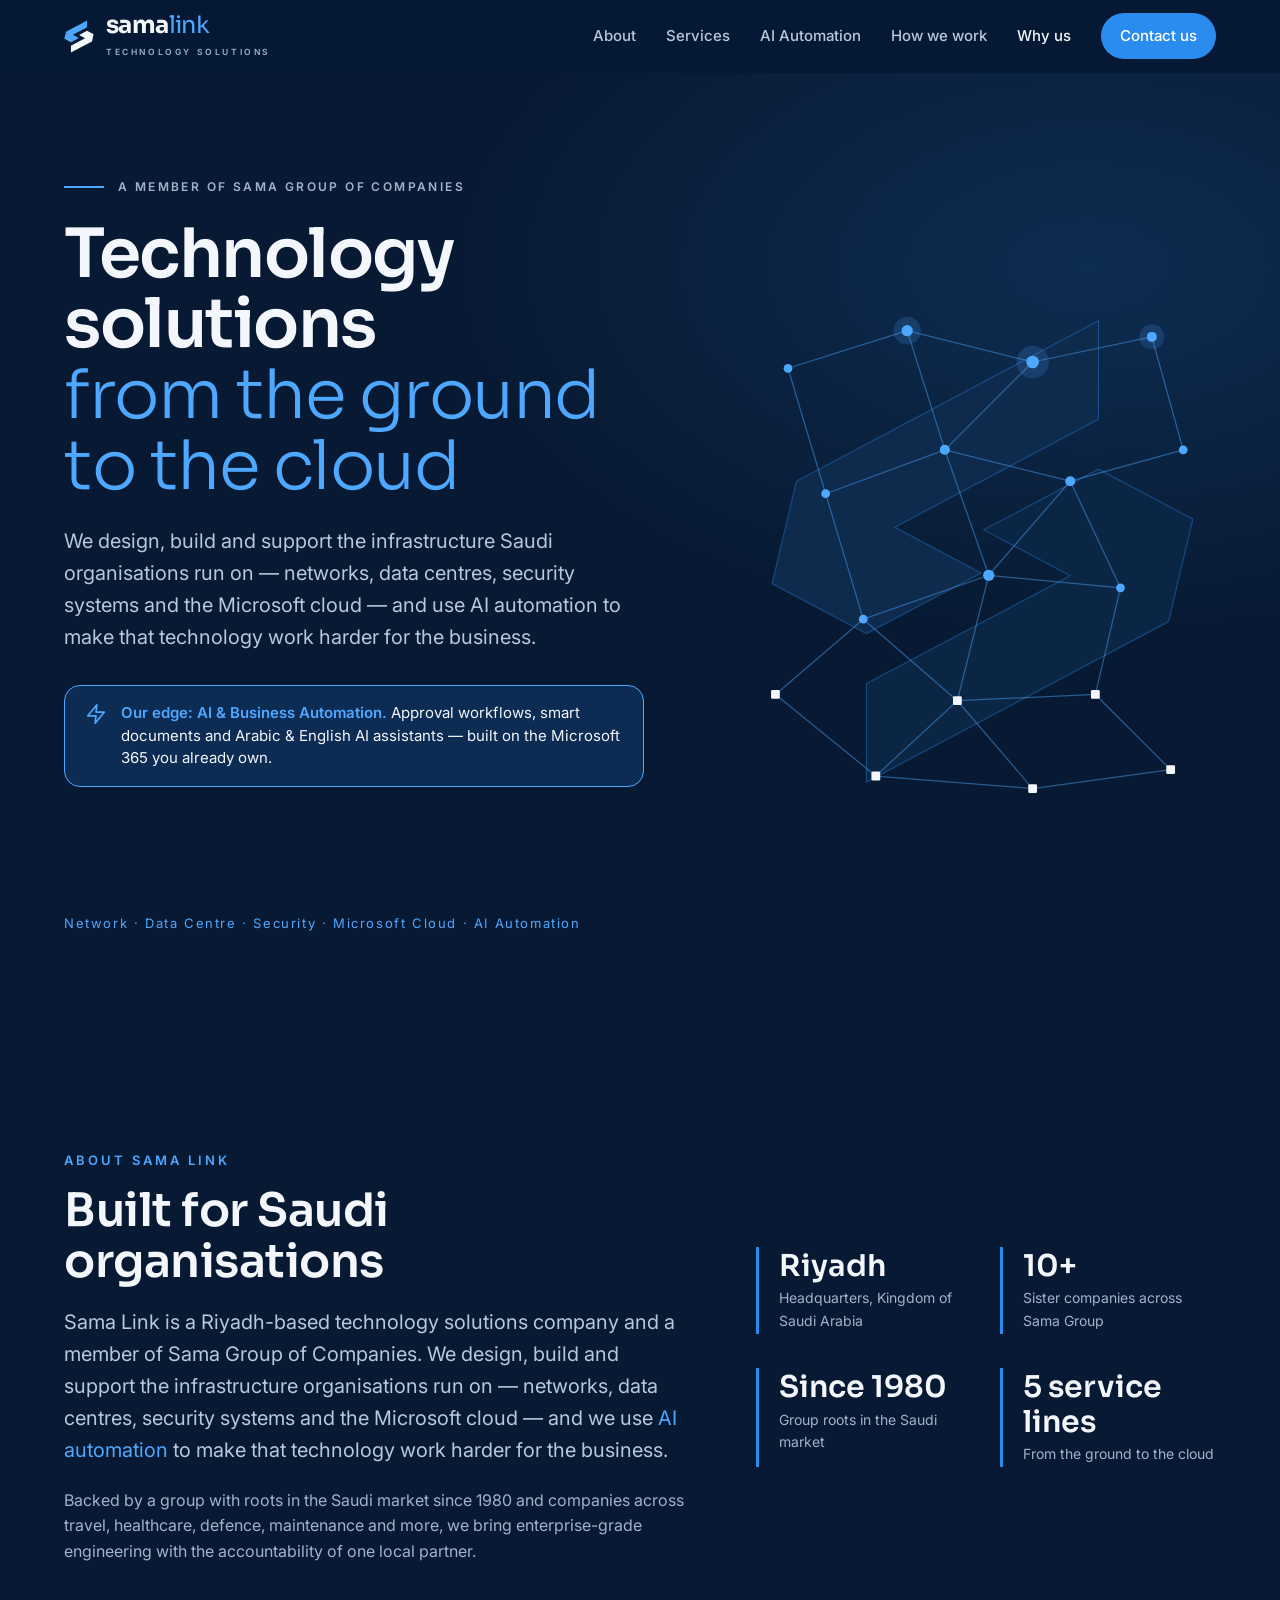
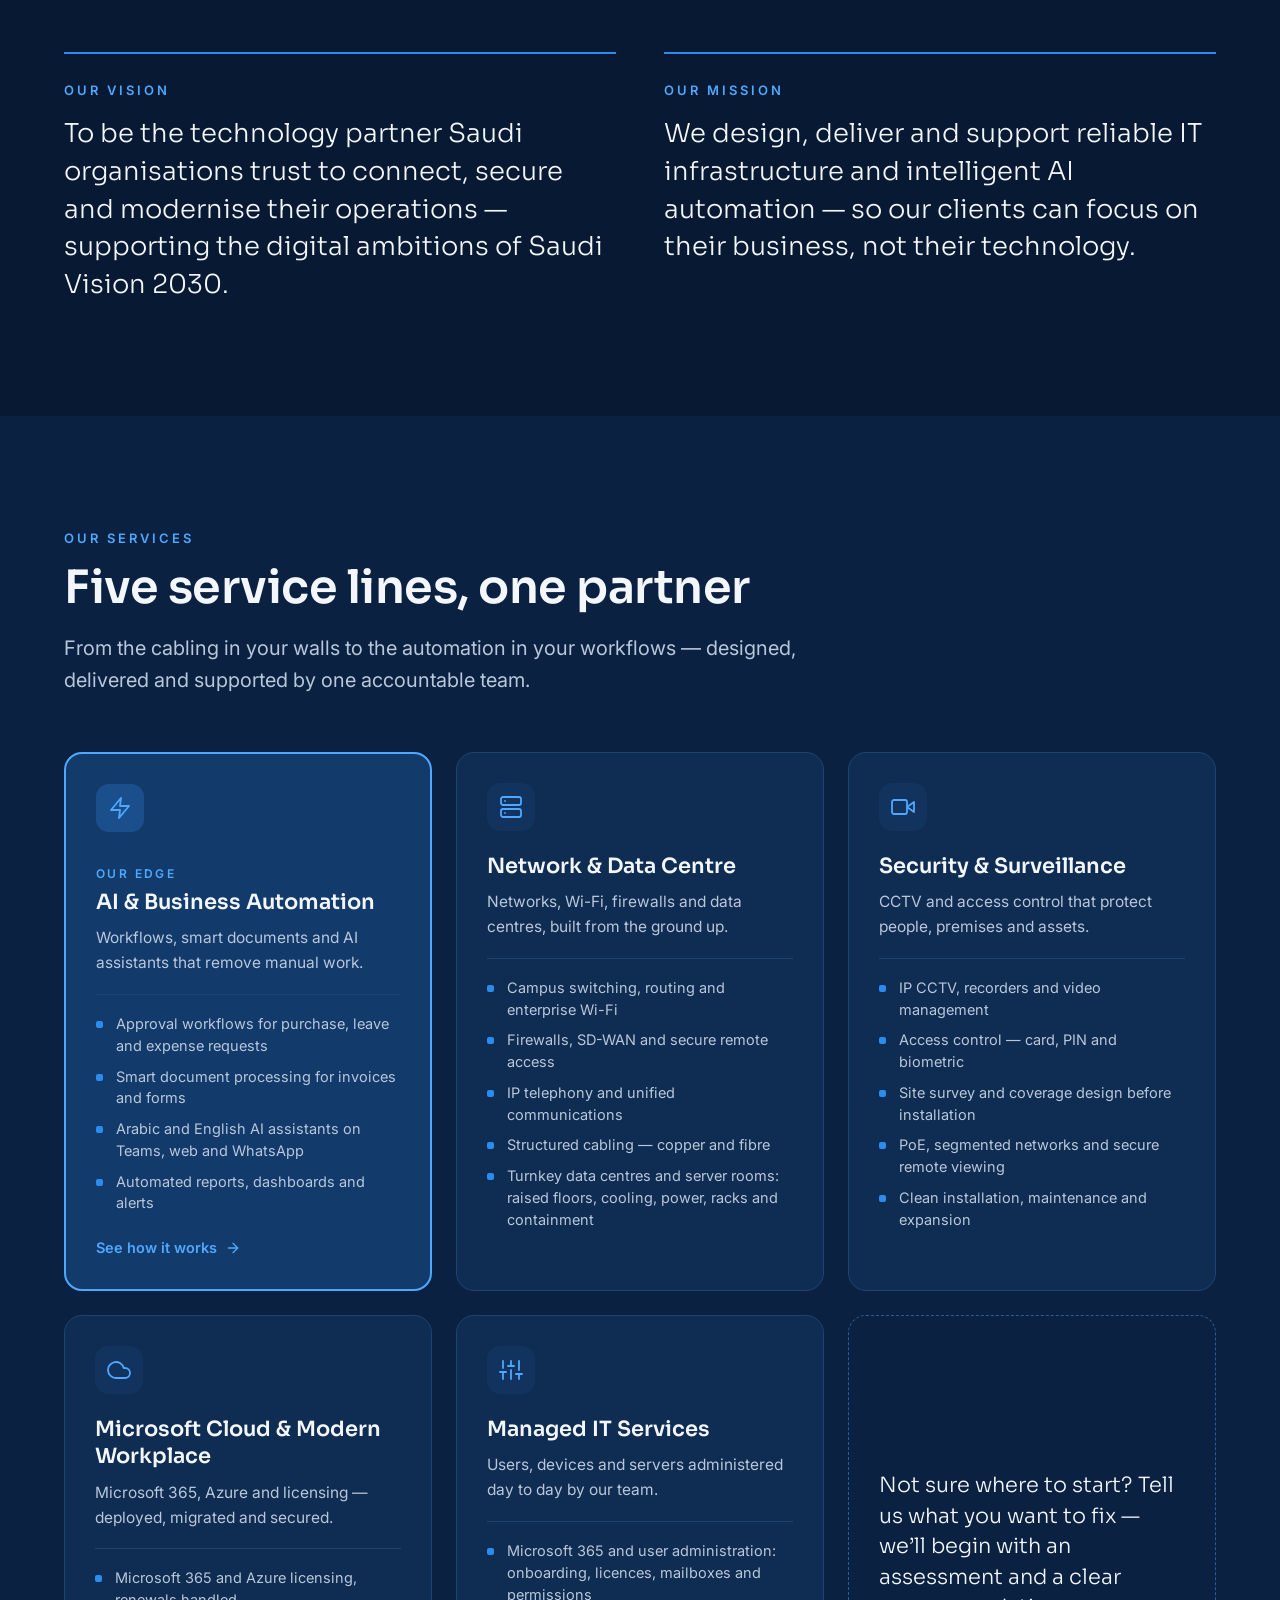
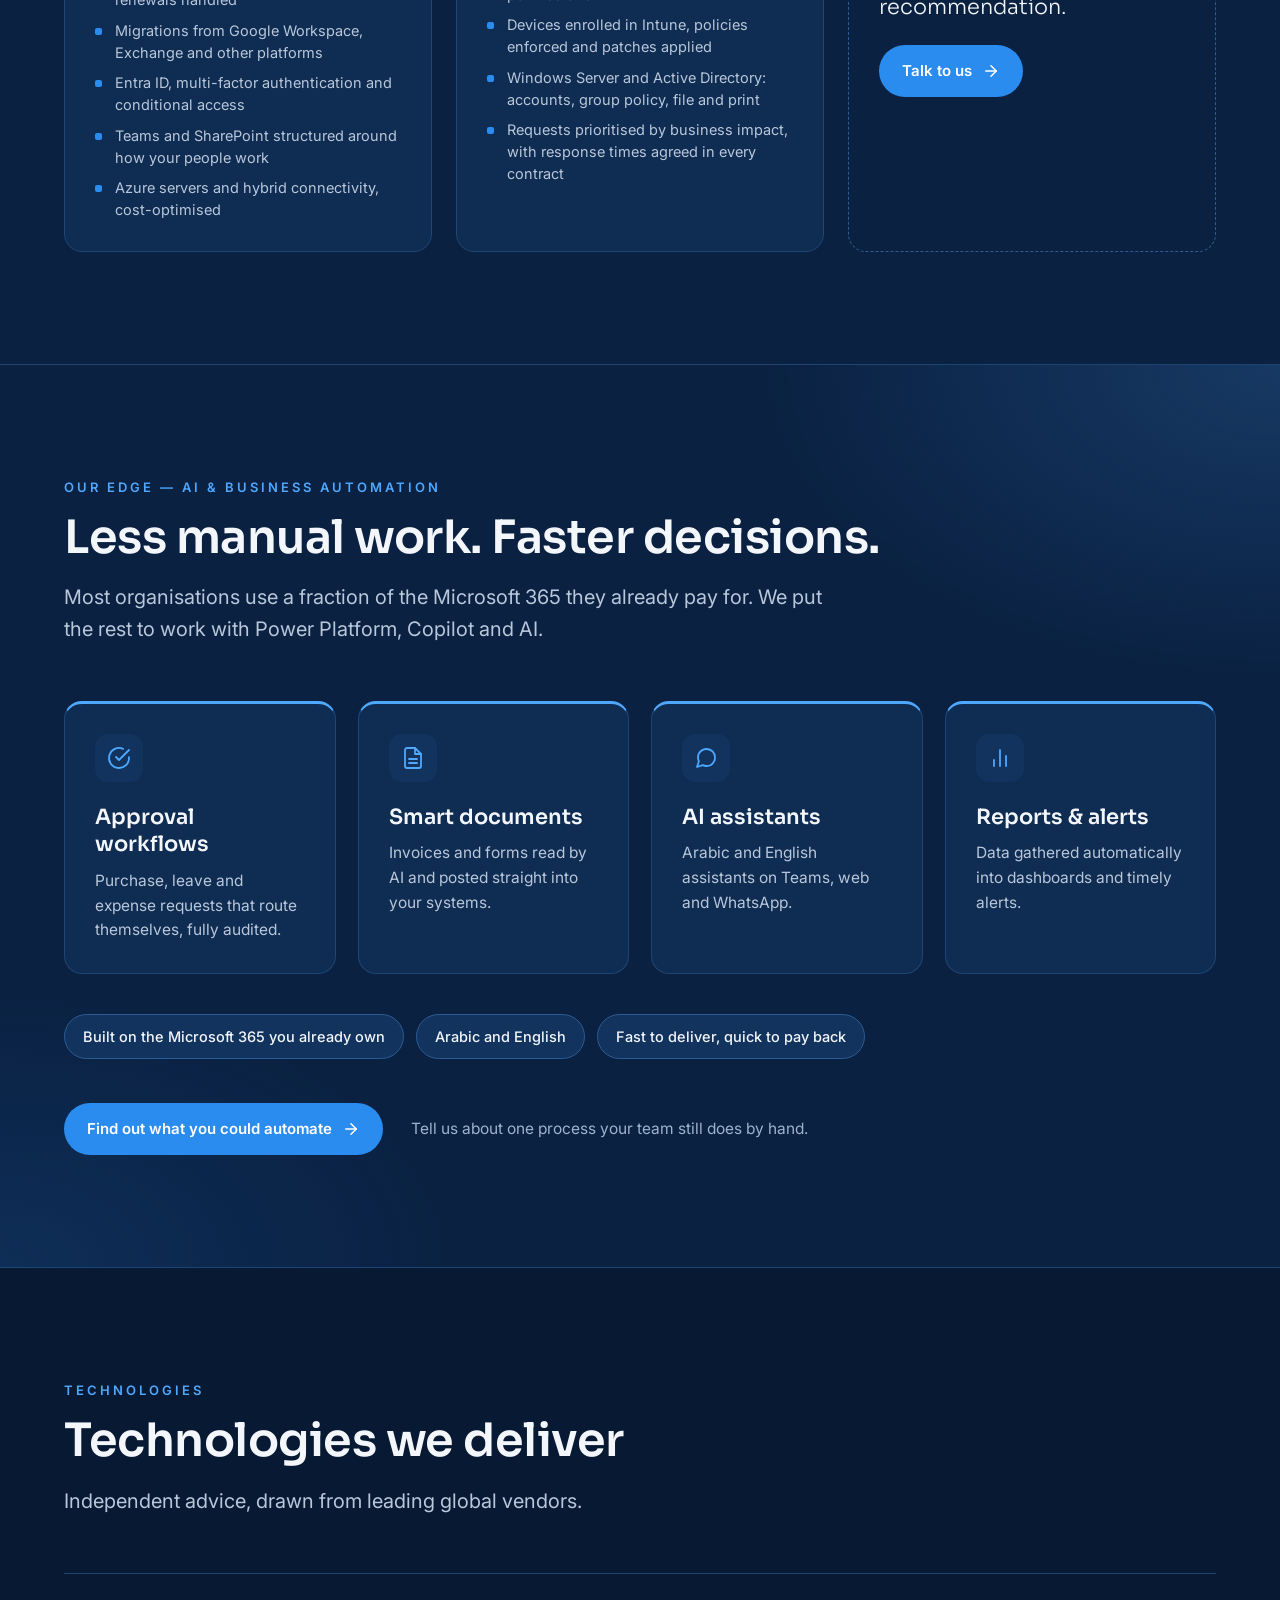
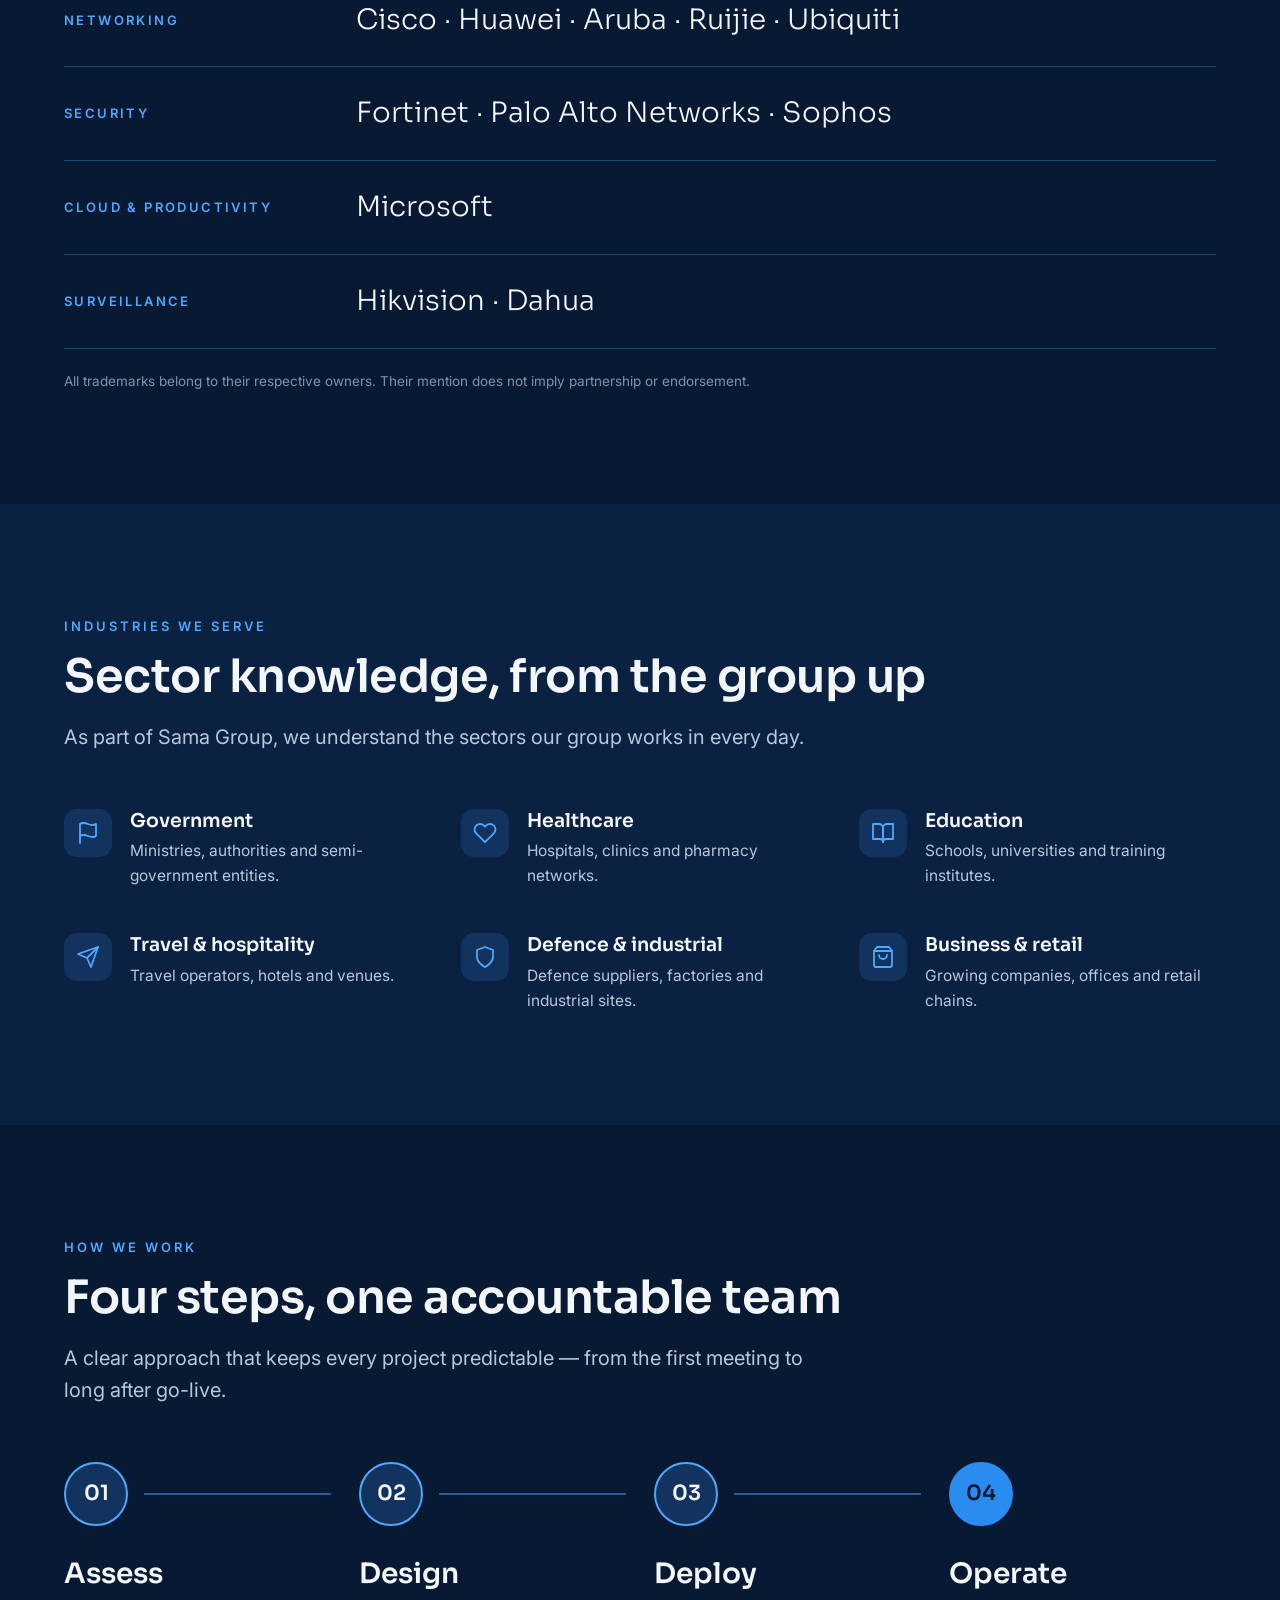
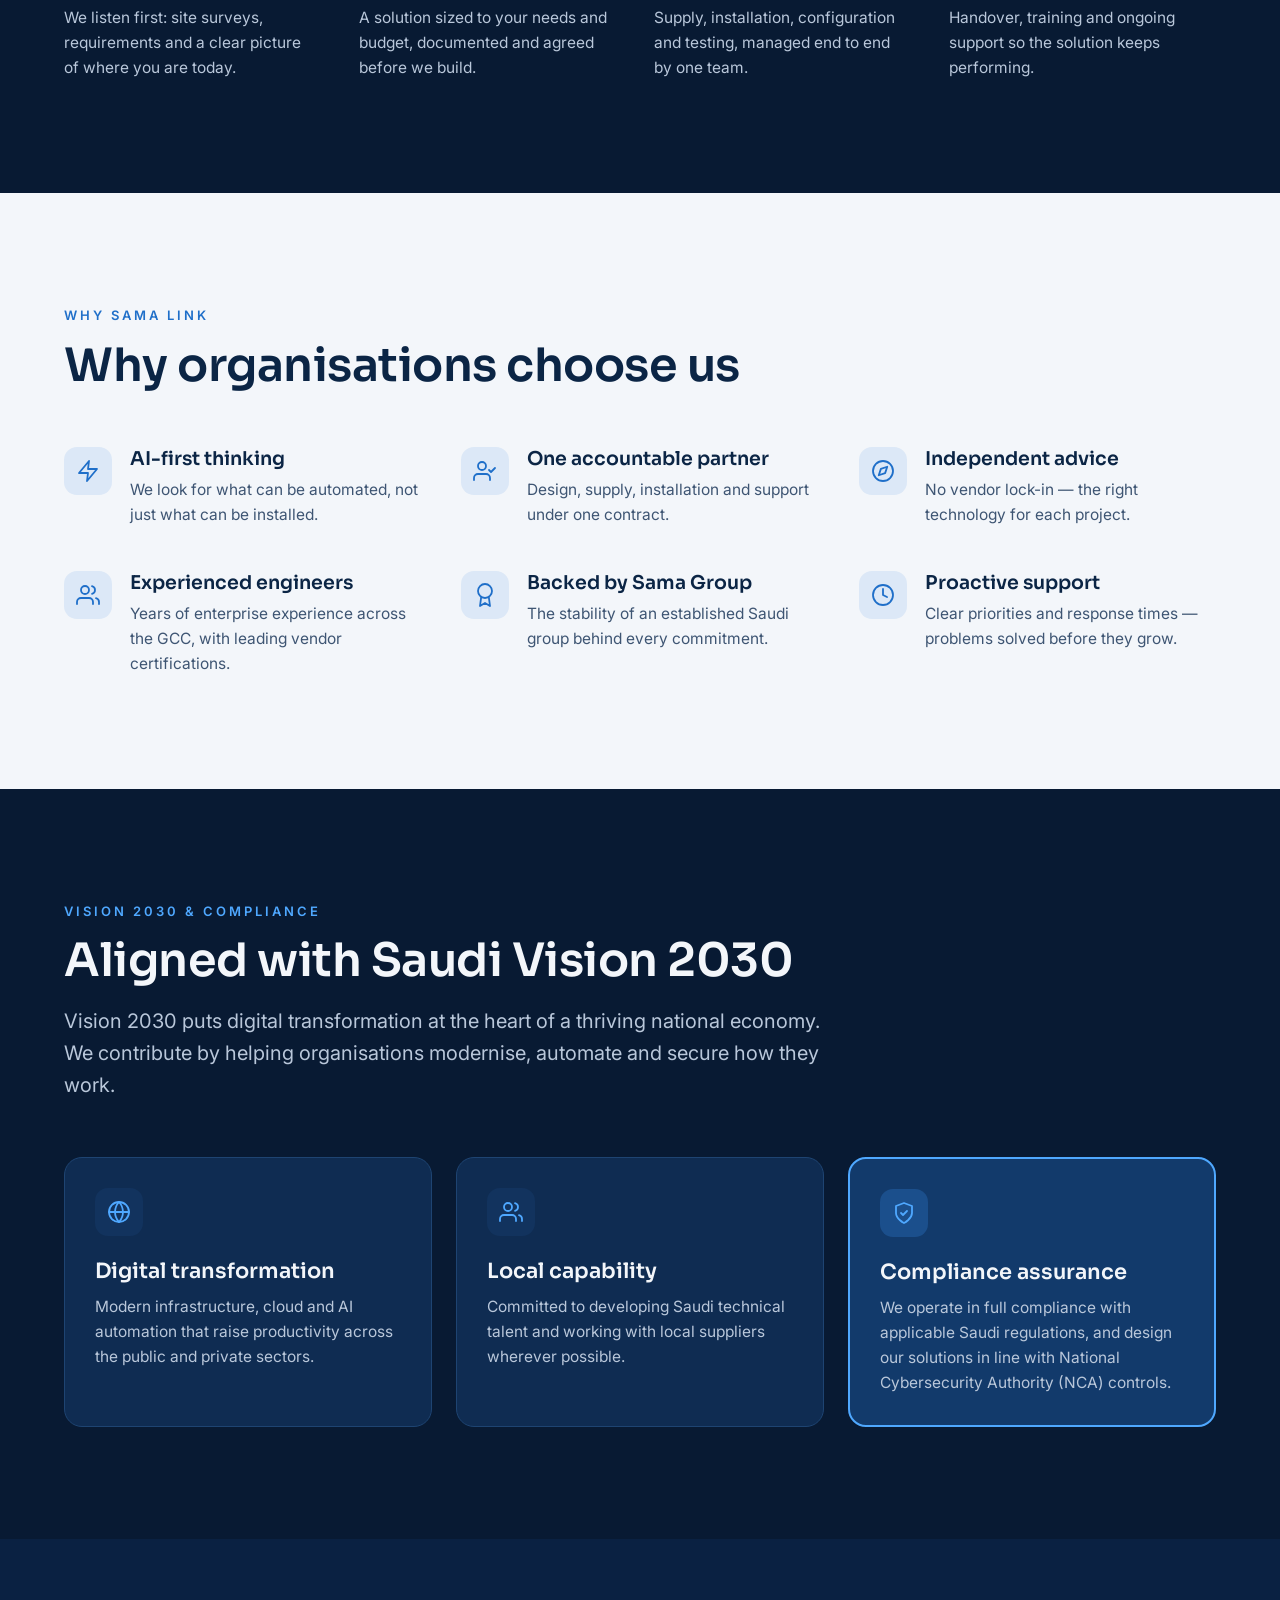
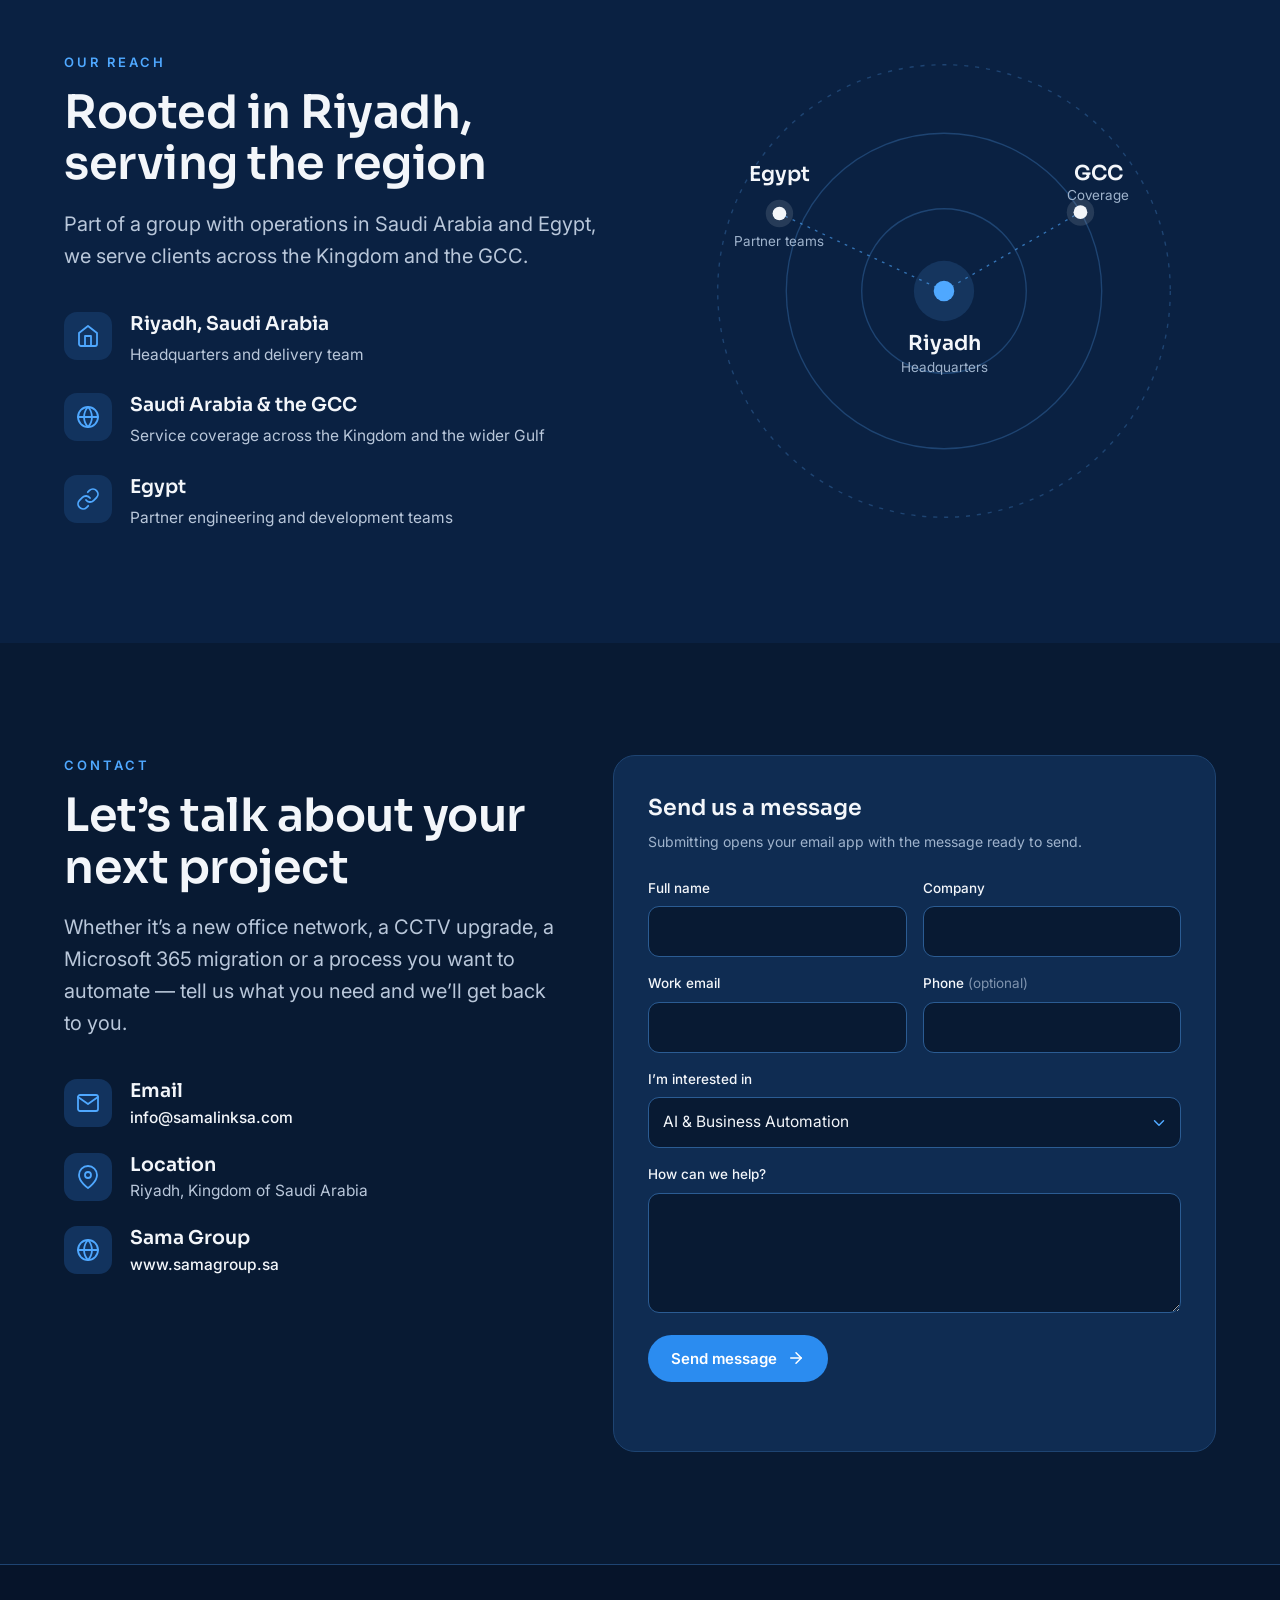
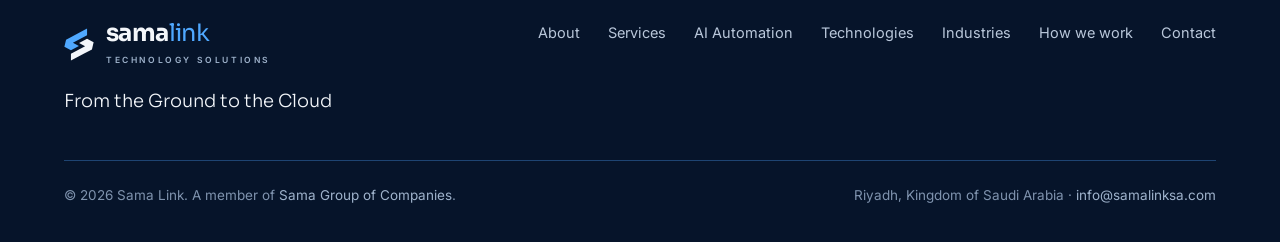
==== index.html @ 9dab36d6 "Add files via upload Website v2 – initial" ====
<!DOCTYPE html>
<html lang="en" dir="ltr">
<head>
<meta charset="utf-8">
<meta name="viewport" content="width=device-width, initial-scale=1">
<title>Sama Link | Technology Solutions — From the Ground to the Cloud</title>
<meta name="description" content="Sama Link is a Riyadh-based technology solutions company and a member of Sama Group of Companies. AI & business automation, networks and data centres, security and surveillance, Microsoft cloud and managed IT services across Saudi Arabia and the GCC.">
<link rel="canonical" href="https://samalinksa.com/">
<meta name="theme-color" content="#081A33">
<link rel="icon" href="assets/favicon.svg" type="image/svg+xml">

<meta property="og:type" content="website">
<meta property="og:site_name" content="Sama Link">
<meta property="og:title" content="Sama Link | Technology Solutions">
<meta property="og:description" content="From the Ground to the Cloud — AI automation, networks, data centres, security and the Microsoft cloud for Saudi organisations.">
<meta property="og:url" content="https://samalinksa.com/">
<meta name="twitter:card" content="summary">

<link rel="preconnect" href="https://fonts.googleapis.com">
<link rel="preconnect" href="https://fonts.gstatic.com" crossorigin>
<link rel="stylesheet" href="https://fonts.googleapis.com/css2?family=Inter:wght@400;500;600&family=Sora:wght@300;400;600;700&display=swap">
<link rel="stylesheet" href="assets/style.css">

<script type="application/ld+json">
{
  "@context": "https://schema.org",
  "@type": "Organization",
  "name": "Sama Link",
  "alternateName": "Sama Link | Technology Solutions",
  "url": "https://samalinksa.com/",
  "email": "info@samalinksa.com",
  "slogan": "From the Ground to the Cloud",
  "address": { "@type": "PostalAddress", "addressLocality": "Riyadh", "addressCountry": "SA" },
  "areaServed": ["SA", "AE", "KW", "QA", "BH", "OM"],
  "parentOrganization": { "@type": "Organization", "name": "Sama Group of Companies", "url": "https://www.samagroup.sa" }
}
</script>
<script>document.documentElement.classList.add('js');</script>
</head>
<body>

<!-- Icon set (stroke icons, inherit currentColor) -->
<svg width="0" height="0" style="position:absolute" aria-hidden="true">
  <defs>
    <symbol id="mark" viewBox="-160 -175 320 350"><polygon points="86,-171 86,-98 -65,-18 -1,16 -86,61 -156,24 -138,-52" fill="#4FA8FF"/><polygon points="86,-171 86,-98 -65,-18 -1,16 -86,61 -156,24 -138,-52" fill="#F3F6FA" transform="rotate(180)"/></symbol>
    <symbol id="i-zap" viewBox="0 0 24 24"><g fill="none" stroke="currentColor" stroke-width="1.8" stroke-linecap="round" stroke-linejoin="round"><polygon points="13 2 3 14 12 14 11 22 21 10 12 10 13 2"/></g></symbol>
    <symbol id="i-server" viewBox="0 0 24 24"><g fill="none" stroke="currentColor" stroke-width="1.8" stroke-linecap="round" stroke-linejoin="round"><rect x="2" y="2" width="20" height="8" rx="2"/><rect x="2" y="14" width="20" height="8" rx="2"/><line x1="6" y1="6" x2="6.01" y2="6"/><line x1="6" y1="18" x2="6.01" y2="18"/></g></symbol>
    <symbol id="i-video" viewBox="0 0 24 24"><g fill="none" stroke="currentColor" stroke-width="1.8" stroke-linecap="round" stroke-linejoin="round"><polygon points="23 7 16 12 23 17 23 7"/><rect x="1" y="5" width="15" height="14" rx="2"/></g></symbol>
    <symbol id="i-cloud" viewBox="0 0 24 24"><g fill="none" stroke="currentColor" stroke-width="1.8" stroke-linecap="round" stroke-linejoin="round"><path d="M18 10h-1.26A8 8 0 1 0 9 20h9a5 5 0 0 0 0-10z"/></g></symbol>
    <symbol id="i-sliders" viewBox="0 0 24 24"><g fill="none" stroke="currentColor" stroke-width="1.8" stroke-linecap="round" stroke-linejoin="round"><line x1="4" y1="21" x2="4" y2="14"/><line x1="4" y1="10" x2="4" y2="3"/><line x1="12" y1="21" x2="12" y2="12"/><line x1="12" y1="8" x2="12" y2="3"/><line x1="20" y1="21" x2="20" y2="16"/><line x1="20" y1="12" x2="20" y2="3"/><line x1="1" y1="14" x2="7" y2="14"/><line x1="9" y1="8" x2="15" y2="8"/><line x1="17" y1="16" x2="23" y2="16"/></g></symbol>
    <symbol id="i-check" viewBox="0 0 24 24"><g fill="none" stroke="currentColor" stroke-width="1.8" stroke-linecap="round" stroke-linejoin="round"><path d="M22 11.08V12a10 10 0 1 1-5.93-9.14"/><polyline points="22 4 12 14.01 9 11.01"/></g></symbol>
    <symbol id="i-doc" viewBox="0 0 24 24"><g fill="none" stroke="currentColor" stroke-width="1.8" stroke-linecap="round" stroke-linejoin="round"><path d="M14 2H6a2 2 0 0 0-2 2v16a2 2 0 0 0 2 2h12a2 2 0 0 0 2-2V8z"/><polyline points="14 2 14 8 20 8"/><line x1="16" y1="13" x2="8" y2="13"/><line x1="16" y1="17" x2="8" y2="17"/></g></symbol>
    <symbol id="i-chat" viewBox="0 0 24 24"><g fill="none" stroke="currentColor" stroke-width="1.8" stroke-linecap="round" stroke-linejoin="round"><path d="M21 11.5a8.38 8.38 0 0 1-.9 3.8 8.5 8.5 0 0 1-7.6 4.7 8.38 8.38 0 0 1-3.8-.9L3 21l1.9-5.7a8.38 8.38 0 0 1-.9-3.8 8.5 8.5 0 0 1 4.7-7.6 8.38 8.38 0 0 1 3.8-.9h.5a8.48 8.48 0 0 1 8 8v.5z"/></g></symbol>
    <symbol id="i-chart" viewBox="0 0 24 24"><g fill="none" stroke="currentColor" stroke-width="1.8" stroke-linecap="round" stroke-linejoin="round"><line x1="18" y1="20" x2="18" y2="10"/><line x1="12" y1="20" x2="12" y2="4"/><line x1="6" y1="20" x2="6" y2="14"/></g></symbol>
    <symbol id="i-flag" viewBox="0 0 24 24"><g fill="none" stroke="currentColor" stroke-width="1.8" stroke-linecap="round" stroke-linejoin="round"><path d="M4 15s1-1 4-1 5 2 8 2 4-1 4-1V3s-1 1-4 1-5-2-8-2-4 1-4 1z"/><line x1="4" y1="22" x2="4" y2="15"/></g></symbol>
    <symbol id="i-heart" viewBox="0 0 24 24"><g fill="none" stroke="currentColor" stroke-width="1.8" stroke-linecap="round" stroke-linejoin="round"><path d="M20.84 4.61a5.5 5.5 0 0 0-7.78 0L12 5.67l-1.06-1.06a5.5 5.5 0 0 0-7.78 7.78l1.06 1.06L12 21.23l7.78-7.78 1.06-1.06a5.5 5.5 0 0 0 0-7.78z"/></g></symbol>
    <symbol id="i-book" viewBox="0 0 24 24"><g fill="none" stroke="currentColor" stroke-width="1.8" stroke-linecap="round" stroke-linejoin="round"><path d="M2 3h6a4 4 0 0 1 4 4v14a3 3 0 0 0-3-3H2z"/><path d="M22 3h-6a4 4 0 0 0-4 4v14a3 3 0 0 1 3-3h7z"/></g></symbol>
    <symbol id="i-send" viewBox="0 0 24 24"><g fill="none" stroke="currentColor" stroke-width="1.8" stroke-linecap="round" stroke-linejoin="round"><line x1="22" y1="2" x2="11" y2="13"/><polygon points="22 2 15 22 11 13 2 9 22 2"/></g></symbol>
    <symbol id="i-shield" viewBox="0 0 24 24"><g fill="none" stroke="currentColor" stroke-width="1.8" stroke-linecap="round" stroke-linejoin="round"><path d="M12 22s8-4 8-10V5l-8-3-8 3v7c0 6 8 10 8 10z"/></g></symbol>
    <symbol id="i-shield-check" viewBox="0 0 24 24"><g fill="none" stroke="currentColor" stroke-width="1.8" stroke-linecap="round" stroke-linejoin="round"><path d="M12 22s8-4 8-10V5l-8-3-8 3v7c0 6 8 10 8 10z"/><polyline points="9 12 11 14 15 10"/></g></symbol>
    <symbol id="i-bag" viewBox="0 0 24 24"><g fill="none" stroke="currentColor" stroke-width="1.8" stroke-linecap="round" stroke-linejoin="round"><path d="M6 2L3 6v14a2 2 0 0 0 2 2h14a2 2 0 0 0 2-2V6l-3-4z"/><line x1="3" y1="6" x2="21" y2="6"/><path d="M16 10a4 4 0 0 1-8 0"/></g></symbol>
    <symbol id="i-handshake" viewBox="0 0 24 24"><g fill="none" stroke="currentColor" stroke-width="1.8" stroke-linecap="round" stroke-linejoin="round"><path d="M17 21v-2a4 4 0 0 0-4-4H5a4 4 0 0 0-4 4v2"/><circle cx="9" cy="7" r="4"/><polyline points="16 11 18 13 22 9"/></g></symbol>
    <symbol id="i-compass" viewBox="0 0 24 24"><g fill="none" stroke="currentColor" stroke-width="1.8" stroke-linecap="round" stroke-linejoin="round"><circle cx="12" cy="12" r="10"/><polygon points="16.24 7.76 14.12 14.12 7.76 16.24 9.88 9.88 16.24 7.76"/></g></symbol>
    <symbol id="i-users" viewBox="0 0 24 24"><g fill="none" stroke="currentColor" stroke-width="1.8" stroke-linecap="round" stroke-linejoin="round"><path d="M17 21v-2a4 4 0 0 0-4-4H5a4 4 0 0 0-4 4v2"/><circle cx="9" cy="7" r="4"/><path d="M23 21v-2a4 4 0 0 0-3-3.87"/><path d="M16 3.13a4 4 0 0 1 0 7.75"/></g></symbol>
    <symbol id="i-award" viewBox="0 0 24 24"><g fill="none" stroke="currentColor" stroke-width="1.8" stroke-linecap="round" stroke-linejoin="round"><circle cx="12" cy="8" r="7"/><polyline points="8.21 13.89 7 23 12 20 17 23 15.79 13.88"/></g></symbol>
    <symbol id="i-clock" viewBox="0 0 24 24"><g fill="none" stroke="currentColor" stroke-width="1.8" stroke-linecap="round" stroke-linejoin="round"><circle cx="12" cy="12" r="10"/><polyline points="12 6 12 12 16 14"/></g></symbol>
    <symbol id="i-globe" viewBox="0 0 24 24"><g fill="none" stroke="currentColor" stroke-width="1.8" stroke-linecap="round" stroke-linejoin="round"><circle cx="12" cy="12" r="10"/><line x1="2" y1="12" x2="22" y2="12"/><path d="M12 2a15.3 15.3 0 0 1 4 10 15.3 15.3 0 0 1-4 10 15.3 15.3 0 0 1-4-10 15.3 15.3 0 0 1 4-10z"/></g></symbol>
    <symbol id="i-home" viewBox="0 0 24 24"><g fill="none" stroke="currentColor" stroke-width="1.8" stroke-linecap="round" stroke-linejoin="round"><path d="M3 9l9-7 9 7v11a2 2 0 0 1-2 2H5a2 2 0 0 1-2-2z"/><polyline points="9 22 9 12 15 12 15 22"/></g></symbol>
    <symbol id="i-link" viewBox="0 0 24 24"><g fill="none" stroke="currentColor" stroke-width="1.8" stroke-linecap="round" stroke-linejoin="round"><path d="M10 13a5 5 0 0 0 7.54.54l3-3a5 5 0 0 0-7.07-7.07l-1.72 1.71"/><path d="M14 11a5 5 0 0 0-7.54-.54l-3 3a5 5 0 0 0 7.07 7.07l1.71-1.71"/></g></symbol>
    <symbol id="i-mail" viewBox="0 0 24 24"><g fill="none" stroke="currentColor" stroke-width="1.8" stroke-linecap="round" stroke-linejoin="round"><path d="M4 4h16c1.1 0 2 .9 2 2v12c0 1.1-.9 2-2 2H4c-1.1 0-2-.9-2-2V6c0-1.1.9-2 2-2z"/><polyline points="22,6 12,13 2,6"/></g></symbol>
    <symbol id="i-pin" viewBox="0 0 24 24"><g fill="none" stroke="currentColor" stroke-width="1.8" stroke-linecap="round" stroke-linejoin="round"><path d="M21 10c0 7-9 13-9 13s-9-6-9-13a9 9 0 0 1 18 0z"/><circle cx="12" cy="10" r="3"/></g></symbol>
    <symbol id="i-arrow" viewBox="0 0 24 24"><g fill="none" stroke="currentColor" stroke-width="2" stroke-linecap="round" stroke-linejoin="round"><line x1="5" y1="12" x2="19" y2="12"/><polyline points="12 5 19 12 12 19"/></g></symbol>
    <symbol id="i-menu" viewBox="0 0 24 24"><g fill="none" stroke="currentColor" stroke-width="2" stroke-linecap="round"><line x1="3" y1="7" x2="21" y2="7"/><line x1="3" y1="12" x2="21" y2="12"/><line x1="3" y1="17" x2="21" y2="17"/></g></symbol>
    <symbol id="i-x" viewBox="0 0 24 24"><g fill="none" stroke="currentColor" stroke-width="2" stroke-linecap="round"><line x1="6" y1="6" x2="18" y2="18"/><line x1="18" y1="6" x2="6" y2="18"/></g></symbol>
  </defs>
</svg>

<a class="skip" href="#main">Skip to content</a>

<header class="header" id="top">
  <div class="wrap">
    <a class="brand" href="#top" aria-label="Sama Link — back to top">
      <svg viewBox="0 0 320 350" aria-hidden="true"><use href="#mark"/></svg>
      <span><span class="word"><b>sama</b><span>link</span></span><span class="desc">TECHNOLOGY SOLUTIONS</span></span>
    </a>
    <button class="menu-btn" type="button" aria-label="Open menu" aria-expanded="false" aria-controls="nav">
      <svg aria-hidden="true"><use href="#i-menu"/></svg>
    </button>
    <nav class="nav" id="nav" aria-label="Main">
      <a href="#about">About</a>
      <a href="#services">Services</a>
      <a href="#ai">AI Automation</a>
      <a href="#how">How we work</a>
      <a href="#why">Why us</a>
      <a class="btn btn-primary" href="#contact">Contact us</a>
    </nav>
  </div>
</header>

<main id="main">

<!-- ================= HERO ================= -->
<section class="hero" aria-labelledby="hero-title">
  <div class="wrap">
    <div>
      <p class="cobrand rv">A member of Sama Group of Companies</p>
      <!-- Sama Group logo: once the official vector file arrives, save it as assets/sama-group-logo.svg and add
           <img src="assets/sama-group-logo.svg" alt="Sama Group of Companies" height="40"> here. -->
      <h1 id="hero-title" class="rv" style="--i:1">Technology solutions <span class="hl">from the ground to the cloud</span></h1>
      <p class="lead rv" style="--i:2">We design, build and support the infrastructure Saudi organisations run on — networks, data centres, security systems and the Microsoft cloud — and use AI automation to make that technology work harder for the business.</p>
      <div class="chip rv" style="--i:3">
        <svg aria-hidden="true"><use href="#i-zap"/></svg>
        <p><strong>Our edge: AI &amp; Business Automation.</strong> Approval workflows, smart documents and Arabic &amp; English AI assistants — built on the Microsoft 365 you already own.</p>
      </div>
      <div class="actions rv" style="--i:4">
        <a class="btn btn-primary" href="#contact">Talk to us <svg aria-hidden="true"><use href="#i-arrow"/></svg></a>
        <a class="btn btn-ghost" href="#ai">Explore AI automation</a>
      </div>
      <p class="lines rv" style="--i:5">Network · Data Centre · Security · Microsoft Cloud · AI Automation</p>
    </div>

    <svg class="hero-art rv" style="--i:2" viewBox="0 0 792 824" role="img" aria-label="Abstract network of connected points rising from the ground to the cloud, over a large outline of the Sama Link mark">
      <g transform="translate(420,412) scale(2.15)">
        <polygon points="86,-171 86,-98 -65,-18 -1,16 -86,61 -156,24 -138,-52" fill="#0E2A4D" stroke="#2B8CF0" stroke-opacity="0.4" stroke-width="0.8"/>
        <polygon points="86,-171 86,-98 -65,-18 -1,16 -86,61 -156,24 -138,-52" fill="#0B2545" stroke="#2B8CF0" stroke-opacity="0.4" stroke-width="0.8" transform="rotate(180)"/>
      </g>
      <g stroke="#4FA8FF" stroke-opacity="0.45" stroke-width="2" fill="none">
        <line x1="110" y1="120" x2="300" y2="60"/><line x1="300" y1="60" x2="500" y2="110"/><line x1="500" y1="110" x2="690" y2="70"/>
        <line x1="690" y1="70" x2="740" y2="250"/><line x1="500" y1="110" x2="360" y2="250"/><line x1="300" y1="60" x2="360" y2="250"/>
        <line x1="110" y1="120" x2="170" y2="320"/><line x1="360" y1="250" x2="170" y2="320"/><line x1="360" y1="250" x2="560" y2="300"/>
        <line x1="560" y1="300" x2="740" y2="250"/><line x1="560" y1="300" x2="640" y2="470"/><line x1="560" y1="300" x2="430" y2="450"/>
        <line x1="360" y1="250" x2="430" y2="450"/><line x1="170" y1="320" x2="230" y2="520"/><line x1="430" y1="450" x2="230" y2="520"/>
        <line x1="430" y1="450" x2="640" y2="470"/><line x1="640" y1="470" x2="600" y2="640"/><line x1="430" y1="450" x2="380" y2="650"/>
        <line x1="230" y1="520" x2="90" y2="640"/><line x1="230" y1="520" x2="380" y2="650"/><line x1="380" y1="650" x2="600" y2="640"/>
        <line x1="600" y1="640" x2="720" y2="760"/><line x1="380" y1="650" x2="500" y2="790"/><line x1="90" y1="640" x2="250" y2="770"/>
        <line x1="250" y1="770" x2="500" y2="790"/><line x1="500" y1="790" x2="720" y2="760"/><line x1="380" y1="650" x2="250" y2="770"/>
      </g>
      <g fill="#4FA8FF">
        <circle cx="300" cy="60" r="22" fill-opacity="0.18"/><circle cx="500" cy="110" r="26" fill-opacity="0.18"/><circle cx="690" cy="70" r="20" fill-opacity="0.18"/>
        <circle cx="110" cy="120" r="7"/><circle cx="300" cy="60" r="9"/><circle cx="500" cy="110" r="10"/><circle cx="690" cy="70" r="8"/>
        <circle cx="740" cy="250" r="7"/><circle cx="560" cy="300" r="8"/><circle cx="360" cy="250" r="8"/><circle cx="170" cy="320" r="7"/>
        <circle cx="640" cy="470" r="7"/><circle cx="430" cy="450" r="9"/><circle cx="230" cy="520" r="7"/>
      </g>
      <g fill="#F3F6FA">
        <rect x="83" y="633" width="14" height="14" rx="2"/><rect x="373" y="643" width="14" height="14" rx="2"/><rect x="593" y="633" width="14" height="14" rx="2"/>
        <rect x="713" y="753" width="14" height="14" rx="2"/><rect x="243" y="763" width="14" height="14" rx="2"/><rect x="493" y="783" width="14" height="14" rx="2"/>
      </g>
    </svg>
  </div>
</section>

<!-- ================= ABOUT ================= -->
<section class="sec" id="about" aria-labelledby="about-title">
  <div class="wrap">
    <div class="about-grid">
      <div class="rv">
        <p class="eyebrow">About Sama Link</p>
        <h2 class="h2" id="about-title">Built for Saudi organisations</h2>
        <p class="lead">Sama Link is a Riyadh-based technology solutions company and a member of Sama Group of Companies. We design, build and support the infrastructure organisations run on — networks, data centres, security systems and the Microsoft cloud — and we use <span class="hl">AI automation</span> to make that technology work harder for the business.</p>
        <p class="sub">Backed by a group with roots in the Saudi market since 1980 and companies across travel, healthcare, defence, maintenance and more, we bring enterprise-grade engineering with the accountability of one local partner.</p>
      </div>
      <div class="facts">
        <div class="fact rv" style="--i:1"><p class="big">Riyadh</p><p class="small">Headquarters, Kingdom of Saudi Arabia</p></div>
        <div class="fact rv" style="--i:2"><p class="big">10+</p><p class="small">Sister companies across Sama Group</p></div>
        <div class="fact rv" style="--i:3"><p class="big">Since 1980</p><p class="small">Group roots in the Saudi market</p></div>
        <div class="fact rv" style="--i:4"><p class="big">5 service lines</p><p class="small">From the ground to the cloud</p></div>
      </div>
    </div>

    <div class="vm">
      <div class="rv">
        <p class="eyebrow">Our vision</p>
        <p class="stmt">To be the technology partner Saudi organisations trust to connect, secure and modernise their operations — supporting the digital ambitions of Saudi Vision 2030.</p>
      </div>
      <div class="rv" style="--i:1">
        <p class="eyebrow">Our mission</p>
        <p class="stmt">We design, deliver and support reliable IT infrastructure and intelligent AI automation — so our clients can focus on their business, not their technology.</p>
      </div>
    </div>
  </div>
</section>

<!-- ================= SERVICES ================= -->
<section class="sec alt" id="services" aria-labelledby="services-title">
  <div class="wrap">
    <div class="sec-head rv">
      <p class="eyebrow">Our services</p>
      <h2 class="h2" id="services-title">Five service lines, one partner</h2>
      <p class="lead">From the cabling in your walls to the automation in your workflows — designed, delivered and supported by one accountable team.</p>
    </div>

    <div class="services">
      <article class="card svc edge rv">
        <div class="ico"><svg aria-hidden="true"><use href="#i-zap"/></svg></div>
        <p class="tag">OUR EDGE</p>
        <h3>AI &amp; Business Automation</h3>
        <p>Workflows, smart documents and AI assistants that remove manual work.</p>
        <ul>
          <li>Approval workflows for purchase, leave and expense requests</li>
          <li>Smart document processing for invoices and forms</li>
          <li>Arabic and English AI assistants on Teams, web and WhatsApp</li>
          <li>Automated reports, dashboards and alerts</li>
        </ul>
        <a class="more" href="#ai">See how it works <svg aria-hidden="true"><use href="#i-arrow"/></svg></a>
      </article>

      <article class="card svc rv" style="--i:1">
        <div class="ico"><svg aria-hidden="true"><use href="#i-server"/></svg></div>
        <h3>Network &amp; Data Centre</h3>
        <p>Networks, Wi-Fi, firewalls and data centres, built from the ground up.</p>
        <ul>
          <li>Campus switching, routing and enterprise Wi-Fi</li>
          <li>Firewalls, SD-WAN and secure remote access</li>
          <li>IP telephony and unified communications</li>
          <li>Structured cabling — copper and fibre</li>
          <li>Turnkey data centres and server rooms: raised floors, cooling, power, racks and containment</li>
        </ul>
      </article>

      <article class="card svc rv" style="--i:2">
        <div class="ico"><svg aria-hidden="true"><use href="#i-video"/></svg></div>
        <h3>Security &amp; Surveillance</h3>
        <p>CCTV and access control that protect people, premises and assets.</p>
        <ul>
          <li>IP CCTV, recorders and video management</li>
          <li>Access control — card, PIN and biometric</li>
          <li>Site survey and coverage design before installation</li>
          <li>PoE, segmented networks and secure remote viewing</li>
          <li>Clean installation, maintenance and expansion</li>
        </ul>
      </article>

      <article class="card svc rv" style="--i:1">
        <div class="ico"><svg aria-hidden="true"><use href="#i-cloud"/></svg></div>
        <h3>Microsoft Cloud &amp; Modern Workplace</h3>
        <p>Microsoft 365, Azure and licensing — deployed, migrated and secured.</p>
        <ul>
          <li>Microsoft 365 and Azure licensing, renewals handled</li>
          <li>Migrations from Google Workspace, Exchange and other platforms</li>
          <li>Entra ID, multi-factor authentication and conditional access</li>
          <li>Teams and SharePoint structured around how your people work</li>
          <li>Azure servers and hybrid connectivity, cost-optimised</li>
        </ul>
      </article>

      <article class="card svc rv" style="--i:2">
        <div class="ico"><svg aria-hidden="true"><use href="#i-sliders"/></svg></div>
        <h3>Managed IT Services</h3>
        <p>Users, devices and servers administered day to day by our team.</p>
        <ul>
          <li>Microsoft 365 and user administration: onboarding, licences, mailboxes and permissions</li>
          <li>Devices enrolled in Intune, policies enforced and patches applied</li>
          <li>Windows Server and Active Directory: accounts, group policy, file and print</li>
          <li>Requests prioritised by business impact, with response times agreed in every contract</li>
        </ul>
      </article>

      <div class="svc-note rv" style="--i:3">
        <p>Not sure where to start? Tell us what you want to fix — we’ll begin with an assessment and a clear recommendation.</p>
        <a class="btn btn-primary" href="#contact">Talk to us <svg aria-hidden="true"><use href="#i-arrow"/></svg></a>
      </div>
    </div>
  </div>
</section>

<!-- ================= AI ================= -->
<section class="sec ai" id="ai" aria-labelledby="ai-title">
  <div class="wrap">
    <div class="sec-head rv">
      <p class="eyebrow">Our edge — AI &amp; Business Automation</p>
      <h2 class="h2" id="ai-title">Less manual work. Faster decisions.</h2>
      <p class="lead">Most organisations use a fraction of the Microsoft 365 they already pay for. We put the rest to work with Power Platform, Copilot and AI.</p>
    </div>

    <div class="ai-grid">
      <div class="card rv"><div class="ico"><svg aria-hidden="true"><use href="#i-check"/></svg></div><h3>Approval workflows</h3><p>Purchase, leave and expense requests that route themselves, fully audited.</p></div>
      <div class="card rv" style="--i:1"><div class="ico"><svg aria-hidden="true"><use href="#i-doc"/></svg></div><h3>Smart documents</h3><p>Invoices and forms read by AI and posted straight into your systems.</p></div>
      <div class="card rv" style="--i:2"><div class="ico"><svg aria-hidden="true"><use href="#i-chat"/></svg></div><h3>AI assistants</h3><p>Arabic and English assistants on Teams, web and WhatsApp.</p></div>
      <div class="card rv" style="--i:3"><div class="ico"><svg aria-hidden="true"><use href="#i-chart"/></svg></div><h3>Reports &amp; alerts</h3><p>Data gathered automatically into dashboards and timely alerts.</p></div>
    </div>

    <div class="pills rv">
      <p class="pill">Built on the Microsoft 365 you already own</p>
      <p class="pill">Arabic and English</p>
      <p class="pill">Fast to deliver, quick to pay back</p>
    </div>

    <div class="ai-cta rv">
      <a class="btn btn-primary" href="#contact">Find out what you could automate <svg aria-hidden="true"><use href="#i-arrow"/></svg></a>
      <p>Tell us about one process your team still does by hand.</p>
    </div>
  </div>
</section>

<!-- ================= TECHNOLOGIES ================= -->
<section class="sec" id="technologies" aria-labelledby="tech-title">
  <div class="wrap">
    <div class="sec-head rv">
      <p class="eyebrow">Technologies</p>
      <h2 class="h2" id="tech-title">Technologies we deliver</h2>
      <p class="lead">Independent advice, drawn from leading global vendors.</p>
    </div>
    <div class="tech rv">
      <div class="tech-row"><p class="cat">NETWORKING</p><p class="vendors">Cisco · Huawei · Aruba · Ruijie · Ubiquiti</p></div>
      <div class="tech-row"><p class="cat">SECURITY</p><p class="vendors">Fortinet · Palo Alto Networks · Sophos</p></div>
      <div class="tech-row"><p class="cat">CLOUD &amp; PRODUCTIVITY</p><p class="vendors">Microsoft</p></div>
      <div class="tech-row"><p class="cat">SURVEILLANCE</p><p class="vendors">Hikvision · Dahua</p></div>
    </div>
    <p class="note">All trademarks belong to their respective owners. Their mention does not imply partnership or endorsement.</p>
  </div>
</section>

<!-- ================= INDUSTRIES ================= -->
<section class="sec alt" id="industries" aria-labelledby="ind-title">
  <div class="wrap">
    <div class="sec-head rv">
      <p class="eyebrow">Industries we serve</p>
      <h2 class="h2" id="ind-title">Sector knowledge, from the group up</h2>
      <p class="lead">As part of Sama Group, we understand the sectors our group works in every day.</p>
    </div>
    <div class="items">
      <div class="item rv"><div class="ico"><svg aria-hidden="true"><use href="#i-flag"/></svg></div><div><h3>Government</h3><p>Ministries, authorities and semi-government entities.</p></div></div>
      <div class="item rv" style="--i:1"><div class="ico"><svg aria-hidden="true"><use href="#i-heart"/></svg></div><div><h3>Healthcare</h3><p>Hospitals, clinics and pharmacy networks.</p></div></div>
      <div class="item rv" style="--i:2"><div class="ico"><svg aria-hidden="true"><use href="#i-book"/></svg></div><div><h3>Education</h3><p>Schools, universities and training institutes.</p></div></div>
      <div class="item rv"><div class="ico"><svg aria-hidden="true"><use href="#i-send"/></svg></div><div><h3>Travel &amp; hospitality</h3><p>Travel operators, hotels and venues.</p></div></div>
      <div class="item rv" style="--i:1"><div class="ico"><svg aria-hidden="true"><use href="#i-shield"/></svg></div><div><h3>Defence &amp; industrial</h3><p>Defence suppliers, factories and industrial sites.</p></div></div>
      <div class="item rv" style="--i:2"><div class="ico"><svg aria-hidden="true"><use href="#i-bag"/></svg></div><div><h3>Business &amp; retail</h3><p>Growing companies, offices and retail chains.</p></div></div>
    </div>
  </div>
</section>

<!-- ================= HOW WE WORK ================= -->
<section class="sec" id="how" aria-labelledby="how-title">
  <div class="wrap">
    <div class="sec-head rv">
      <p class="eyebrow">How we work</p>
      <h2 class="h2" id="how-title">Four steps, one accountable team</h2>
      <p class="lead">A clear approach that keeps every project predictable — from the first meeting to long after go-live.</p>
    </div>
    <ol class="steps" style="list-style:none; margin:0; padding:0">
      <li class="step rv"><div class="step-top"><div class="dot">01</div><div class="link"></div></div><h3>Assess</h3><p>We listen first: site surveys, requirements and a clear picture of where you are today.</p></li>
      <li class="step rv" style="--i:1"><div class="step-top"><div class="dot">02</div><div class="link"></div></div><h3>Design</h3><p>A solution sized to your needs and budget, documented and agreed before we build.</p></li>
      <li class="step rv" style="--i:2"><div class="step-top"><div class="dot">03</div><div class="link"></div></div><h3>Deploy</h3><p>Supply, installation, configuration and testing, managed end to end by one team.</p></li>
      <li class="step rv" style="--i:3"><div class="step-top"><div class="dot">04</div></div><h3>Operate</h3><p>Handover, training and ongoing support so the solution keeps performing.</p></li>
    </ol>
  </div>
</section>

<!-- ================= WHY ================= -->
<section class="sec light" id="why" aria-labelledby="why-title">
  <div class="wrap">
    <div class="sec-head rv">
      <p class="eyebrow">Why Sama Link</p>
      <h2 class="h2" id="why-title">Why organisations choose us</h2>
    </div>
    <div class="items">
      <div class="item rv"><div class="ico"><svg aria-hidden="true"><use href="#i-zap"/></svg></div><div><h3>AI-first thinking</h3><p>We look for what can be automated, not just what can be installed.</p></div></div>
      <div class="item rv" style="--i:1"><div class="ico"><svg aria-hidden="true"><use href="#i-handshake"/></svg></div><div><h3>One accountable partner</h3><p>Design, supply, installation and support under one contract.</p></div></div>
      <div class="item rv" style="--i:2"><div class="ico"><svg aria-hidden="true"><use href="#i-compass"/></svg></div><div><h3>Independent advice</h3><p>No vendor lock-in — the right technology for each project.</p></div></div>
      <div class="item rv"><div class="ico"><svg aria-hidden="true"><use href="#i-users"/></svg></div><div><h3>Experienced engineers</h3><p>Years of enterprise experience across the GCC, with leading vendor certifications.</p></div></div>
      <div class="item rv" style="--i:1"><div class="ico"><svg aria-hidden="true"><use href="#i-award"/></svg></div><div><h3>Backed by Sama Group</h3><p>The stability of an established Saudi group behind every commitment.</p></div></div>
      <div class="item rv" style="--i:2"><div class="ico"><svg aria-hidden="true"><use href="#i-clock"/></svg></div><div><h3>Proactive support</h3><p>Clear priorities and response times — problems solved before they grow.</p></div></div>
    </div>
  </div>
</section>

<!-- ================= VISION 2030 ================= -->
<section class="sec" id="vision-2030" aria-labelledby="v-title">
  <div class="wrap">
    <div class="sec-head rv">
      <p class="eyebrow">Vision 2030 &amp; compliance</p>
      <h2 class="h2" id="v-title">Aligned with Saudi Vision 2030</h2>
      <p class="lead">Vision 2030 puts digital transformation at the heart of a thriving national economy. We contribute by helping organisations modernise, automate and secure how they work.</p>
    </div>
    <div class="v2030">
      <div class="card rv"><div class="ico"><svg aria-hidden="true"><use href="#i-globe"/></svg></div><h3>Digital transformation</h3><p>Modern infrastructure, cloud and AI automation that raise productivity across the public and private sectors.</p></div>
      <div class="card rv" style="--i:1"><div class="ico"><svg aria-hidden="true"><use href="#i-users"/></svg></div><h3>Local capability</h3><p>Committed to developing Saudi technical talent and working with local suppliers wherever possible.</p></div>
      <div class="card hi rv" style="--i:2"><div class="ico"><svg aria-hidden="true"><use href="#i-shield-check"/></svg></div><h3>Compliance assurance</h3><p>We operate in full compliance with applicable Saudi regulations, and design our solutions in line with National Cybersecurity Authority (NCA) controls.</p></div>
    </div>
  </div>
</section>

<!-- ================= REACH ================= -->
<section class="sec alt" id="reach" aria-labelledby="reach-title">
  <div class="wrap reach-grid">
    <div>
      <div class="rv">
        <p class="eyebrow">Our reach</p>
        <h2 class="h2" id="reach-title">Rooted in Riyadh, serving the region</h2>
        <p class="lead">Part of a group with operations in Saudi Arabia and Egypt, we serve clients across the Kingdom and the GCC.</p>
      </div>
      <div class="reach-list">
        <div class="item rv"><div class="ico"><svg aria-hidden="true"><use href="#i-home"/></svg></div><div><h3>Riyadh, Saudi Arabia</h3><p>Headquarters and delivery team</p></div></div>
        <div class="item rv" style="--i:1"><div class="ico"><svg aria-hidden="true"><use href="#i-globe"/></svg></div><div><h3>Saudi Arabia &amp; the GCC</h3><p>Service coverage across the Kingdom and the wider Gulf</p></div></div>
        <div class="item rv" style="--i:2"><div class="ico"><svg aria-hidden="true"><use href="#i-link"/></svg></div><div><h3>Egypt</h3><p>Partner engineering and development teams</p></div></div>
      </div>
    </div>
    <svg class="reach-art rv" style="--i:1" viewBox="0 0 700 700" role="img" aria-label="Diagram of Sama Link’s reach: Riyadh at the centre, linked to the GCC to the east and to Egypt to the north-west">
      <circle cx="350" cy="350" r="120" fill="none" stroke="#1E4472" stroke-width="2"/>
      <circle cx="350" cy="350" r="230" fill="none" stroke="#1E4472" stroke-width="2"/>
      <circle cx="350" cy="350" r="330" fill="none" stroke="#1E4472" stroke-width="2" stroke-dasharray="6 10"/>
      <line x1="350" y1="350" x2="549" y2="235" stroke="#4FA8FF" stroke-opacity="0.6" stroke-width="2" stroke-dasharray="4 8"/>
      <line x1="350" y1="350" x2="110" y2="237" stroke="#4FA8FF" stroke-opacity="0.6" stroke-width="2" stroke-dasharray="4 8"/>
      <circle cx="350" cy="350" r="44" fill="#4FA8FF" fill-opacity="0.15"/>
      <circle cx="350" cy="350" r="15" fill="#4FA8FF"/>
      <circle cx="549" cy="235" r="20" fill="#F3F6FA" fill-opacity="0.12"/>
      <circle cx="549" cy="235" r="10" fill="#F3F6FA"/>
      <circle cx="110" cy="237" r="20" fill="#F3F6FA" fill-opacity="0.12"/>
      <circle cx="110" cy="237" r="10" fill="#F3F6FA"/>
      <g font-family="Sora, Arial, sans-serif" text-anchor="middle">
        <text x="350" y="436" font-size="30" font-weight="600" fill="#F3F6FA">Riyadh</text>
        <text x="350" y="468" font-size="20" fill="#9FB3CC" font-family="Inter, Arial, sans-serif">Headquarters</text>
        <text x="575" y="188" font-size="30" font-weight="600" fill="#F3F6FA">GCC</text>
        <text x="575" y="218" font-size="20" fill="#9FB3CC" font-family="Inter, Arial, sans-serif">Coverage</text>
        <text x="110" y="190" font-size="30" font-weight="600" fill="#F3F6FA">Egypt</text>
        <text x="110" y="284" font-size="20" fill="#9FB3CC" font-family="Inter, Arial, sans-serif">Partner teams</text>
      </g>
    </svg>
  </div>
</section>

<!-- ================= CONTACT ================= -->
<section class="sec" id="contact" aria-labelledby="contact-title">
  <div class="wrap contact-grid">
    <div class="rv">
      <p class="eyebrow">Contact</p>
      <h2 class="h2" id="contact-title">Let’s talk about your next project</h2>
      <p class="lead">Whether it’s a new office network, a CCTV upgrade, a Microsoft 365 migration or a process you want to automate — tell us what you need and we’ll get back to you.</p>
      <div class="cinfo">
        <div class="item"><div class="ico"><svg aria-hidden="true"><use href="#i-mail"/></svg></div><div><h3>Email</h3><p><a href="mailto:info@samalinksa.com">info@samalinksa.com</a></p></div></div>
        <div class="item"><div class="ico"><svg aria-hidden="true"><use href="#i-pin"/></svg></div><div><h3>Location</h3><p>Riyadh, Kingdom of Saudi Arabia</p></div></div>
        <div class="item"><div class="ico"><svg aria-hidden="true"><use href="#i-globe"/></svg></div><div><h3>Sama Group</h3><p><a href="https://www.samagroup.sa" target="_blank" rel="noopener">www.samagroup.sa</a></p></div></div>
      </div>
    </div>

    <!-- Contact form: composes an email to info@samalinksa.com in the visitor's mail app (no server needed).
         To collect responses in Microsoft 365 instead, replace this <form> with your Microsoft Forms embed code (see README). -->
    <form class="form rv" id="contact-form" style="--i:1" novalidate>
      <h3>Send us a message</h3>
      <p class="hint">Submitting opens your email app with the message ready to send.</p>
      <div class="fields">
        <div class="field"><label for="f-name">Full name</label><input id="f-name" name="name" type="text" autocomplete="name" required></div>
        <div class="field"><label for="f-company">Company</label><input id="f-company" name="company" type="text" autocomplete="organization" required></div>
        <div class="field"><label for="f-email">Work email</label><input id="f-email" name="email" type="email" autocomplete="email" required></div>
        <div class="field"><label for="f-phone">Phone <span class="opt">(optional)</span></label><input id="f-phone" name="phone" type="tel" autocomplete="tel"></div>
        <div class="field full">
          <label for="f-service">I’m interested in</label>
          <select id="f-service" name="service">
            <option>AI &amp; Business Automation</option>
            <option>Network &amp; Data Centre</option>
            <option>Security &amp; Surveillance</option>
            <option>Microsoft Cloud &amp; Modern Workplace</option>
            <option>Managed IT Services</option>
            <option>Something else / not sure yet</option>
          </select>
        </div>
        <div class="field full"><label for="f-msg">How can we help?</label><textarea id="f-msg" name="message" required></textarea></div>
      </div>
      <button class="btn btn-primary" type="submit">Send message <svg aria-hidden="true"><use href="#i-arrow"/></svg></button>
      <p class="form-msg" id="form-msg" role="status" aria-live="polite"></p>
    </form>
  </div>
</section>

</main>

<footer class="footer">
  <div class="wrap">
    <div class="footer-top">
      <div>
        <a class="brand" href="#top" aria-label="Sama Link — back to top">
          <svg viewBox="0 0 320 350" aria-hidden="true"><use href="#mark"/></svg>
          <span><span class="word"><b>sama</b><span>link</span></span><span class="desc">TECHNOLOGY SOLUTIONS</span></span>
        </a>
        <p class="tagline">From the Ground to the Cloud</p>
      </div>
      <nav class="flinks" aria-label="Footer">
        <a href="#about">About</a>
        <a href="#services">Services</a>
        <a href="#ai">AI Automation</a>
        <a href="#technologies">Technologies</a>
        <a href="#industries">Industries</a>
        <a href="#how">How we work</a>
        <a href="#contact">Contact</a>
      </nav>
    </div>
    <div class="footer-bottom">
      <p>© <span id="year">2026</span> Sama Link. A member of <a href="https://www.samagroup.sa" target="_blank" rel="noopener">Sama Group of Companies</a>.</p>
      <p>Riyadh, Kingdom of Saudi Arabia · <a href="mailto:info@samalinksa.com">info@samalinksa.com</a></p>
    </div>
  </div>
</footer>

<script>
(function () {
  var header = document.querySelector('.header');
  var btn = document.querySelector('.menu-btn');
  var nav = document.getElementById('nav');

  // Header border on scroll
  function onScroll() { header.classList.toggle('scrolled', window.scrollY > 8); }
  window.addEventListener('scroll', onScroll, { passive: true }); onScroll();

  // Mobile menu
  function setMenu(open) {
    nav.classList.toggle('open', open);
    btn.setAttribute('aria-expanded', open ? 'true' : 'false');
    btn.setAttribute('aria-label', open ? 'Close menu' : 'Open menu');
    btn.querySelector('use').setAttribute('href', open ? '#i-x' : '#i-menu');
  }
  btn.addEventListener('click', function () { setMenu(!nav.classList.contains('open')); });
  nav.addEventListener('click', function (e) { if (e.target.closest('a')) setMenu(false); });
  document.addEventListener('keydown', function (e) { if (e.key === 'Escape') setMenu(false); });

  // Reveal on scroll
  var els = document.querySelectorAll('.rv');
  if ('IntersectionObserver' in window) {
    var io = new IntersectionObserver(function (entries) {
      entries.forEach(function (en) { if (en.isIntersecting) { en.target.classList.add('in'); io.unobserve(en.target); } });
    }, { rootMargin: '0px 0px -8% 0px', threshold: 0.08 });
    els.forEach(function (el) { io.observe(el); });
  } else {
    els.forEach(function (el) { el.classList.add('in'); });
  }

  // Active nav link
  var links = Array.prototype.slice.call(nav.querySelectorAll('a[href^="#"]:not(.btn)'));
  if ('IntersectionObserver' in window) {
    var so = new IntersectionObserver(function (entries) {
      entries.forEach(function (en) {
        if (en.isIntersecting) {
          links.forEach(function (a) { a.classList.toggle('active', a.getAttribute('href') === '#' + en.target.id); });
        }
      });
    }, { rootMargin: '-45% 0px -50% 0px' });
    links.forEach(function (a) { var s = document.querySelector(a.getAttribute('href')); if (s) so.observe(s); });
  }

  // Year
  document.getElementById('year').textContent = new Date().getFullYear();

  // Contact form -> email draft
  var form = document.getElementById('contact-form');
  var msg = document.getElementById('form-msg');
  form.addEventListener('submit', function (e) {
    e.preventDefault();
    var f = form.elements;
    var missing = ['name', 'company', 'email', 'message'].filter(function (k) { return !f[k].value.trim(); });
    var emailOk = /^[^\s@]+@[^\s@]+\.[^\s@]+$/.test(f.email.value.trim());
    if (missing.length || !emailOk) {
      msg.textContent = missing.length ? 'Please fill in your name, company, email and message.' : 'Please enter a valid email address.';
      var first = missing.length ? f[missing[0]] : f.email; first.focus();
      return;
    }
    var subject = 'Website enquiry — ' + f.service.value + ' — ' + f.company.value.trim();
    var body =
      'Name: ' + f.name.value.trim() + '\n' +
      'Company: ' + f.company.value.trim() + '\n' +
      'Email: ' + f.email.value.trim() + '\n' +
      (f.phone.value.trim() ? 'Phone: ' + f.phone.value.trim() + '\n' : '') +
      'Interested in: ' + f.service.value + '\n\n' +
      f.message.value.trim();
    window.location.href = 'mailto:info@samalinksa.com?subject=' + encodeURIComponent(subject) + '&body=' + encodeURIComponent(body);
    msg.innerHTML = 'Your email app should now open with the message ready to send. If it doesn’t, email us directly at <a href="mailto:info@samalinksa.com">info@samalinksa.com</a>.';
  });
})();
</script>
</body>
</html>
---- assets/style.css ----
/* Sama Link — samalinksa.com
   Brand: Deep Navy #0B2545 · Background Navy #081A33 · Sky Blue #2B8CF0 · Light Sky #4FA8FF · Cloud #F3F6FA
   Fonts: Sora (headings) + Inter (body) */

:root {
  --bg: #081A33;
  --bg-2: #0A2142;
  --bg-3: #06142A;
  --navy: #0B2545;
  --card: #0F2C52;
  --card-hi: #123A6B;
  --line: #1E4472;
  --line-2: #2B5C93;
  --ico: #12335E;
  --sky: #2B8CF0;
  --sky-lt: #4FA8FF;
  --cloud: #F3F6FA;
  --text: #B9C7DA;
  --muted: #9FB3CC;
  --dim: #7F93AE;
  --radius: 18px;
  --max: 1200px;
  --head: 'Sora', 'Segoe UI', Arial, sans-serif;
  --body: 'Inter', 'Segoe UI', Arial, sans-serif;
}

*, *::before, *::after { box-sizing: border-box; }
html { scroll-behavior: smooth; -webkit-text-size-adjust: 100%; }
body {
  margin: 0;
  background: var(--bg);
  color: var(--text);
  font-family: var(--body);
  font-size: 17px;
  line-height: 1.6;
  -webkit-font-smoothing: antialiased;
}
img, svg { display: block; max-width: 100%; }
a { color: var(--sky-lt); text-decoration: none; }
a:hover { text-decoration: underline; }
h1, h2, h3, p, ul { margin: 0; }
ul { padding: 0; list-style: none; }
:focus-visible { outline: 2px solid var(--sky-lt); outline-offset: 3px; border-radius: 4px; }

.skip { position: absolute; left: -9999px; top: 8px; z-index: 100; background: var(--sky); color: #fff; padding: 10px 16px; border-radius: 8px; }
.skip:focus { left: 16px; }

.wrap { width: 100%; max-width: var(--max); margin: 0 auto; padding: 0 24px; }
section { scroll-margin-top: 72px; }
.sec { padding: 112px 0; }
.sec.alt { background: var(--bg-2); }

/* ---------- type ---------- */
.eyebrow { font-size: 13px; font-weight: 600; letter-spacing: 3px; text-transform: uppercase; color: var(--sky-lt); }
.h2 { font-family: var(--head); font-weight: 600; font-size: clamp(30px, 4vw, 46px); line-height: 1.12; letter-spacing: -0.5px; color: var(--cloud); margin-top: 14px; }
.lead { font-size: clamp(17px, 1.6vw, 20px); line-height: 1.6; color: var(--text); margin-top: 18px; max-width: 760px; }
.hl { color: var(--sky-lt); }
.sec-head { margin-bottom: 56px; }

/* ---------- brand ---------- */
.brand { display: inline-flex; align-items: center; gap: 12px; color: var(--cloud); }
.brand:hover { text-decoration: none; }
.brand svg { width: 30px; height: 33px; }
.word { font-family: var(--head); font-size: 24px; letter-spacing: -0.6px; line-height: 1; color: var(--cloud); }
.word b { font-weight: 700; }
.word span { font-weight: 400; color: var(--sky-lt); }
.brand .desc { display: block; font-family: var(--body); font-size: 8.5px; font-weight: 600; letter-spacing: 2.6px; color: var(--muted); margin-top: 5px; }

/* ---------- header ---------- */
.header { position: sticky; top: 0; z-index: 50; background: rgba(8, 26, 51, 0.82); backdrop-filter: saturate(140%) blur(12px); -webkit-backdrop-filter: saturate(140%) blur(12px); border-bottom: 1px solid transparent; transition: border-color .2s, background .2s; }
.header.scrolled { border-bottom-color: var(--line); background: rgba(8, 26, 51, 0.94); }
.header .wrap { display: flex; align-items: center; justify-content: space-between; height: 72px; }
.nav { display: flex; align-items: center; gap: 30px; }
.nav a { color: var(--text); font-size: 15px; font-weight: 500; }
.nav a:hover { color: var(--cloud); text-decoration: none; }
.nav a.active { color: var(--cloud); }
.menu-btn { display: none; background: none; border: 1px solid var(--line-2); border-radius: 10px; width: 44px; height: 44px; color: var(--cloud); cursor: pointer; align-items: center; justify-content: center; }
.menu-btn svg { width: 22px; height: 22px; }

/* ---------- buttons ---------- */
.btn { display: inline-flex; align-items: center; gap: 10px; font-family: var(--body); font-size: 15px; font-weight: 600; padding: 13px 22px; border-radius: 999px; border: 1px solid transparent; cursor: pointer; transition: background .2s, border-color .2s, transform .2s; }
.btn:hover { text-decoration: none; transform: translateY(-1px); }
.btn svg { width: 18px; height: 18px; }
.btn-primary { background: var(--sky); color: #fff; }
.btn-primary:hover { background: #3D98F5; }
.btn-ghost { border-color: var(--line-2); color: var(--cloud); background: transparent; }
.btn-ghost:hover { border-color: var(--sky-lt); }
.nav .btn { padding: 10px 18px; color: #fff; }

/* ---------- hero ---------- */
.hero { position: relative; overflow: hidden; padding: 96px 0 104px; background:
  radial-gradient(900px 520px at 85% 20%, rgba(43, 140, 240, 0.16), transparent 70%), var(--bg); }
.hero .wrap { display: grid; grid-template-columns: 1.1fr 0.9fr; gap: 48px; align-items: center; }
.cobrand { display: inline-flex; align-items: center; gap: 14px; font-size: 12px; font-weight: 600; letter-spacing: 2.4px; text-transform: uppercase; color: var(--muted); }
.cobrand::before { content: ""; width: 40px; height: 2px; background: var(--sky-lt); }
.hero h1 { font-family: var(--head); font-weight: 600; font-size: clamp(40px, 6vw, 68px); line-height: 1.04; letter-spacing: -1.5px; color: var(--cloud); margin-top: 22px; }
.hero h1 .hl { display: block; font-weight: 300; }
.hero .lead { margin-top: 24px; max-width: 580px; }
.chip { display: flex; align-items: flex-start; gap: 14px; margin-top: 32px; max-width: 580px; padding: 16px 20px; background: rgba(18, 58, 107, 0.6); border: 1px solid var(--sky-lt); border-radius: 16px; color: var(--cloud); font-size: 15px; line-height: 1.5; }
.chip svg { flex-shrink: 0; width: 22px; height: 22px; color: var(--sky-lt); margin-top: 1px; }
.chip strong { color: var(--sky-lt); font-weight: 600; }
.actions { display: flex; flex-wrap: wrap; gap: 14px; margin-top: 34px; }
.lines { margin-top: 40px; font-size: 13px; letter-spacing: 1.6px; color: var(--sky-lt); }
.hero-art { width: 100%; max-width: 520px; justify-self: end; }

/* ---------- about ---------- */
.about-grid { display: grid; grid-template-columns: 1.35fr 1fr; gap: 72px; align-items: center; }
.about-grid .sub { font-size: 16px; color: var(--muted); margin-top: 22px; max-width: 680px; }
.facts { display: grid; grid-template-columns: 1fr 1fr; gap: 34px 28px; }
.fact { border-left: 3px solid var(--sky); padding: 2px 0 2px 20px; }
.fact .big { font-family: var(--head); font-weight: 600; font-size: 30px; line-height: 1.15; color: var(--cloud); }
.fact .small { font-size: 14px; color: var(--muted); margin-top: 4px; }
.vm { display: grid; grid-template-columns: 1fr 1fr; gap: 48px; margin-top: 88px; }
.vm > div { border-top: 2px solid var(--sky); padding-top: 26px; }
.stmt { font-family: var(--head); font-weight: 300; font-size: clamp(20px, 2.2vw, 26px); line-height: 1.45; color: var(--cloud); margin-top: 14px; }

/* ---------- cards ---------- */
.card { background: var(--card); border: 1px solid var(--line); border-radius: var(--radius); padding: 30px; }
.card h3 { font-family: var(--head); font-weight: 600; font-size: 21px; line-height: 1.3; color: var(--cloud); }
.card p { font-size: 15.5px; line-height: 1.6; color: var(--text); margin-top: 10px; }
.ico { width: 48px; height: 48px; border-radius: 13px; background: var(--ico); display: flex; align-items: center; justify-content: center; flex-shrink: 0; }
.ico svg { width: 24px; height: 24px; color: var(--sky-lt); }

/* services */
.services { display: grid; grid-template-columns: repeat(3, minmax(0, 1fr)); gap: 24px; }
.svc { display: flex; flex-direction: column; }
.svc .ico { margin-bottom: 22px; }
.svc ul { margin-top: 18px; padding-top: 18px; border-top: 1px solid var(--line); display: grid; gap: 9px; }
.svc li { position: relative; padding-left: 20px; font-size: 14.5px; line-height: 1.5; color: var(--text); }
.svc li::before { content: ""; position: absolute; left: 0; top: 8px; width: 7px; height: 7px; border-radius: 2px; background: var(--sky); }
.svc.edge { background: var(--card-hi); border: 2px solid var(--sky-lt); }
.svc.edge .ico { background: #1B4F8C; }
.svc .tag { font-size: 12px; font-weight: 600; letter-spacing: 2.4px; color: var(--sky-lt); margin-bottom: 6px; }
.svc .more { margin-top: auto; padding-top: 22px; font-size: 14.5px; font-weight: 600; display: inline-flex; align-items: center; gap: 8px; }
.svc .more svg { width: 16px; height: 16px; }
.svc-note { grid-column: span 1; display: flex; flex-direction: column; justify-content: center; border: 1px dashed var(--line-2); border-radius: var(--radius); padding: 30px; }
.svc-note p { font-family: var(--head); font-weight: 300; font-size: 21px; line-height: 1.45; color: var(--cloud); }
.svc-note .btn { margin-top: 22px; align-self: flex-start; }

/* ---------- AI ---------- */
.ai { position: relative; overflow: hidden; background:
  radial-gradient(800px 480px at 100% 0%, rgba(79, 168, 255, 0.18), transparent 65%),
  radial-gradient(700px 420px at 0% 100%, rgba(43, 140, 240, 0.12), transparent 65%), #0A2142; border-top: 1px solid var(--line); border-bottom: 1px solid var(--line); }
.ai-grid { display: grid; grid-template-columns: repeat(4, minmax(0, 1fr)); gap: 22px; }
.ai-grid .card { border-top: 3px solid var(--sky-lt); }
.ai-grid .ico { margin-bottom: 22px; }
.pills { display: flex; flex-wrap: wrap; gap: 12px; margin-top: 40px; }
.pill { font-size: 14.5px; font-weight: 500; color: var(--cloud); background: var(--ico); border: 1px solid var(--line-2); border-radius: 999px; padding: 10px 18px; }
.ai-cta { margin-top: 44px; display: flex; flex-wrap: wrap; align-items: center; gap: 18px 28px; }
.ai-cta p { color: var(--muted); font-size: 15.5px; }

/* ---------- technologies ---------- */
.tech { border-top: 1px solid var(--line); }
.tech-row { display: grid; grid-template-columns: 260px 1fr; gap: 32px; align-items: center; padding: 24px 0; border-bottom: 1px solid var(--line); }
.tech-row .cat { font-size: 13px; font-weight: 600; letter-spacing: 2.4px; color: var(--sky-lt); }
.tech-row .vendors { font-family: var(--head); font-weight: 300; font-size: clamp(20px, 2.4vw, 28px); color: var(--cloud); }
.note { font-size: 13.5px; color: var(--dim); margin-top: 22px; }

/* ---------- icon items ---------- */
.items { display: grid; grid-template-columns: repeat(3, minmax(0, 1fr)); gap: 44px 40px; }
.item { display: flex; gap: 18px; align-items: flex-start; }
.item h3 { font-family: var(--head); font-weight: 600; font-size: 19px; line-height: 1.3; color: var(--cloud); }
.item p { font-size: 15.5px; color: var(--text); margin-top: 6px; }

/* ---------- steps ---------- */
.steps { display: grid; grid-template-columns: repeat(4, minmax(0, 1fr)); gap: 28px; counter-reset: step; }
.step-top { display: flex; align-items: center; gap: 16px; }
.dot { width: 64px; height: 64px; border-radius: 50%; background: var(--ico); border: 2px solid var(--sky-lt); display: flex; align-items: center; justify-content: center; flex-shrink: 0; font-family: var(--head); font-weight: 600; font-size: 21px; color: var(--cloud); }
.step:last-child .dot { background: var(--sky); border-color: var(--sky); color: var(--bg); }
.step-top .link { flex: 1; height: 2px; background: var(--line-2); }
.step h3 { font-family: var(--head); font-weight: 600; font-size: 28px; color: var(--cloud); margin-top: 26px; }
.step p { font-size: 15.5px; color: var(--text); margin-top: 10px; padding-right: 12px; }

/* ---------- light section (why) ---------- */
.light { background: var(--cloud); color: #3E5573; }
.light .eyebrow { color: #1F6FC9; }
.light .h2 { color: var(--navy); }
.light .item h3 { color: var(--navy); }
.light .item p { color: #3E5573; }
.light .ico { background: #DCE8F7; }
.light .ico svg { color: #1F6FC9; }

/* ---------- vision 2030 ---------- */
.v2030 { display: grid; grid-template-columns: repeat(3, minmax(0, 1fr)); gap: 24px; }
.v2030 .ico { margin-bottom: 22px; }
.v2030 .card.hi { background: var(--card-hi); border: 2px solid var(--sky-lt); }
.v2030 .card.hi .ico { background: #1B4F8C; }

/* ---------- reach ---------- */
.reach-grid { display: grid; grid-template-columns: 1fr 1fr; gap: 64px; align-items: center; }
.reach-list { display: grid; gap: 26px; margin-top: 40px; }
.reach-art { width: 100%; max-width: 480px; justify-self: center; }

/* ---------- contact ---------- */
.contact-grid { display: grid; grid-template-columns: 0.9fr 1.1fr; gap: 56px; align-items: start; }
.cinfo { display: grid; gap: 22px; margin-top: 40px; }
.cinfo .item p { margin-top: 2px; }
.cinfo a { color: var(--cloud); font-weight: 500; }
.form { background: var(--card); border: 1px solid var(--line); border-radius: 22px; padding: 34px; }
.form h3 { font-family: var(--head); font-weight: 600; font-size: 22px; color: var(--cloud); }
.form .hint { font-size: 14px; color: var(--muted); margin-top: 6px; }
.fields { display: grid; grid-template-columns: 1fr 1fr; gap: 16px; margin-top: 24px; }
.field { display: flex; flex-direction: column; gap: 7px; }
.field.full { grid-column: 1 / -1; }
.field label { font-size: 13.5px; font-weight: 500; color: var(--cloud); }
.field label .opt { color: var(--dim); font-weight: 400; }
.field input, .field select, .field textarea { font: inherit; font-size: 15.5px; color: var(--cloud); background: var(--bg); border: 1px solid var(--line-2); border-radius: 11px; padding: 12px 14px; width: 100%; }
.field textarea { resize: vertical; min-height: 120px; }
.field select { appearance: none; -webkit-appearance: none; background-image: url("data:image/svg+xml,%3Csvg xmlns='http://www.w3.org/2000/svg' viewBox='0 0 24 24' fill='none' stroke='%234FA8FF' stroke-width='2' stroke-linecap='round' stroke-linejoin='round'%3E%3Cpolyline points='6 9 12 15 18 9'/%3E%3C/svg%3E"); background-repeat: no-repeat; background-position: right 12px center; background-size: 18px; padding-right: 40px; }
.field input:focus, .field select:focus, .field textarea:focus { outline: none; border-color: var(--sky-lt); box-shadow: 0 0 0 3px rgba(79, 168, 255, 0.2); }
.form .btn { margin-top: 22px; }
.form-msg { font-size: 14px; color: var(--muted); margin-top: 14px; min-height: 1.5em; }
.form-msg a { color: var(--sky-lt); }

/* ---------- footer ---------- */
.footer { background: var(--bg-3); border-top: 1px solid var(--line); padding: 56px 0 36px; }
.footer-top { display: flex; flex-wrap: wrap; justify-content: space-between; gap: 32px; align-items: flex-start; }
.footer .tagline { font-family: var(--head); font-weight: 300; font-size: 18px; color: var(--cloud); margin-top: 18px; }
.flinks { display: flex; flex-wrap: wrap; gap: 12px 28px; }
.flinks a { color: var(--text); font-size: 14.5px; }
.footer-bottom { display: flex; flex-wrap: wrap; justify-content: space-between; gap: 12px; margin-top: 44px; padding-top: 24px; border-top: 1px solid var(--line); font-size: 13.5px; color: var(--dim); }
.footer-bottom a { color: var(--muted); }

/* ---------- reveal motion ---------- */
.js .rv { opacity: 0; transform: translateY(22px); transition: opacity .7s ease-out, transform .7s ease-out; transition-delay: calc(var(--i, 0) * 90ms); }
.js .rv.in { opacity: 1; transform: none; }
@media (prefers-reduced-motion: reduce) {
  html { scroll-behavior: auto; }
  .js .rv { opacity: 1; transform: none; transition: none; }
  .btn { transition: none; }
}

/* ---------- responsive ---------- */
@media (max-width: 1080px) {
  .ai-grid { grid-template-columns: repeat(2, minmax(0, 1fr)); }
  .services, .items, .v2030 { grid-template-columns: repeat(2, minmax(0, 1fr)); }
  .steps { grid-template-columns: repeat(2, minmax(0, 1fr)); row-gap: 44px; }
  .step:nth-child(2) .link { display: none; }
}
@media (max-width: 900px) {
  .menu-btn { display: inline-flex; }
  .nav { position: absolute; top: 72px; left: 0; right: 0; flex-direction: column; align-items: stretch; gap: 0; padding: 8px 24px 24px; background: rgba(8, 26, 51, 0.98); border-bottom: 1px solid var(--line); display: none; }
  .nav.open { display: flex; }
  .nav a { padding: 14px 0; border-bottom: 1px solid var(--line); font-size: 16px; }
  .nav .btn { margin-top: 18px; justify-content: center; border-bottom: 0; padding: 13px 18px; }
  .hero .wrap, .about-grid, .reach-grid, .contact-grid { grid-template-columns: 1fr; }
  .hero { padding: 64px 0 80px; }
  .hero-art { justify-self: center; max-width: 380px; order: -1; margin-bottom: -8px; }
  .vm { grid-template-columns: 1fr; gap: 40px; margin-top: 64px; }
  .tech-row { grid-template-columns: 1fr; gap: 6px; }
  .sec { padding: 84px 0; }
}
@media (max-width: 640px) {
  body { font-size: 16px; }
  .services, .items, .v2030, .ai-grid, .steps, .fields { grid-template-columns: 1fr; }
  .step .link { display: none; }
  .facts { grid-template-columns: 1fr 1fr; gap: 26px 18px; }
  .fact .big { font-size: 24px; }
  .form { padding: 24px; }
  .hero-art { max-width: 300px; }
  .sec-head { margin-bottom: 40px; }
}
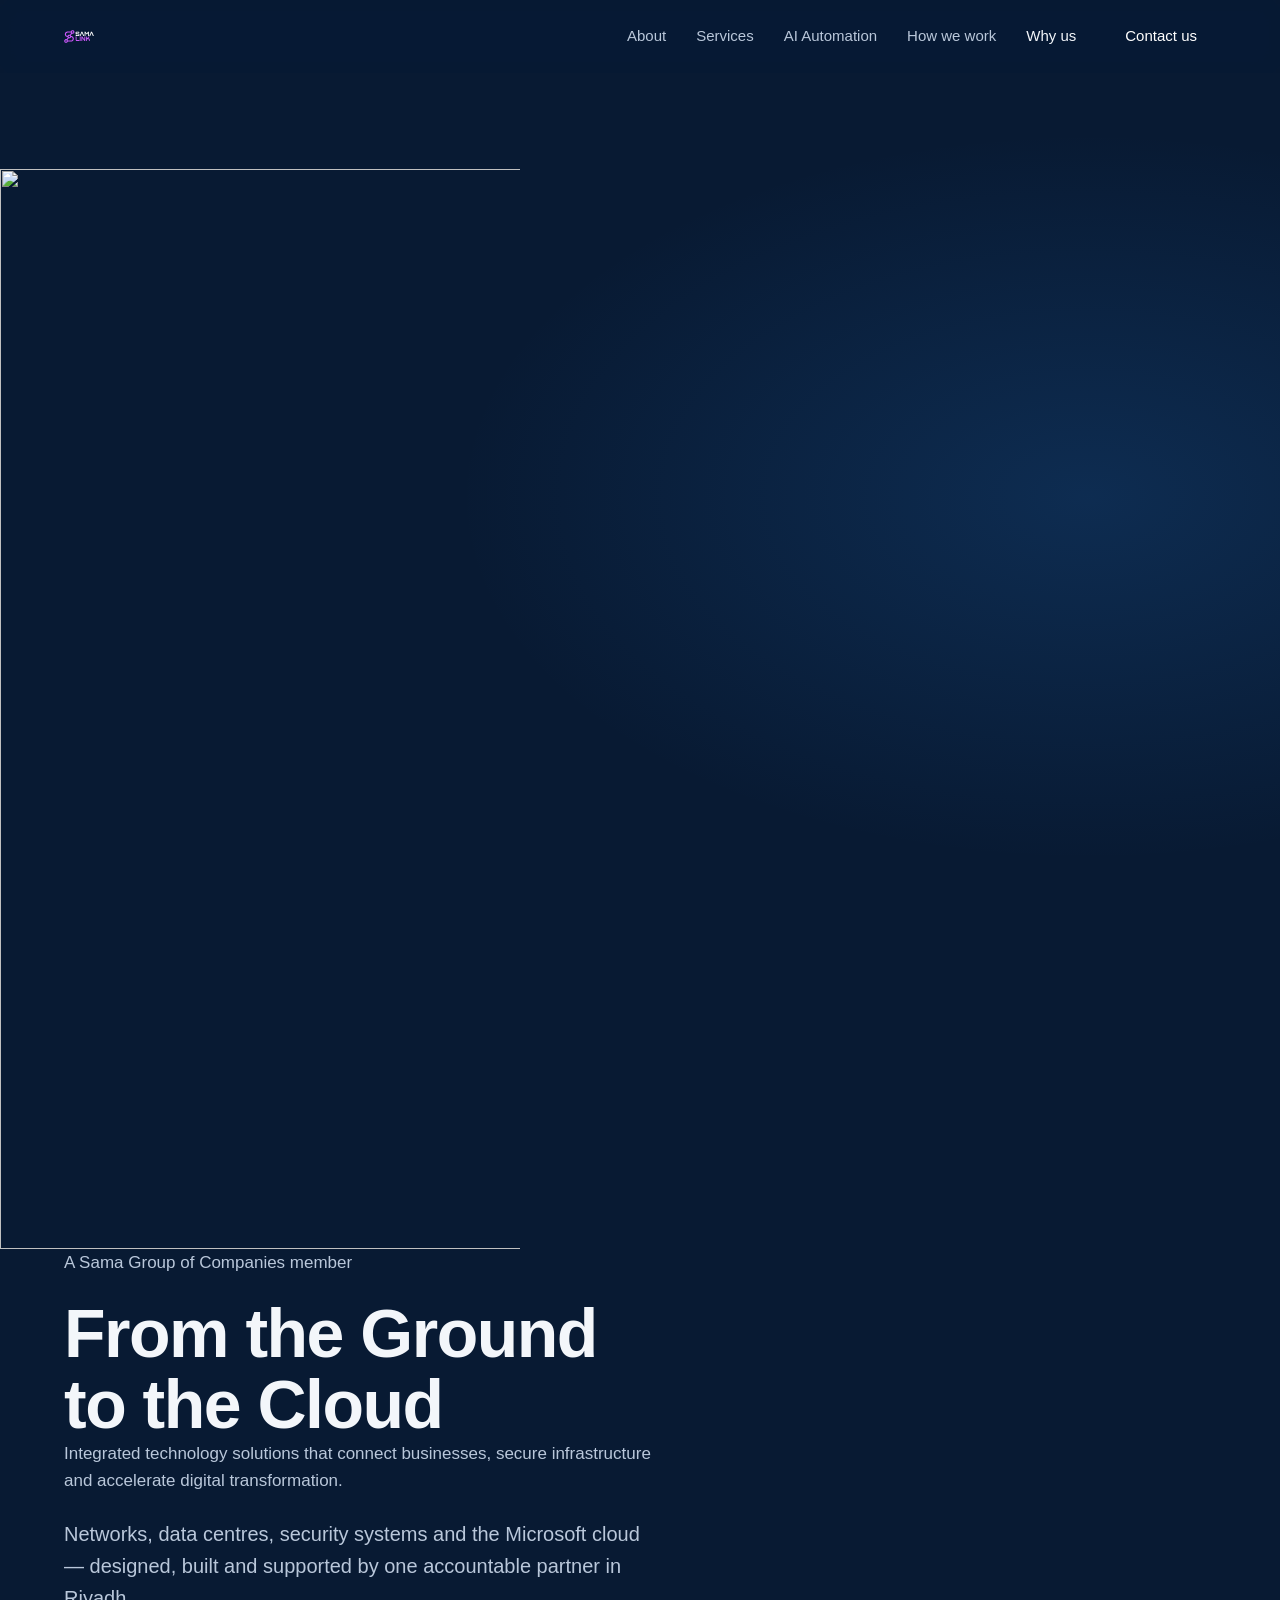
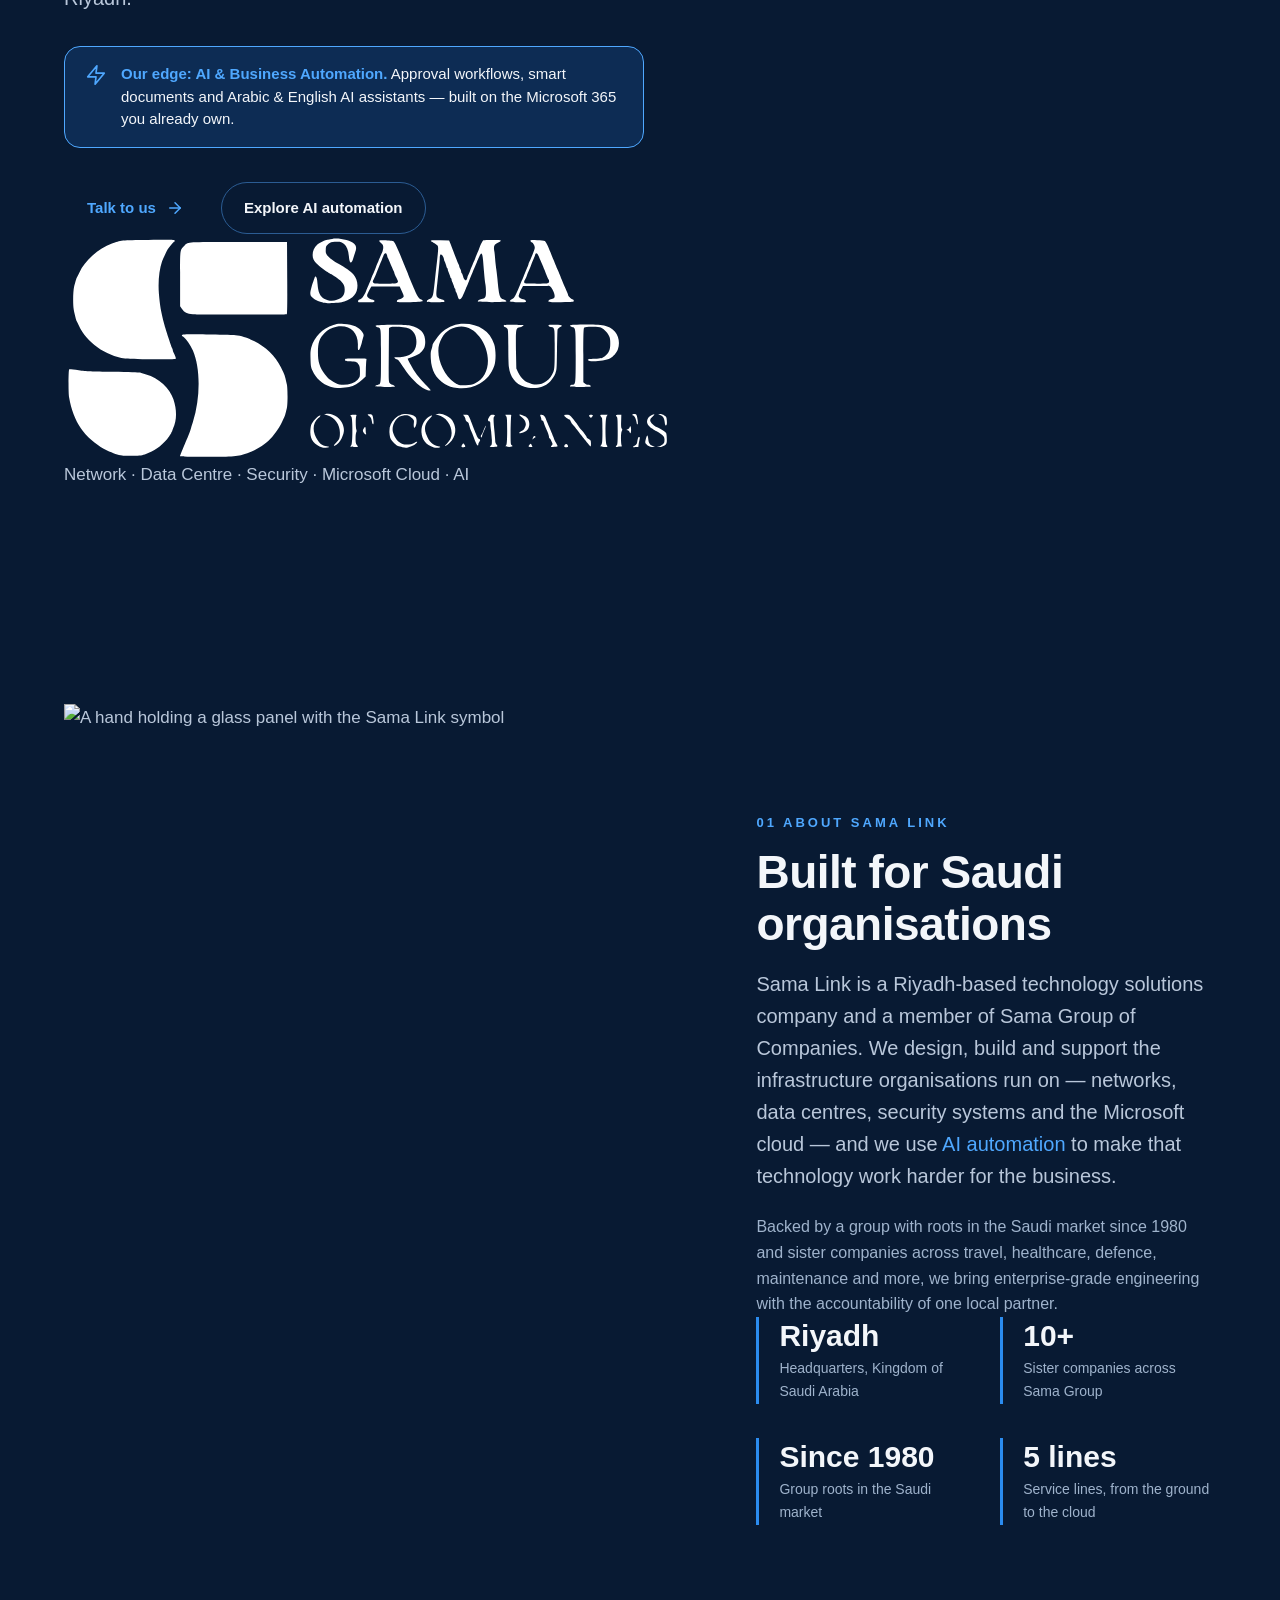
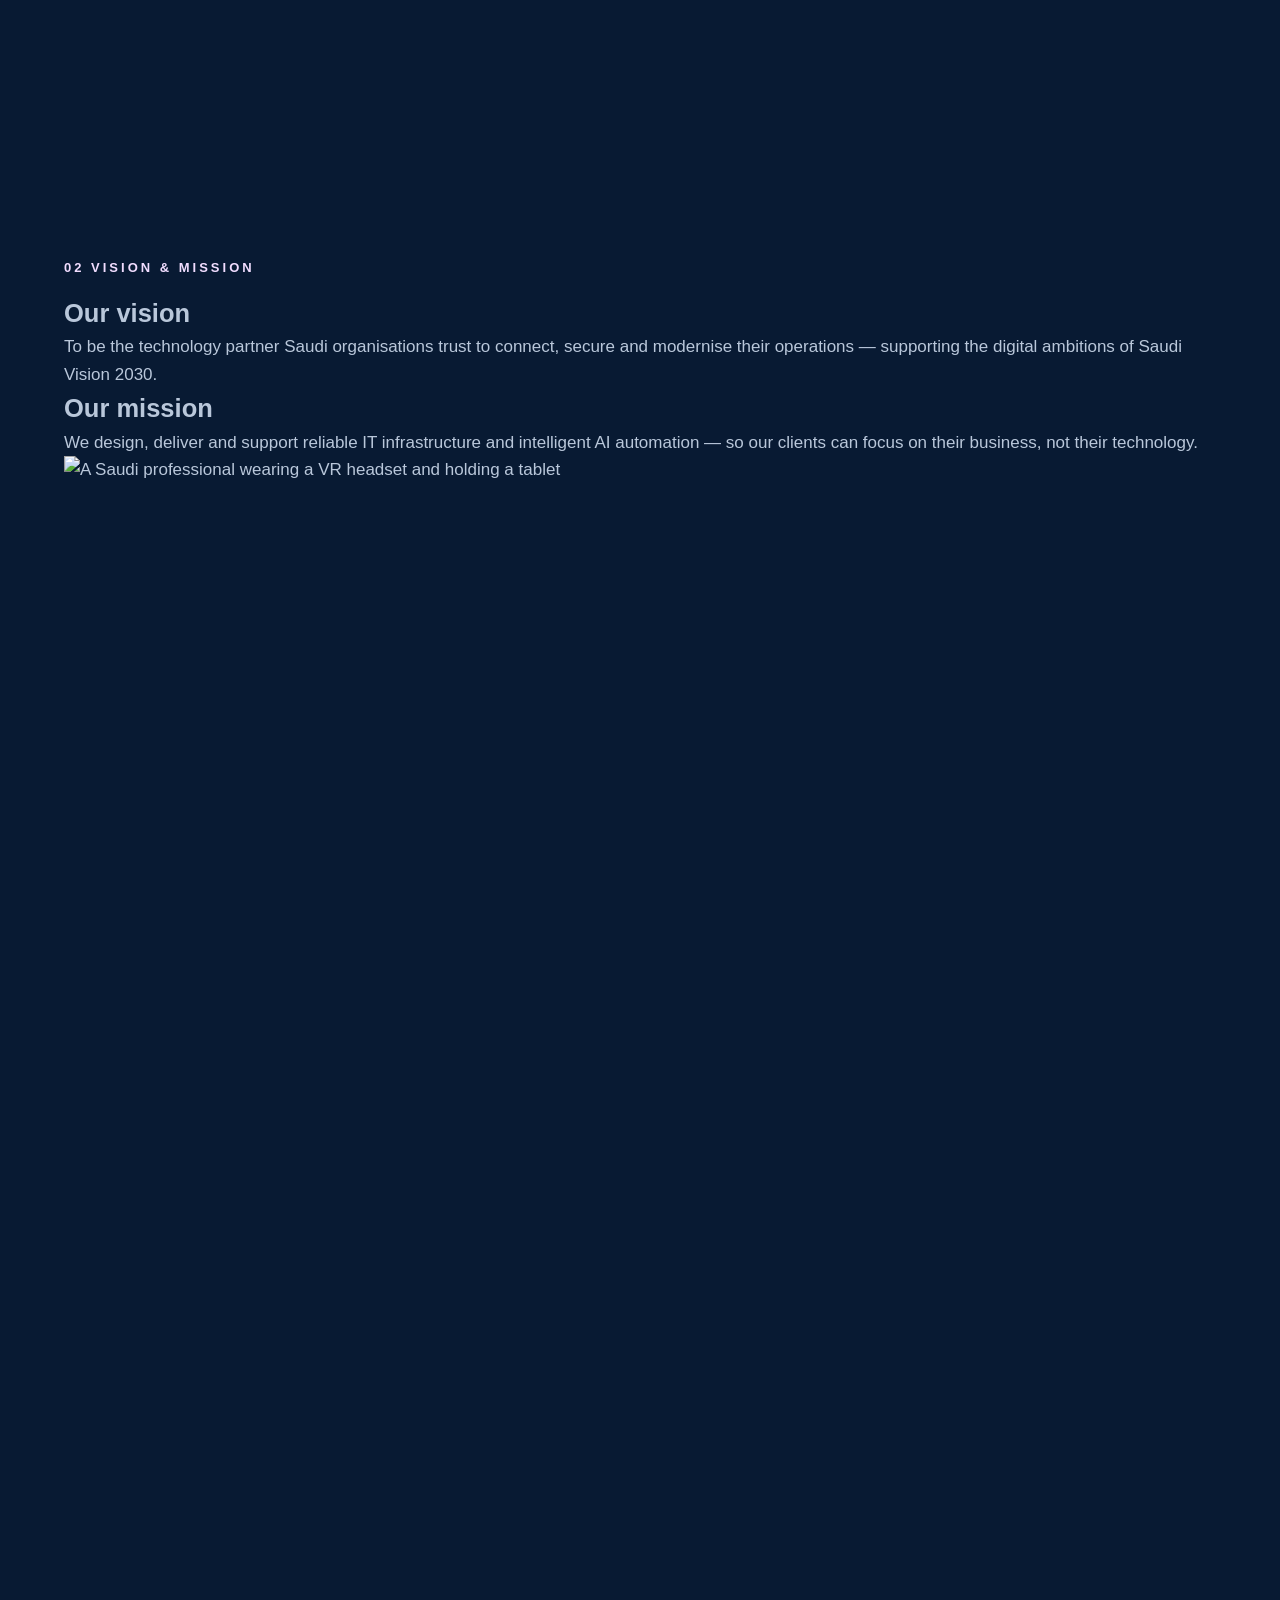
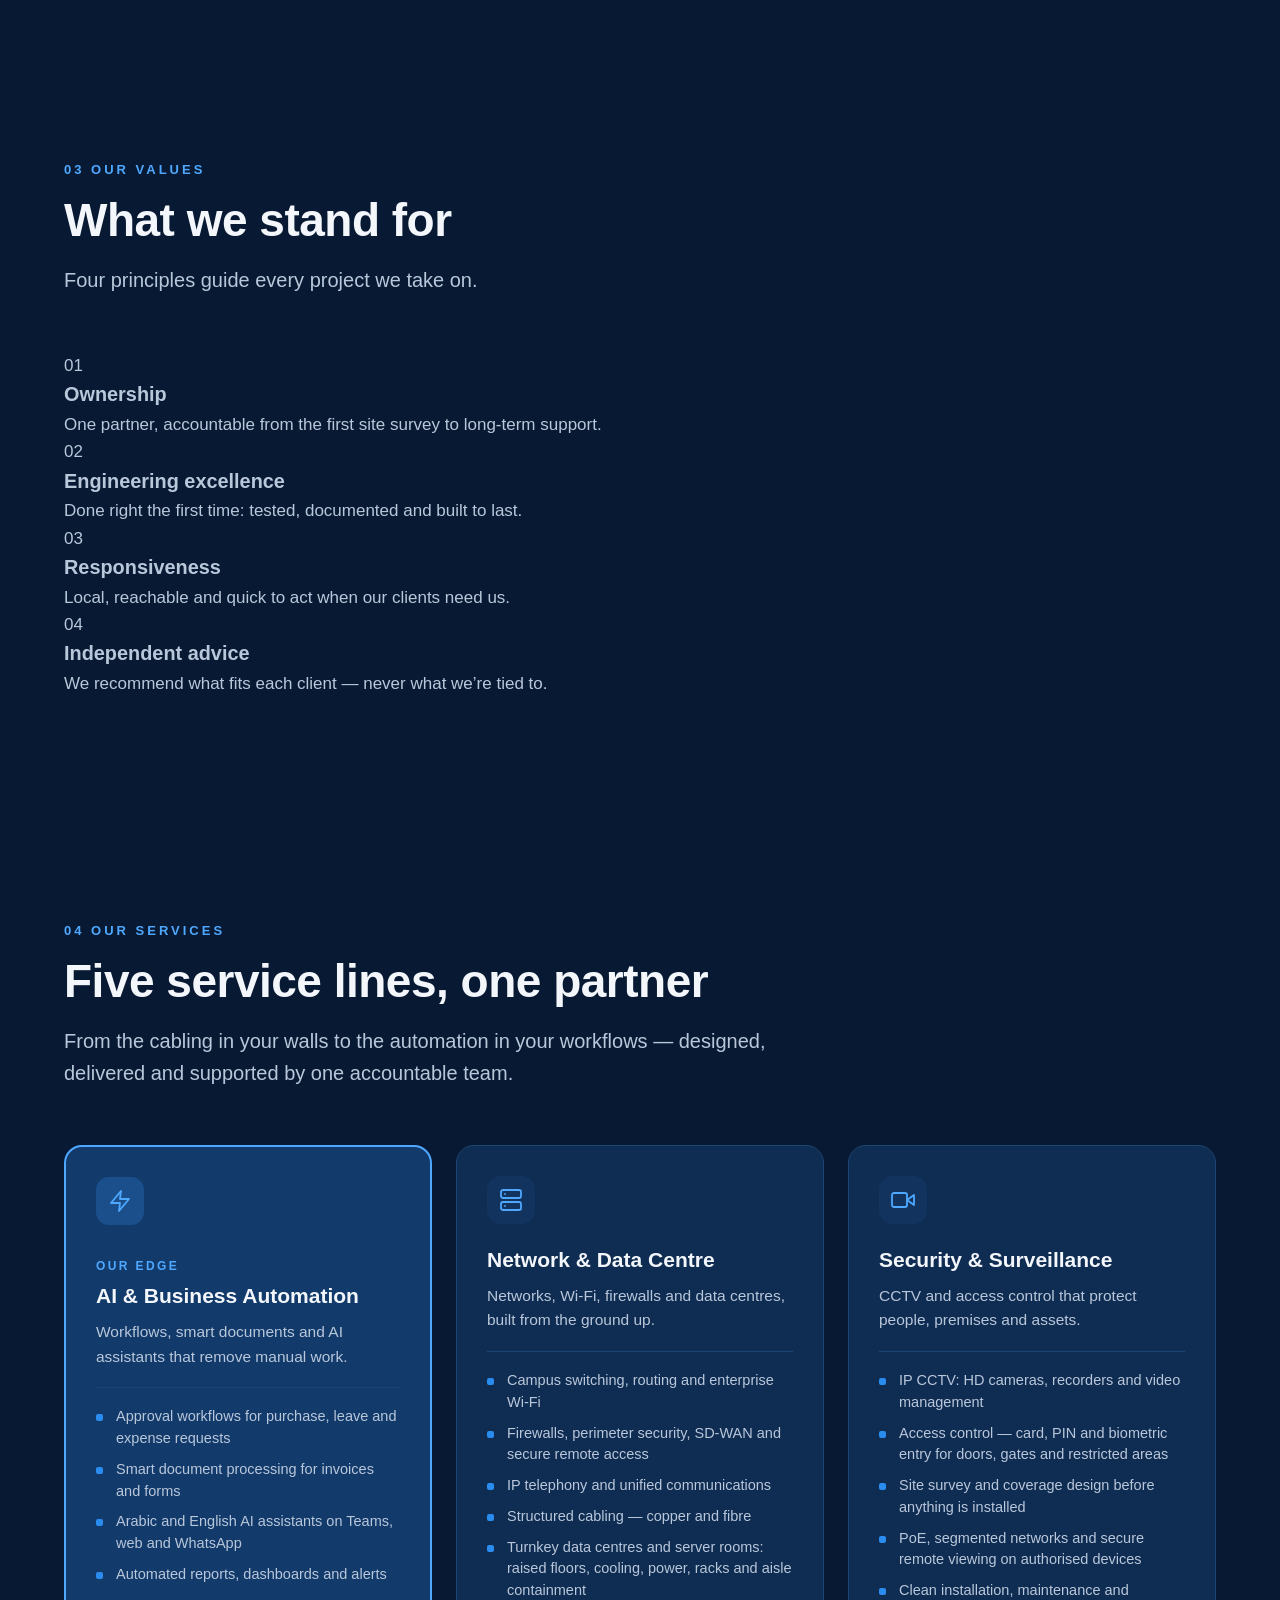
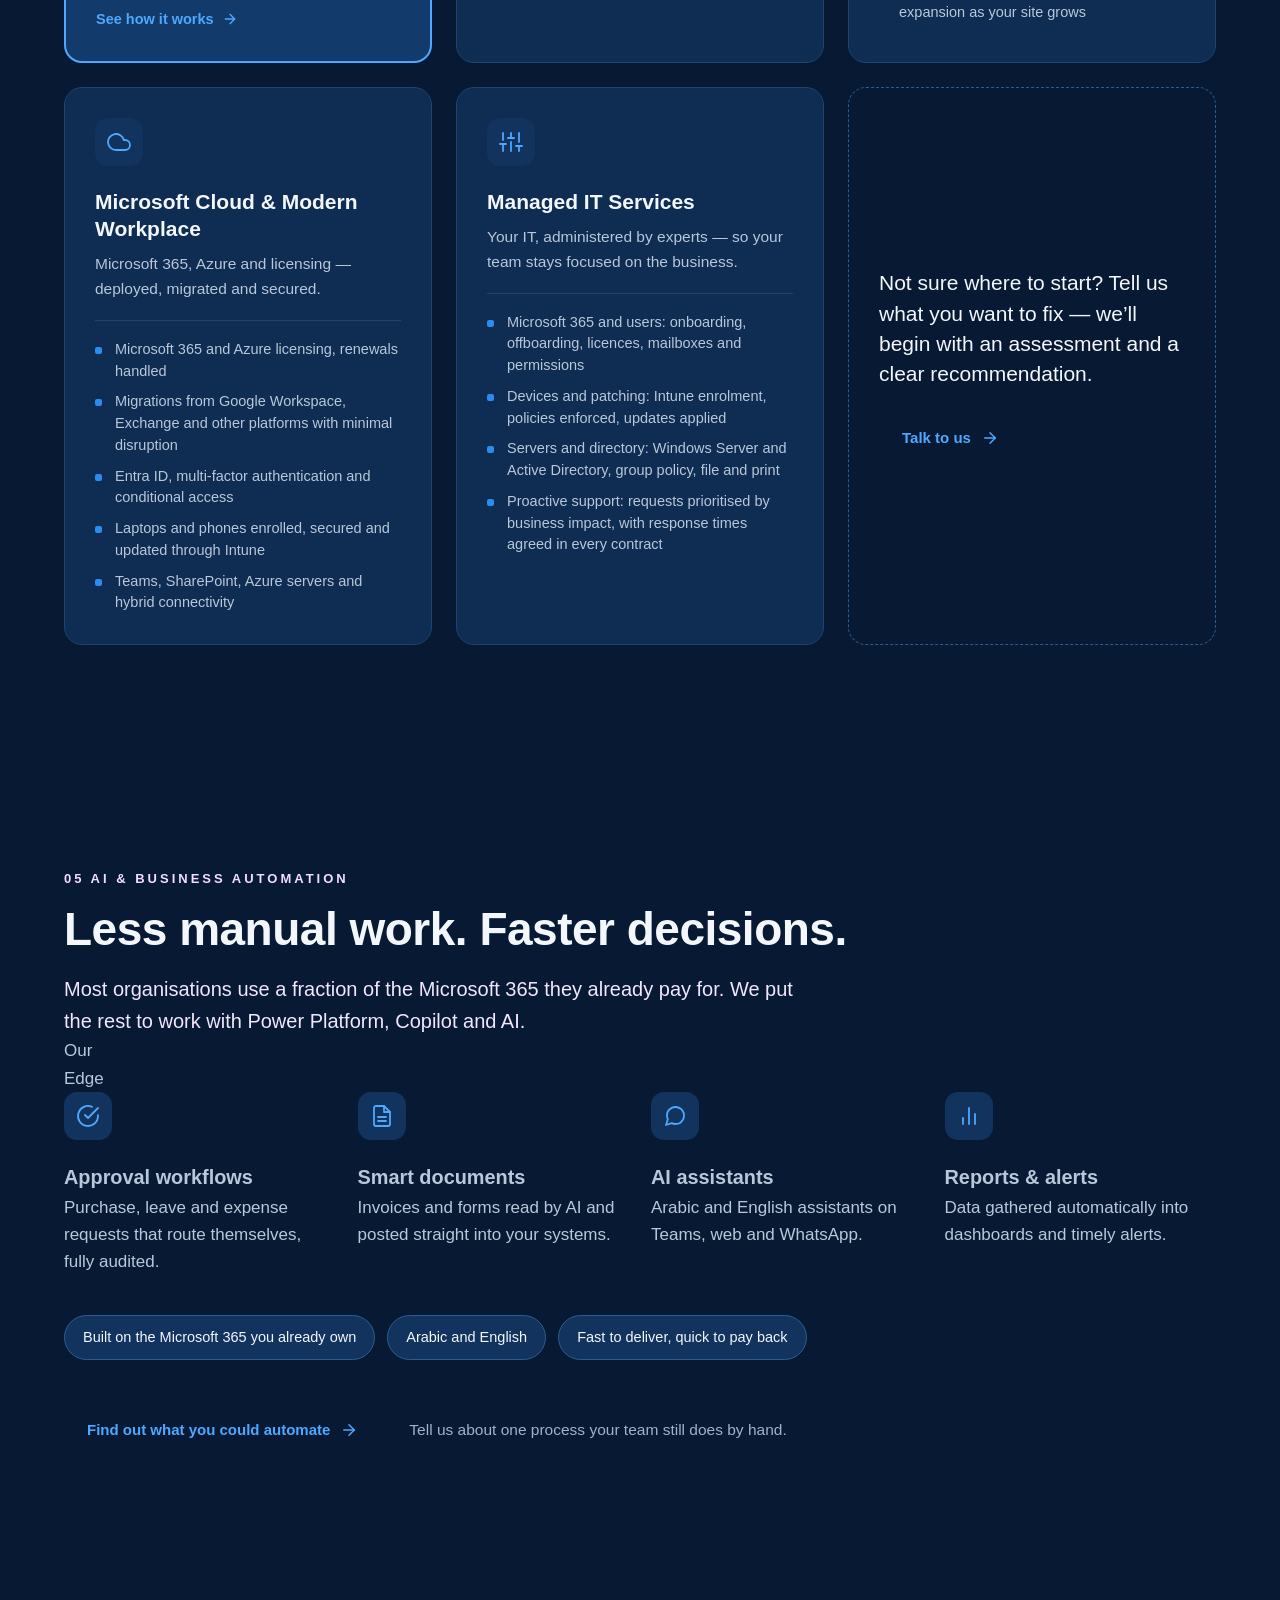
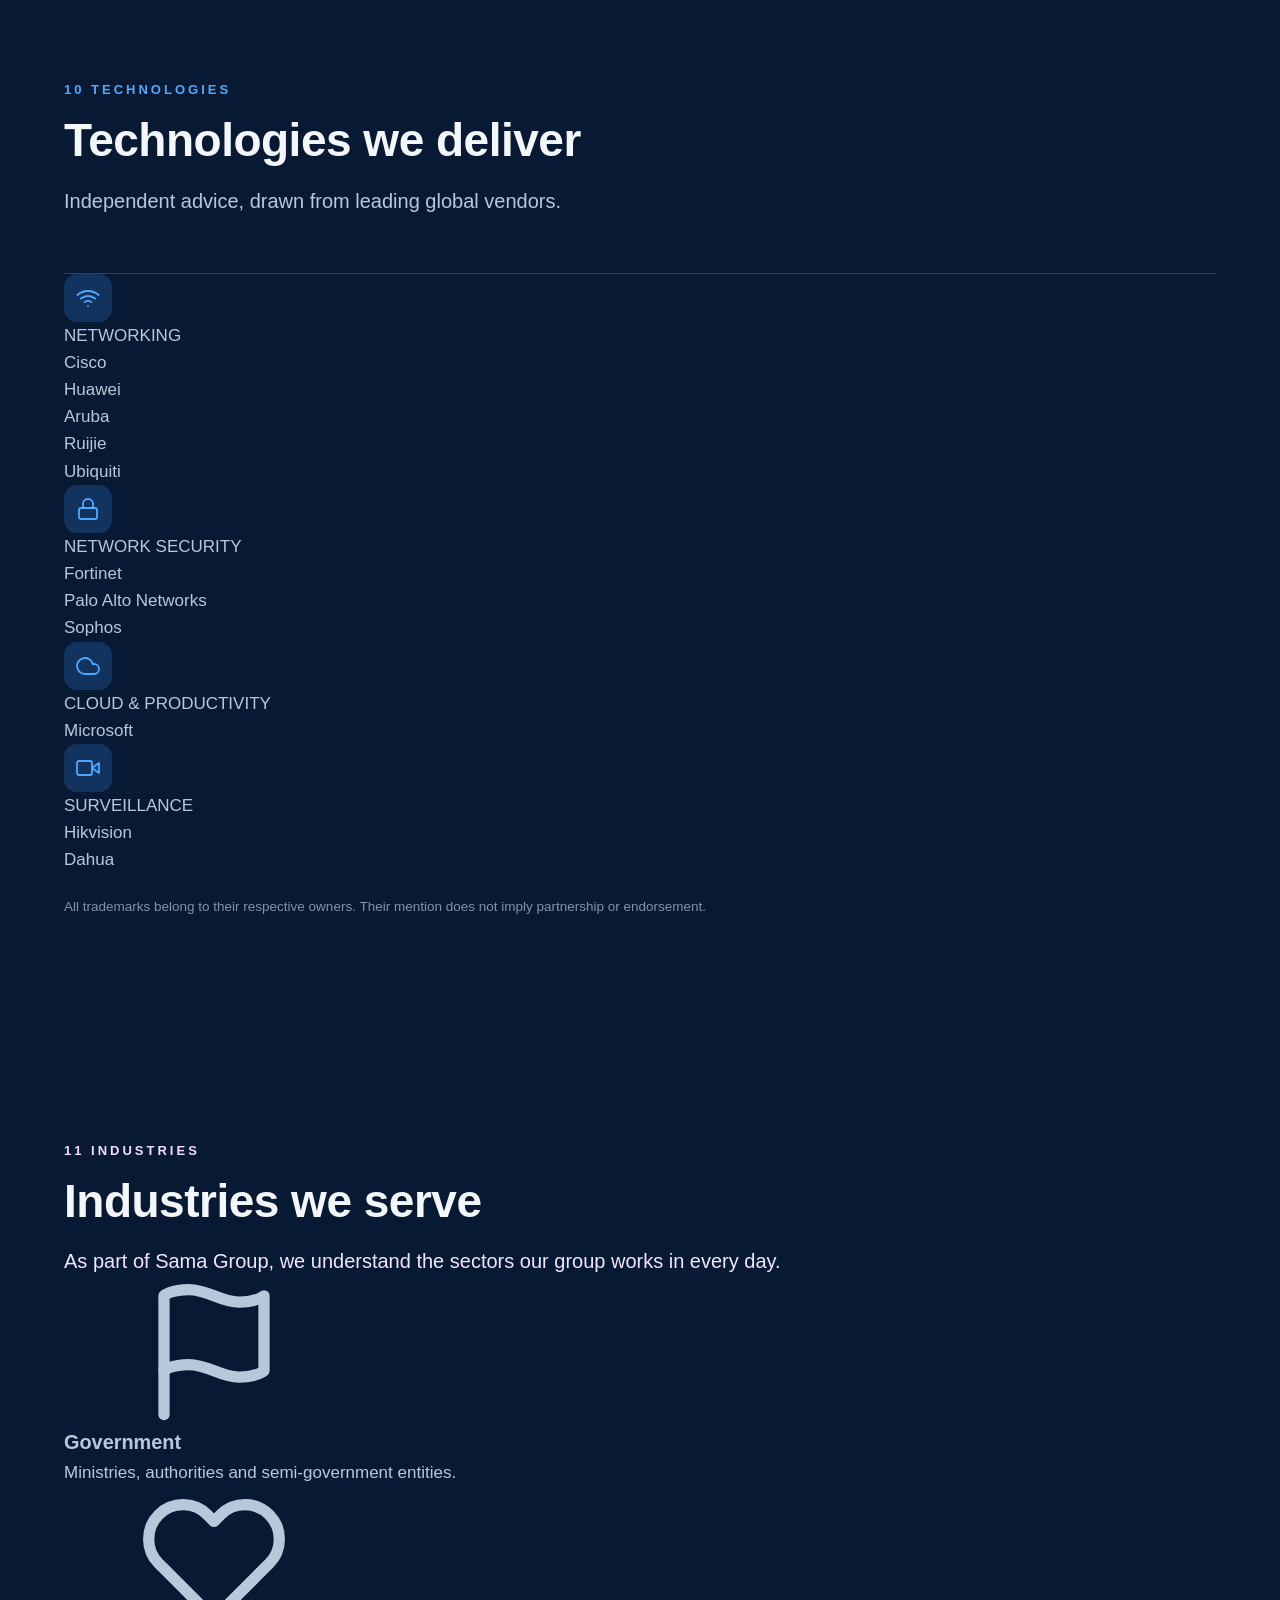
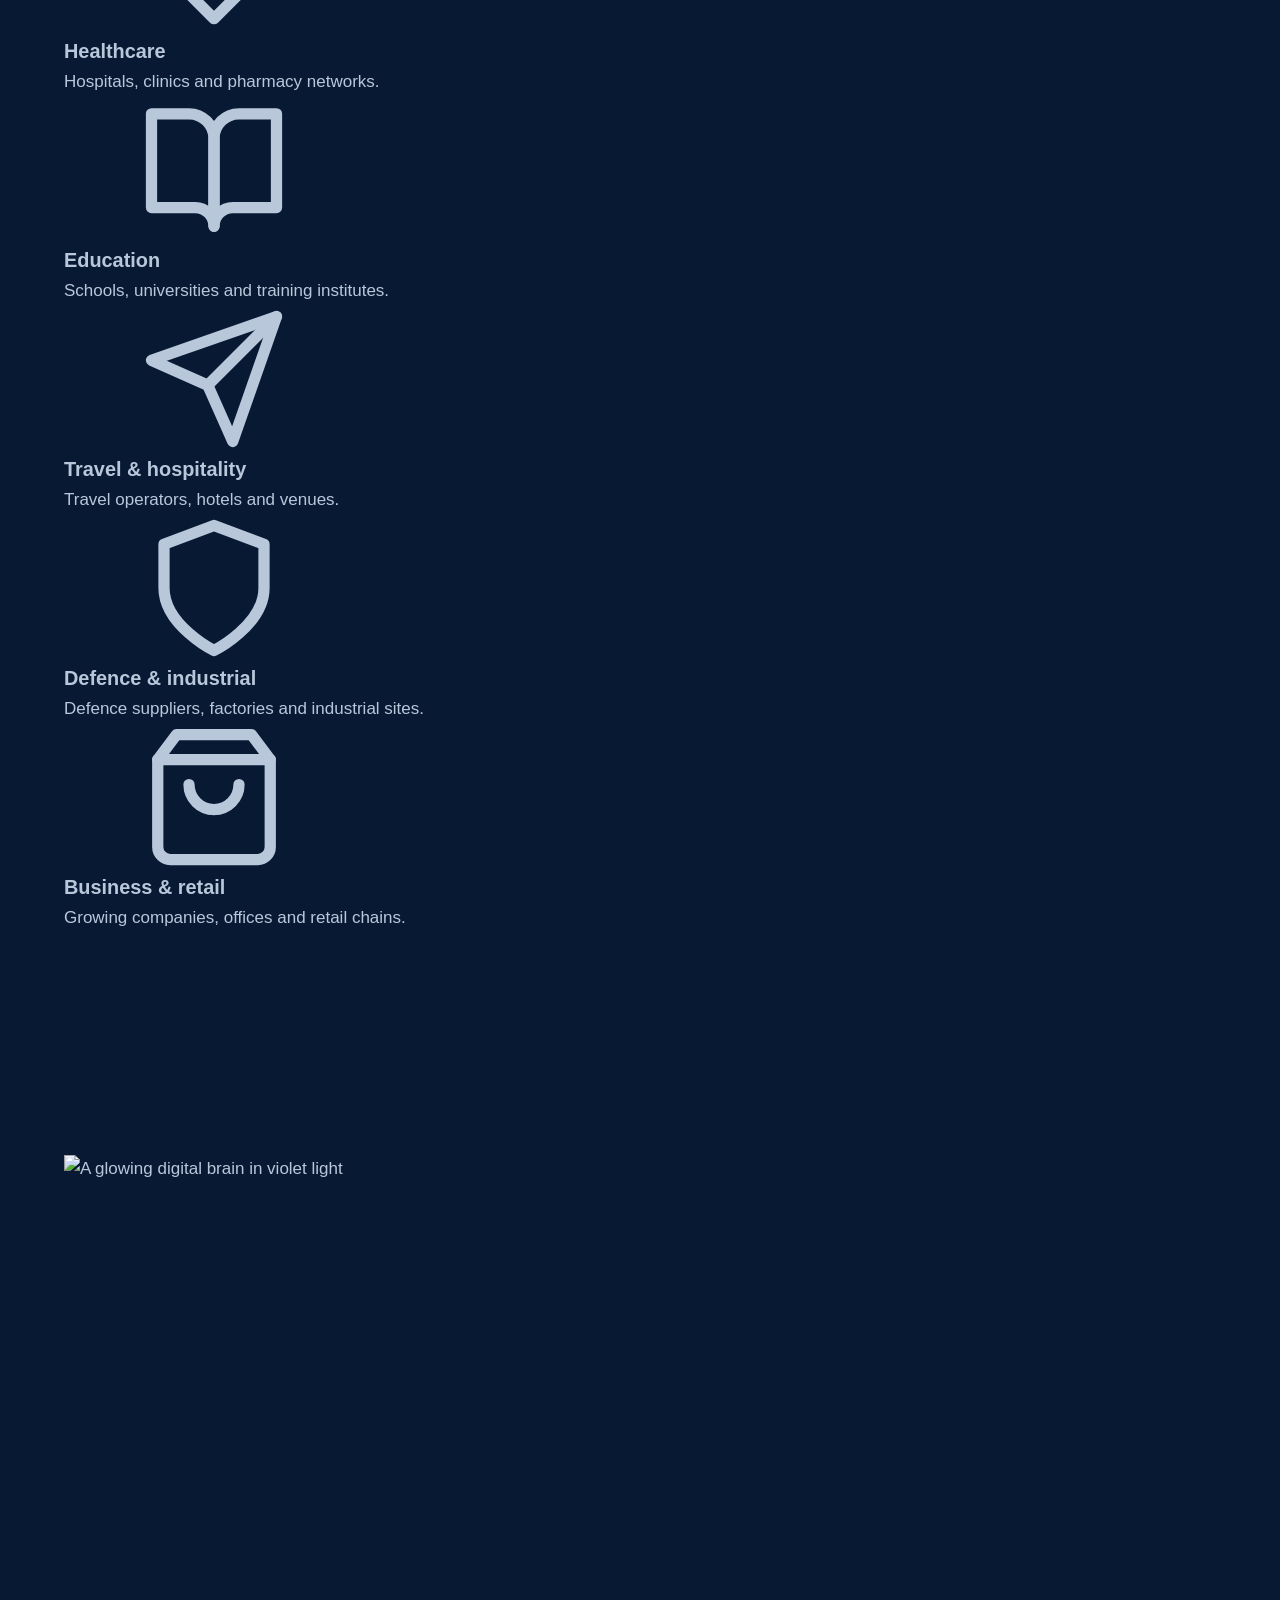
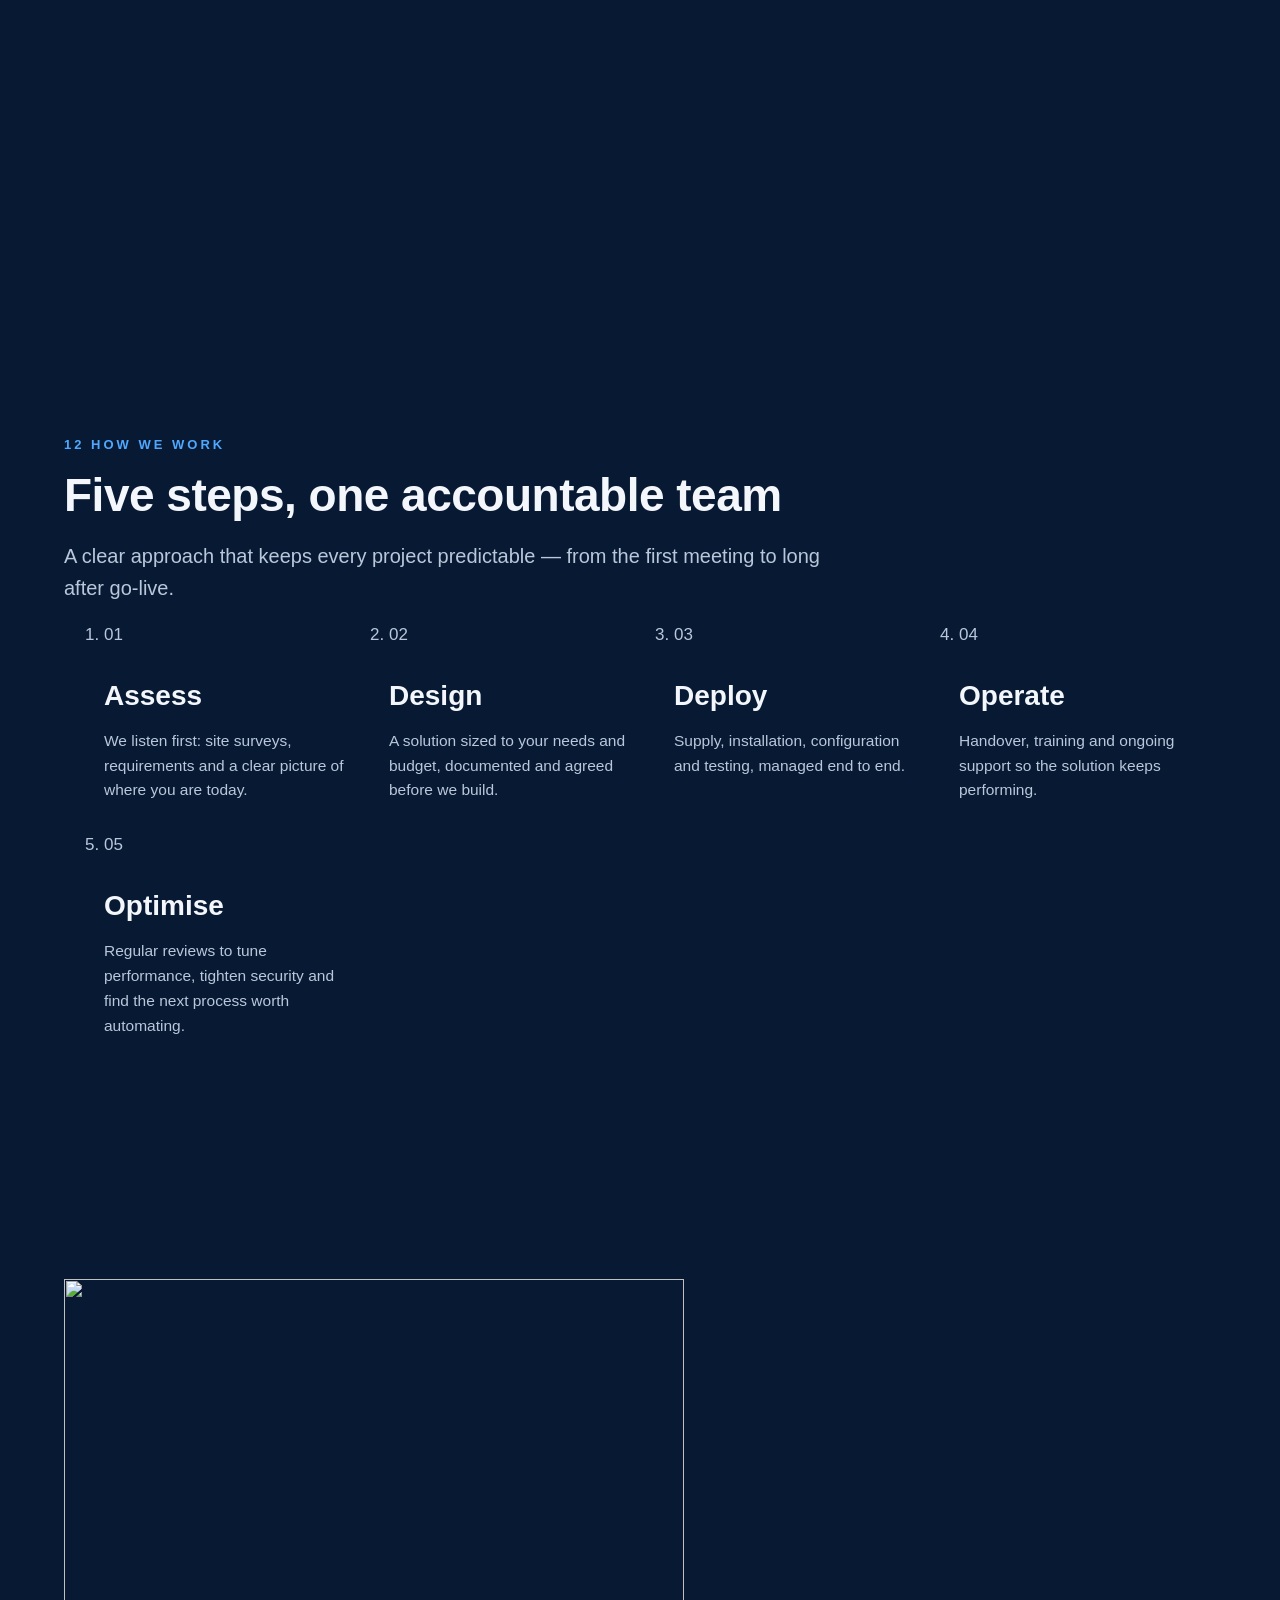
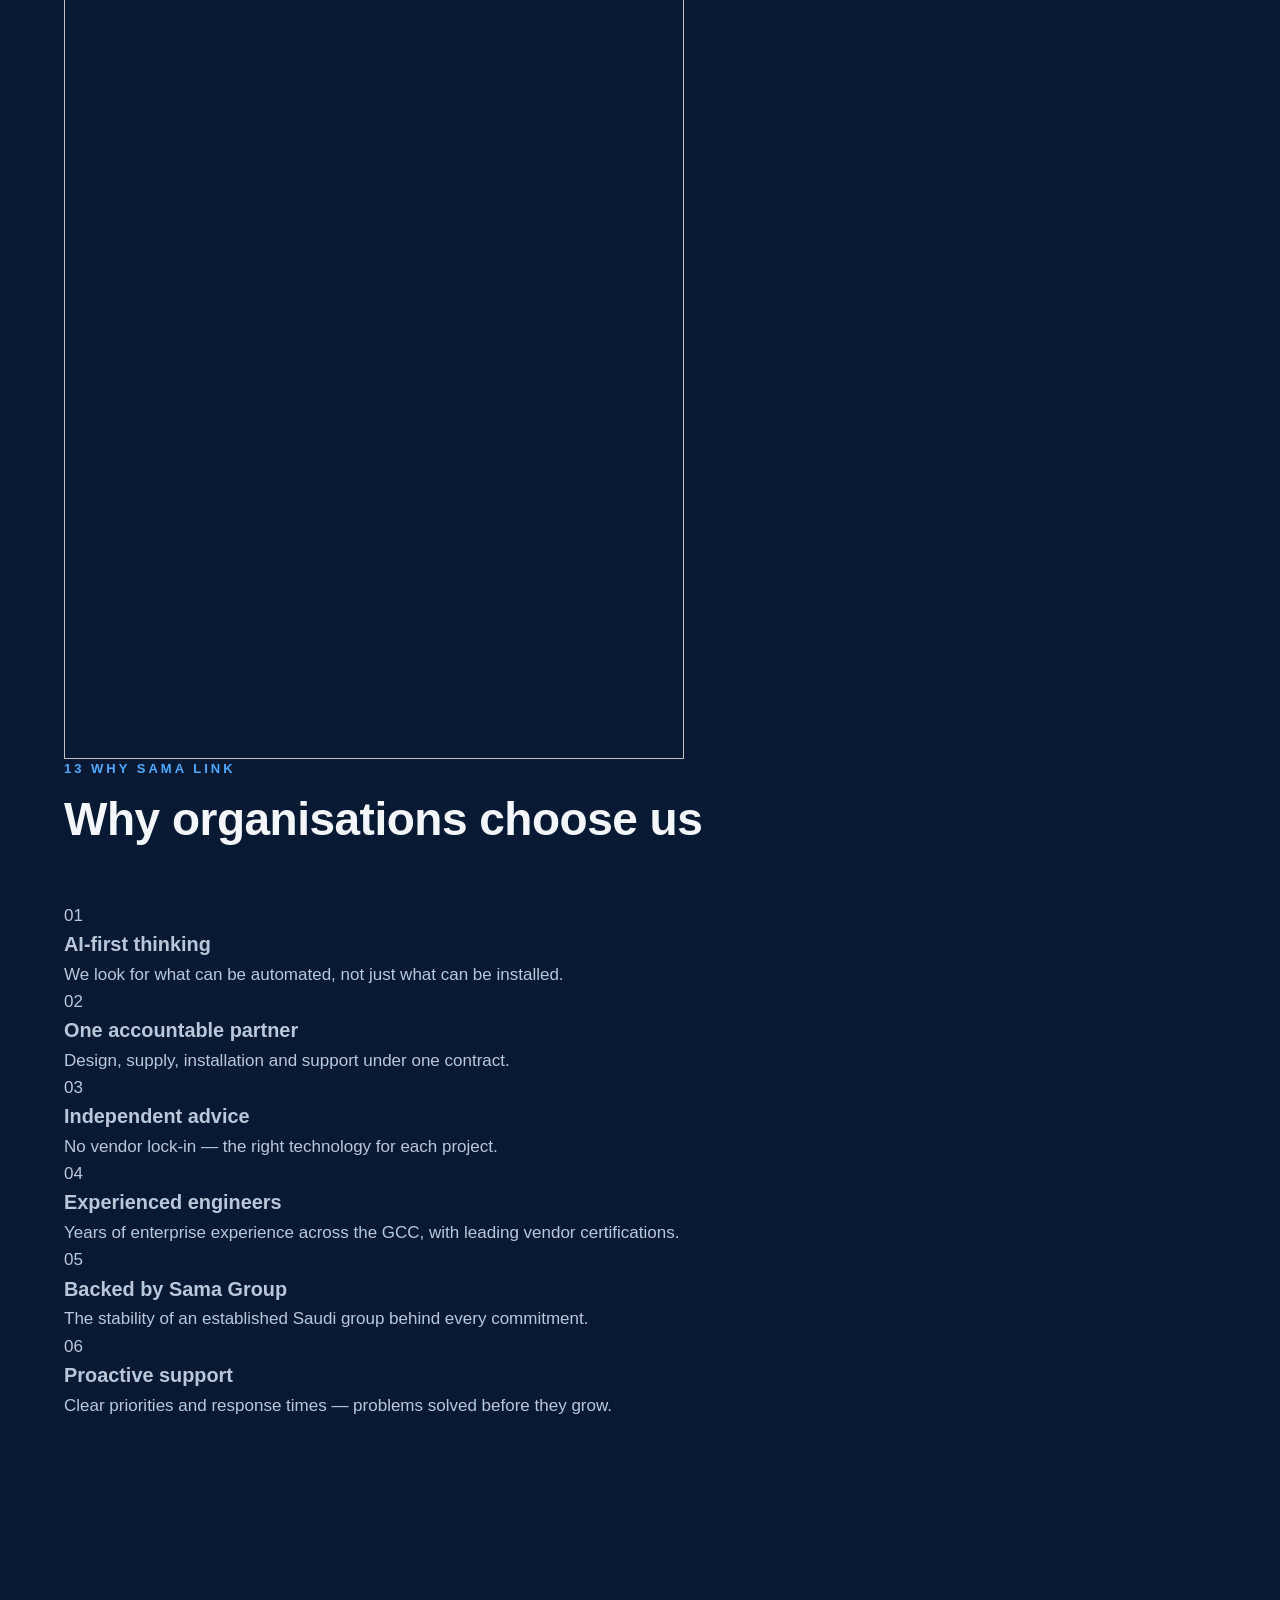
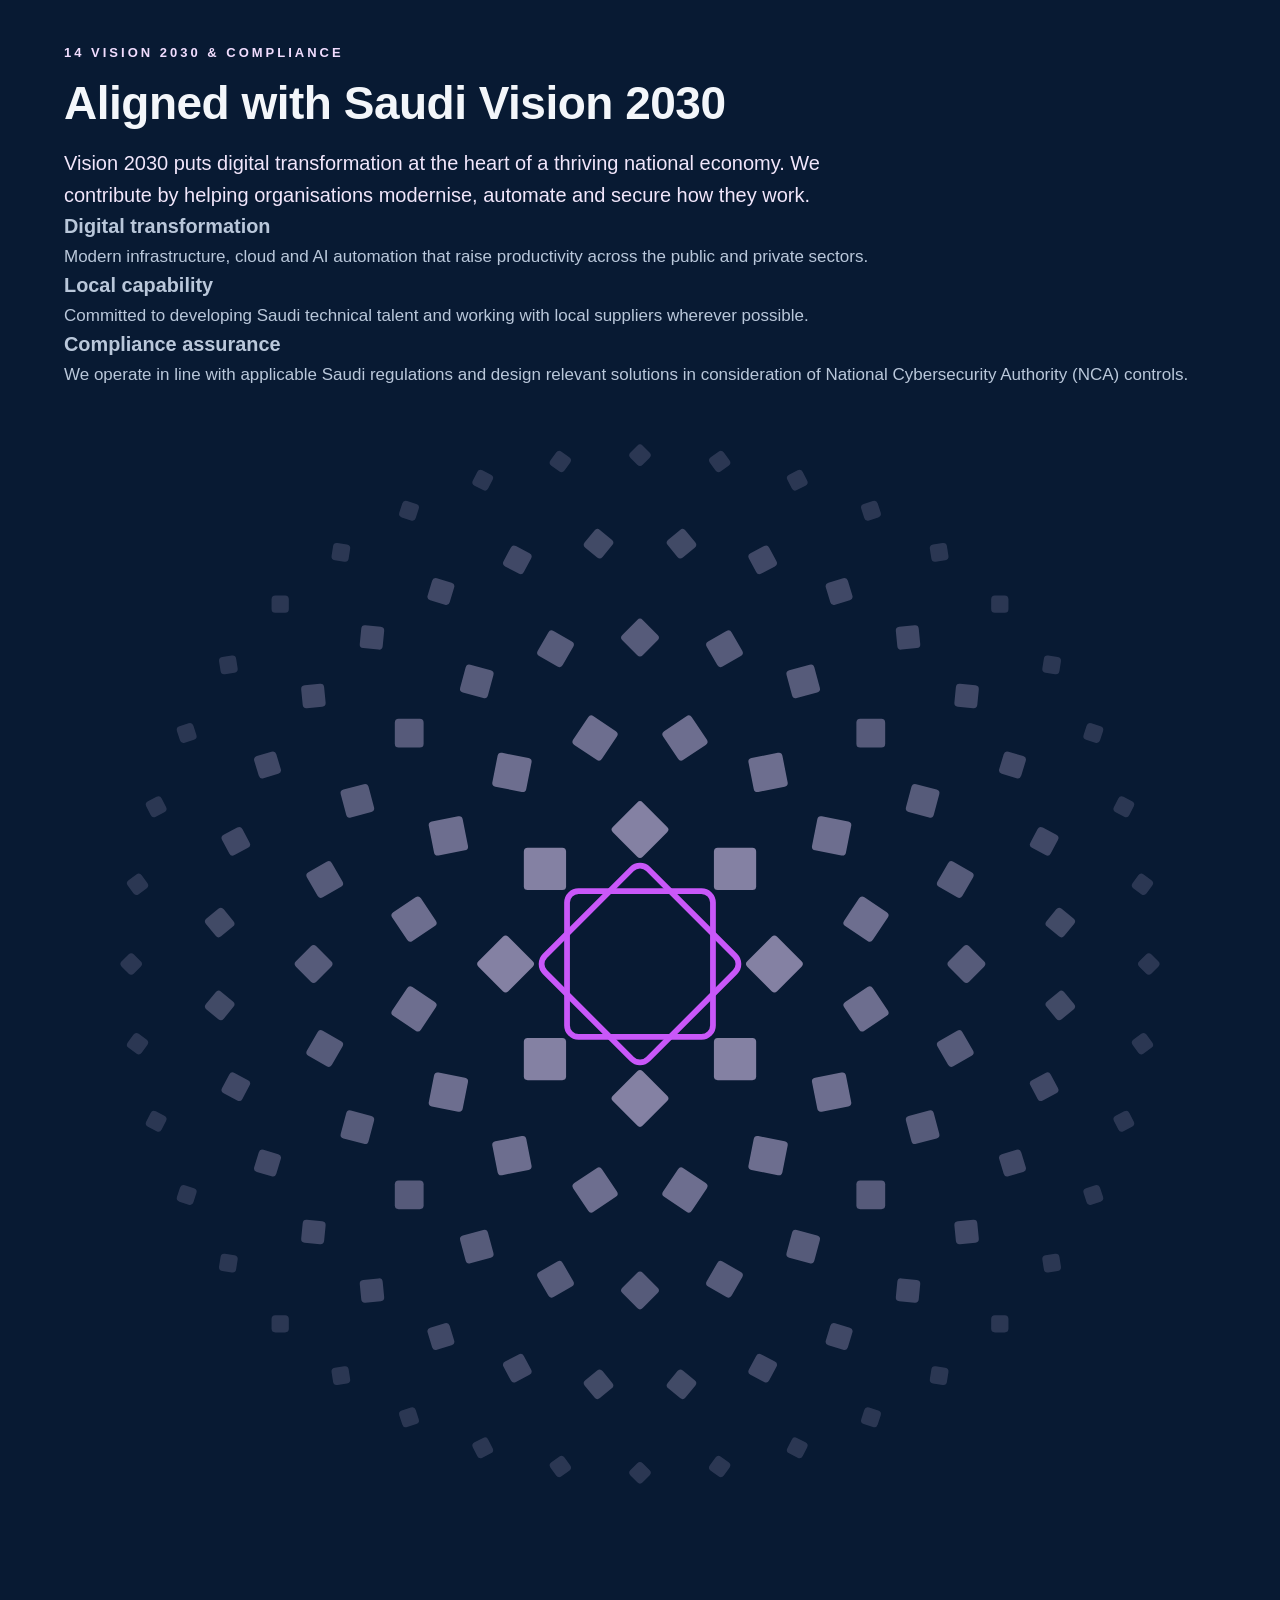
==== commit 16bec176: "Add files via upload" ====
--- a/index.html
+++ b/index.html
@@ -4,22 +4,25 @@
 <meta charset="utf-8">
 <meta name="viewport" content="width=device-width, initial-scale=1">
 <title>Sama Link | Technology Solutions — From the Ground to the Cloud</title>
-<meta name="description" content="Sama Link is a Riyadh-based technology solutions company and a member of Sama Group of Companies. AI & business automation, networks and data centres, security and surveillance, Microsoft cloud and managed IT services across Saudi Arabia and the GCC.">
+<meta name="description" content="Sama Link is a Riyadh-based technology solutions company and a member of Sama Group of Companies: AI & business automation, networks and data centres, security and surveillance, Microsoft cloud and managed IT services across Saudi Arabia and the GCC.">
 <link rel="canonical" href="https://samalinksa.com/">
-<meta name="theme-color" content="#081A33">
+<meta name="theme-color" content="#2A0A4A">
 <link rel="icon" href="assets/favicon.svg" type="image/svg+xml">
+<link rel="apple-touch-icon" href="assets/img/apple-touch-icon.png">
 
 <meta property="og:type" content="website">
 <meta property="og:site_name" content="Sama Link">
 <meta property="og:title" content="Sama Link | Technology Solutions">
-<meta property="og:description" content="From the Ground to the Cloud — AI automation, networks, data centres, security and the Microsoft cloud for Saudi organisations.">
+<meta property="og:description" content="From the Ground to the Cloud — integrated technology solutions that connect businesses, secure infrastructure and accelerate digital transformation.">
 <meta property="og:url" content="https://samalinksa.com/">
-<meta name="twitter:card" content="summary">
-
-<link rel="preconnect" href="https://fonts.googleapis.com">
-<link rel="preconnect" href="https://fonts.gstatic.com" crossorigin>
-<link rel="stylesheet" href="https://fonts.googleapis.com/css2?family=Inter:wght@400;500;600&family=Sora:wght@300;400;600;700&display=swap">
+<meta property="og:image" content="https://samalinksa.com/assets/img/og-image.jpg">
+<meta property="og:image:width" content="1200">
+<meta property="og:image:height" content="630">
+<meta name="twitter:card" content="summary_large_image">
+
+<link rel="preload" as="font" type="font/woff2" href="assets/fonts/kumbh-sans.woff2" crossorigin>
 <link rel="stylesheet" href="assets/style.css">
+<link rel="preload" as="image" href="assets/img/hero-s.webp">
 
 <script type="application/ld+json">
 {
@@ -28,6 +31,7 @@
   "name": "Sama Link",
   "alternateName": "Sama Link | Technology Solutions",
   "url": "https://samalinksa.com/",
+  "logo": "https://samalinksa.com/assets/img/apple-touch-icon.png",
   "email": "info@samalinksa.com",
   "slogan": "From the Ground to the Cloud",
   "address": { "@type": "PostalAddress", "addressLocality": "Riyadh", "addressCountry": "SA" },
@@ -39,10 +43,12 @@
 </head>
 <body>
 
-<!-- Icon set (stroke icons, inherit currentColor) -->
+<!-- Logos (vector) and icons. Logo colours are set per placement with CSS custom properties (see .logo in style.css). -->
 <svg width="0" height="0" style="position:absolute" aria-hidden="true">
   <defs>
-    <symbol id="mark" viewBox="-160 -175 320 350"><polygon points="86,-171 86,-98 -65,-18 -1,16 -86,61 -156,24 -138,-52" fill="#4FA8FF"/><polygon points="86,-171 86,-98 -65,-18 -1,16 -86,61 -156,24 -138,-52" fill="#F3F6FA" transform="rotate(180)"/></symbol>
+    <symbol id="lg-full" viewBox="5 6 745 384"><path style="fill:var(--lg-a,#C957F9)" d="M47.3 324.3C39.8 322.9 33.0 319.7 26.8 314.6C22.8 311.3 18.4 306.2 16.2 302.3C15.6 301.0 14.9 299.8 14.7 299.4C13.3 296.9 11.7 292.6 10.8 288.7C9.9 285.0 9.9 274.0 10.8 270.0C13.5 257.7 20.5 247.4 30.8 240.6C38.2 235.7 47.0 233.0 55.8 233.0C60.3 233.0 62.7 233.3 67.1 234.4C70.5 235.3 70.6 235.2 72.5 232.6C73.2 231.6 75.3 228.8 77.0 226.4C78.7 223.9 80.7 221.3 81.2 220.6C82.4 219.0 84.4 216.4 86.2 213.8C87.4 212.2 89.7 209.0 94.0 203.2C98.8 196.6 99.7 195.4 99.7 195.2C99.7 195.0 99.3 194.4 98.9 193.9C97.4 191.9 95.8 188.8 94.7 185.8C94.1 184.2 93.3 182.6 93.1 182.4C92.8 182.2 91.9 182.0 91.2 182.0C89.9 182.0 83.3 181.0 79.8 180.4C76.3 179.7 71.6 178.2 68.1 176.7C59.5 173.0 52.4 168.1 45.6 161.0C35.8 150.9 29.6 139.0 27.0 125.7C26.0 120.6 25.7 109.4 26.5 103.6C28.7 86.0 38.7 68.7 53.0 57.6C59.1 52.9 63.6 50.3 70.3 47.6C75.2 45.6 79.0 44.5 84.1 43.6C88.1 42.9 88.4 42.9 131.1 42.8C166.9 42.8 174.1 42.7 174.5 42.3C174.7 42.0 175.2 41.0 175.5 40.0C178.0 32.2 185.2 23.1 193.0 17.8C195.7 15.9 202.4 12.7 205.3 11.9C215.2 9.1 225.8 9.5 234.5 13.0C243.4 16.6 249.7 21.4 255.3 29.0C258.8 33.6 260.3 36.5 261.8 41.1C264.6 49.6 265.2 57.8 263.5 65.2C262.4 70.2 260.2 76.2 258.4 79.2C256.8 82.0 253.2 86.5 250.7 89.0C244.4 95.2 238.0 98.8 229.4 101.0C225.9 102.0 224.9 102.1 219.2 102.2C213.3 102.4 212.5 102.3 208.7 101.5C206.4 101.0 204.2 100.6 203.9 100.6C203.2 100.5 202.2 101.6 199.3 105.7C198.6 106.7 196.9 109.0 195.5 110.8C194.2 112.7 192.6 114.8 192.1 115.5C191.2 116.8 187.9 121.3 184.8 125.5C184.0 126.6 181.5 130.0 179.2 133.0C174.3 139.7 174.0 140.1 174.0 141.0C174.0 141.4 174.7 142.7 175.5 143.9C177.5 147.0 178.8 149.7 179.5 151.7C179.8 152.7 180.2 153.7 180.4 153.9C180.6 154.2 181.8 154.3 184.0 154.3C187.7 154.3 189.9 154.7 195.6 156.0C205.1 158.3 213.8 162.5 221.9 168.7C227.5 173.0 234.8 180.8 237.5 185.4C243.5 195.7 244.1 196.9 245.9 202.8C249.9 215.9 250.3 226.7 247.4 238.7C245.6 246.2 242.9 253.2 239.5 258.8C232.5 270.6 225.1 277.7 212.1 285.5C206.6 288.7 197.7 291.7 189.0 293.2C186.3 293.6 180.4 293.7 142.9 293.8C110.9 293.9 99.9 294.0 99.5 294.3C99.3 294.5 99.0 295.1 98.9 295.5C98.4 297.2 96.0 302.0 94.1 304.9C91.7 308.5 85.8 314.4 82.3 316.9C78.1 319.7 72.3 322.4 67.7 323.6C61.9 325.1 53.1 325.4 47.3 324.3ZM61.8 296.2C67.3 294.3 71.4 290.1 73.2 284.5C75.2 278.2 73.7 271.6 69.3 266.9C64.8 262.1 58.6 260.1 52.0 261.5C46.4 262.6 42.6 265.5 39.8 270.9C34.1 281.9 41.1 295.3 53.5 297.1C55.5 297.4 59.5 296.9 61.8 296.2ZM184.1 265.2C190.7 264.2 197.4 261.7 201.9 258.7C210.7 252.7 217.3 243.4 220.0 233.2C221.0 229.3 221.3 221.3 220.5 216.6C219.2 208.8 213.9 199.0 208.0 193.5C201.4 187.4 192.5 183.4 183.7 182.4C180.6 182.0 179.9 182.4 179.2 184.4C178.1 188.2 174.1 194.6 170.2 198.7C165.5 203.7 161.7 206.6 155.8 209.4C149.0 212.6 144.4 213.7 136.7 213.7C131.7 213.7 129.3 213.5 125.0 212.4L122.5 211.7 L121.2 213.1C120.5 213.9 119.4 215.2 118.9 216.1C118.3 216.9 115.6 220.6 112.9 224.2C101.0 240.2 92.7 251.5 92.7 251.7C92.7 251.8 93.5 253.1 94.5 254.6C96.2 257.1 98.3 261.1 98.9 262.7C99.0 263.1 99.3 263.9 99.5 264.5L100.0 265.6 L140.4 265.6C175.0 265.7 181.3 265.6 184.1 265.2ZM140.5 185.5C144.0 184.6 146.6 183.1 149.4 180.3C152.1 177.6 153.3 175.5 154.2 171.9C155.6 165.9 153.9 159.9 149.5 155.6C145.4 151.4 141.2 149.8 135.5 150.1C131.7 150.3 129.6 150.9 126.4 153.0C125.3 153.7 124.0 154.9 123.4 155.6C122.9 156.3 122.3 157.0 122.1 157.3C121.3 158.1 119.7 161.7 119.1 163.8C118.5 166.3 118.7 171.4 119.5 173.5C121.3 178.0 124.6 181.9 128.0 183.8C131.7 185.8 136.6 186.5 140.5 185.5ZM92.8 153.6C93.1 153.4 93.8 151.9 94.3 150.4C95.5 147.1 95.5 147.2 98.0 143.3C104.0 134.2 110.8 128.6 120.3 124.8C125.4 122.8 130.2 122.0 136.7 121.9C142.2 121.9 144.7 122.2 149.7 123.8C150.6 124.1 151.4 124.2 151.7 124.0C152.0 123.8 153.3 122.1 154.7 120.1C156.0 118.1 158.6 114.5 160.5 112.0C165.5 105.4 172.3 96.2 174.3 93.3C175.3 92.0 177.2 89.3 178.6 87.4C179.9 85.6 181.0 83.9 181.0 83.7C181.0 83.5 180.3 82.4 179.4 81.1C178.6 79.9 177.2 77.3 176.3 75.2C175.2 72.4 174.6 71.4 174.0 71.2C173.4 70.9 158.8 70.9 131.2 71.0L89.2 71.2 L86.3 71.9C75.9 74.7 68.3 79.7 62.3 87.7C58.9 92.1 55.9 99.0 54.6 104.8C54.0 107.5 54.1 118.2 54.6 120.8C55.4 124.3 57.3 129.0 59.8 133.3C61.6 136.6 62.8 138.2 65.3 140.7C68.4 143.9 71.5 146.6 74.2 148.0C74.9 148.4 76.0 149.0 76.5 149.3C77.0 149.6 78.2 150.2 79.2 150.5C80.1 150.8 81.0 151.2 81.2 151.3C81.8 151.8 85.0 152.7 88.0 153.3C91.9 154.1 92.1 154.1 92.8 153.6ZM225.2 73.4C228.0 72.3 230.6 70.4 232.5 68.1C234.6 65.7 235.2 64.4 236.0 61.5C236.6 59.3 236.7 58.3 236.6 55.7C236.4 51.9 235.8 50.0 233.9 47.0C231.2 42.9 226.8 39.9 221.9 38.9C218.4 38.1 216.9 38.2 213.5 39.2C210.5 40.0 209.1 40.8 206.7 42.8C201.1 47.5 199.0 55.1 201.3 62.4C202.0 64.6 204.8 68.8 206.9 70.7C209.8 73.4 216.1 75.2 220.8 74.6C221.8 74.5 223.8 73.9 225.2 73.4Z"/><path style="fill:var(--lg-a,#C957F9)" d="M337.8 279.0L316.5 278.8 L313.7 277.9C309.3 276.5 306.5 274.8 303.6 272.0C299.1 267.5 296.8 263.3 295.4 257.0C295.0 255.2 295.0 249.5 295.0 222.9C295.0 191.7 294.9 188.8 293.9 184.5C293.6 183.4 293.0 180.7 292.5 178.5C292.0 176.3 291.4 173.7 291.1 172.8C290.2 169.9 289.5 170.0 303.8 170.0C313.0 170.0 316.3 170.1 316.6 170.4C316.9 170.7 317.0 179.9 317.0 209.8C317.0 250.7 317.0 250.4 318.4 253.2C319.1 254.5 320.8 255.9 322.6 256.7C323.9 257.3 325.5 257.4 354.6 257.5C377.4 257.5 385.4 257.7 385.8 258.0C386.2 258.3 386.3 260.2 386.3 268.3C386.3 273.7 386.2 278.4 386.1 278.6C385.7 279.1 369.9 279.3 337.8 279.0ZM397.5 278.7C397.1 278.4 397.0 269.3 397.1 233.4C397.1 185.1 397.2 187.7 395.5 182.0C395.3 181.2 394.8 179.5 394.5 178.2C394.2 176.9 393.6 174.8 393.3 173.6C392.1 169.8 391.0 170.2 405.5 170.1C414.5 170.0 418.2 170.1 418.5 170.4C419.2 170.9 419.2 278.6 418.6 278.8C418.4 278.9 413.6 279.0 408.0 279.1C400.2 279.1 397.8 279.1 397.5 278.7ZM437.6 278.8C437.5 278.7 437.3 261.5 437.3 233.7C437.3 195.3 437.3 188.6 436.8 187.1C436.6 186.2 435.5 182.2 434.5 178.2C433.2 172.9 432.8 170.7 433.1 170.4C433.3 170.1 436.3 170.0 446.2 170.0L459.0 170.0 L459.5 170.8C459.8 171.2 461.8 173.9 464.0 176.8C468.0 182.3 472.3 188.3 477.5 195.8C479.1 198.2 481.7 201.9 483.3 204.0C486.6 208.4 489.2 212.1 493.7 218.6C495.4 221.1 497.3 223.8 497.9 224.5C498.4 225.2 500.4 228.0 502.2 230.7C509.3 241.0 509.6 241.3 510.1 241.3C510.2 241.3 510.3 225.5 510.3 206.1C510.3 179.1 510.4 170.7 510.7 170.4C511.0 170.1 513.8 170.0 521.2 170.0C530.7 170.0 531.3 170.0 531.6 170.6C532.1 171.6 532.1 278.5 531.6 278.9C531.4 279.0 526.5 279.1 520.8 279.1C511.0 279.1 510.2 279.0 509.7 278.5C509.3 278.1 507.8 276.1 506.4 274.0C504.9 271.9 502.6 268.6 501.2 266.7C499.9 264.7 496.6 260.1 494.0 256.3C491.3 252.6 488.9 249.1 488.6 248.7C488.1 248.0 481.8 239.1 475.7 230.5C474.8 229.2 472.4 225.9 470.3 223.2C468.3 220.4 465.4 216.4 463.8 214.2C460.4 209.5 459.7 208.6 459.3 208.9C459.1 209.0 459.0 224.6 459.0 243.6C459.0 262.6 458.9 278.4 458.7 278.6C458.5 278.9 456.2 279.0 448.2 279.1C442.1 279.1 437.8 279.0 437.6 278.8ZM550.6 278.7C550.3 278.3 550.2 267.0 550.1 233.4L550.1 188.5 L549.2 185.3C546.3 174.6 545.6 171.8 545.7 171.0L545.8 170.2 L558.5 170.1C569.8 170.0 571.2 170.0 571.6 170.5C571.8 170.9 572.0 176.5 572.0 191.9C572.0 203.4 572.1 212.9 572.1 212.9C572.2 213.0 576.0 209.3 580.6 204.6C592.4 192.5 607.6 177.3 611.7 173.4L615.3 170.0 L628.5 170.0C639.8 170.0 641.7 170.1 641.9 170.5C642.0 170.8 637.9 175.1 629.1 183.7C608.8 203.8 599.6 213.1 599.9 213.4C600.0 213.5 605.1 213.7 611.2 213.7C621.3 213.9 622.4 213.9 624.8 214.6C632.4 216.7 637.8 221.0 641.7 228.2C643.0 230.5 643.8 233.2 644.5 237.0C645.2 241.0 645.2 278.1 644.5 278.7C643.9 279.1 624.1 279.2 623.6 278.8C623.5 278.6 623.3 270.5 623.3 260.7C623.2 243.4 623.1 242.8 622.5 241.3C621.5 239.1 619.8 237.3 617.8 236.5L616.2 235.7 L594.1 235.7C573.4 235.7 572.0 235.7 571.9 236.2C571.9 236.6 571.9 246.1 571.9 257.3C572.0 274.6 572.0 277.9 571.6 278.4C571.2 279.0 570.4 279.1 561.0 279.1C552.7 279.2 550.9 279.1 550.6 278.7Z"/><path style="fill:var(--lg-m,#fff)" d="M54.9 297.1C55.3 297.0 55.9 297.0 56.3 297.1C56.6 297.2 56.2 297.3 55.5 297.2C54.8 297.2 54.5 297.2 54.9 297.1ZM120.4 293.8C120.7 293.7 121.3 293.7 121.6 293.8C121.9 293.9 121.6 293.9 121.0 293.9C120.4 293.9 120.1 293.9 120.4 293.8ZM127.4 293.8C128.3 293.7 129.7 293.7 130.6 293.8C131.5 293.8 130.7 293.9 129.0 293.9C127.3 293.9 126.5 293.8 127.4 293.8ZM135.8 293.8C136.3 293.7 137.0 293.7 137.4 293.8C137.8 293.8 137.4 293.9 136.5 293.9C135.6 293.9 135.2 293.8 135.8 293.8ZM148.4 293.8C150.4 293.7 153.6 293.7 155.6 293.8C157.6 293.8 155.9 293.9 152.0 293.9C148.1 293.9 146.4 293.8 148.4 293.8ZM166.4 293.8C168.4 293.7 171.6 293.7 173.6 293.8C175.6 293.8 173.9 293.9 170.0 293.9C166.1 293.9 164.4 293.8 166.4 293.8ZM10.1 285.0C10.1 284.4 10.1 284.1 10.2 284.4C10.3 284.7 10.3 285.3 10.2 285.6C10.1 285.9 10.1 285.6 10.1 285.0ZM9.8 280.0C9.8 278.4 9.8 277.8 9.9 278.6C10.0 279.4 10.0 280.6 9.9 281.4C9.8 282.2 9.8 281.6 9.8 280.0ZM37.8 279.3C37.8 278.3 37.8 277.9 37.9 278.4C38.0 278.9 38.0 279.7 37.9 280.2C37.8 280.8 37.8 280.3 37.8 279.3ZM74.1 278.8C74.1 278.3 74.1 278.1 74.2 278.4C74.3 278.7 74.3 279.2 74.2 279.4C74.1 279.6 74.1 279.4 74.1 278.8ZM322.4 279.1C324.0 279.0 326.6 279.0 328.2 279.1C329.9 279.1 328.5 279.2 325.3 279.2C322.1 279.2 320.8 279.1 322.4 279.1ZM339.1 279.1C342.7 279.0 348.7 279.0 352.4 279.1C356.1 279.1 353.2 279.2 345.8 279.2C338.5 279.2 335.5 279.1 339.1 279.1ZM361.9 279.1C363.1 279.0 364.9 279.0 365.9 279.1C367.0 279.2 366.0 279.2 363.8 279.2C361.6 279.2 360.8 279.2 361.9 279.1ZM372.8 279.1C374.9 279.0 378.4 279.0 380.4 279.1C382.5 279.1 380.7 279.2 376.5 279.2C372.3 279.2 370.6 279.1 372.8 279.1ZM404.6 279.1C406.8 279.0 410.5 279.0 412.8 279.1C415.0 279.1 413.2 279.2 408.7 279.2C404.2 279.2 402.3 279.1 404.6 279.1ZM444.1 279.1C446.5 279.0 450.2 279.0 452.4 279.1C454.7 279.1 452.8 279.2 448.2 279.2C443.6 279.2 441.8 279.1 444.1 279.1ZM516.8 279.1C518.9 279.0 522.4 279.0 524.6 279.1C526.7 279.1 525.0 279.2 520.7 279.2C516.4 279.2 514.6 279.1 516.8 279.1ZM556.9 279.1C559.2 279.0 562.8 279.0 564.9 279.1C567.1 279.1 565.2 279.2 560.8 279.2C556.4 279.2 554.7 279.1 556.9 279.1ZM628.1 279.1C629.7 279.0 632.4 279.0 634.1 279.1C635.8 279.1 634.5 279.2 631.2 279.2C627.9 279.2 626.5 279.1 628.1 279.1ZM437.1 275.3C437.1 273.6 437.2 272.9 437.2 273.8C437.3 274.6 437.3 276.0 437.2 276.9C437.2 277.8 437.1 277.1 437.1 275.3ZM623.1 268.2C623.1 262.5 623.2 260.1 623.2 262.9C623.3 265.7 623.3 270.3 623.2 273.2C623.2 276.1 623.1 273.8 623.1 268.2ZM459.1 269.2C459.1 267.3 459.2 266.6 459.2 267.6C459.3 268.6 459.3 270.1 459.2 270.9C459.2 271.8 459.1 271.0 459.1 269.2ZM550.1 270.0C550.1 268.8 550.2 268.3 550.2 268.9C550.3 269.5 550.3 270.5 550.2 271.1C550.2 271.7 550.1 271.2 550.1 270.0ZM42.3 266.9C42.3 266.8 42.8 266.4 43.4 265.8L44.5 264.8 L43.5 265.9C42.6 266.9 42.3 267.2 42.3 266.9ZM101.8 265.4C102.3 265.4 103.0 265.4 103.4 265.4C103.8 265.5 103.4 265.6 102.5 265.6C101.6 265.6 101.2 265.5 101.8 265.4ZM125.9 265.4C134.6 265.4 148.8 265.4 157.4 265.4C166.1 265.5 159.0 265.5 141.7 265.5C124.3 265.5 117.3 265.5 125.9 265.4ZM176.6 265.4C177.5 265.4 179.1 265.4 180.1 265.4C181.0 265.5 180.3 265.5 178.3 265.5C176.4 265.5 175.6 265.5 176.6 265.4ZM437.2 238.8C437.2 224.7 437.2 219.0 437.2 226.1C437.3 233.2 437.3 244.8 437.2 251.8C437.2 258.8 437.2 253.0 437.2 238.8ZM550.1 259.3C550.1 257.4 550.2 256.6 550.2 257.6C550.3 258.5 550.3 260.1 550.2 261.1C550.2 262.0 550.1 261.3 550.1 259.3ZM54.6 261.1C55.2 261.0 56.2 261.0 56.9 261.1C57.6 261.2 57.1 261.2 55.8 261.2C54.6 261.2 54.0 261.2 54.6 261.1ZM350.6 257.4C351.2 257.4 352.2 257.4 352.9 257.4C353.6 257.5 353.1 257.6 351.8 257.6C350.6 257.6 350.0 257.5 350.6 257.4ZM363.6 257.4C364.6 257.4 366.1 257.4 366.9 257.4C367.8 257.5 367.0 257.5 365.2 257.5C363.3 257.5 362.6 257.5 363.6 257.4ZM623.1 253.3C623.1 250.9 623.2 249.8 623.2 251.1C623.3 252.3 623.3 254.3 623.2 255.6C623.2 256.8 623.1 255.8 623.1 253.3ZM93.8 253.6C93.1 252.7 92.9 252.2 93.3 252.5C93.7 252.7 94.5 254.0 94.2 254.0C94.1 254.0 93.9 253.8 93.8 253.6ZM294.8 247.2C294.8 243.3 294.9 241.8 294.9 243.8C295.0 245.7 295.0 248.9 294.9 250.8C294.9 252.6 294.8 251.0 294.8 247.2ZM209.0 252.5C209.4 252.0 209.9 251.7 209.9 251.7C210.0 251.7 209.8 252.0 209.3 252.5C208.9 253.0 208.5 253.3 208.4 253.3C208.3 253.3 208.6 253.0 209.0 252.5ZM623.1 246.5C623.1 245.6 623.2 245.2 623.2 245.8C623.3 246.3 623.3 247.0 623.2 247.4C623.2 247.8 623.1 247.4 623.1 246.5ZM459.1 242.3C459.1 239.3 459.2 238.1 459.2 239.6C459.3 241.1 459.3 243.6 459.2 245.1C459.2 246.6 459.1 245.4 459.1 242.3ZM397.1 243.3C397.1 242.0 397.2 241.4 397.2 242.1C397.3 242.8 397.3 243.9 397.2 244.6C397.2 245.3 397.1 244.7 397.1 243.3ZM571.8 241.0C571.8 238.5 571.8 237.5 571.9 238.8C572.0 240.0 572.0 242.0 571.9 243.2C571.8 244.5 571.8 243.5 571.8 241.0ZM550.1 237.8C550.1 237.1 550.2 236.8 550.2 237.3C550.3 237.7 550.3 238.3 550.2 238.6C550.1 238.9 550.1 238.6 550.1 237.8ZM294.8 229.5C294.8 226.6 294.9 225.4 294.9 226.9C295.0 228.5 295.0 230.9 294.9 232.3C294.9 233.7 294.8 232.4 294.8 229.5ZM550.1 231.0C550.1 229.8 550.2 229.3 550.2 229.9C550.3 230.5 550.3 231.5 550.2 232.1C550.2 232.7 550.1 232.2 550.1 231.0ZM459.1 221.8C459.1 221.1 459.2 220.8 459.2 221.3C459.3 221.7 459.3 222.3 459.2 222.6C459.1 222.9 459.1 222.6 459.1 221.8ZM294.8 205.0C294.8 196.7 294.9 193.2 294.9 197.4C295.0 201.6 295.0 208.4 294.9 212.6C294.9 216.8 294.8 213.3 294.8 205.0ZM397.1 217.5C397.1 216.0 397.2 215.5 397.2 216.3C397.3 217.0 397.3 218.2 397.2 218.9C397.2 219.6 397.1 219.0 397.1 217.5ZM550.1 211.8C550.1 210.2 550.2 209.5 550.2 210.2C550.3 211.0 550.3 212.4 550.2 213.2C550.2 214.1 550.1 213.5 550.1 211.8ZM136.9 213.8C137.5 213.7 138.5 213.7 139.1 213.8C139.7 213.8 139.2 213.9 138.0 213.9C136.8 213.9 136.3 213.8 136.9 213.8ZM397.1 213.0C397.1 212.4 397.1 212.1 397.2 212.4C397.3 212.7 397.3 213.3 397.2 213.6C397.1 213.9 397.1 213.6 397.1 213.0ZM600.3 212.2C600.3 212.2 600.8 211.7 601.4 211.1L602.5 210.2 L601.5 211.2C600.6 212.3 600.3 212.5 600.3 212.2ZM437.1 207.0C437.1 205.3 437.2 204.5 437.2 205.4C437.3 206.3 437.3 207.7 437.2 208.6C437.2 209.5 437.1 208.7 437.1 207.0ZM166.5 202.3C167.2 201.6 167.9 201.0 168.0 201.0C168.1 201.0 167.5 201.6 166.8 202.3C166.1 203.1 165.5 203.7 165.4 203.7C165.3 203.7 165.8 203.1 166.5 202.3ZM612.3 200.2C613.0 199.5 613.5 199.0 613.6 199.0C613.7 199.0 613.3 199.5 612.7 200.2C612.0 200.8 611.5 201.3 611.4 201.3C611.3 201.3 611.7 200.8 612.3 200.2ZM614.0 198.6C614.0 198.5 614.5 198.0 615.1 197.5L616.2 196.5 L615.2 197.6C614.3 198.6 614.0 198.8 614.0 198.6ZM550.1 195.8C550.1 194.5 550.2 194.1 550.2 194.8C550.3 195.4 550.3 196.5 550.2 197.1C550.2 197.7 550.1 197.1 550.1 195.8ZM207.1 192.9L206.2 191.8 L207.2 192.8C208.3 193.7 208.5 194.0 208.2 194.0C208.2 194.0 207.7 193.5 207.1 192.9ZM620.7 192.2C621.3 191.5 621.9 191.0 622.0 191.0C622.1 191.0 621.6 191.5 621.0 192.2C620.4 192.8 619.8 193.3 619.7 193.3C619.6 193.3 620.0 192.8 620.7 192.2ZM550.1 191.2C550.1 190.6 550.1 190.4 550.2 190.8C550.3 191.1 550.3 191.5 550.2 191.8C550.1 192.0 550.1 191.7 550.1 191.2ZM624.2 188.7C625.3 187.6 626.2 186.7 626.3 186.7C626.4 186.7 625.6 187.6 624.5 188.7C623.4 189.8 622.4 190.7 622.4 190.7C622.3 190.7 623.1 189.8 624.2 188.7ZM94.1 185.2C93.8 184.7 93.7 184.1 93.7 183.9C93.7 183.7 93.9 184.0 94.2 184.6C94.8 185.9 94.6 186.4 94.1 185.2ZM129.3 184.5C128.9 184.2 128.7 184.0 128.8 184.0C129.0 184.0 129.5 184.2 130.0 184.5C130.5 184.8 130.7 185.0 130.5 185.0C130.3 185.0 129.8 184.8 129.3 184.5ZM634.2 178.7C635.6 177.2 636.9 176.0 637.0 176.0C637.1 176.0 636.0 177.2 634.5 178.7C633.0 180.1 631.8 181.3 631.7 181.3C631.6 181.3 632.7 180.1 634.2 178.7ZM531.8 174.7C531.8 173.8 531.8 173.5 531.9 173.9C532.0 174.3 532.0 175.0 531.9 175.4C531.8 175.8 531.8 175.5 531.8 174.7ZM118.7 165.8C118.7 165.3 118.8 165.1 118.9 165.4C119.0 165.7 119.0 166.2 118.9 166.4C118.8 166.6 118.7 166.4 118.7 165.8ZM313.0 155.3C307.5 154.0 304.3 152.3 300.4 148.6C296.1 144.4 293.6 139.9 292.5 134.0C292.0 131.1 291.8 125.2 292.3 124.9C292.5 124.8 297.1 124.6 302.6 124.5L312.6 124.3 L313.1 125.1C313.4 125.5 313.7 126.5 313.8 127.3C314.2 130.0 316.0 132.4 318.5 133.8C319.8 134.5 320.0 134.5 339.8 134.5L359.8 134.5 L361.4 133.7C363.3 132.8 365.5 130.4 366.0 128.7C366.3 127.9 366.4 125.6 366.3 122.8C366.1 117.6 365.7 116.2 363.5 114.4C361.0 112.3 361.1 112.3 336.5 112.3C315.0 112.3 314.0 112.3 311.5 111.7C307.4 110.6 304.5 108.9 300.6 105.4C296.6 101.7 294.2 97.6 292.8 92.1C292.0 88.9 292.0 88.6 292.1 78.8C292.2 67.4 292.3 66.8 295.3 61.2C298.5 55.1 303.6 50.9 310.6 48.6C312.8 47.8 312.9 47.8 338.8 47.8C367.7 47.8 365.5 47.7 370.7 50.1C377.2 53.2 382.6 59.5 384.6 66.5C386.0 71.4 386.5 77.7 385.6 78.6C385.3 78.9 382.5 79.0 374.9 79.0C363.4 79.0 364.0 79.2 364.0 76.3C364.0 73.7 361.6 70.8 358.4 69.6C357.1 69.1 355.0 69.0 339.0 69.0C323.0 69.0 320.9 69.1 319.3 69.6C316.8 70.4 314.6 72.6 313.9 75.0C313.2 77.3 313.2 82.6 313.9 85.0C314.5 87.0 316.2 89.1 318.1 90.1C319.5 90.8 319.7 90.8 342.8 91.0C368.7 91.2 367.5 91.1 372.6 93.5C379.4 96.7 384.1 102.0 386.5 109.2C387.6 112.3 387.7 114.5 387.6 124.3C387.5 133.4 387.4 134.4 386.7 136.6C384.1 144.9 378.1 151.6 370.5 154.3C366.1 156.0 365.2 156.0 339.5 156.0C317.6 155.9 315.3 155.9 313.0 155.3ZM393.8 155.8C393.1 155.5 393.2 155.2 394.7 151.7C395.5 149.9 396.2 148.2 396.4 147.8C397.4 145.4 401.1 136.4 401.3 135.8C401.5 135.5 402.3 133.7 403.0 131.8C403.8 130.0 404.7 127.9 405.0 127.2C405.3 126.4 406.7 123.3 408.0 120.2C409.3 117.0 410.8 113.8 411.2 112.8C411.6 111.9 412.2 110.6 412.5 109.8C413.0 108.5 413.9 106.6 414.3 105.6C414.5 105.4 416.1 101.5 418.0 97.1C419.9 92.8 422.0 87.9 422.7 86.4C423.4 84.9 424.0 83.5 424.0 83.4C424.0 83.1 425.0 80.7 426.7 77.2C427.2 76.1 428.4 73.3 429.3 71.0C431.1 66.7 431.9 64.9 432.4 63.9C432.7 63.3 433.5 61.0 434.0 59.6C434.3 58.7 434.2 58.0 432.8 53.2C431.9 49.8 431.6 48.3 431.9 48.0C432.1 47.8 438.0 47.6 446.2 47.6L460.1 47.6 L460.7 48.4C461.0 48.8 461.8 50.5 462.5 52.1C463.2 53.8 465.0 57.9 466.4 61.2C467.9 64.5 470.0 69.3 471.1 71.8C472.1 74.4 473.3 77.1 473.7 77.9C475.6 82.1 477.7 86.8 480.3 92.9C481.9 96.7 483.7 100.8 484.3 102.0C484.8 103.2 486.0 106.0 487.0 108.2C487.9 110.4 488.9 112.6 489.2 113.2C489.5 113.7 490.3 115.6 491.0 117.3C491.7 119.1 492.8 121.6 493.4 123.0C494.1 124.4 494.9 126.3 495.3 127.3C495.7 128.3 496.3 129.6 496.5 130.2C496.8 130.7 497.7 133.0 498.7 135.3C499.6 137.6 500.7 140.2 501.2 141.2C501.6 142.1 502.8 145.1 504.0 147.8C505.1 150.6 506.3 153.3 506.6 154.0C507.1 155.0 507.1 155.1 506.6 155.5C506.3 155.7 502.7 155.9 495.1 155.9C484.9 156.1 484.1 156.0 483.4 155.4C483.0 155.1 481.4 151.8 479.8 148.0C478.3 144.2 476.5 140.0 475.8 138.7C474.8 136.3 470.4 126.2 466.2 116.3C465.1 113.9 463.2 109.4 461.9 106.5C460.7 103.6 457.5 96.3 454.9 90.2C450.5 80.1 449.3 77.9 449.3 80.1C449.3 80.5 449.2 81.0 449.0 81.2C448.9 81.4 447.7 83.8 446.5 86.7C445.3 89.5 442.5 95.9 440.3 100.8C438.2 105.8 435.0 113.2 433.2 117.3C431.4 121.5 429.2 126.5 428.3 128.6C427.4 130.6 426.5 132.8 426.2 133.6C424.9 137.4 417.1 154.9 416.6 155.4C416.0 155.9 415.0 156.0 405.0 156.0C399.1 156.0 394.0 155.9 393.8 155.8ZM517.2 155.6C516.7 155.3 516.7 152.8 516.7 110.4L516.7 65.6 L515.7 62.0C514.4 57.5 513.5 54.5 512.4 51.2C512.0 49.8 511.7 48.4 511.8 48.1C511.9 47.7 514.1 47.7 525.0 47.7L537.9 47.7 L540.7 51.6C542.2 53.7 545.1 57.8 547.2 60.6C549.2 63.5 551.6 66.9 552.5 68.2C553.4 69.5 554.8 71.4 555.6 72.5C557.1 74.5 563.7 83.9 567.2 88.9C570.0 92.9 570.3 93.3 570.7 93.3C570.8 93.3 572.9 90.5 575.2 87.1C577.5 83.6 580.4 79.5 581.6 77.8C582.8 76.1 585.0 73.1 586.3 71.0C587.7 69.0 589.5 66.4 590.3 65.2C591.2 64.0 592.9 61.6 594.1 59.8C597.3 55.2 601.0 49.9 602.0 48.6L602.9 47.5 L613.4 47.6C622.5 47.7 623.9 47.8 624.2 48.3C624.8 49.0 624.9 154.3 624.3 155.4C624.0 156.0 623.5 156.0 613.7 156.0C604.7 156.0 603.3 155.9 602.8 155.5C602.4 155.0 602.3 151.6 602.4 119.5C602.5 100.0 602.4 84.0 602.3 84.0C602.2 84.0 601.1 85.5 599.8 87.2C598.6 89.0 596.8 91.7 595.7 93.2C594.7 94.7 593.4 96.6 592.8 97.4C592.3 98.2 591.8 98.9 591.7 99.0C591.6 99.1 590.7 100.4 589.7 101.8C586.5 106.5 584.2 109.8 583.1 111.3C582.5 112.2 581.7 113.3 581.3 113.9L580.6 115.0 L570.6 115.0L560.7 115.0 L559.4 113.2C558.7 112.3 557.0 109.9 555.5 107.8C554.1 105.8 551.8 102.6 550.5 100.7C549.1 98.7 546.5 95.0 544.7 92.3C539.4 84.7 539.0 84.2 538.7 84.1C538.4 84.0 538.3 96.2 538.3 119.4C538.3 151.3 538.3 155.0 537.8 155.5C537.4 155.9 536.0 156.0 527.6 156.0C521.6 156.0 517.6 155.8 517.2 155.6ZM633.2 155.6C632.6 155.3 632.7 154.7 633.5 152.8C633.7 152.3 634.2 151.2 634.5 150.3C634.8 149.5 635.3 148.3 635.6 147.7C636.3 146.1 636.6 145.3 638.5 140.7C639.4 138.6 640.3 136.4 640.5 135.8C640.8 135.3 642.2 131.9 643.7 128.3C645.2 124.8 647.0 120.6 647.7 119.1C648.4 117.5 649.0 116.2 649.0 116.0C649.0 115.7 650.0 113.4 651.7 109.8C652.5 108.0 654.9 102.4 658.7 93.2C659.7 91.0 660.5 89.0 660.7 88.9C660.9 88.7 661.0 88.3 661.0 88.1C661.0 87.7 661.7 86.2 663.7 81.8C664.1 81.0 665.0 78.8 665.8 76.9C669.0 69.2 670.1 66.7 670.9 65.0C671.3 64.0 672.1 62.3 672.5 61.1L673.3 59.0 L671.9 53.6C671.2 50.6 670.7 48.2 670.9 48.0C671.3 47.6 698.9 47.5 699.3 47.9C699.5 48.0 700.0 49.1 700.5 50.3C701.0 51.5 701.9 53.6 702.5 54.8C703.1 56.1 704.2 58.7 705.0 60.5C705.8 62.3 706.9 64.9 707.5 66.2C708.1 67.5 708.9 69.3 709.3 70.3C709.7 71.3 710.2 72.4 710.3 72.7C710.5 73.0 711.5 75.2 712.5 77.7C713.6 80.2 714.5 82.3 714.6 82.5C714.8 82.7 715.5 84.2 716.1 85.8C716.8 87.5 717.8 89.7 718.2 90.7C718.7 91.7 719.2 93.0 719.5 93.5C719.9 94.6 720.4 95.7 722.0 99.1C722.5 100.3 723.0 101.4 723.0 101.5C723.0 101.7 724.8 105.8 725.5 107.1C725.8 107.6 726.0 108.2 726.0 108.4C726.0 108.6 726.7 110.2 727.5 111.9C729.0 115.2 729.6 116.4 730.4 118.4C730.9 119.6 731.3 120.5 733.0 124.1C733.5 125.3 734.0 126.4 734.0 126.5C734.0 126.6 734.5 127.7 735.0 128.9C736.0 131.1 736.4 132.1 737.4 134.4C737.7 135.0 738.4 136.5 739.0 137.7C739.5 139.0 740.0 140.1 740.0 140.2C740.0 140.3 740.9 142.4 742.8 146.5C743.2 147.4 743.9 149.0 744.3 150.0C744.7 151.0 745.3 152.3 745.5 152.8C745.8 153.4 746.1 154.2 746.2 154.7C746.3 155.4 746.3 155.6 745.6 155.8C745.2 155.8 740.0 155.9 734.0 156.0C725.5 156.0 723.0 155.9 722.6 155.6C722.1 155.2 720.9 152.5 715.7 140.3C714.6 137.7 713.1 134.3 712.5 132.8C710.9 129.4 705.6 116.9 703.5 112.0C702.6 109.9 701.4 107.1 700.8 105.7C700.2 104.4 699.7 103.2 699.7 103.1C699.7 103.0 695.5 93.2 691.8 84.5C690.6 81.8 689.5 79.4 689.3 79.2C689.0 78.9 688.8 79.4 683.0 92.8C680.7 98.3 678.0 104.4 677.2 106.3C676.3 108.3 674.8 111.9 673.8 114.3C671.6 119.7 669.4 124.7 668.0 127.8C667.4 129.0 666.2 132.0 665.2 134.5C664.2 136.9 662.3 141.5 660.9 144.5C659.5 147.6 657.9 151.3 657.3 152.8C656.7 154.2 656.0 155.5 655.6 155.7C654.8 156.1 634.0 156.1 633.2 155.6ZM123.3 155.6C123.3 155.5 123.8 155.0 124.4 154.5L125.5 153.5 L124.5 154.6C123.6 155.6 123.3 155.8 123.3 155.6ZM181.4 154.1C181.9 154.0 182.7 154.0 183.2 154.1C183.8 154.2 183.3 154.2 182.3 154.2C181.3 154.2 180.9 154.2 181.4 154.1ZM68.3 143.8L67.5 142.8 L68.4 143.6C69.3 144.4 69.5 144.7 69.2 144.7C69.2 144.7 68.8 144.3 68.3 143.8ZM175.4 143.9C174.9 143.3 174.6 142.7 174.8 142.7C174.9 142.7 175.2 143.0 175.5 143.5C176.0 144.4 176.0 144.7 175.4 143.9ZM26.1 120.3C26.1 119.7 26.1 119.4 26.2 119.8C26.3 120.1 26.3 120.6 26.2 120.9C26.1 121.2 26.1 121.0 26.1 120.3ZM189.0 119.7C189.4 119.1 189.8 118.7 189.9 118.7C190.0 118.7 189.7 119.1 189.3 119.7C188.9 120.2 188.5 120.7 188.5 120.7C188.4 120.7 188.6 120.2 189.0 119.7ZM25.8 112.3C25.8 109.9 25.8 108.8 25.9 110.1C26.0 111.3 26.0 113.3 25.9 114.6C25.8 115.8 25.8 114.8 25.8 112.3ZM216.8 102.4C217.4 102.4 218.6 102.4 219.2 102.4C219.9 102.5 219.4 102.6 218.0 102.6C216.6 102.6 216.1 102.5 216.8 102.4ZM247.7 91.9C247.7 91.8 248.2 91.4 248.8 90.8L249.8 89.8 L248.9 90.9C247.9 91.9 247.7 92.2 247.7 91.9ZM61.0 89.4C61.2 89.0 61.5 88.6 61.7 88.5C61.9 88.4 61.8 88.6 61.5 89.1C60.8 90.1 60.5 90.3 61.0 89.4ZM253.3 86.1C254.1 85.1 254.8 84.3 254.9 84.3C255.1 84.3 253.1 86.8 252.4 87.4C252.1 87.6 252.5 87.0 253.3 86.1ZM66.3 82.8C67.3 81.8 68.2 81.0 68.3 81.0C68.4 81.0 67.7 81.8 66.7 82.8C65.7 83.8 64.8 84.7 64.7 84.7C64.6 84.7 65.3 83.8 66.3 82.8ZM206.3 70.2C205.5 69.3 204.9 68.7 205.0 68.7C205.1 68.7 205.9 69.3 206.7 70.2C207.5 71.0 208.1 71.7 208.0 71.7C207.9 71.7 207.1 71.0 206.3 70.2ZM233.5 66.5C233.8 66.1 234.1 65.7 234.2 65.7C234.5 65.7 233.7 67.0 233.3 67.2C233.1 67.3 233.2 67.0 233.5 66.5ZM234.7 64.7C235.2 63.6 235.3 63.5 235.3 63.9C235.3 64.1 235.1 64.5 234.8 64.9C234.3 65.5 234.3 65.5 234.7 64.7ZM264.4 55.2C264.4 53.9 264.5 53.4 264.6 54.1C264.6 54.8 264.6 55.8 264.6 56.4C264.5 57.0 264.4 56.4 264.4 55.2ZM93.8 42.8C94.3 42.7 95.1 42.7 95.6 42.8C96.1 42.8 95.7 42.9 94.7 42.9C93.7 42.9 93.2 42.8 93.8 42.8ZM107.3 42.8C107.9 42.7 108.8 42.7 109.3 42.8C109.8 42.8 109.3 42.9 108.2 42.9C107.1 42.9 106.7 42.8 107.3 42.8ZM157.3 42.8C158.8 42.7 161.2 42.7 162.6 42.8C164.0 42.8 162.8 42.9 159.8 42.9C156.9 42.9 155.7 42.8 157.3 42.8ZM216.4 38.4C216.7 38.4 217.2 38.4 217.4 38.4C217.6 38.5 217.4 38.6 216.8 38.6C216.3 38.6 216.1 38.5 216.4 38.4ZM186.0 23.5C186.6 22.9 187.2 22.3 187.3 22.3C187.4 22.3 187.0 22.9 186.3 23.5C185.7 24.1 185.1 24.7 185.0 24.7C184.9 24.7 185.4 24.1 186.0 23.5Z"/><path style="fill:var(--lg-d,#F0EEF1)" d="M110.7 386.0C104.2 384.9 100.0 379.9 100.0 373.3C100.0 368.4 102.9 363.9 107.4 361.8C110.1 360.6 114.1 360.4 116.9 361.3C119.2 362.0 122.3 364.1 122.3 364.9C122.3 365.6 120.5 367.3 119.8 367.3C119.5 367.3 118.9 367.1 118.5 366.7C116.7 365.1 112.5 364.5 110.1 365.5C106.6 367.0 105.0 369.5 105.0 373.7C105.0 375.7 105.2 376.7 105.6 377.6C107.1 380.4 109.9 382.0 113.3 382.0C115.5 382.0 118.5 381.0 118.8 380.1C119.1 379.4 120.3 379.6 121.4 380.6C122.7 381.8 122.6 382.6 121.0 383.7C118.3 385.7 114.1 386.6 110.7 386.0ZM292.6 386.0C287.4 385.1 283.2 380.6 282.3 375.0C281.5 370.1 283.5 365.6 287.8 362.8C293.1 359.3 301.1 360.3 305.1 365.0C305.7 365.7 306.7 367.1 307.2 368.1C308.1 369.7 308.2 370.1 308.2 373.2C308.2 376.8 307.7 378.3 306.0 380.8C304.8 382.6 302.2 384.5 300.0 385.3C298.0 386.1 294.7 386.4 292.6 386.0ZM332.7 386.0C327.7 385.4 323.4 381.7 322.1 376.7C320.6 370.6 323.4 364.6 329.2 361.9C333.5 359.9 339.4 360.4 342.9 363.0C344.6 364.2 344.7 365.0 343.4 366.4C342.3 367.5 341.9 367.6 340.7 366.7C337.3 364.4 332.0 364.5 329.4 367.1C327.5 368.9 326.9 370.5 326.9 373.5C326.9 377.3 328.2 379.6 331.3 381.2C332.7 381.9 337.6 382.0 339.1 381.4C340.0 381.0 340.0 381.0 340.0 377.7C340.0 373.5 340.2 373.0 342.0 373.0C344.6 373.0 344.7 373.1 344.7 378.1C344.7 383.0 344.7 382.9 342.3 384.4C340.4 385.6 336.0 386.3 332.7 386.0ZM420.0 386.1C417.1 385.8 413.0 383.8 413.0 382.8C413.0 382.1 414.3 380.0 414.8 380.0C415.1 380.0 416.0 380.4 416.9 380.9C418.4 381.8 418.8 381.8 422.1 381.8L425.7 381.8 L426.7 380.7C427.9 379.3 427.9 378.8 426.5 377.5C425.7 376.7 424.7 376.3 422.3 375.7C416.5 374.2 414.4 372.7 413.7 369.6C413.1 367.0 413.6 365.3 415.6 363.3C418.6 360.3 424.1 359.8 429.3 362.0C431.2 362.8 431.3 363.2 430.5 365.1C429.9 366.5 429.8 366.6 427.4 365.7C425.1 364.8 420.9 364.7 419.7 365.5C418.4 366.4 418.0 367.0 418.0 368.0C418.0 369.5 419.5 370.5 422.9 371.3C428.7 372.6 430.6 373.7 431.7 376.1C433.4 379.9 431.3 384.1 427.0 385.5C425.3 386.0 421.8 386.3 420.0 386.1ZM456.0 386.0C449.9 385.0 445.8 380.4 445.4 374.3C445.1 369.9 446.3 367.0 449.5 364.0C452.1 361.7 454.3 360.9 458.3 360.9C462.3 360.9 464.6 361.7 467.2 364.1C469.4 366.1 470.5 367.8 471.2 370.7C472.2 374.5 471.0 378.9 468.3 381.9C466.6 383.6 465.2 384.6 463.0 385.4C461.2 386.1 458.0 386.4 456.0 386.0ZM524.7 386.0C520.4 385.0 517.8 382.3 517.0 378.0C516.5 375.4 516.6 361.9 517.1 361.4C517.6 360.8 520.5 360.9 521.0 361.5C521.2 361.8 521.4 364.5 521.4 369.7C521.5 378.4 521.7 379.2 523.8 380.8C525.9 382.4 529.6 382.3 531.5 380.6C533.4 379.0 533.7 377.4 533.7 368.8C533.7 360.6 533.5 361.0 536.0 361.0C536.6 361.0 537.4 361.2 537.6 361.4C537.9 361.7 538.0 364.1 538.0 370.0C538.0 377.7 537.9 378.4 537.3 380.2C536.4 382.4 534.2 384.5 531.8 385.4C529.9 386.1 526.4 386.4 524.7 386.0ZM616.1 386.0C612.3 385.4 608.8 383.0 607.0 379.6C605.9 377.5 605.8 377.4 605.8 373.5C605.8 369.6 605.9 369.5 607.0 367.4C608.3 365.0 610.4 363.1 613.2 361.7C614.9 360.9 615.5 360.8 618.5 360.9C622.9 360.9 625.0 361.7 627.7 364.3C630.6 367.2 631.5 369.3 631.5 373.3C631.5 376.2 631.4 376.7 630.5 378.7C629.2 381.2 628.1 382.7 626.2 384.0C623.6 385.7 619.6 386.5 616.1 386.0ZM689.7 386.0C687.8 385.8 686.1 385.2 684.1 384.2C682.8 383.5 682.7 382.7 683.7 381.1C684.4 379.9 685.4 379.7 686.3 380.5C687.3 381.4 690.0 382.0 692.7 382.0C695.0 382.0 695.4 381.9 696.3 381.2C697.6 380.1 697.9 379.2 697.2 378.2C696.5 377.1 695.4 376.6 691.8 375.6C687.8 374.4 686.6 373.9 685.2 372.5C683.0 370.3 682.8 366.8 684.8 364.3C687.6 360.5 693.7 359.6 699.4 362.1C701.2 362.8 701.4 363.3 700.3 365.1C699.5 366.5 699.2 366.6 697.3 365.7C696.2 365.2 695.1 365.0 693.0 365.0C690.4 365.0 690.1 365.1 689.3 365.9C688.6 366.5 688.3 367.1 688.3 367.9C688.3 369.4 689.7 370.4 693.1 371.3C697.6 372.5 698.8 373.0 700.1 374.0C704.0 377.2 702.7 383.1 697.5 385.3C695.9 386.0 692.2 386.4 689.7 386.0ZM42.2 385.8C42.1 385.7 42.0 381.1 42.0 375.7C42.0 368.1 41.9 365.7 41.6 365.4C41.4 365.2 39.7 365.1 37.9 365.0C36.1 365.0 34.4 364.9 34.3 364.8C33.9 364.5 33.9 361.9 34.4 361.4C34.7 361.1 37.3 361.0 44.2 361.0C51.0 361.0 53.6 361.1 53.9 361.4C54.4 361.9 54.5 363.9 54.0 364.6C53.8 364.9 52.8 365.1 50.5 365.1C48.6 365.1 47.0 365.2 46.8 365.4C46.4 365.7 46.4 368.1 46.4 375.5C46.4 380.8 46.4 385.4 46.2 385.6C45.9 386.0 42.6 386.2 42.2 385.8ZM68.4 385.6C67.8 385.0 67.8 362.0 68.4 361.4C69.0 360.8 85.0 360.8 85.6 361.4C86.1 361.9 86.1 364.6 85.6 364.9C85.4 365.0 82.6 365.1 79.3 365.1C76.1 365.2 73.3 365.3 73.1 365.4C72.8 365.8 72.6 369.1 72.9 370.4L73.1 371.3 L78.5 371.3C82.2 371.3 84.0 371.5 84.3 371.7C84.8 372.2 84.8 373.8 84.3 374.7C84.0 375.3 83.6 375.3 78.5 375.3C73.9 375.3 73.0 375.4 72.9 375.9C72.5 376.8 72.6 381.3 73.0 381.5C73.2 381.6 76.2 381.8 79.7 381.8C84.7 381.9 86.1 382.0 86.4 382.4C86.8 383.0 86.7 384.6 86.3 385.4C86.0 386.0 85.5 386.0 77.4 386.0C71.2 386.0 68.7 385.9 68.4 385.6ZM137.4 385.6C137.1 385.3 137.0 382.2 137.0 373.6C137.0 360.6 136.9 361.0 139.5 361.0C140.2 361.0 141.0 361.2 141.3 361.4C141.5 361.7 141.7 363.2 141.7 366.2C141.7 368.6 141.8 370.7 141.9 370.8C142.1 370.9 144.8 371.0 148.0 371.0L153.8 371.1 L153.9 366.5C154.0 363.8 154.2 361.7 154.4 361.4C154.8 360.9 157.7 360.9 158.3 361.4C158.8 362.0 158.8 385.0 158.3 385.6C158.0 385.8 157.2 386.0 156.3 386.0C155.5 386.0 154.6 385.8 154.4 385.6C154.1 385.3 154.0 383.7 154.0 380.3L154.0 375.3 L148.0 375.3C142.9 375.3 142.0 375.4 141.9 375.9C141.8 376.2 141.7 378.5 141.7 381.0C141.7 384.9 141.6 385.6 141.1 385.8C140.2 386.1 137.8 386.0 137.4 385.6ZM175.9 385.5C175.4 385.0 175.3 383.5 175.3 373.4C175.3 364.8 175.4 361.7 175.7 361.4C176.3 360.9 179.2 360.9 179.6 361.4C180.2 362.1 184.6 367.9 188.1 372.5C190.0 374.9 191.6 376.9 191.9 376.9C192.3 377.0 192.3 375.7 192.3 369.4C192.3 363.9 192.4 361.7 192.7 361.4C193.0 361.2 193.8 361.0 194.7 361.0C195.5 361.0 196.4 361.2 196.6 361.4C197.2 362.0 197.2 385.0 196.6 385.6C196.4 385.8 195.6 386.0 194.8 386.0C193.4 386.0 193.3 385.9 191.1 383.2C187.9 379.4 181.3 371.0 181.1 370.5C181.0 370.2 180.7 370.0 180.5 370.0C180.1 370.0 180.0 371.3 180.0 377.6C180.0 383.1 179.9 385.3 179.6 385.6C179.0 386.2 176.5 386.1 175.9 385.5ZM220.5 385.5C214.8 383.5 211.7 378.6 212.1 372.4C212.3 369.2 213.1 367.2 215.3 364.9C222.1 357.7 234.8 360.4 237.7 369.7C238.5 372.1 238.5 373.8 237.8 376.7C236.9 380.7 233.9 383.9 229.8 385.3C227.5 386.1 222.6 386.2 220.5 385.5ZM253.4 385.6C253.3 385.4 253.2 380.0 253.1 373.6C253.1 363.9 253.1 361.9 253.5 361.5C254.0 361.0 256.8 361.0 257.4 361.6C257.5 361.7 257.7 366.2 257.8 371.5C257.8 376.8 258.0 381.4 258.1 381.6C258.3 382.0 259.6 382.0 263.8 381.8C270.2 381.5 270.7 381.7 270.7 383.8C270.7 384.6 270.5 385.4 270.3 385.6C269.7 386.2 253.8 386.2 253.4 385.6ZM367.4 385.6C367.1 385.3 367.0 383.8 367.0 381.0C367.0 376.8 367.0 376.8 365.9 375.0C365.3 374.0 363.5 371.0 361.8 368.3C360.2 365.7 358.7 363.3 358.5 363.0C358.0 362.4 357.8 361.3 358.2 361.3C360.7 361.1 361.6 361.1 362.1 361.3C362.4 361.4 363.5 362.8 364.5 364.5C366.3 367.4 366.8 368.2 368.4 371.1C368.8 371.8 369.2 372.3 369.4 372.3C369.6 372.3 373.2 366.6 375.6 362.6C376.5 361.2 377.2 360.9 379.2 361.1C381.0 361.2 381.0 361.9 379.4 364.3C378.6 365.5 378.0 366.4 378.0 366.5C378.0 366.6 376.7 368.9 375.0 371.6L372.0 376.5 L371.8 381.0C371.7 383.7 371.4 385.6 371.2 385.7C370.6 386.1 367.8 386.0 367.4 385.6ZM486.7 385.6C486.1 385.0 486.2 361.9 486.8 361.4C487.3 360.9 490.2 361.1 490.7 361.6C491.0 361.9 491.1 364.7 491.2 371.6C491.2 376.9 491.3 381.4 491.4 381.6C491.6 381.9 493.3 382.0 497.7 382.0L503.7 382.0 L503.9 382.9C504.0 383.3 503.9 384.2 503.8 384.8L503.5 385.8 L495.3 385.9C489.2 386.0 487.0 385.9 486.7 385.6ZM559.8 385.8C559.4 385.6 559.3 383.3 559.3 375.5C559.3 369.9 559.3 365.3 559.2 365.3C559.2 365.3 557.5 365.2 555.5 365.1C553.2 365.0 551.8 364.8 551.6 364.6C551.5 364.3 551.3 363.6 551.3 362.9C551.3 362.0 551.5 361.6 552.0 361.3C552.7 361.0 569.6 360.9 570.9 361.2C571.8 361.4 572.1 362.4 571.7 363.8L571.5 364.8 L567.8 365.0L564.2 365.2 L564.1 375.1C564.0 381.8 563.9 385.3 563.6 385.6C563.3 386.0 560.6 386.1 559.8 385.8ZM586.1 385.6C585.8 385.3 585.7 382.2 585.7 373.5C585.7 364.8 585.8 361.7 586.1 361.4C586.3 361.2 587.2 361.0 588.0 361.0C588.8 361.0 589.7 361.2 589.9 361.4C590.2 361.7 590.3 364.8 590.3 373.4C590.3 379.7 590.2 385.2 590.1 385.5C589.9 386.1 586.7 386.2 586.1 385.6ZM647.1 385.6C646.8 385.3 646.7 382.2 646.7 373.5C646.7 364.8 646.8 361.7 647.1 361.4C647.7 360.8 650.2 360.9 650.9 361.6C651.2 361.9 652.6 363.7 654.0 365.5C655.4 367.3 657.7 370.3 659.2 372.2C660.7 374.1 662.1 376.0 662.4 376.4C662.7 376.8 663.0 377.0 663.2 376.9C663.4 376.8 663.6 373.6 663.6 369.3C663.7 364.8 663.9 361.7 664.1 361.4C664.5 360.9 666.9 360.9 667.6 361.3C668.2 361.7 668.5 384.9 668.0 385.6C667.4 386.2 664.9 386.1 664.1 385.4C663.7 385.1 661.9 382.9 660.1 380.6C658.3 378.3 656.1 375.5 655.2 374.3C654.2 373.1 653.2 371.7 652.7 371.1C652.3 370.5 651.8 370.0 651.7 370.0C651.5 370.0 651.3 372.9 651.3 377.6C651.3 383.1 651.2 385.3 650.9 385.6C650.7 385.8 649.8 386.0 649.0 386.0C648.2 386.0 647.3 385.8 647.1 385.6ZM229.4 380.9C234.7 377.8 234.5 368.6 229.1 366.0C226.1 364.5 222.3 364.8 219.8 366.7C217.6 368.5 216.5 372.0 217.1 375.3C217.5 377.9 218.9 379.7 221.4 381.0C223.3 381.9 223.7 382.0 225.7 381.9C227.3 381.8 228.4 381.5 229.4 380.9ZM299.5 380.9C301.4 379.7 302.6 378.3 303.2 376.3C303.8 374.1 303.8 372.9 303.2 370.7C301.4 364.9 293.4 363.0 289.3 367.4C286.1 370.8 286.3 377.5 289.7 380.1C291.8 381.7 293.0 382.0 295.7 381.9C297.7 381.8 298.4 381.6 299.5 380.9ZM462.2 381.2C463.4 380.6 465.1 378.8 465.9 377.3C466.7 375.7 466.7 371.3 465.9 369.5C464.3 366.4 461.2 364.8 457.5 365.1C452.5 365.5 449.5 369.6 450.1 374.8C450.6 378.4 452.2 380.3 456.0 381.8C456.9 382.1 461.2 381.7 462.2 381.2ZM622.5 381.1C627.3 378.6 628.3 371.9 624.5 367.4C622.7 365.2 618.0 364.4 615.0 365.7C611.7 367.2 610.3 369.5 610.3 373.5C610.3 377.4 612.2 380.3 615.6 381.5C617.3 382.2 620.8 382.0 622.5 381.1Z"/></symbol>
+    <symbol id="lg-compact" viewBox="5 6 745 324"><use href="#lg-full" x="5" y="6" width="745" height="384"/></symbol>
+    <symbol id="sg-logo" viewBox="0 0 318 119"><path style="fill:var(--sg,#fff)" d="M60.7 116.4C60.7 116.3 61.5 114.2 62.5 111.8C65.2 105.5 65.7 104.4 66.5 101.7C66.8 100.7 67.3 99.2 67.5 98.5C71.5 85.9 71.5 70.2 67.5 61.0C66.2 58.1 63.9 54.8 62.5 53.8C60.6 52.6 61.4 52.5 74.4 52.6C81.2 52.6 87.8 52.8 89.0 52.9C91.0 53.0 95.5 54.1 96.6 54.7C96.9 54.8 98.2 55.4 99.5 56.0C105.5 58.9 110.8 64.0 113.6 69.8C115.7 74.1 115.6 73.8 116.7 78.7C117.2 80.7 117.2 89.5 116.7 91.2C116.5 92.0 116.2 93.3 116.0 94.0C115.8 94.8 115.5 95.6 115.4 95.9C115.2 96.2 114.8 97.2 114.3 98.2C113.4 100.3 111.0 104.0 109.0 106.3C106.1 109.7 101.0 113.1 96.0 114.8C91.1 116.5 89.0 116.7 74.2 116.7C66.8 116.7 60.7 116.6 60.7 116.4ZM30.5 116.0C28.2 115.7 26.0 114.9 22.3 113.2C17.7 111.2 11.6 106.0 8.8 101.8C5.9 97.5 3.7 91.9 2.7 85.8C2.2 83.4 2.3 71.3 2.7 70.8C2.9 70.7 5.1 70.9 7.7 71.3C11.8 71.9 14.4 72.0 25.5 72.1C34.4 72.2 38.9 72.4 39.8 72.6C40.6 72.9 42.0 73.3 43.0 73.6C49.6 75.4 55.4 80.7 57.3 86.6C59.2 92.4 59.1 97.6 57.1 101.9C56.9 102.5 56.7 103.0 56.7 103.1C56.7 103.5 54.6 106.8 53.7 107.8C50.8 111.2 47.0 113.9 42.9 115.2C41.1 115.9 39.7 116.1 36.4 116.2C34.1 116.2 31.4 116.2 30.5 116.0ZM135.3 111.8C131.1 110.4 129.0 107.7 129.0 103.8C129.0 102.5 129.2 100.9 129.4 100.2C129.9 98.3 133.6 94.5 134.3 95.1C134.4 95.2 133.9 95.8 133.2 96.4C130.4 98.9 130.0 102.7 132.0 106.6C133.7 109.8 135.0 110.8 137.7 111.2C138.8 111.4 139.0 111.5 138.5 111.7C137.8 112.0 136.1 112.0 135.3 111.8ZM177.2 111.7C176.4 111.5 175.4 111.3 174.9 111.1C173.6 110.5 171.1 107.8 170.8 106.6C169.9 102.1 170.6 99.4 173.2 96.8C174.2 95.8 175.2 95.0 175.6 95.0C175.9 95.0 176.3 94.9 176.5 94.7C176.7 94.5 177.8 94.3 179.0 94.3C181.2 94.3 182.7 94.7 184.1 95.9C184.8 96.6 184.9 98.9 184.2 100.6C183.5 102.2 183.0 101.5 183.2 99.2C183.4 97.5 183.4 97.4 182.0 96.2C180.6 95.0 180.0 94.9 177.8 95.0C174.2 95.2 171.3 100.0 172.3 103.9C173.1 106.9 175.1 109.3 177.3 110.0C179.0 110.6 182.4 110.2 183.6 109.3C184.2 108.9 184.8 108.7 184.9 108.8C185.3 109.2 183.5 110.7 181.6 111.3C179.6 112.0 179.3 112.1 177.2 111.7ZM193.7 111.8C189.3 110.3 187.3 107.6 187.2 103.3C187.2 100.2 188.7 97.3 191.3 95.6C193.0 94.5 193.2 95.0 191.6 96.6C188.9 99.4 188.4 101.7 189.8 105.2C191.2 108.9 193.2 110.8 196.0 111.2C197.0 111.4 197.2 111.5 196.9 111.7C196.5 112.0 194.5 112.1 193.7 111.8ZM150.0 111.3C150.0 111.2 150.2 110.8 150.5 110.5C151.2 109.5 151.2 96.3 150.5 95.7C149.6 94.9 150.0 94.7 151.7 94.7C153.2 94.7 153.4 94.7 153.1 95.2C152.7 96.1 152.7 101.4 153.1 102.4C153.3 103.0 153.3 103.5 153.1 103.8C152.9 104.0 152.7 105.4 152.7 106.9C152.7 109.1 152.8 109.7 153.3 110.4C153.7 110.9 154.0 111.3 154.0 111.4C154.0 111.5 153.1 111.5 152.0 111.5C150.9 111.5 150.0 111.4 150.0 111.3ZM208.2 111.4C208.1 111.2 208.3 110.8 208.6 110.3L209.1 109.6 L209.7 110.3C210.1 110.7 210.2 111.2 210.1 111.4C209.9 111.7 208.4 111.8 208.2 111.4ZM223.0 111.4C223.0 111.3 223.3 111.0 223.6 110.8C224.1 110.5 224.1 110.0 224.1 107.9C224.0 106.6 223.8 104.5 223.7 103.3C223.5 102.1 223.3 100.5 223.3 99.7C223.3 98.6 223.2 98.2 222.7 98.1C221.8 97.9 221.8 97.2 222.7 95.8C223.3 94.9 223.6 94.7 224.5 94.7C225.7 94.7 225.9 94.9 225.3 95.6C224.8 96.1 224.9 98.1 225.5 103.8C225.7 106.2 225.9 108.5 225.9 109.0C226.0 109.4 226.2 110.0 226.5 110.3C227.4 111.3 227.1 111.5 225.0 111.5C223.9 111.5 223.0 111.5 223.0 111.4ZM231.3 111.2C231.3 111.0 231.5 110.6 231.7 110.4C231.9 110.2 232.1 107.6 232.1 103.0C232.1 96.7 232.0 95.9 231.5 95.3C230.9 94.7 230.9 94.7 232.6 94.7C234.1 94.7 234.4 94.7 234.2 95.3C234.1 95.6 234.0 99.0 233.9 103.0C233.9 109.3 233.9 110.1 234.4 110.5C235.4 111.2 235.0 111.5 233.2 111.5C232.1 111.5 231.3 111.3 231.3 111.2ZM243.3 111.2C243.3 111.0 243.6 110.5 243.9 110.2C244.5 109.7 244.6 109.7 244.9 110.5C245.5 111.6 245.5 111.6 244.3 111.6C243.7 111.6 243.3 111.5 243.3 111.2ZM255.0 111.4C255.0 111.3 255.2 111.0 255.5 110.6C256.0 110.1 256.0 109.9 255.3 108.5C254.9 107.7 254.5 107.0 254.3 107.0C254.1 107.0 254.0 106.6 254.0 106.2C254.0 105.8 253.5 104.1 252.8 102.6C252.1 101.1 251.5 99.3 251.3 98.8C251.1 98.2 250.8 97.7 250.5 97.7C250.2 97.7 250.0 97.4 250.0 97.0C250.0 96.6 249.8 96.0 249.6 95.6C249.2 94.7 249.4 94.6 250.6 94.8C251.3 95.0 251.7 95.4 252.2 96.4C252.5 97.2 252.9 98.3 253.2 98.8C254.4 101.6 257.0 108.0 257.0 108.2C257.0 108.3 257.4 108.9 257.8 109.6C258.2 110.3 258.6 111.0 258.5 111.2C258.5 111.5 255.0 111.7 255.0 111.4ZM262.0 111.4C262.0 110.6 262.5 110.0 263.0 110.0C263.5 110.0 264.0 110.6 264.0 111.4C264.0 111.5 263.6 111.7 263.0 111.7C262.4 111.7 262.0 111.5 262.0 111.4ZM281.0 111.2C281.0 111.0 281.2 110.5 281.5 110.2C281.9 109.7 282.0 108.2 282.0 103.0C282.0 99.0 281.9 96.3 281.7 96.2C281.5 96.1 281.2 95.7 281.0 95.3C280.7 94.7 280.8 94.7 282.7 94.7L284.7 94.7 L284.2 95.4C283.4 96.5 283.4 109.5 284.2 110.5C284.9 111.5 284.8 111.6 282.8 111.5C281.8 111.5 281.0 111.3 281.0 111.2ZM289.0 111.4C289.0 111.2 289.2 110.9 289.5 110.7C289.9 110.3 290.0 109.1 290.0 103.2C290.0 97.3 289.9 96.0 289.5 95.7C288.7 95.0 288.9 94.7 290.5 94.7L291.9 94.7 L291.8 98.1C291.7 100.8 291.8 101.7 292.2 102.0C292.5 102.3 292.5 102.5 292.1 103.3C291.6 104.2 291.6 109.2 292.0 110.6C292.3 111.2 292.2 111.3 291.4 111.3C290.9 111.3 290.2 111.4 289.8 111.5C289.3 111.7 289.0 111.6 289.0 111.4ZM298.0 111.5C298.0 111.4 298.4 111.1 299.0 110.8C299.7 110.5 300.0 110.0 300.2 109.1C300.6 106.7 300.7 106.3 301.2 106.3C301.6 106.3 301.7 106.5 301.5 107.2C301.4 107.8 301.2 108.9 301.0 109.8L300.8 111.5 L299.4 111.6C298.6 111.7 298.0 111.6 298.0 111.5ZM306.3 111.1C305.8 110.9 305.2 110.4 304.9 110.0C304.3 109.4 304.3 109.2 304.7 107.5C305.0 106.5 305.3 105.6 305.5 105.6C305.7 105.6 305.9 106.4 306.0 107.4C306.2 109.5 306.8 110.5 308.4 111.1L309.5 111.6 L308.3 111.6C307.7 111.6 306.8 111.4 306.3 111.1ZM311.5 111.3C312.1 111.1 312.9 110.6 313.5 110.2C314.4 109.5 314.5 109.1 314.5 107.8C314.4 106.4 314.3 106.1 313.2 105.2C312.6 104.6 311.3 103.8 310.4 103.3C309.6 102.9 308.6 102.3 308.4 102.1C308.2 101.9 307.8 101.7 307.7 101.7C307.5 101.7 306.9 101.2 306.4 100.6C304.5 98.8 305.3 95.9 307.9 94.8C309.5 94.1 309.6 94.4 308.2 95.7C306.6 97.1 306.6 98.0 308.3 99.7C309.1 100.4 309.8 101.0 310.0 101.0C310.5 101.0 314.9 103.6 315.3 104.1C315.5 104.3 315.7 105.6 315.7 107.0C315.8 109.0 315.7 109.7 315.3 110.1C314.4 111.0 312.7 111.7 311.6 111.6L310.5 111.6 L311.5 111.3ZM273.8 109.1C272.9 107.9 272.0 106.8 271.8 106.6C271.6 106.3 270.4 104.8 269.2 103.2C267.9 101.5 266.6 99.9 266.2 99.5C265.9 99.1 265.4 98.4 265.3 97.9C265.1 97.4 264.7 97.0 264.5 97.0C264.0 97.0 262.0 95.4 262.0 95.0C262.0 94.6 264.0 94.6 264.8 94.9C265.1 95.0 265.9 95.9 266.7 96.9C267.5 98.0 268.2 98.9 268.3 99.0C268.4 99.1 268.9 99.8 269.4 100.5C269.9 101.3 270.6 102.2 270.9 102.5C272.2 103.9 273.7 106.0 273.7 106.3C273.7 106.5 274.2 107.0 274.8 107.4C275.9 108.0 276.0 108.2 276.0 109.7C276.0 110.6 275.9 111.3 275.8 111.3C275.6 111.3 274.8 110.3 273.8 109.1ZM142.5 109.4C144.3 107.6 144.5 107.0 144.5 104.0C144.5 99.8 141.9 96.2 138.2 95.0L136.2 94.4 L137.6 94.2C140.9 93.7 145.1 96.6 146.1 100.1C146.8 102.5 146.8 103.2 146.0 105.6C145.4 107.7 144.2 109.4 142.7 110.4C141.0 111.5 140.9 111.0 142.5 109.4ZM200.5 109.8C201.2 109.1 202.0 107.9 202.4 107.2C204.5 102.5 201.0 95.9 195.8 94.8L194.5 94.6 L195.7 94.3C197.1 93.9 198.4 94.2 200.3 95.2C202.3 96.3 203.3 97.2 204.0 98.8C205.8 102.4 204.9 106.6 202.0 109.4C201.1 110.3 200.1 111.0 199.8 111.0C199.4 111.0 199.6 110.7 200.5 109.8ZM215.2 108.1C214.3 105.6 213.9 104.6 212.8 102.1C212.6 101.5 212.3 100.5 212.1 99.8C212.0 99.0 211.7 98.5 211.1 98.3C210.6 98.0 210.3 97.6 210.3 97.2C210.3 96.8 210.0 96.0 209.6 95.5L209.0 94.7 L210.3 94.7C211.6 94.7 211.7 94.7 212.4 96.2C212.8 97.1 213.2 98.1 213.3 98.5C213.5 98.9 213.8 99.8 214.1 100.5C215.1 103.0 215.4 103.8 216.0 105.3C216.3 106.2 216.8 107.0 217.2 107.2C218.1 107.5 218.2 108.0 217.5 108.9C217.2 109.2 217.0 109.8 217.0 110.1C217.0 111.5 216.1 110.5 215.2 108.1ZM245.5 107.0C245.9 105.8 246.3 105.5 246.8 106.0C247.1 106.3 247.1 106.4 246.7 106.6C246.5 106.7 246.1 107.0 245.8 107.3C245.3 107.8 245.3 107.7 245.5 107.0ZM218.3 106.0C218.3 105.7 218.5 105.3 218.6 105.2C218.8 105.1 219.3 104.1 219.7 102.9C220.1 101.8 220.6 100.7 220.8 100.5C221.3 99.9 220.5 102.2 219.3 104.7C219.1 105.1 219.0 105.5 219.0 105.8C219.0 106.1 218.8 106.4 218.7 106.5C218.5 106.6 218.3 106.4 218.3 106.0ZM156.9 104.0C156.4 103.1 156.4 102.9 156.9 102.0C157.7 100.6 158.0 100.7 158.0 102.5C158.0 103.3 158.1 104.2 158.2 104.5C158.6 105.4 157.5 105.0 156.9 104.0ZM238.6 103.9C238.8 103.6 239.5 103.2 240.0 103.0C240.6 102.7 241.1 102.2 241.5 101.1C242.0 99.8 242.0 99.6 241.5 98.1C241.1 97.1 240.5 96.4 239.6 95.8C238.0 94.8 238.2 94.2 240.1 94.9C242.6 95.7 243.7 97.1 243.7 99.5C243.7 102.1 242.3 103.7 239.5 104.2C238.3 104.4 238.2 104.4 238.6 103.9ZM296.2 103.7C296.1 103.3 295.6 102.9 295.2 102.8L294.5 102.6 L295.2 102.2C295.7 102.1 296.1 101.6 296.2 101.3C296.6 100.1 297.0 100.7 297.0 102.5C297.0 104.3 296.6 104.9 296.2 103.7ZM314.6 98.5C314.4 96.4 313.8 95.5 312.2 94.8L311.2 94.4 L312.2 94.3C312.8 94.3 313.8 94.6 314.4 95.0C315.5 95.6 315.6 95.9 315.7 97.4C315.9 99.5 315.7 100.3 315.2 100.3C314.9 100.3 314.7 99.6 314.6 98.5ZM161.2 98.0C161.0 96.8 160.8 96.2 160.0 95.5C158.7 94.5 158.7 94.3 160.2 94.4C161.6 94.5 161.8 94.9 162.1 98.1C162.3 100.3 161.5 100.2 161.2 98.0ZM300.0 99.4C299.7 97.3 299.0 95.4 298.1 95.1C297.3 94.8 297.6 94.3 298.7 94.3C299.9 94.3 300.1 94.8 300.5 97.8C300.6 99.0 300.6 99.7 300.4 99.7C300.2 99.7 300.0 99.6 300.0 99.4ZM275.4 95.9C274.7 95.2 275.0 94.7 276.0 94.7C277.1 94.7 277.3 95.0 276.5 95.8C275.8 96.4 275.9 96.4 275.4 95.9ZM189.2 81.3C185.4 79.3 181.3 75.2 178.1 70.3C175.1 65.8 175.0 65.7 174.4 65.7C173.8 65.7 172.6 64.7 173.2 64.6C173.4 64.6 174.6 64.6 176.0 64.5C181.0 64.4 184.1 61.9 184.5 57.8C184.9 53.9 183.6 51.0 180.7 49.5C179.2 48.7 172.3 48.2 171.0 48.8L170.2 49.2 L170.1 63.3C170.0 77.4 170.0 77.4 170.7 78.2C171.1 78.7 171.7 79.0 172.0 79.0C172.6 79.0 173.7 80.0 173.1 80.0C170.9 80.2 163.2 80.0 163.1 79.7C163.0 79.5 163.4 79.3 163.9 79.1C166.1 78.6 166.0 79.4 166.0 63.8C166.0 48.6 166.1 49.4 164.2 48.8C163.6 48.6 163.2 48.3 163.2 48.0C163.2 47.5 178.3 47.3 181.2 47.9C183.7 48.4 186.5 49.9 187.7 51.4C189.3 53.3 189.7 57.6 188.5 60.0C187.4 62.1 185.3 63.6 182.1 64.5C180.9 64.9 180.0 65.2 180.0 65.3C180.0 65.4 180.7 66.8 181.5 68.4C183.4 72.2 185.9 75.5 189.3 78.8C190.8 80.3 192.0 81.6 192.0 81.8C192.0 82.2 190.5 82.0 189.2 81.3ZM206.0 80.7C203.1 80.3 201.5 79.8 199.4 78.5C194.8 75.8 192.4 71.5 192.1 65.4C192.0 62.8 192.0 61.7 192.5 60.4C192.8 59.5 193.0 58.5 193.0 58.3C193.0 57.3 196.4 52.7 198.2 51.2C201.8 48.3 205.2 47.0 209.5 47.0C217.2 47.0 223.2 51.0 225.3 57.7C226.2 60.5 226.3 66.1 225.4 68.9C223.9 73.3 221.5 76.3 217.6 78.4C214.1 80.4 209.9 81.2 206.0 80.7ZM139.5 80.0C135.2 78.6 132.0 75.7 130.1 71.5C129.3 69.8 129.2 69.0 129.1 65.4C129.0 62.2 129.1 61.0 129.5 59.4C131.3 53.6 135.2 49.7 141.1 47.7C143.0 47.0 143.8 46.9 146.6 47.1C151.4 47.4 154.5 48.7 156.2 51.3C157.0 52.6 157.1 52.8 156.7 54.1C156.5 54.9 156.1 56.1 156.0 56.8C155.3 59.4 154.7 60.8 154.3 60.8C153.9 60.8 153.9 60.3 153.9 58.6C154.3 51.5 149.6 47.3 142.7 48.6C140.0 49.2 138.2 50.1 136.5 51.9C133.8 54.6 133.0 57.0 133.0 62.0C133.0 67.0 133.8 69.7 136.7 73.6C138.2 75.6 139.5 76.6 142.2 78.0C143.8 78.8 144.6 79.0 146.4 79.0C149.4 79.0 152.1 78.0 153.8 76.3C155.0 75.0 155.0 74.9 155.0 72.2C155.0 70.1 154.9 69.3 154.3 68.4C153.5 67.1 153.4 67.0 150.0 66.7C147.5 66.5 147.2 66.4 147.2 65.8C147.2 65.2 147.4 65.2 152.8 65.2C158.3 65.2 158.5 65.2 158.4 65.8C158.3 66.2 158.2 68.3 158.1 70.6L158.0 74.6 L156.3 76.2C154.3 78.1 151.9 79.5 149.3 80.2C146.7 80.8 141.6 80.8 139.5 80.0ZM241.1 80.0C236.4 78.4 233.7 74.9 233.0 69.6C232.8 68.1 232.7 63.1 232.7 58.6C232.7 53.4 232.6 50.1 232.3 49.7C232.1 49.3 231.6 48.9 231.2 48.8C230.7 48.7 230.3 48.4 230.3 48.0C230.3 47.6 230.9 47.5 235.3 47.5C238.0 47.6 240.3 47.6 240.5 47.6C241.1 47.7 239.9 48.6 238.8 48.8C236.6 49.2 236.6 49.4 236.7 60.6L236.9 70.5 L237.8 72.4C239.5 75.9 241.4 77.5 245.0 78.5C249.7 79.9 254.5 77.1 256.4 72.0C256.9 70.7 257.0 69.0 257.0 60.1C257.0 48.7 257.1 49.1 254.9 48.7C254.3 48.6 253.8 48.2 253.7 48.0C253.7 47.5 254.2 47.5 257.2 47.5C260.9 47.5 261.6 47.9 259.7 48.8C259.1 49.1 258.6 49.7 258.5 50.1C258.4 50.5 258.3 55.4 258.2 61.0C258.1 70.6 258.1 71.3 257.4 72.9C255.9 76.4 253.6 78.8 250.3 80.0C248.1 80.9 243.5 80.9 241.1 80.0ZM265.1 79.9C264.8 79.5 265.4 79.0 266.2 79.0C268.0 79.0 268.0 78.7 268.0 63.8C268.0 49.0 268.0 49.2 266.1 48.7C265.6 48.6 265.1 48.2 265.1 48.0C265.0 47.6 266.2 47.5 272.3 47.4C282.7 47.3 285.8 48.0 288.6 51.2C290.6 53.5 291.2 57.2 290.1 60.4C289.6 62.1 287.6 64.3 286.1 65.1C283.3 66.6 274.6 67.2 274.4 66.0C274.3 65.5 274.8 65.4 278.0 65.3C281.4 65.1 281.8 65.0 283.1 64.1C285.3 62.6 286.1 60.7 286.1 57.5C286.1 55.4 286.0 54.4 285.4 53.3C284.5 51.4 282.0 49.1 280.6 48.9C278.3 48.5 273.1 48.5 272.5 49.0C272.1 49.4 272.0 51.1 272.0 63.5L272.0 77.6 L272.8 78.3C273.2 78.7 273.9 79.0 274.4 79.0C275.3 79.0 276.2 79.5 275.9 79.9C275.6 80.2 265.3 80.2 265.1 79.9ZM215.1 78.3C223.2 74.7 224.4 62.8 217.6 53.8C214.2 49.3 209.9 47.5 205.2 48.8C200.7 50.0 198.1 52.7 196.5 57.8C194.7 64.0 198.6 73.9 204.4 77.8C206.7 79.3 206.9 79.3 210.5 79.2C212.7 79.1 213.9 78.9 215.1 78.3ZM32.0 65.2C21.8 63.9 11.7 56.7 7.7 47.8C7.3 46.9 6.8 45.9 6.6 45.6C6.3 44.9 5.7 42.8 5.1 39.7C4.6 36.9 4.7 29.9 5.3 27.5C5.5 26.8 5.8 25.6 6.0 24.9C6.2 24.2 6.5 23.4 6.6 23.1C6.8 22.8 7.4 21.5 8.0 20.3C11.0 13.8 17.8 7.7 25.1 5.0C29.8 3.2 29.7 3.2 44.2 3.1C56.5 3.0 58.0 3.0 58.0 3.5C58.0 3.8 57.9 4.0 57.7 4.0C57.4 4.0 56.5 5.1 54.4 7.8C54.0 8.4 51.8 13.1 51.4 14.2C49.8 18.9 49.2 25.2 49.7 31.3C50.2 37.4 50.7 40.3 52.5 47.3C53.2 50.0 56.0 58.3 56.5 59.6C56.8 60.1 57.0 60.8 57.0 61.0C57.0 61.2 57.1 61.6 57.3 61.9C58.2 63.5 58.7 65.0 58.5 65.3C58.2 65.8 36.1 65.7 32.0 65.2ZM67.5 42.0C64.4 41.8 63.1 41.2 61.7 39.2L60.8 37.9 L60.8 23.5C60.8 7.7 60.7 8.6 63.0 6.2C65.0 4.1 63.6 4.2 91.5 4.2L116.8 4.2 L116.9 23.0C117.0 35.3 116.9 41.9 116.7 42.0C116.3 42.3 71.2 42.3 67.5 42.0ZM135.9 36.0C135.0 35.8 134.1 35.6 133.9 35.4C133.7 35.2 133.1 35.0 132.7 34.9C132.2 34.8 131.2 34.1 130.4 33.5C129.2 32.5 129.0 32.1 129.0 31.0C129.0 29.9 130.0 26.2 130.7 24.5C130.8 24.1 131.1 23.5 131.2 23.1C131.3 22.7 131.5 22.3 131.6 22.3C132.3 22.3 132.6 23.4 132.8 26.3C133.1 30.5 134.1 32.6 136.2 33.9C138.2 35.0 140.7 35.3 142.9 34.5C145.9 33.5 147.0 32.0 147.0 29.2C147.0 27.3 146.6 26.3 145.0 24.6C144.5 24.1 140.1 21.0 139.8 21.0C139.8 21.0 138.5 20.2 136.9 19.2C133.6 16.9 131.5 15.0 130.7 13.4C129.6 10.9 130.4 7.4 132.7 5.5C133.9 4.5 137.0 3.0 137.9 3.0C138.2 3.0 139.3 2.8 140.4 2.6C143.7 1.9 150.1 3.3 152.1 5.2C153.1 6.2 153.3 7.6 152.5 9.6C152.3 10.3 151.8 11.7 151.5 12.7C150.5 16.1 149.5 15.6 149.2 11.6C148.9 8.4 148.1 6.4 146.7 5.2C145.3 4.1 144.5 3.9 141.8 4.1C140.1 4.2 139.5 4.4 138.4 5.2C137.3 6.2 137.2 6.4 137.1 8.1C137.0 9.7 137.1 10.2 137.9 11.2C138.7 12.3 141.4 14.3 144.0 15.7C146.9 17.3 150.5 19.8 151.5 21.1C152.9 22.7 153.7 24.8 153.7 27.0C153.7 31.1 151.5 33.8 146.8 35.4C144.9 36.1 138.4 36.5 135.9 36.0ZM154.3 35.7C153.7 35.5 154.0 34.6 154.8 34.3C155.3 34.2 155.9 33.8 156.2 33.4C156.8 32.9 158.3 30.0 158.3 29.6C158.3 29.5 158.8 28.4 159.3 27.3C159.8 26.1 160.4 24.6 160.7 24.0C160.9 23.4 161.3 22.4 161.5 21.8C161.8 21.3 162.5 19.5 163.2 17.8C163.8 16.2 164.5 14.5 164.7 14.2C164.8 13.8 165.2 12.9 165.5 12.2C165.8 11.4 166.3 10.3 166.6 9.7C166.9 9.1 167.2 7.9 167.2 7.1C167.2 5.8 167.0 5.5 166.0 4.7C165.4 4.1 165.0 3.6 165.1 3.4C165.4 3.0 171.6 3.3 172.4 3.7C173.0 4.0 174.2 6.4 176.0 10.8C176.6 12.3 177.2 13.8 177.4 14.2C178.1 16.0 179.1 18.2 179.3 18.8C179.5 19.2 180.0 20.3 180.3 21.3C180.7 22.3 181.2 23.5 181.3 23.8C185.3 33.3 185.5 33.5 187.1 34.3C187.6 34.5 188.0 34.9 187.9 35.1C187.8 35.4 186.0 35.5 181.4 35.7C177.8 35.8 174.8 35.7 174.6 35.6C173.9 35.2 174.6 34.4 175.8 34.2C176.4 34.1 177.2 33.7 177.5 33.3C178.1 32.7 178.1 32.6 177.0 30.1L175.8 27.5 L168.4 27.5L161.0 27.5 L160.5 28.3C160.2 28.8 159.7 29.9 159.3 30.7C158.6 32.2 158.6 32.4 159.1 33.1C159.4 33.5 160.2 34.0 161.1 34.3C162.3 34.6 162.7 34.8 162.6 35.2C162.5 35.7 161.9 35.8 158.6 35.8C156.4 35.8 154.5 35.8 154.3 35.7ZM237.7 35.7C233.4 35.6 233.0 35.5 233.8 34.7C234.2 34.3 234.6 34.0 234.8 34.0C235.7 34.0 236.9 31.7 239.6 24.8C239.8 24.5 240.3 23.3 240.7 22.3C241.1 21.3 241.5 20.2 241.7 19.8C241.8 19.5 242.3 18.5 242.6 17.6C243.0 16.7 243.3 15.9 243.3 15.7C243.3 15.5 243.5 15.1 243.7 14.7C244.0 14.1 244.5 13.1 245.8 9.7C246.6 7.8 246.7 7.4 246.4 6.3C246.2 5.6 245.6 4.8 245.2 4.5C244.7 4.2 244.3 3.8 244.3 3.5C244.3 3.2 245.1 3.1 247.8 3.3C249.6 3.3 251.4 3.6 251.8 3.7C252.1 3.9 252.7 4.9 253.2 5.9C253.7 7.0 254.2 8.1 254.3 8.5C254.5 8.9 255.2 10.5 255.8 12.2C256.5 13.8 257.2 15.5 257.3 15.8C257.5 16.2 257.9 17.2 258.3 18.2C258.7 19.1 259.2 20.1 259.3 20.5C259.5 20.9 260.0 22.0 260.3 23.0C261.0 24.6 261.3 25.5 262.3 27.8C263.7 31.0 264.0 31.7 264.0 31.9C264.0 32.4 265.5 33.9 266.2 34.2C266.7 34.3 267.0 34.6 267.0 35.0C267.0 35.6 266.7 35.7 260.3 35.7C254.2 35.7 253.6 35.6 253.7 35.1C253.8 34.8 254.3 34.4 255.0 34.2C257.2 33.7 257.4 33.0 256.4 30.3C255.7 28.3 254.5 26.9 253.8 27.1C253.5 27.2 250.4 27.3 246.8 27.3L240.4 27.3 L239.8 28.4C239.4 29.0 238.9 30.2 238.5 31.1C238.0 32.6 238.0 32.7 238.5 33.3C238.8 33.7 239.7 34.1 240.5 34.2C241.3 34.4 241.9 34.7 241.9 35.1C242.1 35.8 241.7 35.8 237.7 35.7ZM190.0 35.2C190.0 34.9 190.5 34.5 191.1 34.2C193.3 33.3 193.3 33.3 194.3 23.7C196.4 5.1 196.3 6.6 195.1 5.6C194.5 5.2 193.6 4.6 193.0 4.2C192.4 3.9 192.0 3.5 192.2 3.4C192.4 3.2 194.6 3.2 197.1 3.3L201.7 3.4 L202.3 4.8C202.6 5.5 203.2 7.1 203.6 8.2C204.7 11.1 206.0 14.4 206.5 15.6C206.8 16.1 207.0 16.7 207.0 16.9C207.0 17.1 207.2 17.7 207.5 18.2C207.8 18.7 208.0 19.4 208.0 19.7C208.0 20.0 208.1 20.4 208.3 20.5C208.5 20.6 208.8 21.3 209.0 22.1C209.2 22.9 209.6 23.8 209.9 24.0C210.3 24.4 210.5 24.4 210.9 23.8C211.1 23.5 211.3 23.0 211.3 22.7C211.3 22.4 211.5 22.0 211.6 21.8C211.7 21.6 212.2 20.6 212.6 19.5C213.0 18.4 213.5 17.2 213.7 16.8C213.8 16.5 214.5 14.8 215.2 13.2C215.8 11.5 216.6 9.6 216.9 9.0C217.2 8.4 217.5 7.5 217.6 7.2C218.3 5.4 219.4 3.3 219.6 3.3C219.7 3.3 221.8 3.2 224.2 3.2C227.9 3.1 228.7 3.1 228.7 3.5C228.7 3.8 228.0 4.3 227.2 4.6C225.4 5.4 224.9 6.4 225.3 8.6C225.5 9.5 225.7 11.4 225.8 13.0C225.9 14.6 226.2 16.7 226.3 17.8C226.5 18.9 226.8 21.5 227.0 23.5C227.8 32.1 228.2 33.7 230.0 34.2C230.9 34.4 231.7 34.9 231.7 35.4C231.7 35.5 228.3 35.7 224.2 35.7C220.0 35.7 216.7 35.5 216.7 35.4C216.7 34.9 217.5 34.3 218.7 34.1C220.6 33.7 221.0 33.1 221.0 30.5C221.0 29.2 220.9 27.3 220.7 26.3C220.4 24.7 220.0 20.5 219.5 14.0C219.1 9.7 218.6 9.2 217.4 12.1C217.0 13.0 216.5 14.1 216.3 14.5C216.2 14.9 215.3 17.0 214.3 19.3C213.4 21.6 212.4 24.0 212.1 24.7C211.8 25.3 211.5 26.2 211.3 26.7C211.1 27.1 210.7 28.0 210.5 28.5C210.3 29.0 209.7 30.5 209.2 31.6C208.0 34.7 206.7 35.1 206.2 32.6C206.0 32.1 205.7 31.2 205.5 30.7C205.2 30.2 205.0 29.6 205.0 29.3C205.0 29.0 204.9 28.6 204.7 28.5C204.5 28.4 204.3 27.9 204.2 27.3C204.0 26.7 203.7 25.9 203.5 25.4C203.2 24.9 203.0 24.2 203.0 23.9C203.0 23.6 202.9 23.3 202.7 23.2C202.5 23.1 202.3 22.5 202.2 22.0C202.0 21.4 201.7 20.6 201.5 20.1C201.2 19.6 201.0 18.9 201.0 18.6C201.0 18.3 200.9 18.0 200.7 17.8C200.5 17.7 200.3 17.2 200.2 16.6C200.0 16.1 199.7 15.2 199.5 14.7C199.2 14.2 199.0 13.6 199.0 13.2C199.0 12.3 198.0 10.7 197.5 10.7C197.0 10.7 196.9 10.9 196.8 12.8C196.8 14.0 196.2 19.5 195.5 25.8C194.8 31.8 194.8 32.7 195.8 33.4C196.2 33.7 197.2 34.1 197.9 34.3C198.8 34.5 199.3 34.9 199.3 35.2C199.3 35.6 198.5 35.7 194.7 35.7C190.8 35.7 190.0 35.6 190.0 35.2ZM174.5 25.5C175.1 25.1 175.1 25.0 174.1 22.9C173.5 21.8 173.0 20.6 173.0 20.4C173.0 20.2 172.8 19.6 172.5 19.1C172.3 18.6 171.9 17.8 171.7 17.3C170.4 14.2 169.9 13.1 169.7 12.7C169.5 12.4 169.3 11.7 169.2 11.1C168.8 9.4 167.7 9.8 167.2 11.7C167.0 12.1 166.7 12.9 166.5 13.5C166.2 14.0 165.5 15.9 164.8 17.5C163.3 21.3 162.8 22.6 162.1 23.9C161.6 24.8 161.6 25.0 162.0 25.5C162.3 25.9 163.3 26.0 168.1 26.0C172.4 26.0 174.0 25.9 174.5 25.5ZM253.9 25.4C254.2 24.9 254.1 24.0 253.7 23.7C253.6 23.6 253.1 22.6 252.7 21.5C252.3 20.4 251.8 19.2 251.7 18.8C251.5 18.5 251.1 17.4 250.7 16.5C250.3 15.6 249.8 14.5 249.7 14.2C249.5 13.8 249.1 12.8 248.7 11.8C248.0 10.0 247.2 9.5 246.8 10.7C246.7 11.2 246.5 11.8 246.3 12.2C246.2 12.5 245.5 14.2 244.8 15.8C244.2 17.5 243.4 19.3 243.2 19.8C242.9 20.4 242.5 21.6 242.2 22.4C241.8 23.3 241.4 24.1 241.3 24.2C240.9 24.5 240.9 25.6 241.4 25.8C241.6 25.9 244.5 26.0 247.7 26.0C253.0 26.0 253.7 25.9 253.9 25.4Z"/></symbol>
     <symbol id="i-zap" viewBox="0 0 24 24"><g fill="none" stroke="currentColor" stroke-width="1.8" stroke-linecap="round" stroke-linejoin="round"><polygon points="13 2 3 14 12 14 11 22 21 10 12 10 13 2"/></g></symbol>
     <symbol id="i-server" viewBox="0 0 24 24"><g fill="none" stroke="currentColor" stroke-width="1.8" stroke-linecap="round" stroke-linejoin="round"><rect x="2" y="2" width="20" height="8" rx="2"/><rect x="2" y="14" width="20" height="8" rx="2"/><line x1="6" y1="6" x2="6.01" y2="6"/><line x1="6" y1="18" x2="6.01" y2="18"/></g></symbol>
     <symbol id="i-video" viewBox="0 0 24 24"><g fill="none" stroke="currentColor" stroke-width="1.8" stroke-linecap="round" stroke-linejoin="round"><polygon points="23 7 16 12 23 17 23 7"/><rect x="1" y="5" width="15" height="14" rx="2"/></g></symbol>
@@ -57,13 +63,9 @@
     <symbol id="i-book" viewBox="0 0 24 24"><g fill="none" stroke="currentColor" stroke-width="1.8" stroke-linecap="round" stroke-linejoin="round"><path d="M2 3h6a4 4 0 0 1 4 4v14a3 3 0 0 0-3-3H2z"/><path d="M22 3h-6a4 4 0 0 0-4 4v14a3 3 0 0 1 3-3h7z"/></g></symbol>
     <symbol id="i-send" viewBox="0 0 24 24"><g fill="none" stroke="currentColor" stroke-width="1.8" stroke-linecap="round" stroke-linejoin="round"><line x1="22" y1="2" x2="11" y2="13"/><polygon points="22 2 15 22 11 13 2 9 22 2"/></g></symbol>
     <symbol id="i-shield" viewBox="0 0 24 24"><g fill="none" stroke="currentColor" stroke-width="1.8" stroke-linecap="round" stroke-linejoin="round"><path d="M12 22s8-4 8-10V5l-8-3-8 3v7c0 6 8 10 8 10z"/></g></symbol>
-    <symbol id="i-shield-check" viewBox="0 0 24 24"><g fill="none" stroke="currentColor" stroke-width="1.8" stroke-linecap="round" stroke-linejoin="round"><path d="M12 22s8-4 8-10V5l-8-3-8 3v7c0 6 8 10 8 10z"/><polyline points="9 12 11 14 15 10"/></g></symbol>
+    <symbol id="i-lock" viewBox="0 0 24 24"><g fill="none" stroke="currentColor" stroke-width="1.8" stroke-linecap="round" stroke-linejoin="round"><rect x="3" y="11" width="18" height="11" rx="2"/><path d="M7 11V7a5 5 0 0 1 10 0v4"/></g></symbol>
+    <symbol id="i-wifi" viewBox="0 0 24 24"><g fill="none" stroke="currentColor" stroke-width="1.8" stroke-linecap="round" stroke-linejoin="round"><path d="M5 12.55a11 11 0 0 1 14.08 0"/><path d="M1.42 9a16 16 0 0 1 21.16 0"/><path d="M8.53 16.11a6 6 0 0 1 6.95 0"/><line x1="12" y1="20" x2="12.01" y2="20"/></g></symbol>
     <symbol id="i-bag" viewBox="0 0 24 24"><g fill="none" stroke="currentColor" stroke-width="1.8" stroke-linecap="round" stroke-linejoin="round"><path d="M6 2L3 6v14a2 2 0 0 0 2 2h14a2 2 0 0 0 2-2V6l-3-4z"/><line x1="3" y1="6" x2="21" y2="6"/><path d="M16 10a4 4 0 0 1-8 0"/></g></symbol>
-    <symbol id="i-handshake" viewBox="0 0 24 24"><g fill="none" stroke="currentColor" stroke-width="1.8" stroke-linecap="round" stroke-linejoin="round"><path d="M17 21v-2a4 4 0 0 0-4-4H5a4 4 0 0 0-4 4v2"/><circle cx="9" cy="7" r="4"/><polyline points="16 11 18 13 22 9"/></g></symbol>
-    <symbol id="i-compass" viewBox="0 0 24 24"><g fill="none" stroke="currentColor" stroke-width="1.8" stroke-linecap="round" stroke-linejoin="round"><circle cx="12" cy="12" r="10"/><polygon points="16.24 7.76 14.12 14.12 7.76 16.24 9.88 9.88 16.24 7.76"/></g></symbol>
-    <symbol id="i-users" viewBox="0 0 24 24"><g fill="none" stroke="currentColor" stroke-width="1.8" stroke-linecap="round" stroke-linejoin="round"><path d="M17 21v-2a4 4 0 0 0-4-4H5a4 4 0 0 0-4 4v2"/><circle cx="9" cy="7" r="4"/><path d="M23 21v-2a4 4 0 0 0-3-3.87"/><path d="M16 3.13a4 4 0 0 1 0 7.75"/></g></symbol>
-    <symbol id="i-award" viewBox="0 0 24 24"><g fill="none" stroke="currentColor" stroke-width="1.8" stroke-linecap="round" stroke-linejoin="round"><circle cx="12" cy="8" r="7"/><polyline points="8.21 13.89 7 23 12 20 17 23 15.79 13.88"/></g></symbol>
-    <symbol id="i-clock" viewBox="0 0 24 24"><g fill="none" stroke="currentColor" stroke-width="1.8" stroke-linecap="round" stroke-linejoin="round"><circle cx="12" cy="12" r="10"/><polyline points="12 6 12 12 16 14"/></g></symbol>
     <symbol id="i-globe" viewBox="0 0 24 24"><g fill="none" stroke="currentColor" stroke-width="1.8" stroke-linecap="round" stroke-linejoin="round"><circle cx="12" cy="12" r="10"/><line x1="2" y1="12" x2="22" y2="12"/><path d="M12 2a15.3 15.3 0 0 1 4 10 15.3 15.3 0 0 1-4 10 15.3 15.3 0 0 1-4-10 15.3 15.3 0 0 1 4-10z"/></g></symbol>
     <symbol id="i-home" viewBox="0 0 24 24"><g fill="none" stroke="currentColor" stroke-width="1.8" stroke-linecap="round" stroke-linejoin="round"><path d="M3 9l9-7 9 7v11a2 2 0 0 1-2 2H5a2 2 0 0 1-2-2z"/><polyline points="9 22 9 12 15 12 15 22"/></g></symbol>
     <symbol id="i-link" viewBox="0 0 24 24"><g fill="none" stroke="currentColor" stroke-width="1.8" stroke-linecap="round" stroke-linejoin="round"><path d="M10 13a5 5 0 0 0 7.54.54l3-3a5 5 0 0 0-7.07-7.07l-1.72 1.71"/><path d="M14 11a5 5 0 0 0-7.54-.54l-3 3a5 5 0 0 0 7.07 7.07l1.71-1.71"/></g></symbol>
@@ -79,9 +81,8 @@
 
 <header class="header" id="top">
   <div class="wrap">
-    <a class="brand" href="#top" aria-label="Sama Link — back to top">
-      <svg viewBox="0 0 320 350" aria-hidden="true"><use href="#mark"/></svg>
-      <span><span class="word"><b>sama</b><span>link</span></span><span class="desc">TECHNOLOGY SOLUTIONS</span></span>
+    <a class="brand logo" href="#top" aria-label="Sama Link — back to top">
+      <svg viewBox="0 0 745 324" role="img" aria-label="Sama Link"><use href="#lg-compact"/></svg>
     </a>
     <button class="menu-btn" type="button" aria-label="Open menu" aria-expanded="false" aria-controls="nav">
       <svg aria-hidden="true"><use href="#i-menu"/></svg>
@@ -92,7 +93,7 @@
       <a href="#ai">AI Automation</a>
       <a href="#how">How we work</a>
       <a href="#why">Why us</a>
-      <a class="btn btn-primary" href="#contact">Contact us</a>
+      <a class="btn btn-white" href="#contact">Contact us</a>
     </nav>
   </div>
 </header>
@@ -101,90 +102,91 @@
 
 <!-- ================= HERO ================= -->
 <section class="hero" aria-labelledby="hero-title">
-  <div class="wrap">
-    <div>
-      <p class="cobrand rv">A member of Sama Group of Companies</p>
-      <!-- Sama Group logo: once the official vector file arrives, save it as assets/sama-group-logo.svg and add
-           <img src="assets/sama-group-logo.svg" alt="Sama Group of Companies" height="40"> here. -->
-      <h1 id="hero-title" class="rv" style="--i:1">Technology solutions <span class="hl">from the ground to the cloud</span></h1>
-      <p class="lead rv" style="--i:2">We design, build and support the infrastructure Saudi organisations run on — networks, data centres, security systems and the Microsoft cloud — and use AI automation to make that technology work harder for the business.</p>
-      <div class="chip rv" style="--i:3">
+  <div class="hero-art"><img src="assets/img/hero-s.webp" alt="" width="1020" height="1080"></div>
+  <div class="wrap">
+    <div class="hero-copy">
+      <p class="member rv">A Sama Group of Companies member</p>
+      <h1 id="hero-title" class="rv" style="--i:1">From the Ground to the Cloud</h1>
+      <p class="sub rv" style="--i:2">Integrated technology solutions that connect businesses, secure infrastructure and accelerate digital transformation.</p>
+      <p class="lead rv" style="--i:3">Networks, data centres, security systems and the Microsoft cloud — designed, built and supported by one accountable partner in Riyadh.</p>
+      <div class="chip rv" style="--i:4">
         <svg aria-hidden="true"><use href="#i-zap"/></svg>
         <p><strong>Our edge: AI &amp; Business Automation.</strong> Approval workflows, smart documents and Arabic &amp; English AI assistants — built on the Microsoft 365 you already own.</p>
       </div>
-      <div class="actions rv" style="--i:4">
-        <a class="btn btn-primary" href="#contact">Talk to us <svg aria-hidden="true"><use href="#i-arrow"/></svg></a>
+      <div class="actions rv" style="--i:5">
+        <a class="btn btn-white" href="#contact">Talk to us <svg aria-hidden="true"><use href="#i-arrow"/></svg></a>
         <a class="btn btn-ghost" href="#ai">Explore AI automation</a>
       </div>
-      <p class="lines rv" style="--i:5">Network · Data Centre · Security · Microsoft Cloud · AI Automation</p>
-    </div>
-
-    <svg class="hero-art rv" style="--i:2" viewBox="0 0 792 824" role="img" aria-label="Abstract network of connected points rising from the ground to the cloud, over a large outline of the Sama Link mark">
-      <g transform="translate(420,412) scale(2.15)">
-        <polygon points="86,-171 86,-98 -65,-18 -1,16 -86,61 -156,24 -138,-52" fill="#0E2A4D" stroke="#2B8CF0" stroke-opacity="0.4" stroke-width="0.8"/>
-        <polygon points="86,-171 86,-98 -65,-18 -1,16 -86,61 -156,24 -138,-52" fill="#0B2545" stroke="#2B8CF0" stroke-opacity="0.4" stroke-width="0.8" transform="rotate(180)"/>
-      </g>
-      <g stroke="#4FA8FF" stroke-opacity="0.45" stroke-width="2" fill="none">
-        <line x1="110" y1="120" x2="300" y2="60"/><line x1="300" y1="60" x2="500" y2="110"/><line x1="500" y1="110" x2="690" y2="70"/>
-        <line x1="690" y1="70" x2="740" y2="250"/><line x1="500" y1="110" x2="360" y2="250"/><line x1="300" y1="60" x2="360" y2="250"/>
-        <line x1="110" y1="120" x2="170" y2="320"/><line x1="360" y1="250" x2="170" y2="320"/><line x1="360" y1="250" x2="560" y2="300"/>
-        <line x1="560" y1="300" x2="740" y2="250"/><line x1="560" y1="300" x2="640" y2="470"/><line x1="560" y1="300" x2="430" y2="450"/>
-        <line x1="360" y1="250" x2="430" y2="450"/><line x1="170" y1="320" x2="230" y2="520"/><line x1="430" y1="450" x2="230" y2="520"/>
-        <line x1="430" y1="450" x2="640" y2="470"/><line x1="640" y1="470" x2="600" y2="640"/><line x1="430" y1="450" x2="380" y2="650"/>
-        <line x1="230" y1="520" x2="90" y2="640"/><line x1="230" y1="520" x2="380" y2="650"/><line x1="380" y1="650" x2="600" y2="640"/>
-        <line x1="600" y1="640" x2="720" y2="760"/><line x1="380" y1="650" x2="500" y2="790"/><line x1="90" y1="640" x2="250" y2="770"/>
-        <line x1="250" y1="770" x2="500" y2="790"/><line x1="500" y1="790" x2="720" y2="760"/><line x1="380" y1="650" x2="250" y2="770"/>
-      </g>
-      <g fill="#4FA8FF">
-        <circle cx="300" cy="60" r="22" fill-opacity="0.18"/><circle cx="500" cy="110" r="26" fill-opacity="0.18"/><circle cx="690" cy="70" r="20" fill-opacity="0.18"/>
-        <circle cx="110" cy="120" r="7"/><circle cx="300" cy="60" r="9"/><circle cx="500" cy="110" r="10"/><circle cx="690" cy="70" r="8"/>
-        <circle cx="740" cy="250" r="7"/><circle cx="560" cy="300" r="8"/><circle cx="360" cy="250" r="8"/><circle cx="170" cy="320" r="7"/>
-        <circle cx="640" cy="470" r="7"/><circle cx="430" cy="450" r="9"/><circle cx="230" cy="520" r="7"/>
-      </g>
-      <g fill="#F3F6FA">
-        <rect x="83" y="633" width="14" height="14" rx="2"/><rect x="373" y="643" width="14" height="14" rx="2"/><rect x="593" y="633" width="14" height="14" rx="2"/>
-        <rect x="713" y="753" width="14" height="14" rx="2"/><rect x="243" y="763" width="14" height="14" rx="2"/><rect x="493" y="783" width="14" height="14" rx="2"/>
-      </g>
-    </svg>
+      <div class="hero-foot rv" style="--i:6">
+        <span class="sg"><svg viewBox="0 0 318 119" role="img" aria-label="Sama Group of Companies"><use href="#sg-logo"/></svg></span>
+        <span class="vr"></span>
+        <p>Network · Data Centre · Security · Microsoft Cloud · AI</p>
+      </div>
+    </div>
   </div>
 </section>
 
 <!-- ================= ABOUT ================= -->
-<section class="sec" id="about" aria-labelledby="about-title">
-  <div class="wrap">
-    <div class="about-grid">
+<section class="sec bg-plum about" id="about" aria-labelledby="about-title">
+  <div class="wrap about-grid">
+    <div class="about-img rv"><img src="assets/img/about-glass.webp" alt="A hand holding a glass panel with the Sama Link symbol" width="580" height="930" loading="lazy"></div>
+    <div>
       <div class="rv">
-        <p class="eyebrow">About Sama Link</p>
+        <p class="eyebrow"><span class="n">01</span> About Sama Link</p>
         <h2 class="h2" id="about-title">Built for Saudi organisations</h2>
         <p class="lead">Sama Link is a Riyadh-based technology solutions company and a member of Sama Group of Companies. We design, build and support the infrastructure organisations run on — networks, data centres, security systems and the Microsoft cloud — and we use <span class="hl">AI automation</span> to make that technology work harder for the business.</p>
-        <p class="sub">Backed by a group with roots in the Saudi market since 1980 and companies across travel, healthcare, defence, maintenance and more, we bring enterprise-grade engineering with the accountability of one local partner.</p>
+        <p class="sub">Backed by a group with roots in the Saudi market since 1980 and sister companies across travel, healthcare, defence, maintenance and more, we bring enterprise-grade engineering with the accountability of one local partner.</p>
       </div>
       <div class="facts">
         <div class="fact rv" style="--i:1"><p class="big">Riyadh</p><p class="small">Headquarters, Kingdom of Saudi Arabia</p></div>
         <div class="fact rv" style="--i:2"><p class="big">10+</p><p class="small">Sister companies across Sama Group</p></div>
         <div class="fact rv" style="--i:3"><p class="big">Since 1980</p><p class="small">Group roots in the Saudi market</p></div>
-        <div class="fact rv" style="--i:4"><p class="big">5 service lines</p><p class="small">From the ground to the cloud</p></div>
-      </div>
-    </div>
-
-    <div class="vm">
+        <div class="fact rv" style="--i:4"><p class="big">5 lines</p><p class="small">Service lines, from the ground to the cloud</p></div>
+      </div>
+    </div>
+  </div>
+</section>
+
+<!-- ================= VISION & MISSION ================= -->
+<section class="sec bg-royal vision" id="vision" aria-label="Vision and mission">
+  <div class="wrap vision-grid">
+    <div class="vision-copy">
       <div class="rv">
-        <p class="eyebrow">Our vision</p>
-        <p class="stmt">To be the technology partner Saudi organisations trust to connect, secure and modernise their operations — supporting the digital ambitions of Saudi Vision 2030.</p>
+        <p class="eyebrow" style="color:#F1DDFF"><span class="n">02</span> Vision &amp; Mission</p>
+        <h2 style="margin-top:14px">Our vision</h2>
+        <p>To be the technology partner Saudi organisations trust to connect, secure and modernise their operations — supporting the digital ambitions of Saudi Vision 2030.</p>
       </div>
       <div class="rv" style="--i:1">
-        <p class="eyebrow">Our mission</p>
-        <p class="stmt">We design, deliver and support reliable IT infrastructure and intelligent AI automation — so our clients can focus on their business, not their technology.</p>
-      </div>
+        <h2>Our mission</h2>
+        <p>We design, deliver and support reliable IT infrastructure and intelligent AI automation — so our clients can focus on their business, not their technology.</p>
+      </div>
+    </div>
+    <div class="vision-img"><img src="assets/img/vision-vr.webp" alt="A Saudi professional wearing a VR headset and holding a tablet" width="810" height="1080" loading="lazy"></div>
+  </div>
+</section>
+
+<!-- ================= VALUES ================= -->
+<section class="sec bg-lav" id="values" aria-labelledby="values-title">
+  <div class="wrap">
+    <div class="sec-head center rv">
+      <p class="eyebrow"><span class="n">03</span> Our values</p>
+      <h2 class="h2" id="values-title">What we stand for</h2>
+      <p class="lead">Four principles guide every project we take on.</p>
+    </div>
+    <div class="values">
+      <div class="value rv"><p class="num">01</p><h3>Ownership</h3><p>One partner, accountable from the first site survey to long-term support.</p></div>
+      <div class="value dark rv" style="--i:1"><p class="num">02</p><h3>Engineering excellence</h3><p>Done right the first time: tested, documented and built to last.</p></div>
+      <div class="value rv" style="--i:2"><p class="num">03</p><h3>Responsiveness</h3><p>Local, reachable and quick to act when our clients need us.</p></div>
+      <div class="value dark rv" style="--i:3"><p class="num">04</p><h3>Independent advice</h3><p>We recommend what fits each client — never what we’re tied to.</p></div>
     </div>
   </div>
 </section>
 
 <!-- ================= SERVICES ================= -->
-<section class="sec alt" id="services" aria-labelledby="services-title">
+<section class="sec bg-night" id="services" aria-labelledby="services-title">
   <div class="wrap">
     <div class="sec-head rv">
-      <p class="eyebrow">Our services</p>
+      <p class="eyebrow"><span class="n">04</span> Our services</p>
       <h2 class="h2" id="services-title">Five service lines, one partner</h2>
       <p class="lead">From the cabling in your walls to the automation in your workflows — designed, delivered and supported by one accountable team.</p>
     </div>
@@ -210,10 +212,10 @@
         <p>Networks, Wi-Fi, firewalls and data centres, built from the ground up.</p>
         <ul>
           <li>Campus switching, routing and enterprise Wi-Fi</li>
-          <li>Firewalls, SD-WAN and secure remote access</li>
+          <li>Firewalls, perimeter security, SD-WAN and secure remote access</li>
           <li>IP telephony and unified communications</li>
           <li>Structured cabling — copper and fibre</li>
-          <li>Turnkey data centres and server rooms: raised floors, cooling, power, racks and containment</li>
+          <li>Turnkey data centres and server rooms: raised floors, cooling, power, racks and aisle containment</li>
         </ul>
       </article>
 
@@ -222,11 +224,11 @@
         <h3>Security &amp; Surveillance</h3>
         <p>CCTV and access control that protect people, premises and assets.</p>
         <ul>
-          <li>IP CCTV, recorders and video management</li>
-          <li>Access control — card, PIN and biometric</li>
-          <li>Site survey and coverage design before installation</li>
-          <li>PoE, segmented networks and secure remote viewing</li>
-          <li>Clean installation, maintenance and expansion</li>
+          <li>IP CCTV: HD cameras, recorders and video management</li>
+          <li>Access control — card, PIN and biometric entry for doors, gates and restricted areas</li>
+          <li>Site survey and coverage design before anything is installed</li>
+          <li>PoE, segmented networks and secure remote viewing on authorised devices</li>
+          <li>Clean installation, maintenance and expansion as your site grows</li>
         </ul>
       </article>
 
@@ -236,47 +238,50 @@
         <p>Microsoft 365, Azure and licensing — deployed, migrated and secured.</p>
         <ul>
           <li>Microsoft 365 and Azure licensing, renewals handled</li>
-          <li>Migrations from Google Workspace, Exchange and other platforms</li>
+          <li>Migrations from Google Workspace, Exchange and other platforms with minimal disruption</li>
           <li>Entra ID, multi-factor authentication and conditional access</li>
-          <li>Teams and SharePoint structured around how your people work</li>
-          <li>Azure servers and hybrid connectivity, cost-optimised</li>
+          <li>Laptops and phones enrolled, secured and updated through Intune</li>
+          <li>Teams, SharePoint, Azure servers and hybrid connectivity</li>
         </ul>
       </article>
 
       <article class="card svc rv" style="--i:2">
         <div class="ico"><svg aria-hidden="true"><use href="#i-sliders"/></svg></div>
         <h3>Managed IT Services</h3>
-        <p>Users, devices and servers administered day to day by our team.</p>
+        <p>Your IT, administered by experts — so your team stays focused on the business.</p>
         <ul>
-          <li>Microsoft 365 and user administration: onboarding, licences, mailboxes and permissions</li>
-          <li>Devices enrolled in Intune, policies enforced and patches applied</li>
-          <li>Windows Server and Active Directory: accounts, group policy, file and print</li>
-          <li>Requests prioritised by business impact, with response times agreed in every contract</li>
+          <li>Microsoft 365 and users: onboarding, offboarding, licences, mailboxes and permissions</li>
+          <li>Devices and patching: Intune enrolment, policies enforced, updates applied</li>
+          <li>Servers and directory: Windows Server and Active Directory, group policy, file and print</li>
+          <li>Proactive support: requests prioritised by business impact, with response times agreed in every contract</li>
         </ul>
       </article>
 
       <div class="svc-note rv" style="--i:3">
         <p>Not sure where to start? Tell us what you want to fix — we’ll begin with an assessment and a clear recommendation.</p>
-        <a class="btn btn-primary" href="#contact">Talk to us <svg aria-hidden="true"><use href="#i-arrow"/></svg></a>
+        <a class="btn btn-white" href="#contact">Talk to us <svg aria-hidden="true"><use href="#i-arrow"/></svg></a>
       </div>
     </div>
   </div>
 </section>
 
 <!-- ================= AI ================= -->
-<section class="sec ai" id="ai" aria-labelledby="ai-title">
-  <div class="wrap">
-    <div class="sec-head rv">
-      <p class="eyebrow">Our edge — AI &amp; Business Automation</p>
-      <h2 class="h2" id="ai-title">Less manual work. Faster decisions.</h2>
-      <p class="lead">Most organisations use a fraction of the Microsoft 365 they already pay for. We put the rest to work with Power Platform, Copilot and AI.</p>
+<section class="sec bg-royal" id="ai" aria-labelledby="ai-title">
+  <div class="wrap">
+    <div class="ai-head">
+      <div class="rv">
+        <p class="eyebrow" style="color:#F1DDFF"><span class="n">05</span> AI &amp; Business Automation</p>
+        <h2 class="h2" id="ai-title">Less manual work. Faster decisions.</h2>
+        <p class="lead" style="color:#F1E6FB">Most organisations use a fraction of the Microsoft 365 they already pay for. We put the rest to work with Power Platform, Copilot and AI.</p>
+      </div>
+      <div class="edge-badge rv" style="--i:2" aria-hidden="true">Our<br>Edge</div>
     </div>
 
     <div class="ai-grid">
-      <div class="card rv"><div class="ico"><svg aria-hidden="true"><use href="#i-check"/></svg></div><h3>Approval workflows</h3><p>Purchase, leave and expense requests that route themselves, fully audited.</p></div>
-      <div class="card rv" style="--i:1"><div class="ico"><svg aria-hidden="true"><use href="#i-doc"/></svg></div><h3>Smart documents</h3><p>Invoices and forms read by AI and posted straight into your systems.</p></div>
-      <div class="card rv" style="--i:2"><div class="ico"><svg aria-hidden="true"><use href="#i-chat"/></svg></div><h3>AI assistants</h3><p>Arabic and English assistants on Teams, web and WhatsApp.</p></div>
-      <div class="card rv" style="--i:3"><div class="ico"><svg aria-hidden="true"><use href="#i-chart"/></svg></div><h3>Reports &amp; alerts</h3><p>Data gathered automatically into dashboards and timely alerts.</p></div>
+      <div class="wcard rv"><div class="ico"><svg aria-hidden="true"><use href="#i-check"/></svg></div><h3>Approval workflows</h3><p>Purchase, leave and expense requests that route themselves, fully audited.</p></div>
+      <div class="wcard dark rv" style="--i:1"><div class="ico"><svg aria-hidden="true"><use href="#i-doc"/></svg></div><h3>Smart documents</h3><p>Invoices and forms read by AI and posted straight into your systems.</p></div>
+      <div class="wcard rv" style="--i:2"><div class="ico"><svg aria-hidden="true"><use href="#i-chat"/></svg></div><h3>AI assistants</h3><p>Arabic and English assistants on Teams, web and WhatsApp.</p></div>
+      <div class="wcard rv" style="--i:3"><div class="ico"><svg aria-hidden="true"><use href="#i-chart"/></svg></div><h3>Reports &amp; alerts</h3><p>Data gathered automatically into dashboards and timely alerts.</p></div>
     </div>
 
     <div class="pills rv">
@@ -286,155 +291,159 @@
     </div>
 
     <div class="ai-cta rv">
-      <a class="btn btn-primary" href="#contact">Find out what you could automate <svg aria-hidden="true"><use href="#i-arrow"/></svg></a>
+      <a class="btn btn-white" href="#contact">Find out what you could automate <svg aria-hidden="true"><use href="#i-arrow"/></svg></a>
       <p>Tell us about one process your team still does by hand.</p>
     </div>
   </div>
 </section>
 
 <!-- ================= TECHNOLOGIES ================= -->
-<section class="sec" id="technologies" aria-labelledby="tech-title">
+<section class="sec bg-light" id="technologies" aria-labelledby="tech-title">
   <div class="wrap">
     <div class="sec-head rv">
-      <p class="eyebrow">Technologies</p>
+      <p class="eyebrow"><span class="n">10</span> Technologies</p>
       <h2 class="h2" id="tech-title">Technologies we deliver</h2>
       <p class="lead">Independent advice, drawn from leading global vendors.</p>
     </div>
-    <div class="tech rv">
-      <div class="tech-row"><p class="cat">NETWORKING</p><p class="vendors">Cisco · Huawei · Aruba · Ruijie · Ubiquiti</p></div>
-      <div class="tech-row"><p class="cat">SECURITY</p><p class="vendors">Fortinet · Palo Alto Networks · Sophos</p></div>
-      <div class="tech-row"><p class="cat">CLOUD &amp; PRODUCTIVITY</p><p class="vendors">Microsoft</p></div>
-      <div class="tech-row"><p class="cat">SURVEILLANCE</p><p class="vendors">Hikvision · Dahua</p></div>
+    <div class="tech">
+      <div class="tcard rv"><div class="ico"><svg aria-hidden="true"><use href="#i-wifi"/></svg></div><p class="cat">NETWORKING</p><ul><li>Cisco</li><li>Huawei</li><li>Aruba</li><li>Ruijie</li><li>Ubiquiti</li></ul></div>
+      <div class="tcard alt rv" style="--i:1"><div class="ico"><svg aria-hidden="true"><use href="#i-lock"/></svg></div><p class="cat">NETWORK SECURITY</p><ul><li>Fortinet</li><li>Palo Alto Networks</li><li>Sophos</li></ul></div>
+      <div class="tcard rv" style="--i:2"><div class="ico"><svg aria-hidden="true"><use href="#i-cloud"/></svg></div><p class="cat">CLOUD &amp; PRODUCTIVITY</p><ul><li>Microsoft</li></ul></div>
+      <div class="tcard alt rv" style="--i:3"><div class="ico"><svg aria-hidden="true"><use href="#i-video"/></svg></div><p class="cat">SURVEILLANCE</p><ul><li>Hikvision</li><li>Dahua</li></ul></div>
     </div>
     <p class="note">All trademarks belong to their respective owners. Their mention does not imply partnership or endorsement.</p>
   </div>
 </section>
 
 <!-- ================= INDUSTRIES ================= -->
-<section class="sec alt" id="industries" aria-labelledby="ind-title">
-  <div class="wrap">
-    <div class="sec-head rv">
-      <p class="eyebrow">Industries we serve</p>
-      <h2 class="h2" id="ind-title">Sector knowledge, from the group up</h2>
-      <p class="lead">As part of Sama Group, we understand the sectors our group works in every day.</p>
-    </div>
-    <div class="items">
-      <div class="item rv"><div class="ico"><svg aria-hidden="true"><use href="#i-flag"/></svg></div><div><h3>Government</h3><p>Ministries, authorities and semi-government entities.</p></div></div>
-      <div class="item rv" style="--i:1"><div class="ico"><svg aria-hidden="true"><use href="#i-heart"/></svg></div><div><h3>Healthcare</h3><p>Hospitals, clinics and pharmacy networks.</p></div></div>
-      <div class="item rv" style="--i:2"><div class="ico"><svg aria-hidden="true"><use href="#i-book"/></svg></div><div><h3>Education</h3><p>Schools, universities and training institutes.</p></div></div>
-      <div class="item rv"><div class="ico"><svg aria-hidden="true"><use href="#i-send"/></svg></div><div><h3>Travel &amp; hospitality</h3><p>Travel operators, hotels and venues.</p></div></div>
-      <div class="item rv" style="--i:1"><div class="ico"><svg aria-hidden="true"><use href="#i-shield"/></svg></div><div><h3>Defence &amp; industrial</h3><p>Defence suppliers, factories and industrial sites.</p></div></div>
-      <div class="item rv" style="--i:2"><div class="ico"><svg aria-hidden="true"><use href="#i-bag"/></svg></div><div><h3>Business &amp; retail</h3><p>Growing companies, offices and retail chains.</p></div></div>
+<section class="sec bg-royal" id="industries" aria-labelledby="ind-title">
+  <div class="wrap ind-grid">
+    <div class="rv">
+      <p class="eyebrow" style="color:#F1DDFF"><span class="n">11</span> Industries</p>
+      <h2 class="h2" id="ind-title">Industries we serve</h2>
+      <p class="lead" style="color:#F1E6FB">As part of Sama Group, we understand the sectors our group works in every day.</p>
+    </div>
+    <div class="ind-list">
+      <div class="ind rv"><span class="ring"><svg aria-hidden="true"><use href="#i-flag"/></svg></span><div><h3>Government</h3><p>Ministries, authorities and semi-government entities.</p></div></div>
+      <div class="ind rv" style="--i:1"><span class="ring"><svg aria-hidden="true"><use href="#i-heart"/></svg></span><div><h3>Healthcare</h3><p>Hospitals, clinics and pharmacy networks.</p></div></div>
+      <div class="ind rv"><span class="ring"><svg aria-hidden="true"><use href="#i-book"/></svg></span><div><h3>Education</h3><p>Schools, universities and training institutes.</p></div></div>
+      <div class="ind rv" style="--i:1"><span class="ring"><svg aria-hidden="true"><use href="#i-send"/></svg></span><div><h3>Travel &amp; hospitality</h3><p>Travel operators, hotels and venues.</p></div></div>
+      <div class="ind rv"><span class="ring"><svg aria-hidden="true"><use href="#i-shield"/></svg></span><div><h3>Defence &amp; industrial</h3><p>Defence suppliers, factories and industrial sites.</p></div></div>
+      <div class="ind rv" style="--i:1"><span class="ring"><svg aria-hidden="true"><use href="#i-bag"/></svg></span><div><h3>Business &amp; retail</h3><p>Growing companies, offices and retail chains.</p></div></div>
     </div>
   </div>
 </section>
 
 <!-- ================= HOW WE WORK ================= -->
-<section class="sec" id="how" aria-labelledby="how-title">
-  <div class="wrap">
-    <div class="sec-head rv">
-      <p class="eyebrow">How we work</p>
-      <h2 class="h2" id="how-title">Four steps, one accountable team</h2>
-      <p class="lead">A clear approach that keeps every project predictable — from the first meeting to long after go-live.</p>
-    </div>
-    <ol class="steps" style="list-style:none; margin:0; padding:0">
-      <li class="step rv"><div class="step-top"><div class="dot">01</div><div class="link"></div></div><h3>Assess</h3><p>We listen first: site surveys, requirements and a clear picture of where you are today.</p></li>
-      <li class="step rv" style="--i:1"><div class="step-top"><div class="dot">02</div><div class="link"></div></div><h3>Design</h3><p>A solution sized to your needs and budget, documented and agreed before we build.</p></li>
-      <li class="step rv" style="--i:2"><div class="step-top"><div class="dot">03</div><div class="link"></div></div><h3>Deploy</h3><p>Supply, installation, configuration and testing, managed end to end by one team.</p></li>
-      <li class="step rv" style="--i:3"><div class="step-top"><div class="dot">04</div></div><h3>Operate</h3><p>Handover, training and ongoing support so the solution keeps performing.</p></li>
-    </ol>
-  </div>
-</section>
-
-<!-- ================= WHY ================= -->
-<section class="sec light" id="why" aria-labelledby="why-title">
-  <div class="wrap">
-    <div class="sec-head rv">
-      <p class="eyebrow">Why Sama Link</p>
-      <h2 class="h2" id="why-title">Why organisations choose us</h2>
-    </div>
-    <div class="items">
-      <div class="item rv"><div class="ico"><svg aria-hidden="true"><use href="#i-zap"/></svg></div><div><h3>AI-first thinking</h3><p>We look for what can be automated, not just what can be installed.</p></div></div>
-      <div class="item rv" style="--i:1"><div class="ico"><svg aria-hidden="true"><use href="#i-handshake"/></svg></div><div><h3>One accountable partner</h3><p>Design, supply, installation and support under one contract.</p></div></div>
-      <div class="item rv" style="--i:2"><div class="ico"><svg aria-hidden="true"><use href="#i-compass"/></svg></div><div><h3>Independent advice</h3><p>No vendor lock-in — the right technology for each project.</p></div></div>
-      <div class="item rv"><div class="ico"><svg aria-hidden="true"><use href="#i-users"/></svg></div><div><h3>Experienced engineers</h3><p>Years of enterprise experience across the GCC, with leading vendor certifications.</p></div></div>
-      <div class="item rv" style="--i:1"><div class="ico"><svg aria-hidden="true"><use href="#i-award"/></svg></div><div><h3>Backed by Sama Group</h3><p>The stability of an established Saudi group behind every commitment.</p></div></div>
-      <div class="item rv" style="--i:2"><div class="ico"><svg aria-hidden="true"><use href="#i-clock"/></svg></div><div><h3>Proactive support</h3><p>Clear priorities and response times — problems solved before they grow.</p></div></div>
-    </div>
-  </div>
-</section>
-
-<!-- ================= VISION 2030 ================= -->
-<section class="sec" id="vision-2030" aria-labelledby="v-title">
-  <div class="wrap">
-    <div class="sec-head rv">
-      <p class="eyebrow">Vision 2030 &amp; compliance</p>
-      <h2 class="h2" id="v-title">Aligned with Saudi Vision 2030</h2>
-      <p class="lead">Vision 2030 puts digital transformation at the heart of a thriving national economy. We contribute by helping organisations modernise, automate and secure how they work.</p>
-    </div>
-    <div class="v2030">
-      <div class="card rv"><div class="ico"><svg aria-hidden="true"><use href="#i-globe"/></svg></div><h3>Digital transformation</h3><p>Modern infrastructure, cloud and AI automation that raise productivity across the public and private sectors.</p></div>
-      <div class="card rv" style="--i:1"><div class="ico"><svg aria-hidden="true"><use href="#i-users"/></svg></div><h3>Local capability</h3><p>Committed to developing Saudi technical talent and working with local suppliers wherever possible.</p></div>
-      <div class="card hi rv" style="--i:2"><div class="ico"><svg aria-hidden="true"><use href="#i-shield-check"/></svg></div><h3>Compliance assurance</h3><p>We operate in full compliance with applicable Saudi regulations, and design our solutions in line with National Cybersecurity Authority (NCA) controls.</p></div>
-    </div>
-  </div>
-</section>
-
-<!-- ================= REACH ================= -->
-<section class="sec alt" id="reach" aria-labelledby="reach-title">
-  <div class="wrap reach-grid">
+<section class="sec bg-charcoal" id="how" aria-labelledby="how-title">
+  <div class="wrap how-grid">
+    <div class="how-img rv"><img src="assets/img/how-brain.webp" alt="A glowing digital brain in violet light" width="850" height="880" loading="lazy"></div>
     <div>
       <div class="rv">
-        <p class="eyebrow">Our reach</p>
-        <h2 class="h2" id="reach-title">Rooted in Riyadh, serving the region</h2>
-        <p class="lead">Part of a group with operations in Saudi Arabia and Egypt, we serve clients across the Kingdom and the GCC.</p>
-      </div>
-      <div class="reach-list">
-        <div class="item rv"><div class="ico"><svg aria-hidden="true"><use href="#i-home"/></svg></div><div><h3>Riyadh, Saudi Arabia</h3><p>Headquarters and delivery team</p></div></div>
-        <div class="item rv" style="--i:1"><div class="ico"><svg aria-hidden="true"><use href="#i-globe"/></svg></div><div><h3>Saudi Arabia &amp; the GCC</h3><p>Service coverage across the Kingdom and the wider Gulf</p></div></div>
-        <div class="item rv" style="--i:2"><div class="ico"><svg aria-hidden="true"><use href="#i-link"/></svg></div><div><h3>Egypt</h3><p>Partner engineering and development teams</p></div></div>
+        <p class="eyebrow"><span class="n">12</span> How we work</p>
+        <h2 class="h2" id="how-title">Five steps, one accountable team</h2>
+        <p class="lead">A clear approach that keeps every project predictable — from the first meeting to long after go-live.</p>
+      </div>
+      <ol class="steps">
+        <li class="step rv"><span class="num">01</span><div><h3>Assess</h3><p>We listen first: site surveys, requirements and a clear picture of where you are today.</p></div></li>
+        <li class="step rv" style="--i:1"><span class="num">02</span><div><h3>Design</h3><p>A solution sized to your needs and budget, documented and agreed before we build.</p></div></li>
+        <li class="step rv" style="--i:2"><span class="num">03</span><div><h3>Deploy</h3><p>Supply, installation, configuration and testing, managed end to end.</p></div></li>
+        <li class="step rv" style="--i:3"><span class="num">04</span><div><h3>Operate</h3><p>Handover, training and ongoing support so the solution keeps performing.</p></div></li>
+        <li class="step rv" style="--i:4"><span class="num">05</span><div><h3>Optimise</h3><p>Regular reviews to tune performance, tighten security and find the next process worth automating.</p></div></li>
+      </ol>
+    </div>
+  </div>
+</section>
+
+<!-- ================= WHY ================= -->
+<section class="sec bg-light" id="why" aria-labelledby="why-title">
+  <div class="wrap why-wrap">
+    <div class="why-img" aria-hidden="true"><img src="assets/img/why-s.webp" alt="" width="620" height="1080" loading="lazy"></div>
+    <div class="sec-head rv">
+      <p class="eyebrow"><span class="n">13</span> Why Sama Link</p>
+      <h2 class="h2" id="why-title">Why organisations choose us</h2>
+    </div>
+    <div class="why-list">
+      <div class="why rv"><span class="num">01</span><div class="box"><h3>AI-first thinking</h3><p>We look for what can be automated, not just what can be installed.</p></div></div>
+      <div class="why rv" style="--i:1"><span class="num">02</span><div class="box"><h3>One accountable partner</h3><p>Design, supply, installation and support under one contract.</p></div></div>
+      <div class="why rv"><span class="num">03</span><div class="box"><h3>Independent advice</h3><p>No vendor lock-in — the right technology for each project.</p></div></div>
+      <div class="why rv" style="--i:1"><span class="num">04</span><div class="box"><h3>Experienced engineers</h3><p>Years of enterprise experience across the GCC, with leading vendor certifications.</p></div></div>
+      <div class="why rv"><span class="num">05</span><div class="box"><h3>Backed by Sama Group</h3><p>The stability of an established Saudi group behind every commitment.</p></div></div>
+      <div class="why rv" style="--i:1"><span class="num">06</span><div class="box"><h3>Proactive support</h3><p>Clear priorities and response times — problems solved before they grow.</p></div></div>
+    </div>
+  </div>
+</section>
+
+<!-- ================= VISION 2030 ================= -->
+<section class="sec bg-royal" id="vision-2030" aria-labelledby="v-title">
+  <div class="wrap v-grid">
+    <div>
+      <div class="rv">
+        <p class="eyebrow" style="color:#F1DDFF"><span class="n">14</span> Vision 2030 &amp; compliance</p>
+        <h2 class="h2" id="v-title">Aligned with Saudi Vision 2030</h2>
+        <p class="lead" style="color:#F1E6FB">Vision 2030 puts digital transformation at the heart of a thriving national economy. We contribute by helping organisations modernise, automate and secure how they work.</p>
+      </div>
+      <div class="timeline">
+        <div class="tl rv"><h3>Digital transformation</h3><p>Modern infrastructure, cloud and AI automation that raise productivity across the public and private sectors.</p></div>
+        <div class="tl rv" style="--i:1"><h3>Local capability</h3><p>Committed to developing Saudi technical talent and working with local suppliers wherever possible.</p></div>
+        <div class="tl hi rv" style="--i:2"><h3>Compliance assurance</h3><p>We operate in line with applicable Saudi regulations and design relevant solutions in consideration of National Cybersecurity Authority (NCA) controls.</p></div>
+      </div>
+    </div>
+    <div class="rv" style="--i:1"><svg class="v-pattern" viewBox="0 0 600 600" aria-hidden="true"><g fill="#E9D5FF"><rect x="359.0" y="289.0" width="22" height="22" rx="2" transform="rotate(45.0 370.0 300.0)" fill-opacity="0.55"/><rect x="338.5" y="338.5" width="22" height="22" rx="2" transform="rotate(90.0 349.5 349.5)" fill-opacity="0.55"/><rect x="289.0" y="359.0" width="22" height="22" rx="2" transform="rotate(135.0 300.0 370.0)" fill-opacity="0.55"/><rect x="239.5" y="338.5" width="22" height="22" rx="2" transform="rotate(180.0 250.5 349.5)" fill-opacity="0.55"/><rect x="219.0" y="289.0" width="22" height="22" rx="2" transform="rotate(225.0 230.0 300.0)" fill-opacity="0.55"/><rect x="239.5" y="239.5" width="22" height="22" rx="2" transform="rotate(270.0 250.5 250.5)" fill-opacity="0.55"/><rect x="289.0" y="219.0" width="22" height="22" rx="2" transform="rotate(315.0 300.0 230.0)" fill-opacity="0.55"/><rect x="338.5" y="239.5" width="22" height="22" rx="2" transform="rotate(360.0 349.5 250.5)" fill-opacity="0.55"/><rect x="408.7" y="314.4" width="18" height="18" rx="2" transform="rotate(56.2 417.7 323.4)" fill-opacity="0.45"/><rect x="390.8" y="357.7" width="18" height="18" rx="2" transform="rotate(78.8 399.8 366.7)" fill-opacity="0.45"/><rect x="357.7" y="390.8" width="18" height="18" rx="2" transform="rotate(101.2 366.7 399.8)" fill-opacity="0.45"/><rect x="314.4" y="408.7" width="18" height="18" rx="2" transform="rotate(123.8 323.4 417.7)" fill-opacity="0.45"/><rect x="267.6" y="408.7" width="18" height="18" rx="2" transform="rotate(146.2 276.6 417.7)" fill-opacity="0.45"/><rect x="224.3" y="390.8" width="18" height="18" rx="2" transform="rotate(168.8 233.3 399.8)" fill-opacity="0.45"/><rect x="191.2" y="357.7" width="18" height="18" rx="2" transform="rotate(191.2 200.2 366.7)" fill-opacity="0.45"/><rect x="173.3" y="314.4" width="18" height="18" rx="2" transform="rotate(213.8 182.3 323.4)" fill-opacity="0.45"/><rect x="173.3" y="267.6" width="18" height="18" rx="2" transform="rotate(236.2 182.3 276.6)" fill-opacity="0.45"/><rect x="191.2" y="224.3" width="18" height="18" rx="2" transform="rotate(258.8 200.2 233.3)" fill-opacity="0.45"/><rect x="224.3" y="191.2" width="18" height="18" rx="2" transform="rotate(281.2 233.3 200.2)" fill-opacity="0.45"/><rect x="267.6" y="173.3" width="18" height="18" rx="2" transform="rotate(303.8 276.6 182.3)" fill-opacity="0.45"/><rect x="314.4" y="173.3" width="18" height="18" rx="2" transform="rotate(326.2 323.4 182.3)" fill-opacity="0.45"/><rect x="357.7" y="191.2" width="18" height="18" rx="2" transform="rotate(348.8 366.7 200.2)" fill-opacity="0.45"/><rect x="390.8" y="224.3" width="18" height="18" rx="2" transform="rotate(371.2 399.8 233.3)" fill-opacity="0.45"/><rect x="408.7" y="267.6" width="18" height="18" rx="2" transform="rotate(393.8 417.7 276.6)" fill-opacity="0.45"/><rect x="462.5" y="292.5" width="15" height="15" rx="2" transform="rotate(45.0 470.0 300.0)" fill-opacity="0.35"/><rect x="456.7" y="336.5" width="15" height="15" rx="2" transform="rotate(60.0 464.2 344.0)" fill-opacity="0.35"/><rect x="439.7" y="377.5" width="15" height="15" rx="2" transform="rotate(75.0 447.2 385.0)" fill-opacity="0.35"/><rect x="412.7" y="412.7" width="15" height="15" rx="2" transform="rotate(90.0 420.2 420.2)" fill-opacity="0.35"/><rect x="377.5" y="439.7" width="15" height="15" rx="2" transform="rotate(105.0 385.0 447.2)" fill-opacity="0.35"/><rect x="336.5" y="456.7" width="15" height="15" rx="2" transform="rotate(120.0 344.0 464.2)" fill-opacity="0.35"/><rect x="292.5" y="462.5" width="15" height="15" rx="2" transform="rotate(135.0 300.0 470.0)" fill-opacity="0.35"/><rect x="248.5" y="456.7" width="15" height="15" rx="2" transform="rotate(150.0 256.0 464.2)" fill-opacity="0.35"/><rect x="207.5" y="439.7" width="15" height="15" rx="2" transform="rotate(165.0 215.0 447.2)" fill-opacity="0.35"/><rect x="172.3" y="412.7" width="15" height="15" rx="2" transform="rotate(180.0 179.8 420.2)" fill-opacity="0.35"/><rect x="145.3" y="377.5" width="15" height="15" rx="2" transform="rotate(195.0 152.8 385.0)" fill-opacity="0.35"/><rect x="128.3" y="336.5" width="15" height="15" rx="2" transform="rotate(210.0 135.8 344.0)" fill-opacity="0.35"/><rect x="122.5" y="292.5" width="15" height="15" rx="2" transform="rotate(225.0 130.0 300.0)" fill-opacity="0.35"/><rect x="128.3" y="248.5" width="15" height="15" rx="2" transform="rotate(240.0 135.8 256.0)" fill-opacity="0.35"/><rect x="145.3" y="207.5" width="15" height="15" rx="2" transform="rotate(255.0 152.8 215.0)" fill-opacity="0.35"/><rect x="172.3" y="172.3" width="15" height="15" rx="2" transform="rotate(270.0 179.8 179.8)" fill-opacity="0.35"/><rect x="207.5" y="145.3" width="15" height="15" rx="2" transform="rotate(285.0 215.0 152.8)" fill-opacity="0.35"/><rect x="248.5" y="128.3" width="15" height="15" rx="2" transform="rotate(300.0 256.0 135.8)" fill-opacity="0.35"/><rect x="292.5" y="122.5" width="15" height="15" rx="2" transform="rotate(315.0 300.0 130.0)" fill-opacity="0.35"/><rect x="336.5" y="128.3" width="15" height="15" rx="2" transform="rotate(330.0 344.0 135.8)" fill-opacity="0.35"/><rect x="377.5" y="145.3" width="15" height="15" rx="2" transform="rotate(345.0 385.0 152.8)" fill-opacity="0.35"/><rect x="412.7" y="172.3" width="15" height="15" rx="2" transform="rotate(360.0 420.2 179.8)" fill-opacity="0.35"/><rect x="439.7" y="207.5" width="15" height="15" rx="2" transform="rotate(375.0 447.2 215.0)" fill-opacity="0.35"/><rect x="456.7" y="248.5" width="15" height="15" rx="2" transform="rotate(390.0 464.2 256.0)" fill-opacity="0.35"/><rect x="512.9" y="315.6" width="12" height="12" rx="2" transform="rotate(50.6 518.9 321.6)" fill-opacity="0.25"/><rect x="504.5" y="357.9" width="12" height="12" rx="2" transform="rotate(61.9 510.5 363.9)" fill-opacity="0.25"/><rect x="488.0" y="397.7" width="12" height="12" rx="2" transform="rotate(73.1 494.0 403.7)" fill-opacity="0.25"/><rect x="464.1" y="433.6" width="12" height="12" rx="2" transform="rotate(84.4 470.1 439.6)" fill-opacity="0.25"/><rect x="433.6" y="464.1" width="12" height="12" rx="2" transform="rotate(95.6 439.6 470.1)" fill-opacity="0.25"/><rect x="397.7" y="488.0" width="12" height="12" rx="2" transform="rotate(106.9 403.7 494.0)" fill-opacity="0.25"/><rect x="357.9" y="504.5" width="12" height="12" rx="2" transform="rotate(118.1 363.9 510.5)" fill-opacity="0.25"/><rect x="315.6" y="512.9" width="12" height="12" rx="2" transform="rotate(129.4 321.6 518.9)" fill-opacity="0.25"/><rect x="272.4" y="512.9" width="12" height="12" rx="2" transform="rotate(140.6 278.4 518.9)" fill-opacity="0.25"/><rect x="230.1" y="504.5" width="12" height="12" rx="2" transform="rotate(151.9 236.1 510.5)" fill-opacity="0.25"/><rect x="190.3" y="488.0" width="12" height="12" rx="2" transform="rotate(163.1 196.3 494.0)" fill-opacity="0.25"/><rect x="154.4" y="464.1" width="12" height="12" rx="2" transform="rotate(174.4 160.4 470.1)" fill-opacity="0.25"/><rect x="123.9" y="433.6" width="12" height="12" rx="2" transform="rotate(185.6 129.9 439.6)" fill-opacity="0.25"/><rect x="100.0" y="397.7" width="12" height="12" rx="2" transform="rotate(196.9 106.0 403.7)" fill-opacity="0.25"/><rect x="83.5" y="357.9" width="12" height="12" rx="2" transform="rotate(208.1 89.5 363.9)" fill-opacity="0.25"/><rect x="75.1" y="315.6" width="12" height="12" rx="2" transform="rotate(219.4 81.1 321.6)" fill-opacity="0.25"/><rect x="75.1" y="272.4" width="12" height="12" rx="2" transform="rotate(230.6 81.1 278.4)" fill-opacity="0.25"/><rect x="83.5" y="230.1" width="12" height="12" rx="2" transform="rotate(241.9 89.5 236.1)" fill-opacity="0.25"/><rect x="100.0" y="190.3" width="12" height="12" rx="2" transform="rotate(253.1 106.0 196.3)" fill-opacity="0.25"/><rect x="123.9" y="154.4" width="12" height="12" rx="2" transform="rotate(264.4 129.9 160.4)" fill-opacity="0.25"/><rect x="154.4" y="123.9" width="12" height="12" rx="2" transform="rotate(275.6 160.4 129.9)" fill-opacity="0.25"/><rect x="190.3" y="100.0" width="12" height="12" rx="2" transform="rotate(286.9 196.3 106.0)" fill-opacity="0.25"/><rect x="230.1" y="83.5" width="12" height="12" rx="2" transform="rotate(298.1 236.1 89.5)" fill-opacity="0.25"/><rect x="272.4" y="75.1" width="12" height="12" rx="2" transform="rotate(309.4 278.4 81.1)" fill-opacity="0.25"/><rect x="315.6" y="75.1" width="12" height="12" rx="2" transform="rotate(320.6 321.6 81.1)" fill-opacity="0.25"/><rect x="357.9" y="83.5" width="12" height="12" rx="2" transform="rotate(331.9 363.9 89.5)" fill-opacity="0.25"/><rect x="397.7" y="100.0" width="12" height="12" rx="2" transform="rotate(343.1 403.7 106.0)" fill-opacity="0.25"/><rect x="433.6" y="123.9" width="12" height="12" rx="2" transform="rotate(354.4 439.6 129.9)" fill-opacity="0.25"/><rect x="464.1" y="154.4" width="12" height="12" rx="2" transform="rotate(365.6 470.1 160.4)" fill-opacity="0.25"/><rect x="488.0" y="190.3" width="12" height="12" rx="2" transform="rotate(376.9 494.0 196.3)" fill-opacity="0.25"/><rect x="504.5" y="230.1" width="12" height="12" rx="2" transform="rotate(388.1 510.5 236.1)" fill-opacity="0.25"/><rect x="512.9" y="272.4" width="12" height="12" rx="2" transform="rotate(399.4 518.9 278.4)" fill-opacity="0.25"/><rect x="560.5" y="295.5" width="9" height="9" rx="2" transform="rotate(45.0 565.0 300.0)" fill-opacity="0.16"/><rect x="557.2" y="337.0" width="9" height="9" rx="2" transform="rotate(54.0 561.7 341.5)" fill-opacity="0.16"/><rect x="547.5" y="377.4" width="9" height="9" rx="2" transform="rotate(63.0 552.0 381.9)" fill-opacity="0.16"/><rect x="531.6" y="415.8" width="9" height="9" rx="2" transform="rotate(72.0 536.1 420.3)" fill-opacity="0.16"/><rect x="509.9" y="451.3" width="9" height="9" rx="2" transform="rotate(81.0 514.4 455.8)" fill-opacity="0.16"/><rect x="482.9" y="482.9" width="9" height="9" rx="2" transform="rotate(90.0 487.4 487.4)" fill-opacity="0.16"/><rect x="451.3" y="509.9" width="9" height="9" rx="2" transform="rotate(99.0 455.8 514.4)" fill-opacity="0.16"/><rect x="415.8" y="531.6" width="9" height="9" rx="2" transform="rotate(108.0 420.3 536.1)" fill-opacity="0.16"/><rect x="377.4" y="547.5" width="9" height="9" rx="2" transform="rotate(117.0 381.9 552.0)" fill-opacity="0.16"/><rect x="337.0" y="557.2" width="9" height="9" rx="2" transform="rotate(126.0 341.5 561.7)" fill-opacity="0.16"/><rect x="295.5" y="560.5" width="9" height="9" rx="2" transform="rotate(135.0 300.0 565.0)" fill-opacity="0.16"/><rect x="254.0" y="557.2" width="9" height="9" rx="2" transform="rotate(144.0 258.5 561.7)" fill-opacity="0.16"/><rect x="213.6" y="547.5" width="9" height="9" rx="2" transform="rotate(153.0 218.1 552.0)" fill-opacity="0.16"/><rect x="175.2" y="531.6" width="9" height="9" rx="2" transform="rotate(162.0 179.7 536.1)" fill-opacity="0.16"/><rect x="139.7" y="509.9" width="9" height="9" rx="2" transform="rotate(171.0 144.2 514.4)" fill-opacity="0.16"/><rect x="108.1" y="482.9" width="9" height="9" rx="2" transform="rotate(180.0 112.6 487.4)" fill-opacity="0.16"/><rect x="81.1" y="451.3" width="9" height="9" rx="2" transform="rotate(189.0 85.6 455.8)" fill-opacity="0.16"/><rect x="59.4" y="415.8" width="9" height="9" rx="2" transform="rotate(198.0 63.9 420.3)" fill-opacity="0.16"/><rect x="43.5" y="377.4" width="9" height="9" rx="2" transform="rotate(207.0 48.0 381.9)" fill-opacity="0.16"/><rect x="33.8" y="337.0" width="9" height="9" rx="2" transform="rotate(216.0 38.3 341.5)" fill-opacity="0.16"/><rect x="30.5" y="295.5" width="9" height="9" rx="2" transform="rotate(225.0 35.0 300.0)" fill-opacity="0.16"/><rect x="33.8" y="254.0" width="9" height="9" rx="2" transform="rotate(234.0 38.3 258.5)" fill-opacity="0.16"/><rect x="43.5" y="213.6" width="9" height="9" rx="2" transform="rotate(243.0 48.0 218.1)" fill-opacity="0.16"/><rect x="59.4" y="175.2" width="9" height="9" rx="2" transform="rotate(252.0 63.9 179.7)" fill-opacity="0.16"/><rect x="81.1" y="139.7" width="9" height="9" rx="2" transform="rotate(261.0 85.6 144.2)" fill-opacity="0.16"/><rect x="108.1" y="108.1" width="9" height="9" rx="2" transform="rotate(270.0 112.6 112.6)" fill-opacity="0.16"/><rect x="139.7" y="81.1" width="9" height="9" rx="2" transform="rotate(279.0 144.2 85.6)" fill-opacity="0.16"/><rect x="175.2" y="59.4" width="9" height="9" rx="2" transform="rotate(288.0 179.7 63.9)" fill-opacity="0.16"/><rect x="213.6" y="43.5" width="9" height="9" rx="2" transform="rotate(297.0 218.1 48.0)" fill-opacity="0.16"/><rect x="254.0" y="33.8" width="9" height="9" rx="2" transform="rotate(306.0 258.5 38.3)" fill-opacity="0.16"/><rect x="295.5" y="30.5" width="9" height="9" rx="2" transform="rotate(315.0 300.0 35.0)" fill-opacity="0.16"/><rect x="337.0" y="33.8" width="9" height="9" rx="2" transform="rotate(324.0 341.5 38.3)" fill-opacity="0.16"/><rect x="377.4" y="43.5" width="9" height="9" rx="2" transform="rotate(333.0 381.9 48.0)" fill-opacity="0.16"/><rect x="415.8" y="59.4" width="9" height="9" rx="2" transform="rotate(342.0 420.3 63.9)" fill-opacity="0.16"/><rect x="451.3" y="81.1" width="9" height="9" rx="2" transform="rotate(351.0 455.8 85.6)" fill-opacity="0.16"/><rect x="482.9" y="108.1" width="9" height="9" rx="2" transform="rotate(360.0 487.4 112.6)" fill-opacity="0.16"/><rect x="509.9" y="139.7" width="9" height="9" rx="2" transform="rotate(369.0 514.4 144.2)" fill-opacity="0.16"/><rect x="531.6" y="175.2" width="9" height="9" rx="2" transform="rotate(378.0 536.1 179.7)" fill-opacity="0.16"/><rect x="547.5" y="213.6" width="9" height="9" rx="2" transform="rotate(387.0 552.0 218.1)" fill-opacity="0.16"/><rect x="557.2" y="254.0" width="9" height="9" rx="2" transform="rotate(396.0 561.7 258.5)" fill-opacity="0.16"/></g><g stroke="#C957F9"><rect x="262" y="262" width="76" height="76" rx="6" fill="none" stroke-width="3"/><rect x="262" y="262" width="76" height="76" rx="6" fill="none" stroke-width="3" transform="rotate(45 300 300)"/></g></svg></div>
+  </div>
+</section>
+
+<!-- ================= REACH ================= -->
+<section class="sec reach" id="reach" aria-labelledby="reach-title">
+  <div class="wrap reach-grid">
+    <div class="panel rv">
+      <p class="eyebrow"><span class="n">15</span> Our reach</p>
+      <h2 class="h2" id="reach-title">Rooted in Riyadh, serving the region</h2>
+      <p class="lead" style="font-size:17px">Part of a group with operations in Saudi Arabia and Egypt, we serve clients across the Kingdom and the GCC.</p>
+      <div class="locs">
+        <div class="loc full"><h3><svg aria-hidden="true"><use href="#i-home"/></svg>Riyadh, Saudi Arabia</h3><p>Headquarters</p></div>
+        <div class="loc"><h3><svg aria-hidden="true"><use href="#i-globe"/></svg>Saudi Arabia &amp; the GCC</h3><p>Service coverage across the Kingdom and the wider Gulf</p></div>
+        <div class="loc"><h3><svg aria-hidden="true"><use href="#i-link"/></svg>Egypt</h3><p>Partner engineering and development teams supporting delivery</p></div>
       </div>
     </div>
     <svg class="reach-art rv" style="--i:1" viewBox="0 0 700 700" role="img" aria-label="Diagram of Sama Link’s reach: Riyadh at the centre, linked to the GCC to the east and to Egypt to the north-west">
-      <circle cx="350" cy="350" r="120" fill="none" stroke="#1E4472" stroke-width="2"/>
-      <circle cx="350" cy="350" r="230" fill="none" stroke="#1E4472" stroke-width="2"/>
-      <circle cx="350" cy="350" r="330" fill="none" stroke="#1E4472" stroke-width="2" stroke-dasharray="6 10"/>
-      <line x1="350" y1="350" x2="549" y2="235" stroke="#4FA8FF" stroke-opacity="0.6" stroke-width="2" stroke-dasharray="4 8"/>
-      <line x1="350" y1="350" x2="110" y2="237" stroke="#4FA8FF" stroke-opacity="0.6" stroke-width="2" stroke-dasharray="4 8"/>
-      <circle cx="350" cy="350" r="44" fill="#4FA8FF" fill-opacity="0.15"/>
-      <circle cx="350" cy="350" r="15" fill="#4FA8FF"/>
-      <circle cx="549" cy="235" r="20" fill="#F3F6FA" fill-opacity="0.12"/>
-      <circle cx="549" cy="235" r="10" fill="#F3F6FA"/>
-      <circle cx="110" cy="237" r="20" fill="#F3F6FA" fill-opacity="0.12"/>
-      <circle cx="110" cy="237" r="10" fill="#F3F6FA"/>
-      <g font-family="Sora, Arial, sans-serif" text-anchor="middle">
-        <text x="350" y="436" font-size="30" font-weight="600" fill="#F3F6FA">Riyadh</text>
-        <text x="350" y="468" font-size="20" fill="#9FB3CC" font-family="Inter, Arial, sans-serif">Headquarters</text>
-        <text x="575" y="188" font-size="30" font-weight="600" fill="#F3F6FA">GCC</text>
-        <text x="575" y="218" font-size="20" fill="#9FB3CC" font-family="Inter, Arial, sans-serif">Coverage</text>
-        <text x="110" y="190" font-size="30" font-weight="600" fill="#F3F6FA">Egypt</text>
-        <text x="110" y="284" font-size="20" fill="#9FB3CC" font-family="Inter, Arial, sans-serif">Partner teams</text>
+      <circle cx="350" cy="350" r="120" fill="none" stroke="rgba(255,255,255,0.18)" stroke-width="2"/>
+      <circle cx="350" cy="350" r="230" fill="none" stroke="rgba(255,255,255,0.14)" stroke-width="2"/>
+      <circle cx="350" cy="350" r="330" fill="none" stroke="rgba(255,255,255,0.12)" stroke-width="2" stroke-dasharray="6 10"/>
+      <line x1="350" y1="350" x2="549" y2="235" stroke="#C957F9" stroke-opacity="0.8" stroke-width="2" stroke-dasharray="4 8"/>
+      <line x1="350" y1="350" x2="110" y2="237" stroke="#C957F9" stroke-opacity="0.8" stroke-width="2" stroke-dasharray="4 8"/>
+      <circle cx="350" cy="350" r="46" fill="#C957F9" fill-opacity="0.18"/>
+      <circle cx="350" cy="350" r="16" fill="#C957F9"/>
+      <circle cx="549" cy="235" r="20" fill="#fff" fill-opacity="0.14"/><circle cx="549" cy="235" r="10" fill="#fff"/>
+      <circle cx="110" cy="237" r="20" fill="#fff" fill-opacity="0.14"/><circle cx="110" cy="237" r="10" fill="#fff"/>
+      <g font-family="Kumbh Sans, Arial, sans-serif" text-anchor="middle">
+        <text x="350" y="436" font-size="30" font-weight="700" fill="#fff">Riyadh</text>
+        <text x="350" y="468" font-size="20" fill="#E3B5FD">Headquarters</text>
+        <text x="575" y="188" font-size="30" font-weight="700" fill="#fff">GCC</text>
+        <text x="575" y="218" font-size="20" fill="#E3B5FD">Coverage</text>
+        <text x="110" y="190" font-size="30" font-weight="700" fill="#fff">Egypt</text>
+        <text x="110" y="284" font-size="20" fill="#E3B5FD">Partner teams</text>
       </g>
     </svg>
   </div>
 </section>
 
 <!-- ================= CONTACT ================= -->
-<section class="sec" id="contact" aria-labelledby="contact-title">
+<section class="sec bg-lav" id="contact" aria-labelledby="contact-title">
   <div class="wrap contact-grid">
     <div class="rv">
       <p class="eyebrow">Contact</p>
       <h2 class="h2" id="contact-title">Let’s talk about your next project</h2>
       <p class="lead">Whether it’s a new office network, a CCTV upgrade, a Microsoft 365 migration or a process you want to automate — tell us what you need and we’ll get back to you.</p>
       <div class="cinfo">
-        <div class="item"><div class="ico"><svg aria-hidden="true"><use href="#i-mail"/></svg></div><div><h3>Email</h3><p><a href="mailto:info@samalinksa.com">info@samalinksa.com</a></p></div></div>
-        <div class="item"><div class="ico"><svg aria-hidden="true"><use href="#i-pin"/></svg></div><div><h3>Location</h3><p>Riyadh, Kingdom of Saudi Arabia</p></div></div>
-        <div class="item"><div class="ico"><svg aria-hidden="true"><use href="#i-globe"/></svg></div><div><h3>Sama Group</h3><p><a href="https://www.samagroup.sa" target="_blank" rel="noopener">www.samagroup.sa</a></p></div></div>
+        <div class="citem"><span class="ico"><svg aria-hidden="true"><use href="#i-mail"/></svg></span><div><h3>Email</h3><p><a href="mailto:info@samalinksa.com">info@samalinksa.com</a></p></div></div>
+        <div class="citem"><span class="ico"><svg aria-hidden="true"><use href="#i-pin"/></svg></span><div><h3>Location</h3><p>Riyadh, Kingdom of Saudi Arabia</p></div></div>
+        <div class="citem"><span class="ico"><svg aria-hidden="true"><use href="#i-globe"/></svg></span><div><h3>Sama Group</h3><p><a href="https://www.samagroup.sa" target="_blank" rel="noopener">www.samagroup.sa</a></p></div></div>
       </div>
     </div>
 
     <!-- Contact form: composes an email to info@samalinksa.com in the visitor's mail app (no server needed).
-         To collect responses in Microsoft 365 instead, replace this <form> with your Microsoft Forms embed code (see README). -->
+         To collect responses in Microsoft 365 instead, replace this <form> with a Microsoft Forms embed (see README). -->
     <form class="form rv" id="contact-form" style="--i:1" novalidate>
       <h3>Send us a message</h3>
       <p class="hint">Submitting opens your email app with the message ready to send.</p>
@@ -456,7 +465,7 @@
         </div>
         <div class="field full"><label for="f-msg">How can we help?</label><textarea id="f-msg" name="message" required></textarea></div>
       </div>
-      <button class="btn btn-primary" type="submit">Send message <svg aria-hidden="true"><use href="#i-arrow"/></svg></button>
+      <button class="btn btn-deep" type="submit">Send message <svg aria-hidden="true"><use href="#i-arrow"/></svg></button>
       <p class="form-msg" id="form-msg" role="status" aria-live="polite"></p>
     </form>
   </div>
@@ -468,24 +477,25 @@
   <div class="wrap">
     <div class="footer-top">
       <div>
-        <a class="brand" href="#top" aria-label="Sama Link — back to top">
-          <svg viewBox="0 0 320 350" aria-hidden="true"><use href="#mark"/></svg>
-          <span><span class="word"><b>sama</b><span>link</span></span><span class="desc">TECHNOLOGY SOLUTIONS</span></span>
-        </a>
+        <div class="lockups">
+          <a class="logo on-purple" href="#top" aria-label="Sama Link — back to top"><svg viewBox="0 0 745 384" role="img" aria-label="Sama Link Technology Solutions"><use href="#lg-full"/></svg></a>
+          <span class="vr"></span>
+          <a class="sg" href="https://www.samagroup.sa" target="_blank" rel="noopener" aria-label="Sama Group of Companies"><svg viewBox="0 0 318 119" role="img" aria-label="Sama Group of Companies"><use href="#sg-logo"/></svg></a>
+        </div>
         <p class="tagline">From the Ground to the Cloud</p>
       </div>
       <nav class="flinks" aria-label="Footer">
         <a href="#about">About</a>
+        <a href="#values">Values</a>
         <a href="#services">Services</a>
         <a href="#ai">AI Automation</a>
         <a href="#technologies">Technologies</a>
-        <a href="#industries">Industries</a>
         <a href="#how">How we work</a>
         <a href="#contact">Contact</a>
       </nav>
     </div>
     <div class="footer-bottom">
-      <p>© <span id="year">2026</span> Sama Link. A member of <a href="https://www.samagroup.sa" target="_blank" rel="noopener">Sama Group of Companies</a>.</p>
+      <p>© <span id="year">2026</span> Sama Link. A member of Sama Group of Companies.</p>
       <p>Riyadh, Kingdom of Saudi Arabia · <a href="mailto:info@samalinksa.com">info@samalinksa.com</a></p>
     </div>
   </div>
@@ -497,11 +507,9 @@
   var btn = document.querySelector('.menu-btn');
   var nav = document.getElementById('nav');
 
-  // Header border on scroll
-  function onScroll() { header.classList.toggle('scrolled', window.scrollY > 8); }
+  function onScroll() { header.classList.toggle('scrolled', window.scrollY > 20); }
   window.addEventListener('scroll', onScroll, { passive: true }); onScroll();
 
-  // Mobile menu
   function setMenu(open) {
     nav.classList.toggle('open', open);
     btn.setAttribute('aria-expanded', open ? 'true' : 'false');
@@ -512,7 +520,6 @@
   nav.addEventListener('click', function (e) { if (e.target.closest('a')) setMenu(false); });
   document.addEventListener('keydown', function (e) { if (e.key === 'Escape') setMenu(false); });
 
-  // Reveal on scroll
   var els = document.querySelectorAll('.rv');
   if ('IntersectionObserver' in window) {
     var io = new IntersectionObserver(function (entries) {
@@ -523,23 +530,18 @@
     els.forEach(function (el) { el.classList.add('in'); });
   }
 
-  // Active nav link
   var links = Array.prototype.slice.call(nav.querySelectorAll('a[href^="#"]:not(.btn)'));
   if ('IntersectionObserver' in window) {
     var so = new IntersectionObserver(function (entries) {
       entries.forEach(function (en) {
-        if (en.isIntersecting) {
-          links.forEach(function (a) { a.classList.toggle('active', a.getAttribute('href') === '#' + en.target.id); });
-        }
+        if (en.isIntersecting) { links.forEach(function (a) { a.classList.toggle('active', a.getAttribute('href') === '#' + en.target.id); }); }
       });
     }, { rootMargin: '-45% 0px -50% 0px' });
     links.forEach(function (a) { var s = document.querySelector(a.getAttribute('href')); if (s) so.observe(s); });
   }
 
-  // Year
   document.getElementById('year').textContent = new Date().getFullYear();
 
-  // Contact form -> email draft
   var form = document.getElementById('contact-form');
   var msg = document.getElementById('form-msg');
   form.addEventListener('submit', function (e) {
@@ -549,17 +551,12 @@
     var emailOk = /^[^\s@]+@[^\s@]+\.[^\s@]+$/.test(f.email.value.trim());
     if (missing.length || !emailOk) {
       msg.textContent = missing.length ? 'Please fill in your name, company, email and message.' : 'Please enter a valid email address.';
-      var first = missing.length ? f[missing[0]] : f.email; first.focus();
+      (missing.length ? f[missing[0]] : f.email).focus();
       return;
     }
     var subject = 'Website enquiry — ' + f.service.value + ' — ' + f.company.value.trim();
-    var body =
-      'Name: ' + f.name.value.trim() + '\n' +
-      'Company: ' + f.company.value.trim() + '\n' +
-      'Email: ' + f.email.value.trim() + '\n' +
-      (f.phone.value.trim() ? 'Phone: ' + f.phone.value.trim() + '\n' : '') +
-      'Interested in: ' + f.service.value + '\n\n' +
-      f.message.value.trim();
+    var body = 'Name: ' + f.name.value.trim() + '\n' + 'Company: ' + f.company.value.trim() + '\n' + 'Email: ' + f.email.value.trim() + '\n' +
+      (f.phone.value.trim() ? 'Phone: ' + f.phone.value.trim() + '\n' : '') + 'Interested in: ' + f.service.value + '\n\n' + f.message.value.trim();
     window.location.href = 'mailto:info@samalinksa.com?subject=' + encodeURIComponent(subject) + '&body=' + encodeURIComponent(body);
     msg.innerHTML = 'Your email app should now open with the message ready to send. If it doesn’t, email us directly at <a href="mailto:info@samalinksa.com">info@samalinksa.com</a>.';
   });
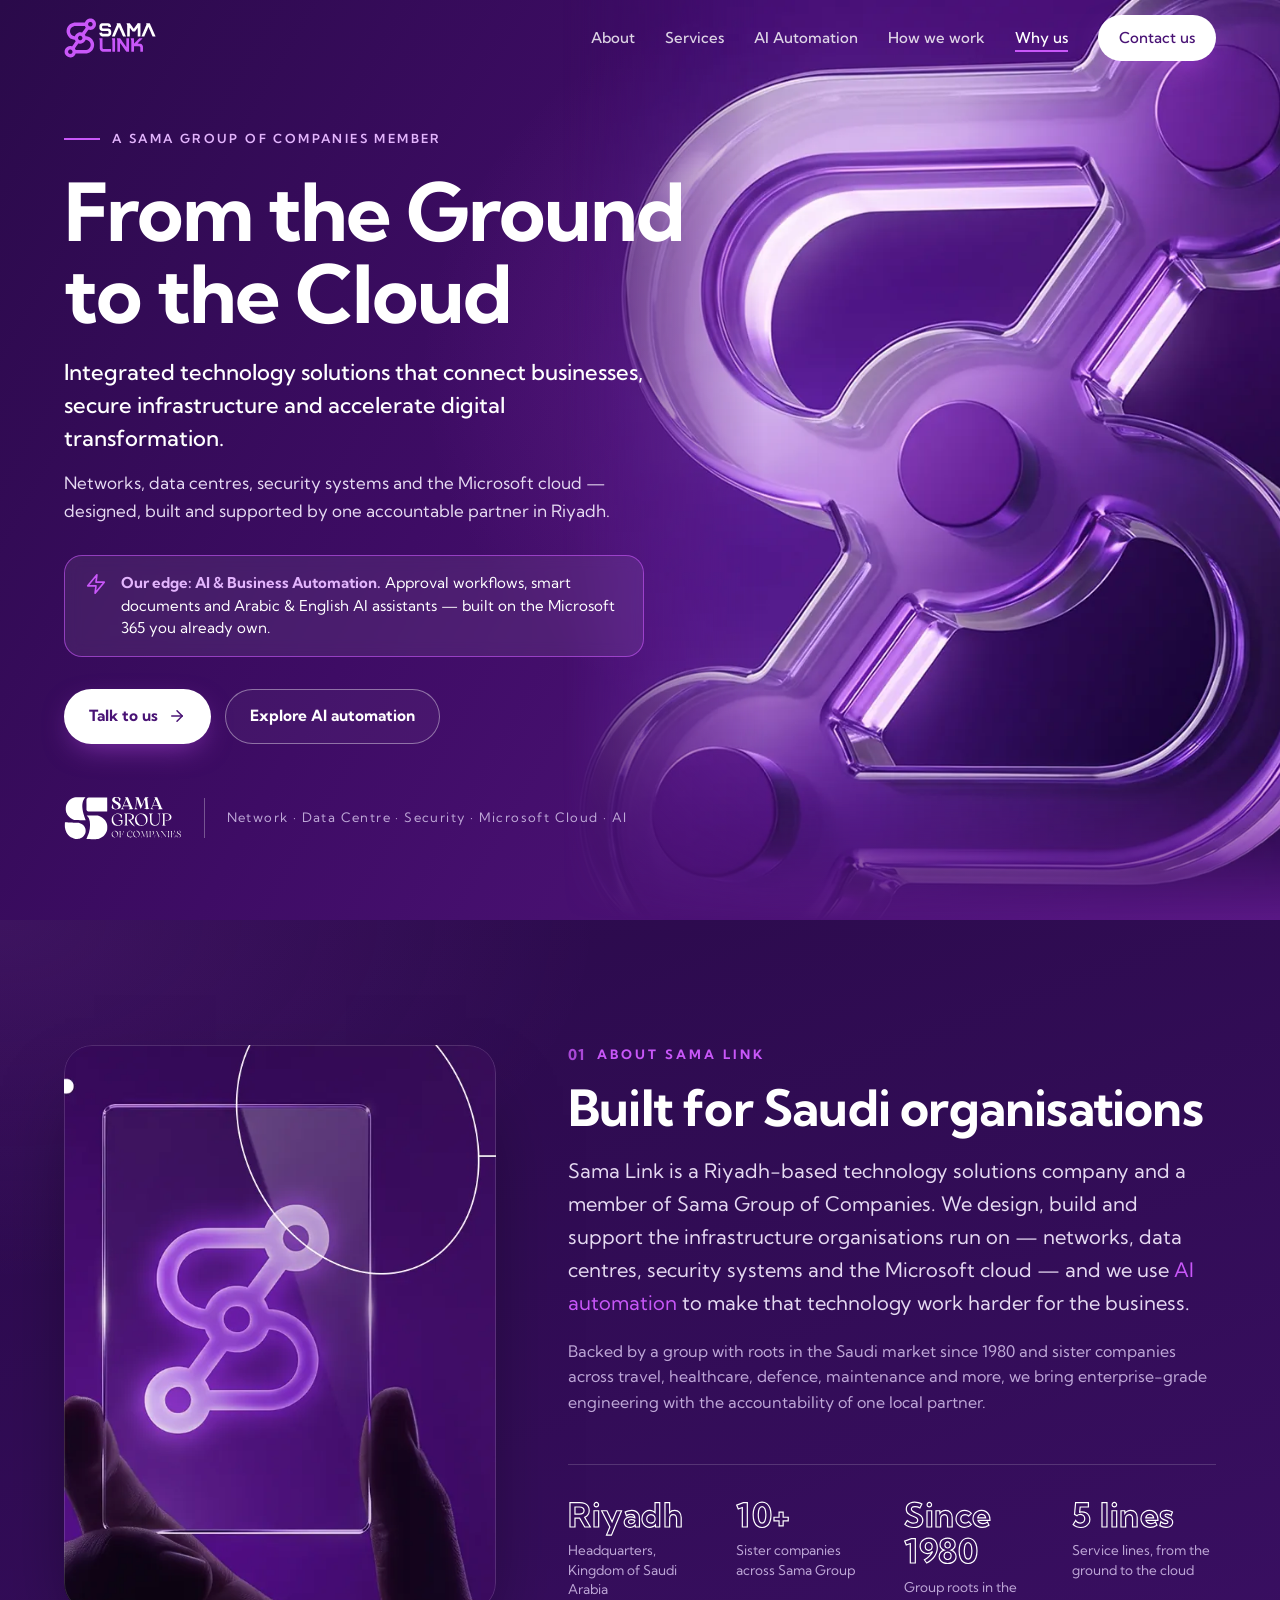
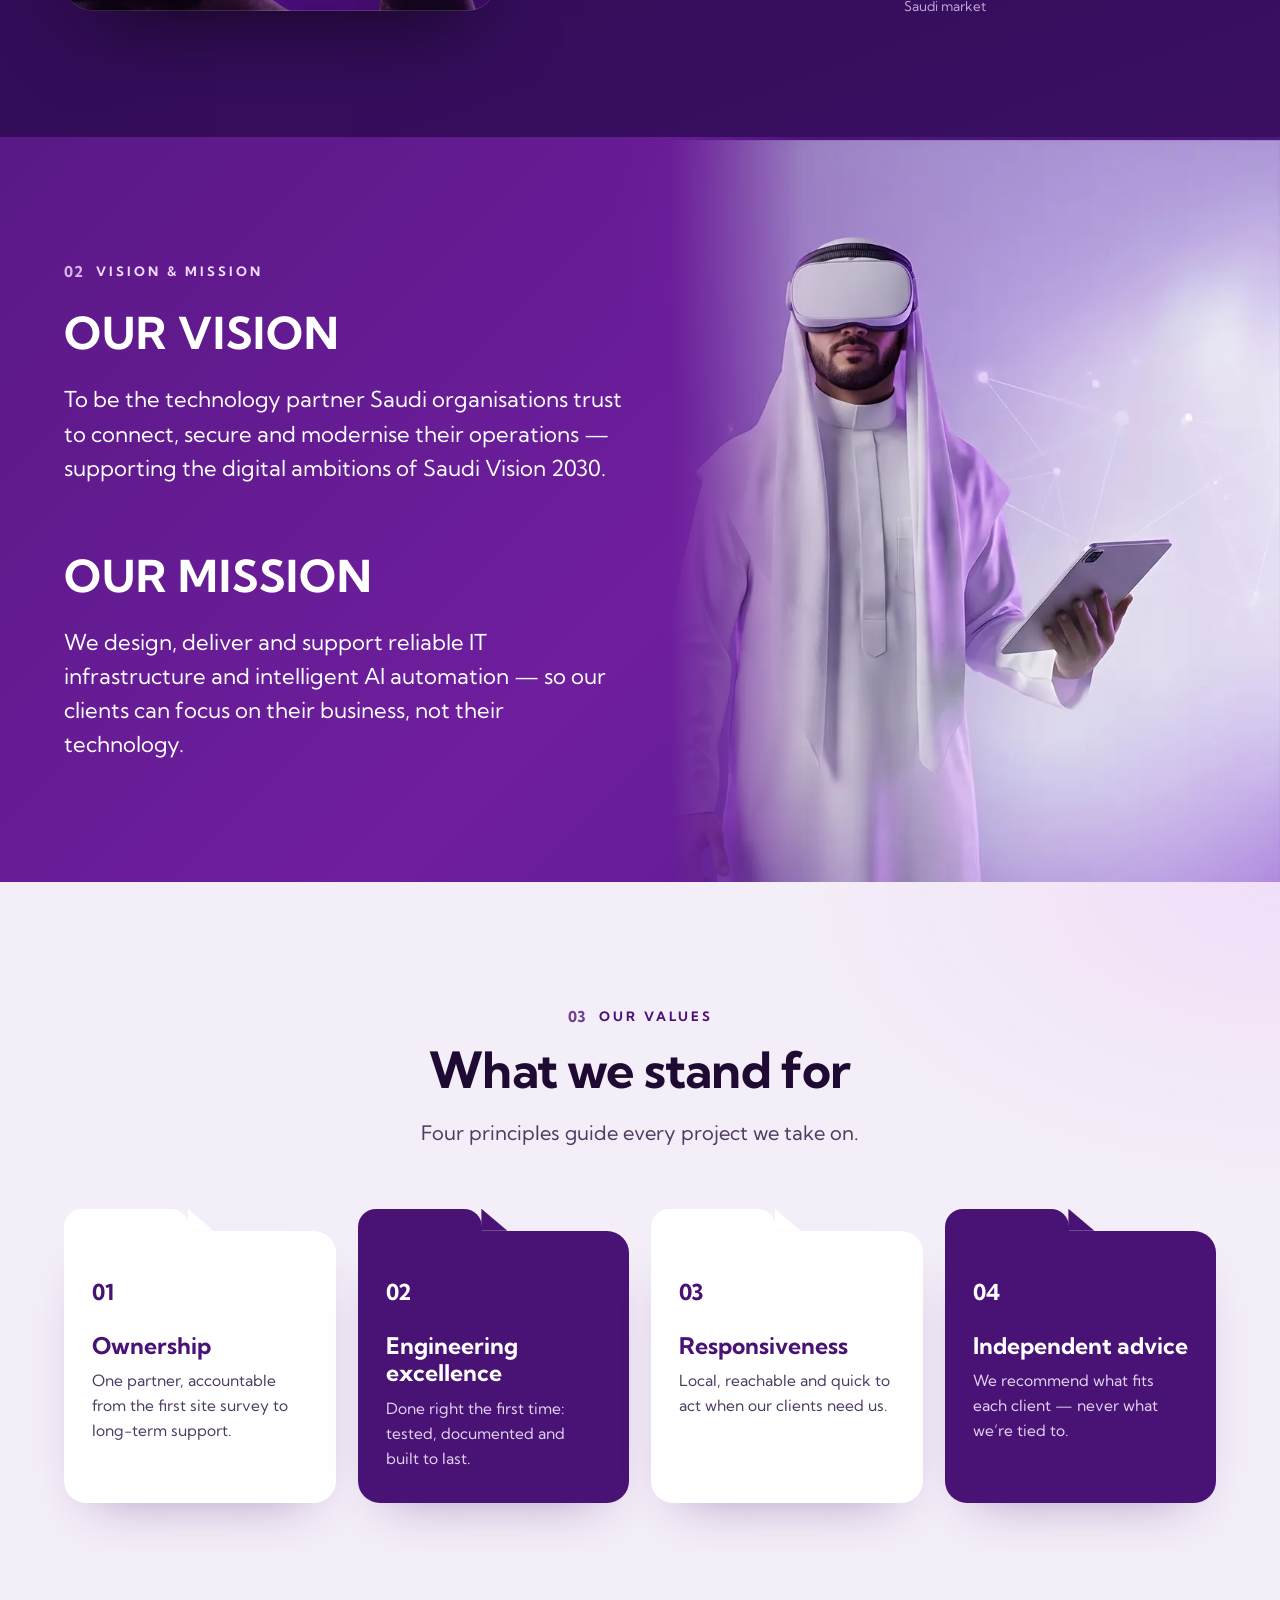
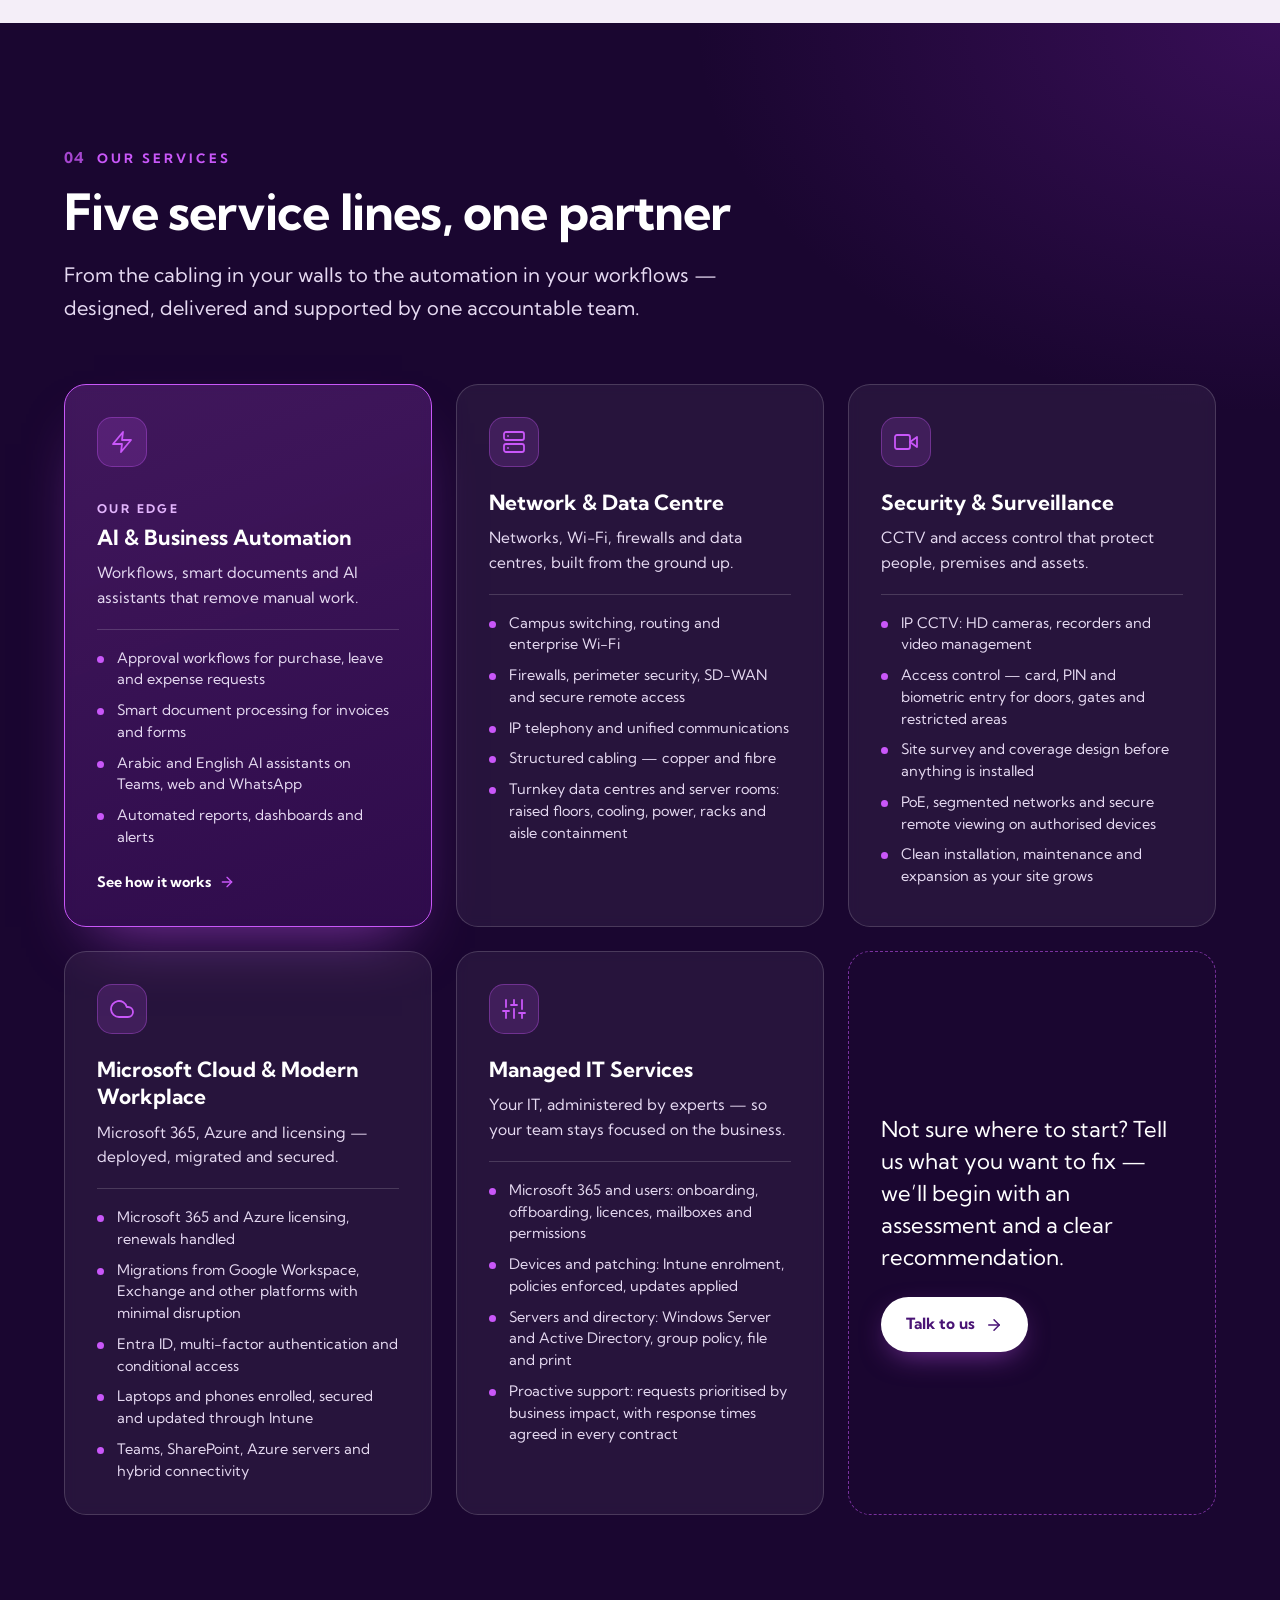
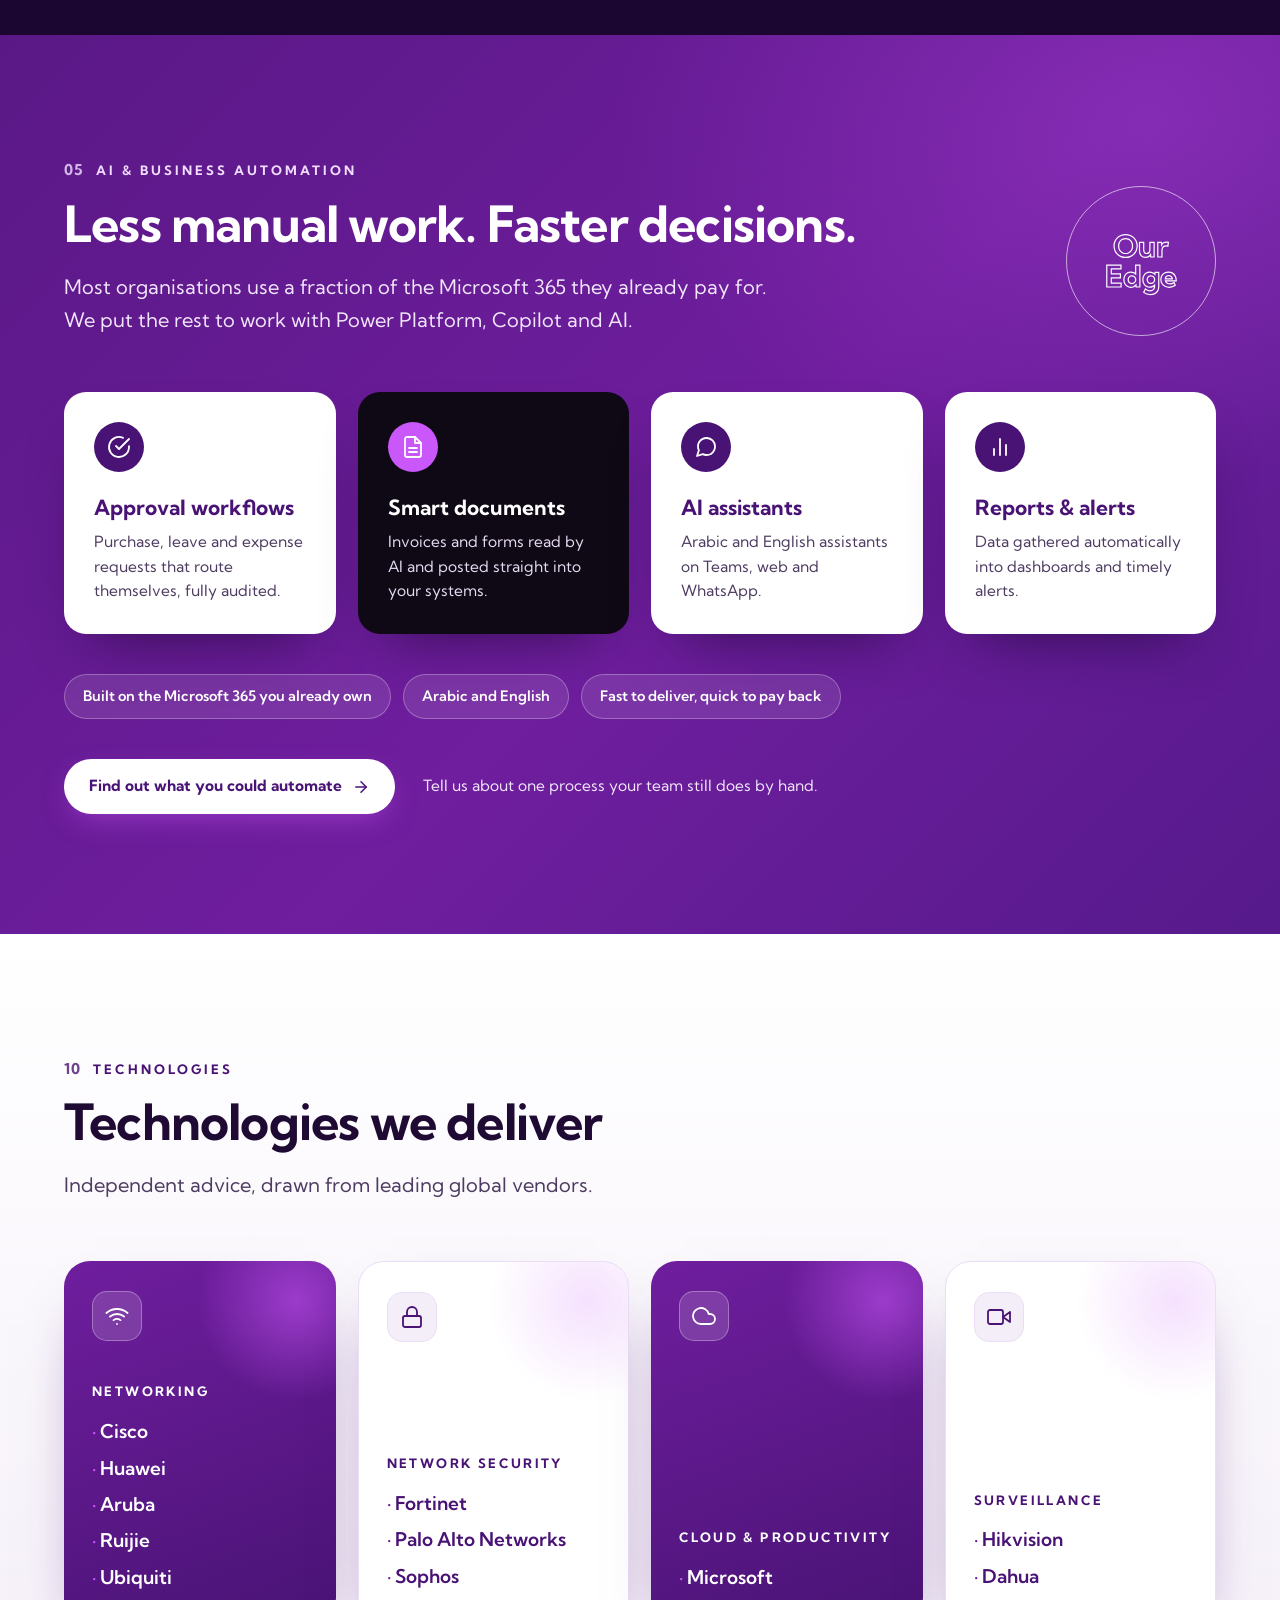
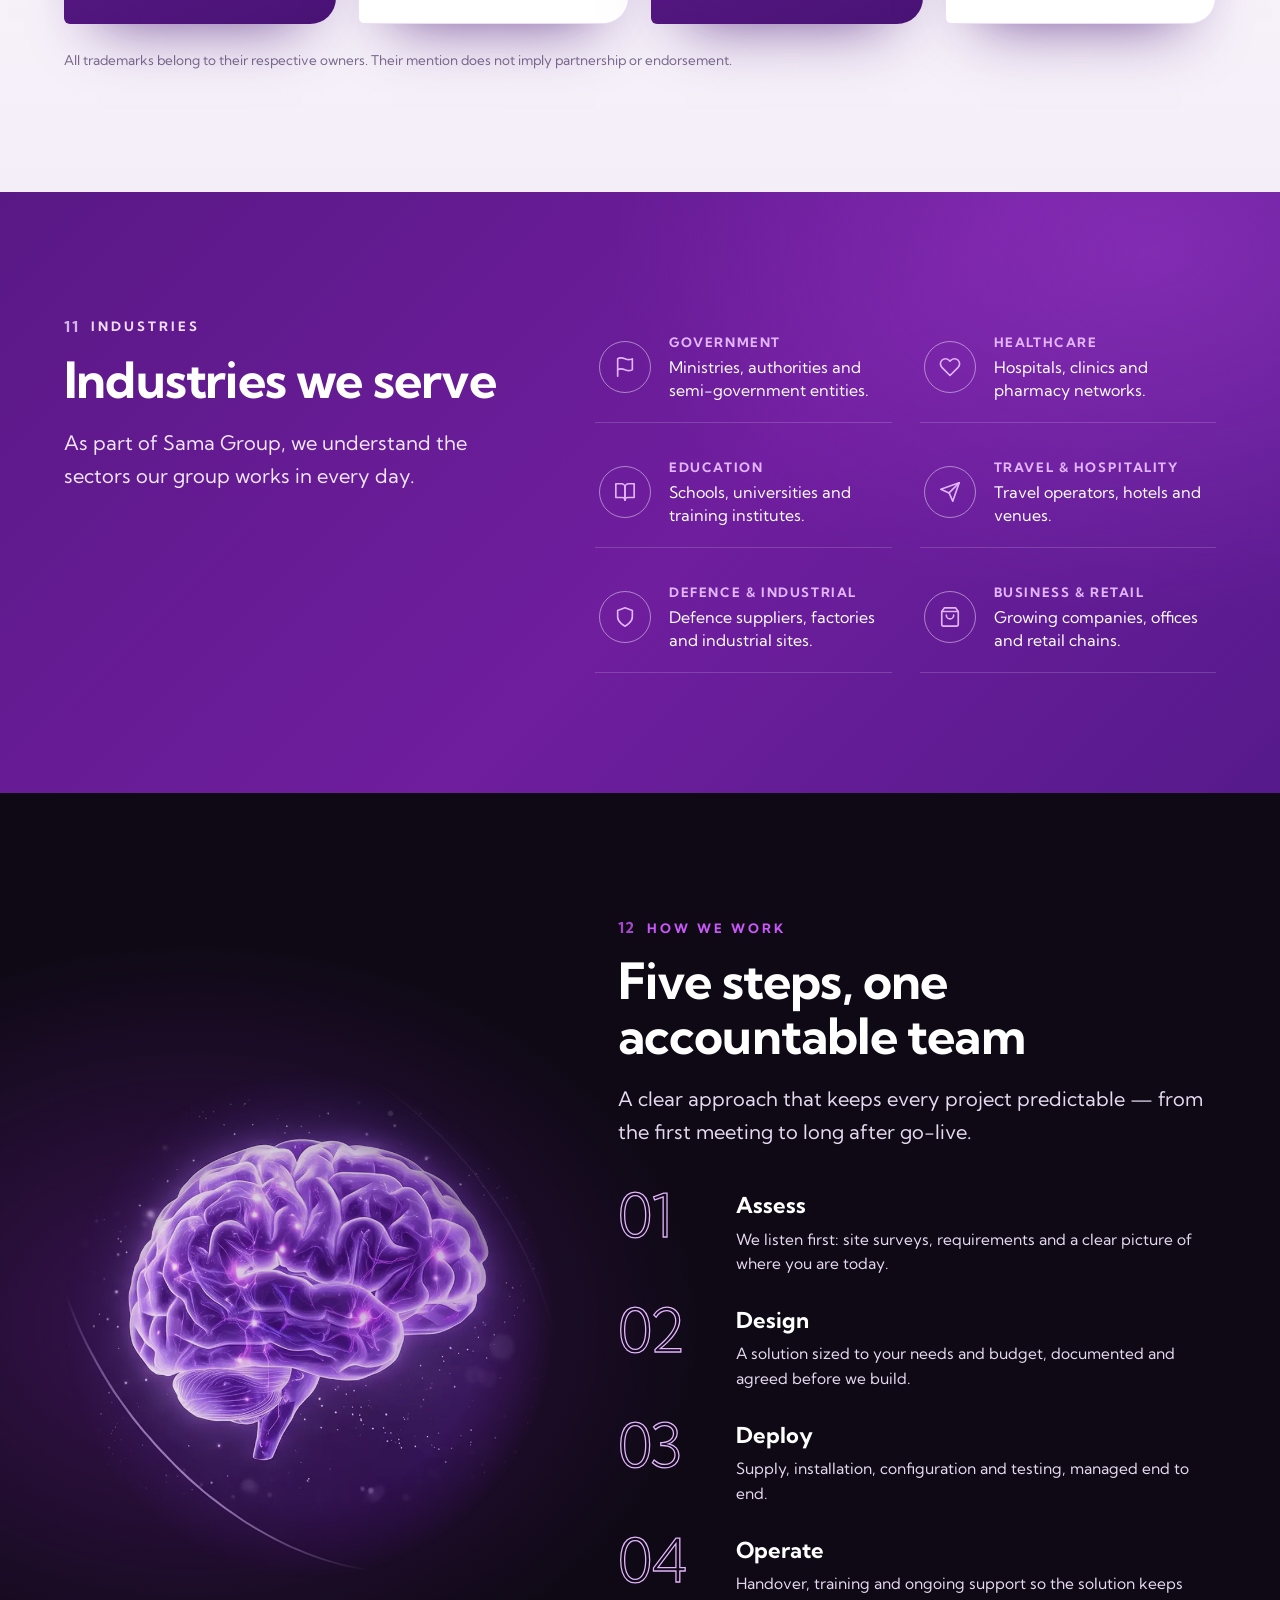
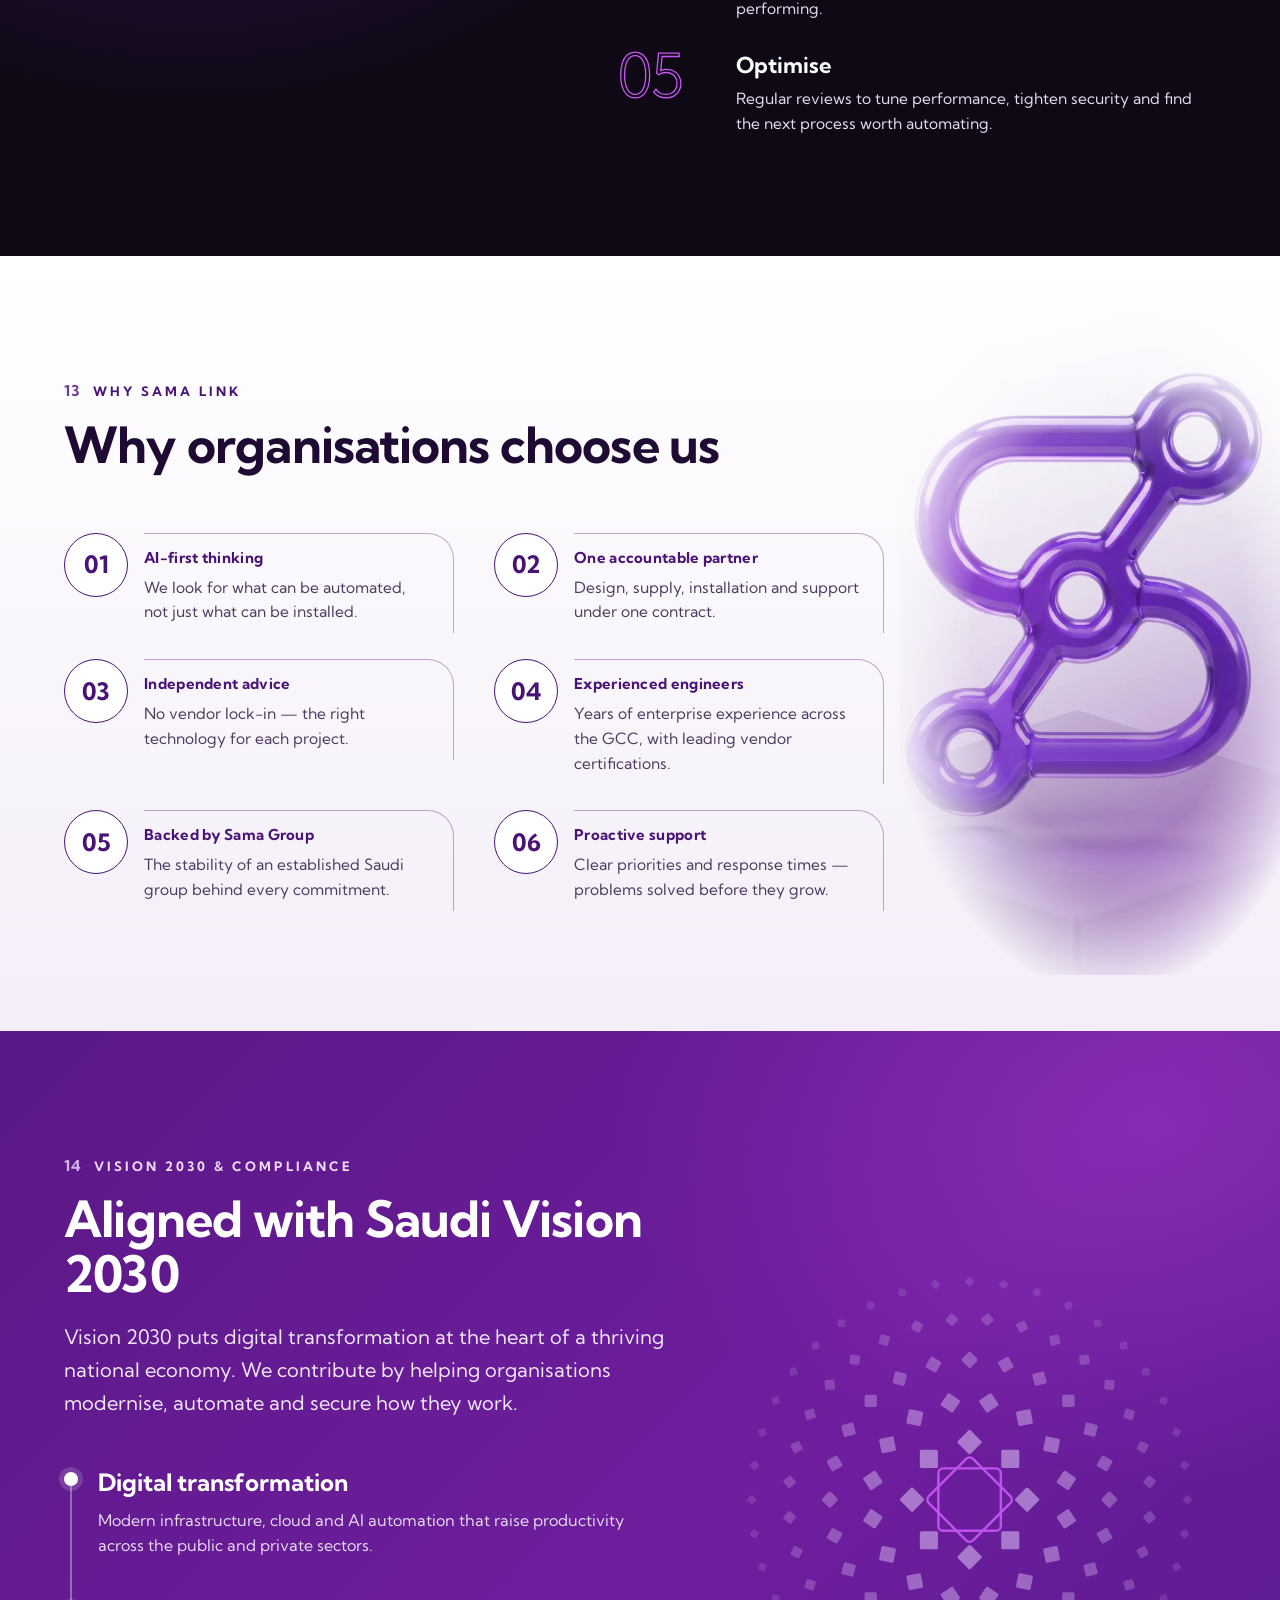
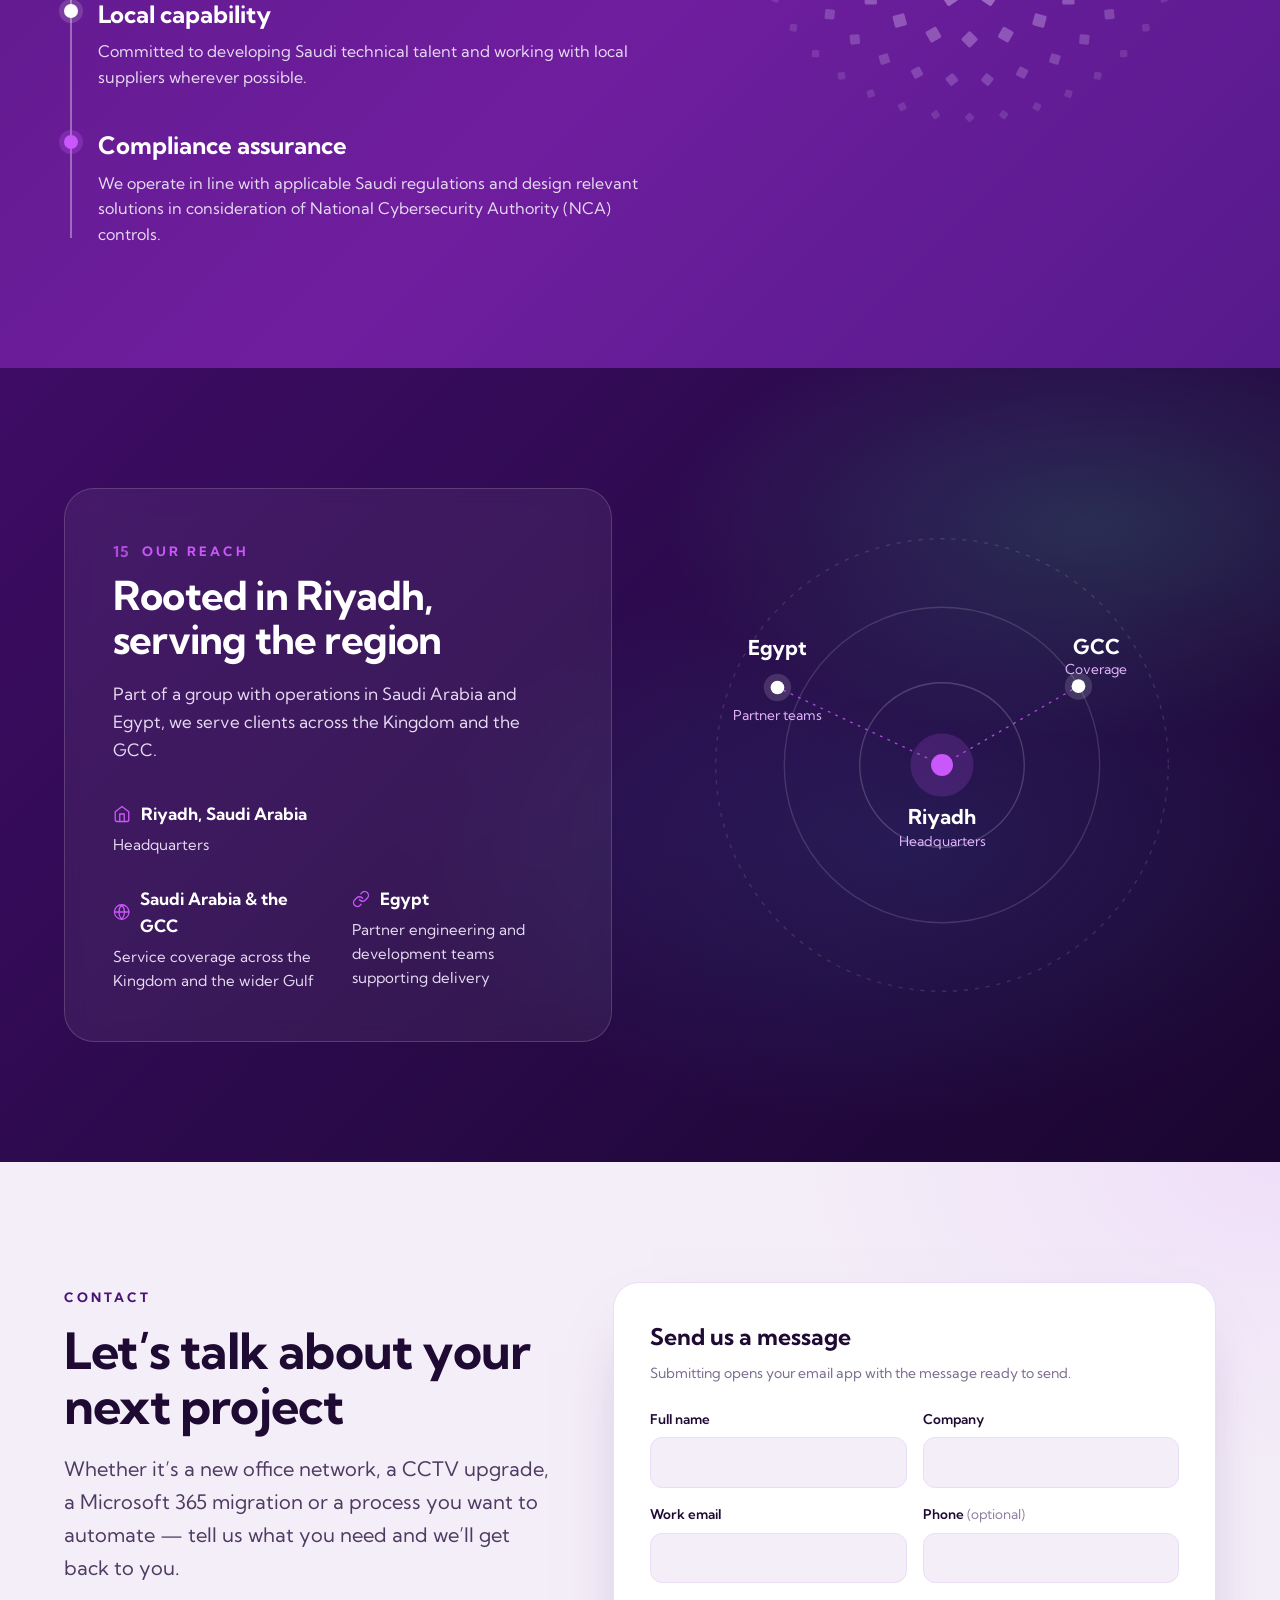
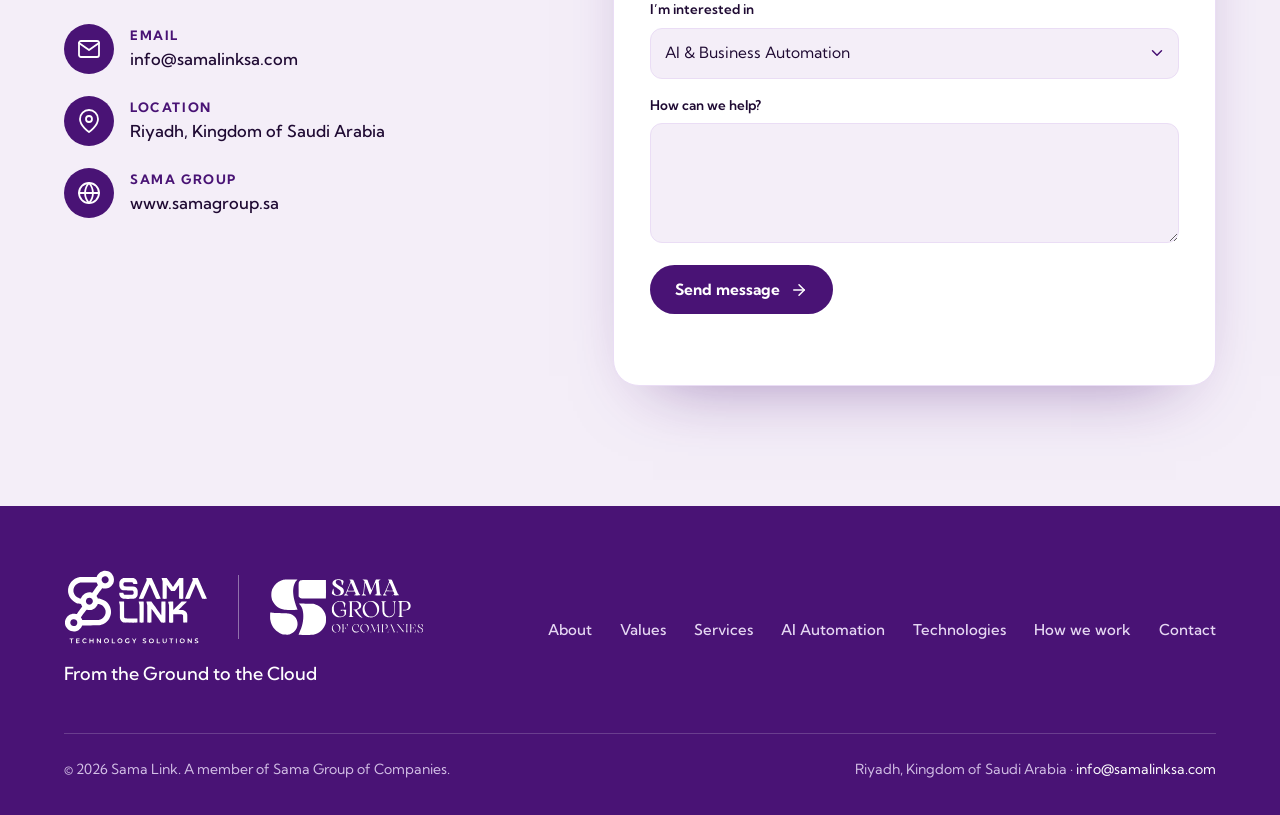
==== commit 57182118: "Add files via upload" ====
--- a/index.html
+++ b/index.html
@@ -7,22 +7,22 @@
 <meta name="description" content="Sama Link is a Riyadh-based technology solutions company and a member of Sama Group of Companies: AI & business automation, networks and data centres, security and surveillance, Microsoft cloud and managed IT services across Saudi Arabia and the GCC.">
 <link rel="canonical" href="https://samalinksa.com/">
 <meta name="theme-color" content="#2A0A4A">
-<link rel="icon" href="assets/favicon.svg" type="image/svg+xml">
-<link rel="apple-touch-icon" href="assets/img/apple-touch-icon.png">
+<link rel="icon" href="favicon.svg" type="image/svg+xml">
+<link rel="apple-touch-icon" href="apple-touch-icon.png">
 
 <meta property="og:type" content="website">
 <meta property="og:site_name" content="Sama Link">
 <meta property="og:title" content="Sama Link | Technology Solutions">
 <meta property="og:description" content="From the Ground to the Cloud — integrated technology solutions that connect businesses, secure infrastructure and accelerate digital transformation.">
 <meta property="og:url" content="https://samalinksa.com/">
-<meta property="og:image" content="https://samalinksa.com/assets/img/og-image.jpg">
+<meta property="og:image" content="https://samalinksa.com/og-image.jpg">
 <meta property="og:image:width" content="1200">
 <meta property="og:image:height" content="630">
 <meta name="twitter:card" content="summary_large_image">
 
-<link rel="preload" as="font" type="font/woff2" href="assets/fonts/kumbh-sans.woff2" crossorigin>
-<link rel="stylesheet" href="assets/style.css">
-<link rel="preload" as="image" href="assets/img/hero-s.webp">
+<link rel="preload" as="font" type="font/woff2" href="kumbh-sans.woff2" crossorigin>
+<link rel="stylesheet" href="style.css">
+<link rel="preload" as="image" href="hero-s.webp">
 
 <script type="application/ld+json">
 {
@@ -31,7 +31,7 @@
   "name": "Sama Link",
   "alternateName": "Sama Link | Technology Solutions",
   "url": "https://samalinksa.com/",
-  "logo": "https://samalinksa.com/assets/img/apple-touch-icon.png",
+  "logo": "https://samalinksa.com/apple-touch-icon.png",
   "email": "info@samalinksa.com",
   "slogan": "From the Ground to the Cloud",
   "address": { "@type": "PostalAddress", "addressLocality": "Riyadh", "addressCountry": "SA" },
@@ -102,7 +102,7 @@
 
 <!-- ================= HERO ================= -->
 <section class="hero" aria-labelledby="hero-title">
-  <div class="hero-art"><img src="assets/img/hero-s.webp" alt="" width="1020" height="1080"></div>
+  <div class="hero-art"><img src="hero-s.webp" alt="" width="1020" height="1080"></div>
   <div class="wrap">
     <div class="hero-copy">
       <p class="member rv">A Sama Group of Companies member</p>
@@ -129,7 +129,7 @@
 <!-- ================= ABOUT ================= -->
 <section class="sec bg-plum about" id="about" aria-labelledby="about-title">
   <div class="wrap about-grid">
-    <div class="about-img rv"><img src="assets/img/about-glass.webp" alt="A hand holding a glass panel with the Sama Link symbol" width="580" height="930" loading="lazy"></div>
+    <div class="about-img rv"><img src="about-glass.webp" alt="A hand holding a glass panel with the Sama Link symbol" width="580" height="930" loading="lazy"></div>
     <div>
       <div class="rv">
         <p class="eyebrow"><span class="n">01</span> About Sama Link</p>
@@ -161,7 +161,7 @@
         <p>We design, deliver and support reliable IT infrastructure and intelligent AI automation — so our clients can focus on their business, not their technology.</p>
       </div>
     </div>
-    <div class="vision-img"><img src="assets/img/vision-vr.webp" alt="A Saudi professional wearing a VR headset and holding a tablet" width="810" height="1080" loading="lazy"></div>
+    <div class="vision-img"><img src="vision-vr.webp" alt="A Saudi professional wearing a VR headset and holding a tablet" width="810" height="1080" loading="lazy"></div>
   </div>
 </section>
 
@@ -337,7 +337,7 @@
 <!-- ================= HOW WE WORK ================= -->
 <section class="sec bg-charcoal" id="how" aria-labelledby="how-title">
   <div class="wrap how-grid">
-    <div class="how-img rv"><img src="assets/img/how-brain.webp" alt="A glowing digital brain in violet light" width="850" height="880" loading="lazy"></div>
+    <div class="how-img rv"><img src="how-brain.webp" alt="A glowing digital brain in violet light" width="850" height="880" loading="lazy"></div>
     <div>
       <div class="rv">
         <p class="eyebrow"><span class="n">12</span> How we work</p>
@@ -358,7 +358,7 @@
 <!-- ================= WHY ================= -->
 <section class="sec bg-light" id="why" aria-labelledby="why-title">
   <div class="wrap why-wrap">
-    <div class="why-img" aria-hidden="true"><img src="assets/img/why-s.webp" alt="" width="620" height="1080" loading="lazy"></div>
+    <div class="why-img" aria-hidden="true"><img src="why-s.webp" alt="" width="620" height="1080" loading="lazy"></div>
     <div class="sec-head rv">
       <p class="eyebrow"><span class="n">13</span> Why Sama Link</p>
       <h2 class="h2" id="why-title">Why organisations choose us</h2>
--- a/style.css
+++ b/style.css
@@ -0,0 +1,381 @@
+/* Sama Link — samalinksa.com · v3 (new visual identity)
+   Logo treatments: dark bg → white SAMA + bright violet LINK/symbol + off-white descriptor
+                    white bg → all deep purple · deep purple bg → all white
+   Palette: Bright Violet #C957F9 (on dark) · Deep Purple #491375 (on white) · Royal #6F1E9E
+            Plum #3A0F63 · Night #1A0630 · Charcoal #0E0914 · Lavender #F4EEF8
+   Font: Kumbh Sans */
+
+@font-face {
+  font-family: 'Kumbh Sans';
+  font-style: normal;
+  font-weight: 100 900;
+  font-display: swap;
+  src: url('kumbh-sans.woff2') format('woff2-variations'), url('kumbh-sans.woff2') format('woff2');
+}
+
+:root {
+  --violet: #C957F9;
+  --violet-soft: #E3B5FD;
+  --deep: #491375;
+  --royal: #6F1E9E;
+  --plum: #3A0F63;
+  --night: #1A0630;
+  --charcoal: #0E0914;
+  --lav: #F4EEF8;
+  --lav-2: #EADDF5;
+  --ink: #1F0A33;
+  --body-light: #4D3B61;
+  --on-dark: #E6DAF2;
+  --muted-dark: #BFA8D8;
+  --glass: rgba(255, 255, 255, 0.06);
+  --glass-line: rgba(255, 255, 255, 0.16);
+  --radius: 22px;
+  --max: 1200px;
+  --font: 'Kumbh Sans', 'Segoe UI', Arial, sans-serif;
+}
+
+*, *::before, *::after { box-sizing: border-box; }
+html { scroll-behavior: smooth; -webkit-text-size-adjust: 100%; }
+body { margin: 0; background: var(--night); color: var(--on-dark); font-family: var(--font); font-size: 17px; line-height: 1.6; -webkit-font-smoothing: antialiased; }
+img, svg { display: block; max-width: 100%; }
+img { height: auto; }
+a { color: inherit; text-decoration: none; }
+h1, h2, h3, p, ul, ol { margin: 0; }
+ul, ol { padding: 0; list-style: none; }
+:focus-visible { outline: 2px solid var(--violet); outline-offset: 3px; border-radius: 6px; }
+
+.skip { position: absolute; left: -9999px; top: 8px; z-index: 100; background: #fff; color: var(--deep); padding: 10px 16px; border-radius: 10px; font-weight: 700; }
+.skip:focus { left: 16px; }
+
+.wrap { width: 100%; max-width: var(--max); margin: 0 auto; padding: 0 24px; }
+section { scroll-margin-top: 76px; position: relative; }
+.sec { padding: 120px 0; overflow: hidden; }
+
+/* backgrounds */
+.bg-night { background: radial-gradient(900px 600px at 100% 0%, rgba(111, 30, 158, 0.35), transparent 65%), var(--night); }
+.bg-plum { background: radial-gradient(1000px 600px at 0% 0%, rgba(201, 87, 249, 0.12), transparent 60%), linear-gradient(160deg, #2A0A4A 0%, var(--plum) 100%); }
+.bg-royal { background: radial-gradient(900px 600px at 90% 10%, rgba(201, 87, 249, 0.25), transparent 60%), linear-gradient(135deg, #5A1886 0%, var(--royal) 55%, #561A8C 100%); }
+.bg-charcoal { background: radial-gradient(800px 600px at 15% 50%, rgba(111, 30, 158, 0.45), transparent 65%), var(--charcoal); }
+.bg-light { background: linear-gradient(180deg, #FFFFFF 0%, var(--lav) 100%); color: var(--body-light); }
+.bg-lav { background: radial-gradient(800px 500px at 100% 0%, rgba(201, 87, 249, 0.10), transparent 60%), var(--lav); color: var(--body-light); }
+
+/* type */
+.eyebrow { display: inline-flex; align-items: center; gap: 12px; font-size: 13px; font-weight: 700; letter-spacing: 3px; text-transform: uppercase; color: var(--violet); }
+.eyebrow .n { font-size: 15px; letter-spacing: 1px; color: inherit; opacity: .8; }
+.on-light .eyebrow, .bg-light .eyebrow, .bg-lav .eyebrow { color: var(--deep); }
+.h2 { font-weight: 700; font-size: clamp(32px, 4.2vw, 50px); line-height: 1.1; letter-spacing: -0.8px; color: #fff; margin-top: 14px; }
+.bg-light .h2, .bg-lav .h2 { color: var(--ink); }
+.lead { font-size: clamp(17px, 1.6vw, 20px); line-height: 1.65; color: var(--on-dark); margin-top: 18px; max-width: 720px; }
+.bg-light .lead, .bg-lav .lead { color: var(--body-light); }
+.hl { color: var(--violet); }
+.bg-light .hl, .bg-lav .hl { color: var(--deep); }
+.sec-head { margin-bottom: 60px; }
+.sec-head.center { text-align: center; }
+.sec-head.center .lead { margin-left: auto; margin-right: auto; }
+
+/* logo (inline SVG symbols, colours via custom properties) */
+.logo { --lg-a: #C957F9; --lg-m: #FFFFFF; --lg-d: #F0EEF1; }
+.logo.on-white { --lg-a: var(--deep); --lg-m: var(--deep); --lg-d: var(--deep); }
+.logo.on-purple { --lg-a: #FFFFFF; --lg-m: #FFFFFF; --lg-d: #FFFFFF; }
+.sg { --sg: #FFFFFF; }
+.sg.on-white { --sg: var(--deep); }
+
+/* ---------- header ---------- */
+.header { position: fixed; inset: 0 0 auto 0; z-index: 50; transition: background .25s, border-color .25s, backdrop-filter .25s; border-bottom: 1px solid transparent; }
+.header.scrolled { background: rgba(26, 6, 48, 0.86); backdrop-filter: saturate(150%) blur(14px); -webkit-backdrop-filter: saturate(150%) blur(14px); border-bottom-color: rgba(255, 255, 255, 0.08); }
+.header .wrap { display: flex; align-items: center; justify-content: space-between; height: 76px; }
+.brand { display: inline-flex; align-items: center; }
+.brand svg { height: 40px; width: auto; }
+.nav { display: flex; align-items: center; gap: 30px; }
+.nav a { color: rgba(255, 255, 255, 0.82); font-size: 15px; font-weight: 500; transition: color .2s; }
+.nav a:hover, .nav a.active { color: #fff; }
+.nav a.active { box-shadow: 0 2px 0 var(--violet); }
+.menu-btn { display: none; background: rgba(255, 255, 255, 0.06); border: 1px solid var(--glass-line); border-radius: 12px; width: 44px; height: 44px; color: #fff; cursor: pointer; align-items: center; justify-content: center; }
+.menu-btn svg { width: 22px; height: 22px; }
+
+/* ---------- buttons ---------- */
+.btn { display: inline-flex; align-items: center; gap: 10px; font-family: var(--font); font-size: 15.5px; font-weight: 700; padding: 14px 24px; border-radius: 999px; border: 1px solid transparent; cursor: pointer; transition: transform .2s, background .2s, border-color .2s, box-shadow .2s; }
+.btn:hover { transform: translateY(-1px); }
+.btn svg { width: 18px; height: 18px; }
+.btn-white { background: #fff; color: var(--deep); box-shadow: 0 10px 30px -10px rgba(201, 87, 249, 0.6); }
+.btn-white:hover { box-shadow: 0 14px 34px -10px rgba(201, 87, 249, 0.85); }
+.btn-ghost { color: #fff; border-color: rgba(255, 255, 255, 0.4); background: rgba(255, 255, 255, 0.04); }
+.btn-ghost:hover { border-color: #fff; }
+.btn-deep { background: var(--deep); color: #fff; }
+.btn-deep:hover { background: #5A1A8E; }
+.nav .btn { padding: 10px 20px; color: var(--deep); }
+.nav .btn:hover { color: var(--deep); }
+
+/* ---------- hero ---------- */
+.hero { min-height: 100vh; min-height: 100svh; display: flex; align-items: center; padding: 120px 0 80px; overflow: hidden;
+  background: radial-gradient(900px 700px at 75% 40%, rgba(201, 87, 249, 0.28), transparent 60%),
+              linear-gradient(120deg, #2A0A4A 0%, #3E0C65 40%, #5A1886 100%); }
+.hero-art { position: absolute; right: 0; top: 0; height: 100%; width: min(56vw, 900px); pointer-events: none; }
+.hero-art img { width: 100%; height: 100%; object-fit: cover; object-position: left center;
+  -webkit-mask-image: linear-gradient(to right, transparent 0%, #000 28%), linear-gradient(to top, transparent 0%, #000 18%);
+  -webkit-mask-composite: source-in; mask-image: linear-gradient(to right, transparent 0%, #000 28%), linear-gradient(to top, transparent 0%, #000 18%); mask-composite: intersect; }
+.hero .wrap { position: relative; z-index: 2; }
+.hero-copy { max-width: 620px; }
+.member { display: inline-flex; align-items: center; gap: 12px; font-size: 12.5px; font-weight: 600; letter-spacing: 2.4px; text-transform: uppercase; color: var(--violet-soft); }
+.member::before { content: ""; width: 36px; height: 2px; background: var(--violet); }
+.hero h1 { font-weight: 700; font-size: clamp(44px, 6.4vw, 80px); line-height: 1.02; letter-spacing: -2px; color: #fff; margin-top: 22px; }
+.hero .sub { font-size: clamp(18px, 1.9vw, 22px); font-weight: 500; line-height: 1.5; color: #fff; margin-top: 22px; max-width: 580px; }
+.hero .lead { font-size: 17px; margin-top: 14px; max-width: 560px; color: var(--on-dark); }
+.chip { display: flex; align-items: flex-start; gap: 14px; margin-top: 30px; max-width: 580px; padding: 16px 20px; background: rgba(255, 255, 255, 0.07); border: 1px solid rgba(201, 87, 249, 0.6); border-radius: 18px; backdrop-filter: blur(8px); -webkit-backdrop-filter: blur(8px); color: #fff; font-size: 15px; line-height: 1.5; }
+.chip svg { flex-shrink: 0; width: 22px; height: 22px; color: var(--violet); margin-top: 1px; }
+.chip strong { color: var(--violet-soft); font-weight: 700; }
+.actions { display: flex; flex-wrap: wrap; gap: 14px; margin-top: 32px; }
+.hero-foot { display: flex; align-items: center; gap: 22px; margin-top: 52px; }
+.hero-foot .sg svg { height: 44px; width: auto; }
+.hero-foot .vr { width: 1px; height: 40px; background: rgba(255, 255, 255, 0.3); }
+.hero-foot p { font-size: 13px; letter-spacing: 1.4px; color: var(--muted-dark); }
+
+/* ---------- about ---------- */
+.about-grid { display: grid; grid-template-columns: 0.8fr 1.2fr; gap: 72px; align-items: center; }
+.about-img { position: relative; border-radius: 28px; overflow: hidden; aspect-ratio: 580 / 760; box-shadow: 0 40px 80px -30px rgba(0, 0, 0, 0.6); }
+.about-img img { width: 100%; height: 100%; object-fit: cover; object-position: center top; }
+.about-img::after { content: ""; position: absolute; inset: 0; border-radius: inherit; border: 1px solid rgba(255, 255, 255, 0.14); pointer-events: none; }
+.about .sub { font-size: 16px; color: var(--muted-dark); margin-top: 20px; max-width: 680px; }
+.facts { display: grid; grid-template-columns: repeat(4, minmax(0, 1fr)); gap: 24px; margin-top: 48px; padding-top: 32px; border-top: 1px solid var(--glass-line); }
+.fact .big { font-size: clamp(26px, 2.6vw, 34px); font-weight: 700; line-height: 1.1; color: transparent; -webkit-text-stroke: 1.2px #fff; letter-spacing: 0.5px; }
+.fact .small { font-size: 13.5px; color: var(--muted-dark); margin-top: 8px; line-height: 1.45; }
+
+/* ---------- vision ---------- */
+.vision { padding: 0; }
+.vision-grid { display: grid; grid-template-columns: 1.05fr 0.95fr; align-items: stretch; min-height: 620px; }
+.vision-copy { padding: 120px 0; display: flex; flex-direction: column; justify-content: center; gap: 56px; }
+.vision-copy h2 { font-size: clamp(30px, 3.6vw, 44px); font-weight: 700; letter-spacing: 1px; color: #fff; text-transform: uppercase; }
+.vision-copy p:not(.eyebrow) { font-size: clamp(18px, 1.8vw, 22px); line-height: 1.55; color: #fff; margin-top: 14px; max-width: 560px; font-weight: 400; }
+.vision-img { position: relative; margin-right: calc(-1 * (max(0px, (100vw - var(--max)) / 2) + 24px)); }
+.vision-img img { position: absolute; inset: 0; width: 100%; height: 100%; object-fit: cover; object-position: center top;
+  -webkit-mask-image: linear-gradient(to right, transparent 0%, #000 22%); mask-image: linear-gradient(to right, transparent 0%, #000 22%); }
+
+/* ---------- values ---------- */
+.values { display: grid; grid-template-columns: repeat(4, minmax(0, 1fr)); gap: 22px; }
+.value { position: relative; background: #fff; border-radius: 0 22px 22px 22px; padding: 34px 28px 32px; margin-top: 22px; box-shadow: 0 24px 50px -30px rgba(73, 19, 117, 0.45); }
+.value::before { content: ""; position: absolute; left: 0; top: -22px; width: 46%; height: 23px; background: inherit; border-radius: 18px 18px 0 0; }
+.value::after { content: ""; position: absolute; left: calc(46% - 1px); top: -22px; width: 26px; height: 22px; background: inherit; clip-path: polygon(0 0, 0 100%, 100% 100%); border-top-right-radius: 6px; }
+.value .num { font-size: 22px; font-weight: 700; color: var(--deep); }
+.value h3 { font-size: 23px; font-weight: 700; color: var(--deep); margin-top: 22px; line-height: 1.2; }
+.value p { font-size: 15.5px; color: var(--body-light); margin-top: 10px; }
+.value.dark { background: var(--deep); }
+.value.dark .num, .value.dark h3 { color: #fff; }
+.value.dark p { color: #E2D3F1; }
+
+/* ---------- cards (glass on dark) ---------- */
+.card { background: var(--glass); border: 1px solid var(--glass-line); border-radius: var(--radius); padding: 32px; backdrop-filter: blur(6px); -webkit-backdrop-filter: blur(6px); }
+.card h3 { font-weight: 700; font-size: 21px; line-height: 1.3; color: #fff; }
+.card p { font-size: 15.5px; line-height: 1.6; color: var(--on-dark); margin-top: 10px; }
+.ico { width: 50px; height: 50px; border-radius: 15px; background: rgba(201, 87, 249, 0.16); border: 1px solid rgba(201, 87, 249, 0.35); display: flex; align-items: center; justify-content: center; flex-shrink: 0; }
+.ico svg { width: 24px; height: 24px; color: var(--violet); }
+
+/* services */
+.services { display: grid; grid-template-columns: repeat(3, minmax(0, 1fr)); gap: 24px; }
+.svc { display: flex; flex-direction: column; }
+.svc .ico { margin-bottom: 22px; }
+.svc ul { margin-top: 18px; padding-top: 18px; border-top: 1px solid var(--glass-line); display: grid; gap: 9px; }
+.svc li { position: relative; padding-left: 20px; font-size: 14.5px; line-height: 1.5; color: var(--on-dark); }
+.svc li::before { content: ""; position: absolute; left: 0; top: 8px; width: 7px; height: 7px; border-radius: 50%; background: var(--violet); }
+.svc.edge { background: linear-gradient(160deg, rgba(201, 87, 249, 0.22), rgba(111, 30, 158, 0.25)); border: 1.5px solid var(--violet); box-shadow: 0 30px 60px -30px rgba(201, 87, 249, 0.6); }
+.svc .tag { font-size: 12px; font-weight: 700; letter-spacing: 2.4px; color: var(--violet-soft); margin-bottom: 6px; }
+.svc .more { margin-top: auto; padding-top: 22px; font-size: 14.5px; font-weight: 700; display: inline-flex; align-items: center; gap: 8px; color: #fff; }
+.svc .more svg { width: 16px; height: 16px; color: var(--violet); }
+.svc-note { display: flex; flex-direction: column; justify-content: center; border: 1px dashed rgba(201, 87, 249, 0.55); border-radius: var(--radius); padding: 32px; }
+.svc-note p { font-weight: 400; font-size: 22px; line-height: 1.45; color: #fff; }
+.svc-note .btn { margin-top: 24px; align-self: flex-start; }
+
+/* ---------- AI (white cards on royal purple) ---------- */
+.ai-head { display: grid; grid-template-columns: 1fr auto; gap: 40px; align-items: end; margin-bottom: 56px; }
+.edge-badge { width: 150px; height: 150px; border-radius: 50%; border: 1.5px solid rgba(255, 255, 255, 0.6); display: flex; align-items: center; justify-content: center; text-align: center; font-size: 30px; font-weight: 700; line-height: 1; color: transparent; -webkit-text-stroke: 1.2px #fff; transform: rotate(-8deg); }
+.ai-grid { display: grid; grid-template-columns: repeat(4, minmax(0, 1fr)); gap: 22px; }
+.wcard { background: #fff; border-radius: var(--radius); padding: 30px; color: var(--body-light); box-shadow: 0 30px 60px -30px rgba(26, 6, 48, 0.7); }
+.wcard .ico { background: var(--deep); border: 0; border-radius: 50%; margin-bottom: 22px; }
+.wcard .ico svg { color: #fff; }
+.wcard h3 { font-size: 21px; font-weight: 700; color: var(--deep); line-height: 1.25; }
+.wcard p { font-size: 15.5px; margin-top: 10px; }
+.wcard.dark { background: var(--charcoal); color: var(--on-dark); }
+.wcard.dark h3 { color: #fff; }
+.wcard.dark .ico { background: var(--violet); }
+.pills { display: flex; flex-wrap: wrap; gap: 12px; margin-top: 40px; }
+.pill { font-size: 14.5px; font-weight: 600; color: #fff; background: rgba(255, 255, 255, 0.1); border: 1px solid rgba(255, 255, 255, 0.28); border-radius: 999px; padding: 10px 18px; }
+.ai-cta { margin-top: 40px; display: flex; flex-wrap: wrap; align-items: center; gap: 18px 28px; }
+.ai-cta p { color: #F1E6FB; font-size: 15.5px; }
+
+/* ---------- technologies (light) ---------- */
+.tech { display: grid; grid-template-columns: repeat(4, minmax(0, 1fr)); gap: 22px; }
+.tcard { position: relative; overflow: hidden; border-radius: 26px 26px 26px 6px; padding: 30px 28px 32px; background: linear-gradient(160deg, var(--royal), var(--deep)); color: #fff; min-height: 300px; display: flex; flex-direction: column; box-shadow: 0 30px 60px -34px rgba(73, 19, 117, 0.8); }
+.tcard::after { content: ""; position: absolute; right: -60px; top: -60px; width: 200px; height: 200px; border-radius: 50%; background: radial-gradient(circle, rgba(201, 87, 249, 0.55), transparent 70%); }
+.tcard.alt { background: #fff; color: var(--deep); border: 1px solid var(--lav-2); }
+.tcard.alt::after { background: radial-gradient(circle, rgba(201, 87, 249, 0.18), transparent 70%); }
+.tcard .ico { background: rgba(255, 255, 255, 0.14); border-color: rgba(255, 255, 255, 0.3); }
+.tcard .ico svg { color: #fff; }
+.tcard.alt .ico { background: var(--lav); border-color: var(--lav-2); }
+.tcard.alt .ico svg { color: var(--deep); }
+.tcard .cat { font-size: 13px; font-weight: 700; letter-spacing: 2.4px; margin-top: auto; padding-top: 40px; }
+.tcard ul { margin-top: 14px; display: grid; gap: 6px; }
+.tcard li { font-size: 19px; font-weight: 600; }
+.tcard li::before { content: "· "; color: var(--violet); }
+.tcard.alt li::before { color: var(--royal); }
+.note { font-size: 13.5px; color: #7A6A8C; margin-top: 26px; }
+
+/* ---------- industries ---------- */
+.ind-grid { display: grid; grid-template-columns: 0.85fr 1.15fr; gap: 72px; align-items: start; }
+.ind-list { display: grid; grid-template-columns: 1fr 1fr; gap: 14px 28px; }
+.ind { position: relative; display: flex; gap: 18px; align-items: center; padding: 20px 4px; border-bottom: 1px solid var(--glass-line); }
+.ind .ring { width: 52px; height: 52px; border-radius: 50%; border: 1.5px solid rgba(255, 255, 255, 0.45); display: flex; align-items: center; justify-content: center; flex-shrink: 0; }
+.ind .ring svg { width: 22px; height: 22px; color: var(--violet-soft); }
+.ind h3 { font-size: 13px; font-weight: 700; letter-spacing: 1.6px; text-transform: uppercase; color: var(--violet-soft); }
+.ind p { font-size: 16px; color: #fff; margin-top: 3px; line-height: 1.45; }
+
+/* ---------- how we work ---------- */
+.how-grid { display: grid; grid-template-columns: 0.9fr 1.1fr; gap: 64px; align-items: center; }
+.how-img { position: relative; aspect-ratio: 850 / 880; }
+.how-img img { width: 100%; height: 100%; object-fit: cover; -webkit-mask-image: radial-gradient(closest-side, #000 70%, transparent 100%); mask-image: radial-gradient(closest-side, #000 70%, transparent 100%); }
+.steps { display: grid; gap: 26px; margin-top: 40px; }
+.step { display: grid; grid-template-columns: 96px 1fr; gap: 22px; align-items: start; }
+.step .num { font-size: 60px; font-weight: 300; line-height: .9; color: transparent; -webkit-text-stroke: 1.3px var(--violet-soft); letter-spacing: -1px; }
+.step:last-child .num { -webkit-text-stroke-color: var(--violet); }
+.step h3 { font-size: 22px; font-weight: 700; color: #fff; }
+.step p { font-size: 15.5px; color: var(--on-dark); margin-top: 4px; }
+.step .new { display: inline-block; margin-left: 10px; vertical-align: middle; font-size: 11px; letter-spacing: 1.6px; font-weight: 700; color: var(--charcoal); background: var(--violet); padding: 3px 9px; border-radius: 999px; }
+
+/* ---------- why (light) ---------- */
+.why-wrap { position: relative; }
+.why-img { position: absolute; right: -40px; top: 50%; transform: translateY(-50%); width: 380px; pointer-events: none; }
+.why-img img { width: 100%; mix-blend-mode: multiply; -webkit-mask-image: radial-gradient(ellipse 60% 55% at 55% 48%, #000 60%, transparent 100%); mask-image: radial-gradient(ellipse 60% 55% at 55% 48%, #000 60%, transparent 100%); }
+.why-list { display: grid; grid-template-columns: repeat(2, minmax(0, 1fr)); gap: 26px 40px; max-width: 820px; }
+.why { display: grid; grid-template-columns: 64px 1fr; gap: 16px; align-items: start; }
+.why .num { width: 64px; height: 64px; border-radius: 50%; border: 1.5px solid var(--deep); display: flex; align-items: center; justify-content: center; font-size: 24px; font-weight: 700; color: var(--deep); background: #fff; }
+.why .box { border-top: 1.5px solid rgba(73, 19, 117, 0.35); border-right: 1.5px solid rgba(73, 19, 117, 0.35); border-top-right-radius: 26px; padding: 12px 22px 8px 0; }
+.why h3 { font-size: 15px; font-weight: 700; color: var(--deep); letter-spacing: .3px; }
+.why p { font-size: 15.5px; color: var(--body-light); margin-top: 6px; }
+
+/* ---------- vision 2030 ---------- */
+.v-grid { display: grid; grid-template-columns: 1.1fr 0.9fr; gap: 56px; align-items: center; }
+.timeline { position: relative; display: grid; gap: 36px; margin-top: 44px; padding-left: 34px; }
+.timeline::before { content: ""; position: absolute; left: 6px; top: 10px; bottom: 10px; width: 1.5px; background: rgba(255, 255, 255, 0.35); }
+.tl { position: relative; }
+.tl::before { content: ""; position: absolute; left: -34px; top: 9px; width: 14px; height: 14px; border-radius: 50%; background: #fff; box-shadow: 0 0 0 5px rgba(255, 255, 255, 0.15); }
+.tl h3 { font-size: 24px; font-weight: 700; color: #fff; }
+.tl p { font-size: 16px; color: var(--on-dark); margin-top: 6px; max-width: 560px; }
+.tl.hi::before { background: var(--violet); box-shadow: 0 0 0 5px rgba(201, 87, 249, 0.25); }
+.v-pattern { width: 100%; max-width: 520px; margin: 0 auto; opacity: .9; }
+
+/* ---------- reach ---------- */
+.reach { background:
+  radial-gradient(600px 300px at 85% 20%, rgba(52, 211, 153, 0.18), transparent 70%),
+  radial-gradient(700px 400px at 70% 60%, rgba(56, 189, 248, 0.10), transparent 70%),
+  linear-gradient(135deg, #3E0C65 0%, #2A0A4A 50%, #1A0630 100%); }
+.reach-grid { display: grid; grid-template-columns: 1fr 1fr; gap: 56px; align-items: center; }
+.panel { background: rgba(255, 255, 255, 0.06); border: 1px solid var(--glass-line); border-radius: 30px; padding: 48px; backdrop-filter: blur(10px); -webkit-backdrop-filter: blur(10px); }
+.panel .h2 { margin-top: 10px; font-size: clamp(28px, 3.4vw, 40px); }
+.locs { display: grid; grid-template-columns: 1fr 1fr; gap: 28px; margin-top: 36px; }
+.loc.full { grid-column: 1 / -1; }
+.loc h3 { font-size: 17px; font-weight: 700; color: #fff; display: flex; align-items: center; gap: 10px; }
+.loc h3 svg { width: 18px; height: 18px; color: var(--violet); }
+.loc p { font-size: 15px; color: var(--on-dark); margin-top: 6px; }
+.reach-art { width: 100%; max-width: 480px; justify-self: center; }
+
+/* ---------- contact (light) ---------- */
+.contact-grid { display: grid; grid-template-columns: 0.9fr 1.1fr; gap: 56px; align-items: start; }
+.cinfo { display: grid; gap: 22px; margin-top: 40px; }
+.citem { display: flex; gap: 16px; align-items: center; }
+.citem .ico { background: var(--deep); border: 0; border-radius: 50%; }
+.citem .ico svg { color: #fff; }
+.citem h3 { font-size: 13px; font-weight: 700; letter-spacing: 1.6px; text-transform: uppercase; color: var(--deep); }
+.citem p { font-size: 16.5px; color: var(--ink); font-weight: 500; }
+.citem a:hover { text-decoration: underline; }
+.form { background: #fff; border: 1px solid var(--lav-2); border-radius: 26px; padding: 36px; box-shadow: 0 30px 70px -40px rgba(73, 19, 117, 0.55); }
+.form h3 { font-weight: 700; font-size: 23px; color: var(--ink); }
+.form .hint { font-size: 14px; color: #7A6A8C; margin-top: 6px; }
+.fields { display: grid; grid-template-columns: 1fr 1fr; gap: 16px; margin-top: 24px; }
+.field { display: flex; flex-direction: column; gap: 7px; }
+.field.full { grid-column: 1 / -1; }
+.field label { font-size: 13.5px; font-weight: 600; color: var(--ink); }
+.field label .opt { color: #8D7DA0; font-weight: 400; }
+.field input, .field select, .field textarea { font: inherit; font-size: 15.5px; color: var(--ink); background: var(--lav); border: 1px solid var(--lav-2); border-radius: 12px; padding: 12px 14px; width: 100%; }
+.field textarea { resize: vertical; min-height: 120px; }
+.field select { appearance: none; -webkit-appearance: none; background-image: url("data:image/svg+xml,%3Csvg xmlns='http://www.w3.org/2000/svg' viewBox='0 0 24 24' fill='none' stroke='%23491375' stroke-width='2' stroke-linecap='round' stroke-linejoin='round'%3E%3Cpolyline points='6 9 12 15 18 9'/%3E%3C/svg%3E"); background-repeat: no-repeat; background-position: right 12px center; background-size: 18px; padding-right: 40px; }
+.field input:focus, .field select:focus, .field textarea:focus { outline: none; border-color: var(--royal); box-shadow: 0 0 0 3px rgba(111, 30, 158, 0.15); background: #fff; }
+.form .btn { margin-top: 22px; }
+.form-msg { font-size: 14px; color: var(--body-light); margin-top: 14px; min-height: 1.5em; }
+.form-msg a { color: var(--deep); font-weight: 600; text-decoration: underline; }
+
+/* ---------- footer (deep purple → all-white logo) ---------- */
+.footer { background: var(--deep); color: #E6D8F3; padding: 64px 0 34px; }
+.footer-top { display: flex; flex-wrap: wrap; justify-content: space-between; gap: 40px; align-items: center; }
+.lockups { display: flex; align-items: center; gap: 30px; }
+.lockups .logo svg { height: 74px; width: auto; }
+.lockups .vr { width: 1px; height: 64px; background: rgba(255, 255, 255, 0.4); }
+.lockups .sg svg { height: 58px; width: auto; }
+.footer .tagline { font-size: 18px; font-weight: 500; color: #fff; margin-top: 16px; }
+.flinks { display: flex; flex-wrap: wrap; gap: 12px 28px; }
+.flinks a { color: #E6D8F3; font-size: 15px; font-weight: 500; }
+.flinks a:hover { color: #fff; }
+.footer-bottom { display: flex; flex-wrap: wrap; justify-content: space-between; gap: 12px; margin-top: 44px; padding-top: 24px; border-top: 1px solid rgba(255, 255, 255, 0.18); font-size: 14px; color: #D3C0E6; }
+.footer-bottom a { color: #fff; }
+.footer-bottom a:hover { text-decoration: underline; }
+
+/* ---------- reveal motion ---------- */
+.js .rv { opacity: 0; transform: translateY(24px); transition: opacity .75s ease-out, transform .75s ease-out; transition-delay: calc(var(--i, 0) * 90ms); }
+.js .rv.in { opacity: 1; transform: none; }
+@keyframes float { 0%, 100% { transform: translateY(0); } 50% { transform: translateY(-12px); } }
+.hero-art img { animation: float 9s ease-in-out infinite; }
+@media (prefers-reduced-motion: reduce) {
+  html { scroll-behavior: auto; }
+  .js .rv { opacity: 1; transform: none; transition: none; }
+  .hero-art img { animation: none; }
+  .btn { transition: none; }
+}
+
+/* ---------- responsive ---------- */
+@media (max-width: 1120px) {
+  .ai-grid, .tech, .values { grid-template-columns: repeat(2, minmax(0, 1fr)); }
+  .services { grid-template-columns: repeat(2, minmax(0, 1fr)); }
+  .values { row-gap: 44px; }
+  .why-img { display: none; }
+  .why-list { max-width: none; }
+}
+@media (max-width: 960px) {
+  .menu-btn { display: inline-flex; }
+  .nav { position: absolute; top: 76px; left: 0; right: 0; flex-direction: column; align-items: stretch; gap: 0; padding: 8px 24px 24px; background: rgba(26, 6, 48, 0.98); border-bottom: 1px solid rgba(255, 255, 255, 0.1); display: none; }
+  .nav.open { display: flex; }
+  .header:has(.nav.open) { background: rgba(26, 6, 48, 0.98); }
+  .nav a { padding: 14px 0; border-bottom: 1px solid rgba(255, 255, 255, 0.08); font-size: 16px; }
+  .nav a.active { box-shadow: none; color: var(--violet-soft); }
+  .nav .btn { margin-top: 18px; justify-content: center; border-bottom: 0; padding: 13px 18px; }
+  .hero { min-height: auto; padding: 110px 0 72px; }
+  .hero-art { position: relative; width: 100%; height: 360px; margin-top: -10px; order: -1; }
+  .hero-art img { object-position: center 30%; -webkit-mask-image: linear-gradient(to top, transparent 0%, #000 35%); mask-image: linear-gradient(to top, transparent 0%, #000 35%); }
+  .hero { flex-direction: column; align-items: stretch; }
+  .about-grid, .ind-grid, .how-grid, .v-grid, .reach-grid, .contact-grid, .vision-grid { grid-template-columns: 1fr; }
+  .about-img { max-width: 420px; aspect-ratio: 1 / 1; }
+  .about-img img { object-position: center 30%; }
+  .vision-copy { padding: 80px 0 40px; }
+  .vision-img { height: 440px; margin: 0 -24px; }
+  .vision-img img { -webkit-mask-image: linear-gradient(to bottom, transparent 0%, #000 25%); mask-image: linear-gradient(to bottom, transparent 0%, #000 25%); }
+  .how-img { max-width: 440px; margin: 0 auto; }
+  .v-pattern { max-width: 360px; }
+  .ai-head { grid-template-columns: 1fr; }
+  .edge-badge { display: none; }
+  .sec { padding: 90px 0; }
+}
+@media (max-width: 640px) {
+  body { font-size: 16px; }
+  .services, .ai-grid, .tech, .values, .fields, .ind-list, .why-list, .locs { grid-template-columns: 1fr; }
+  .facts { grid-template-columns: 1fr 1fr; gap: 26px 18px; }
+  .hero-art { height: 300px; }
+  .brand svg { height: 34px; }
+  .hero-foot { flex-wrap: wrap; gap: 14px; }
+  .hero-foot .vr { display: none; }
+  .panel { padding: 30px 24px; }
+  .form { padding: 26px; }
+  .step { grid-template-columns: 70px 1fr; gap: 14px; }
+  .step .num { font-size: 46px; }
+  .lockups { gap: 20px; }
+  .lockups .logo svg { height: 58px; }
+  .lockups .sg svg { height: 44px; }
+  .sec-head { margin-bottom: 42px; }
+  .tcard { min-height: 0; }
+  .tcard .cat { padding-top: 26px; }
+}
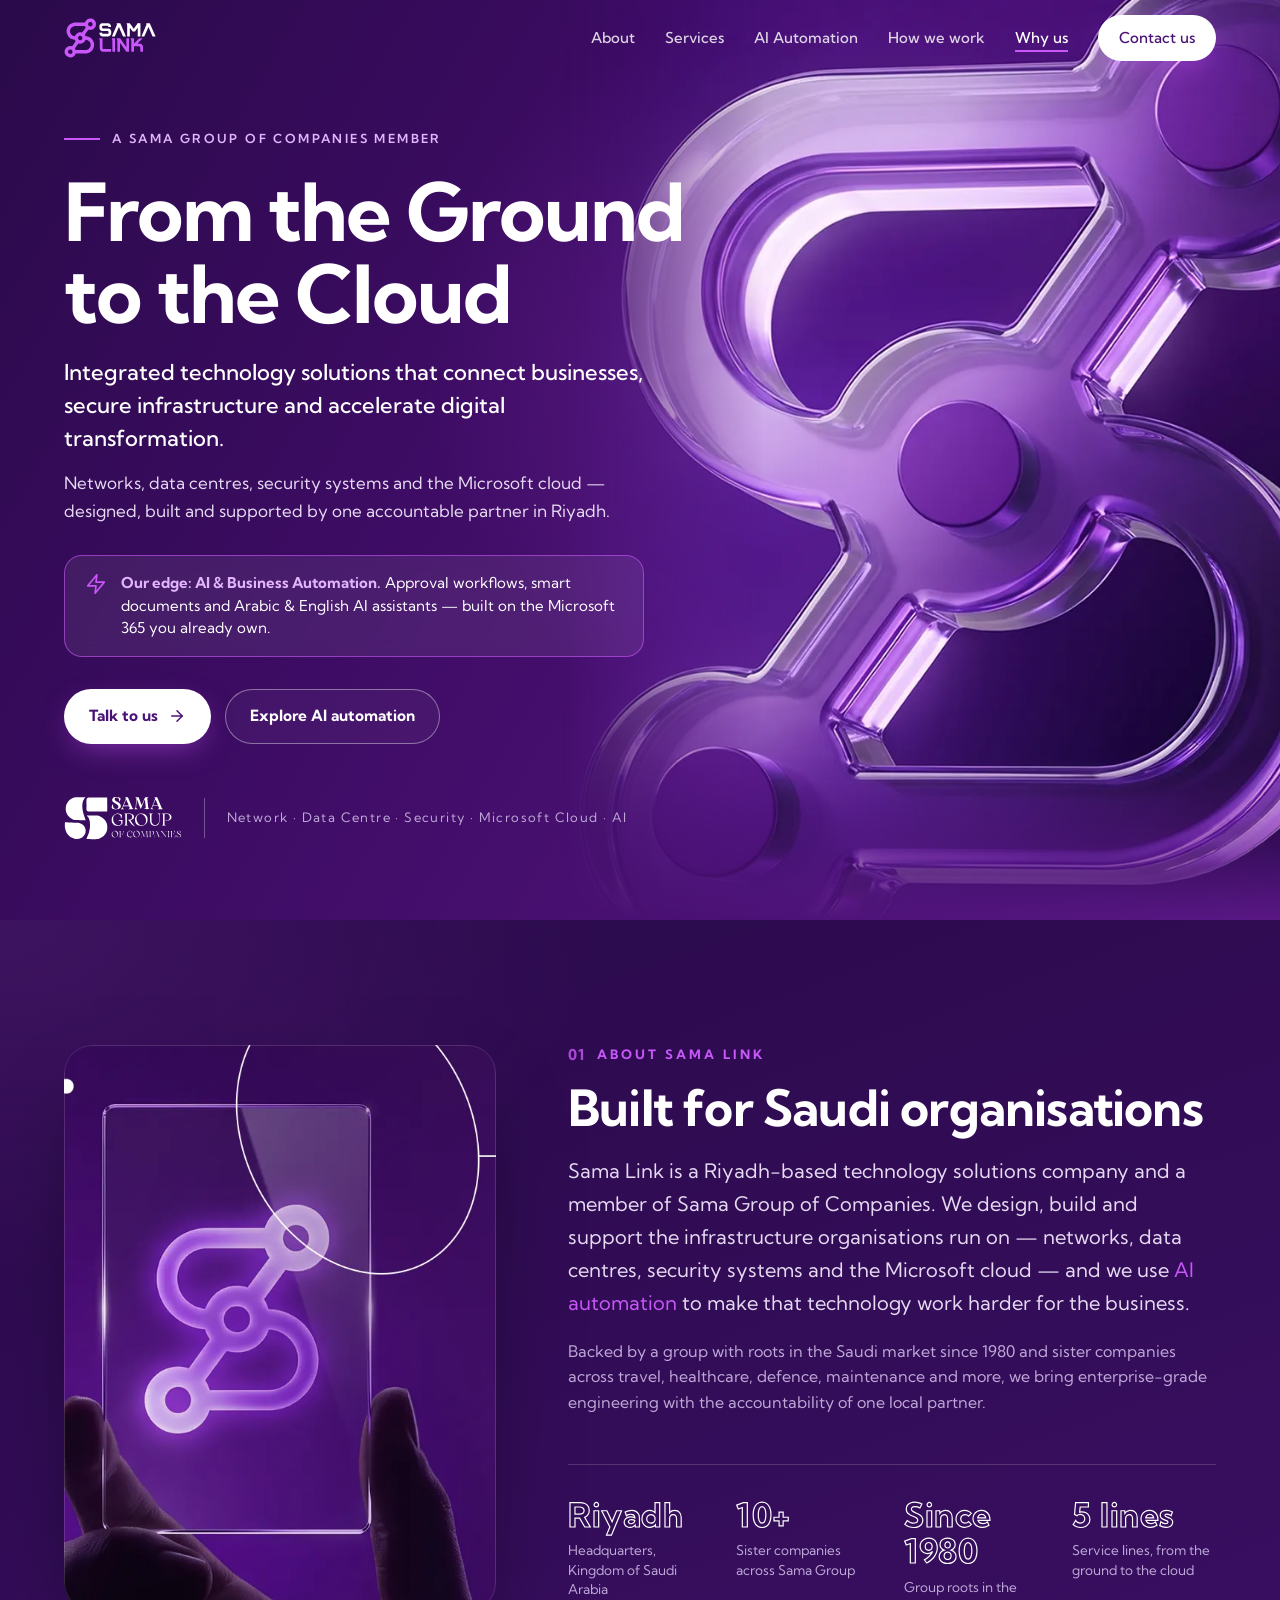
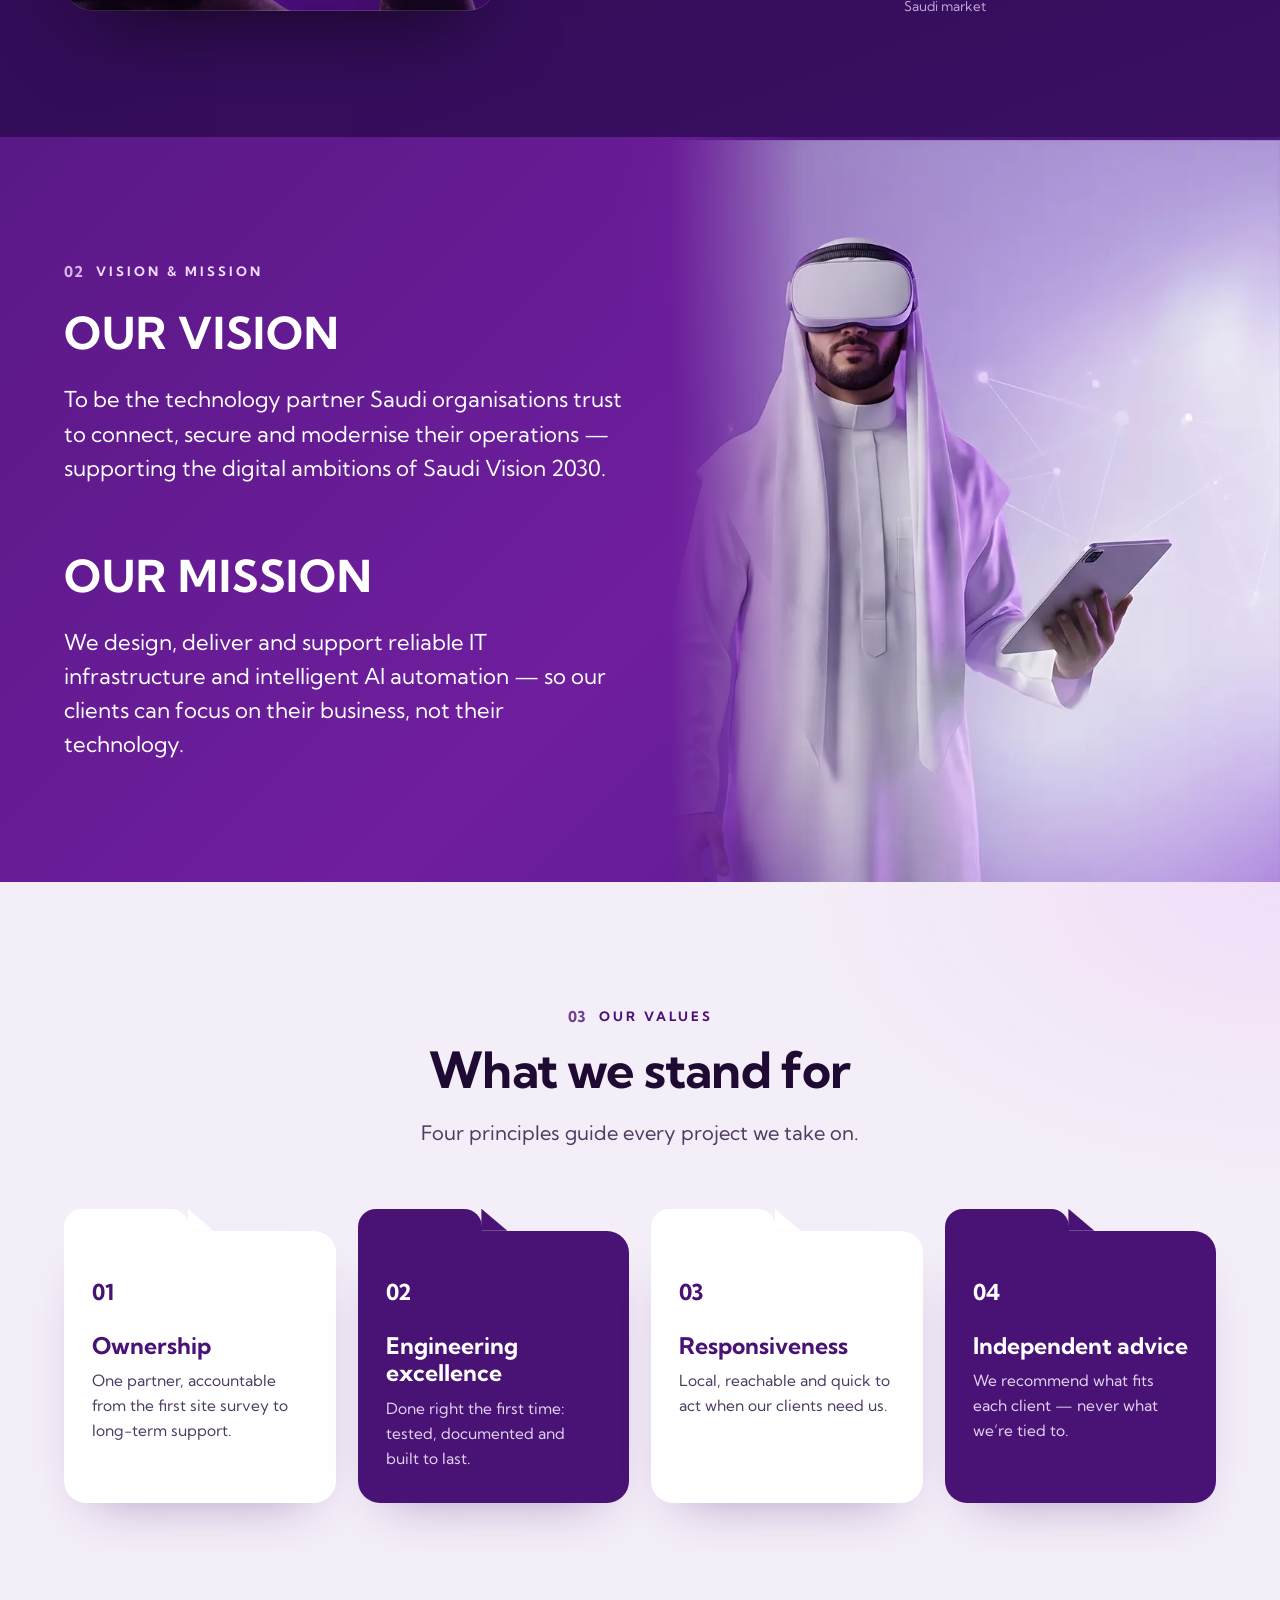
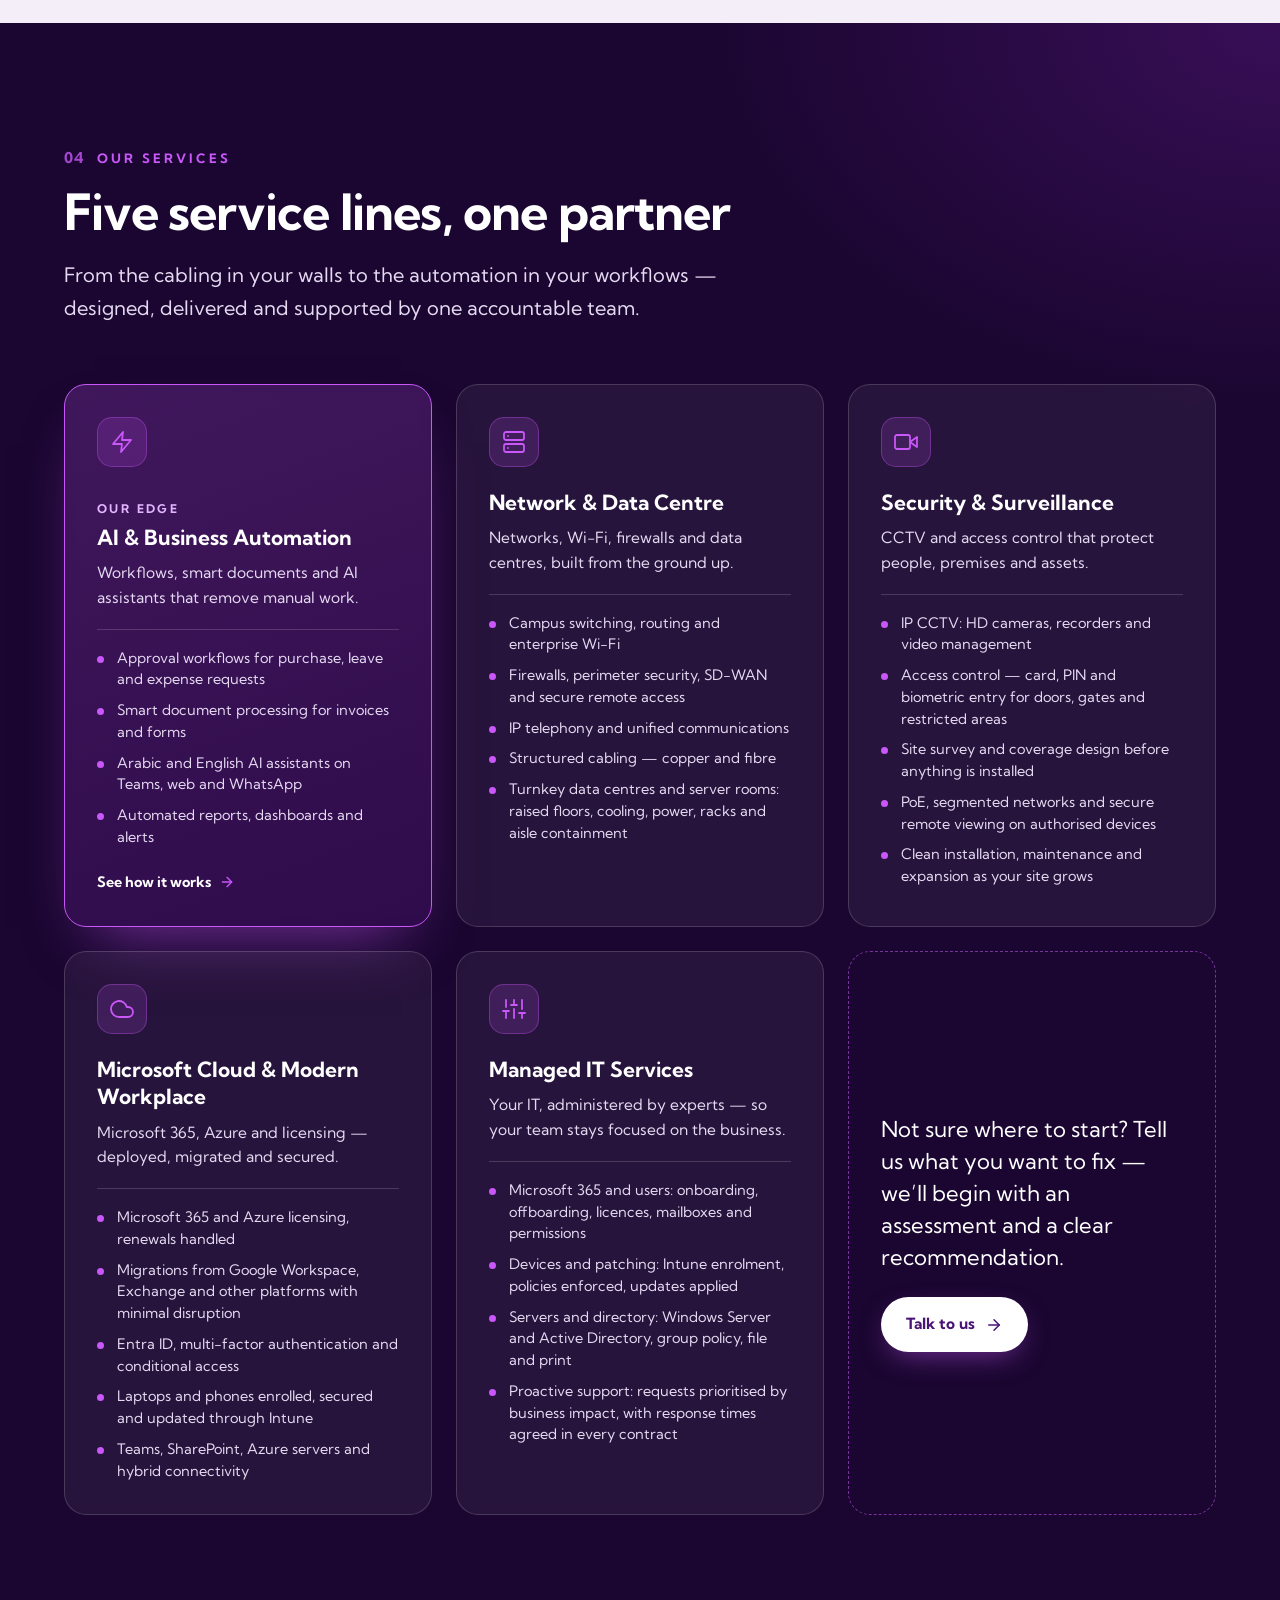
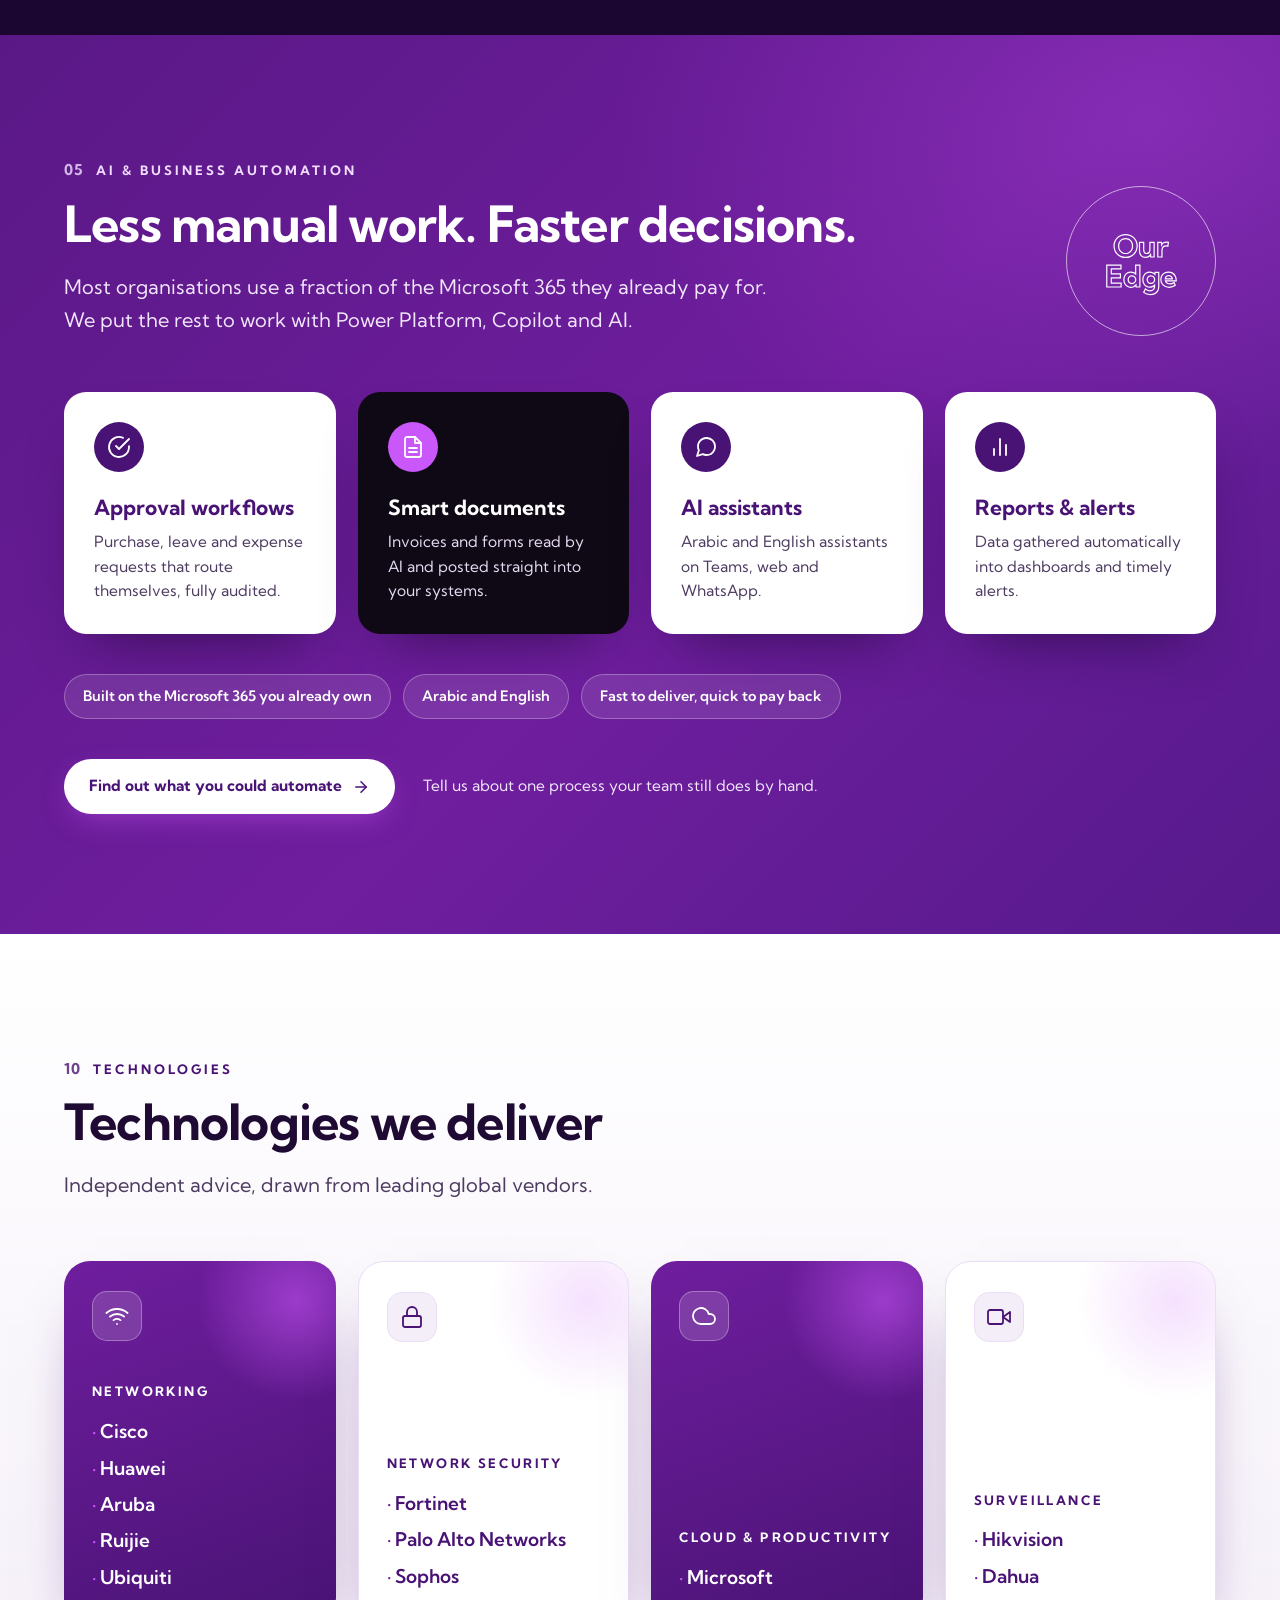
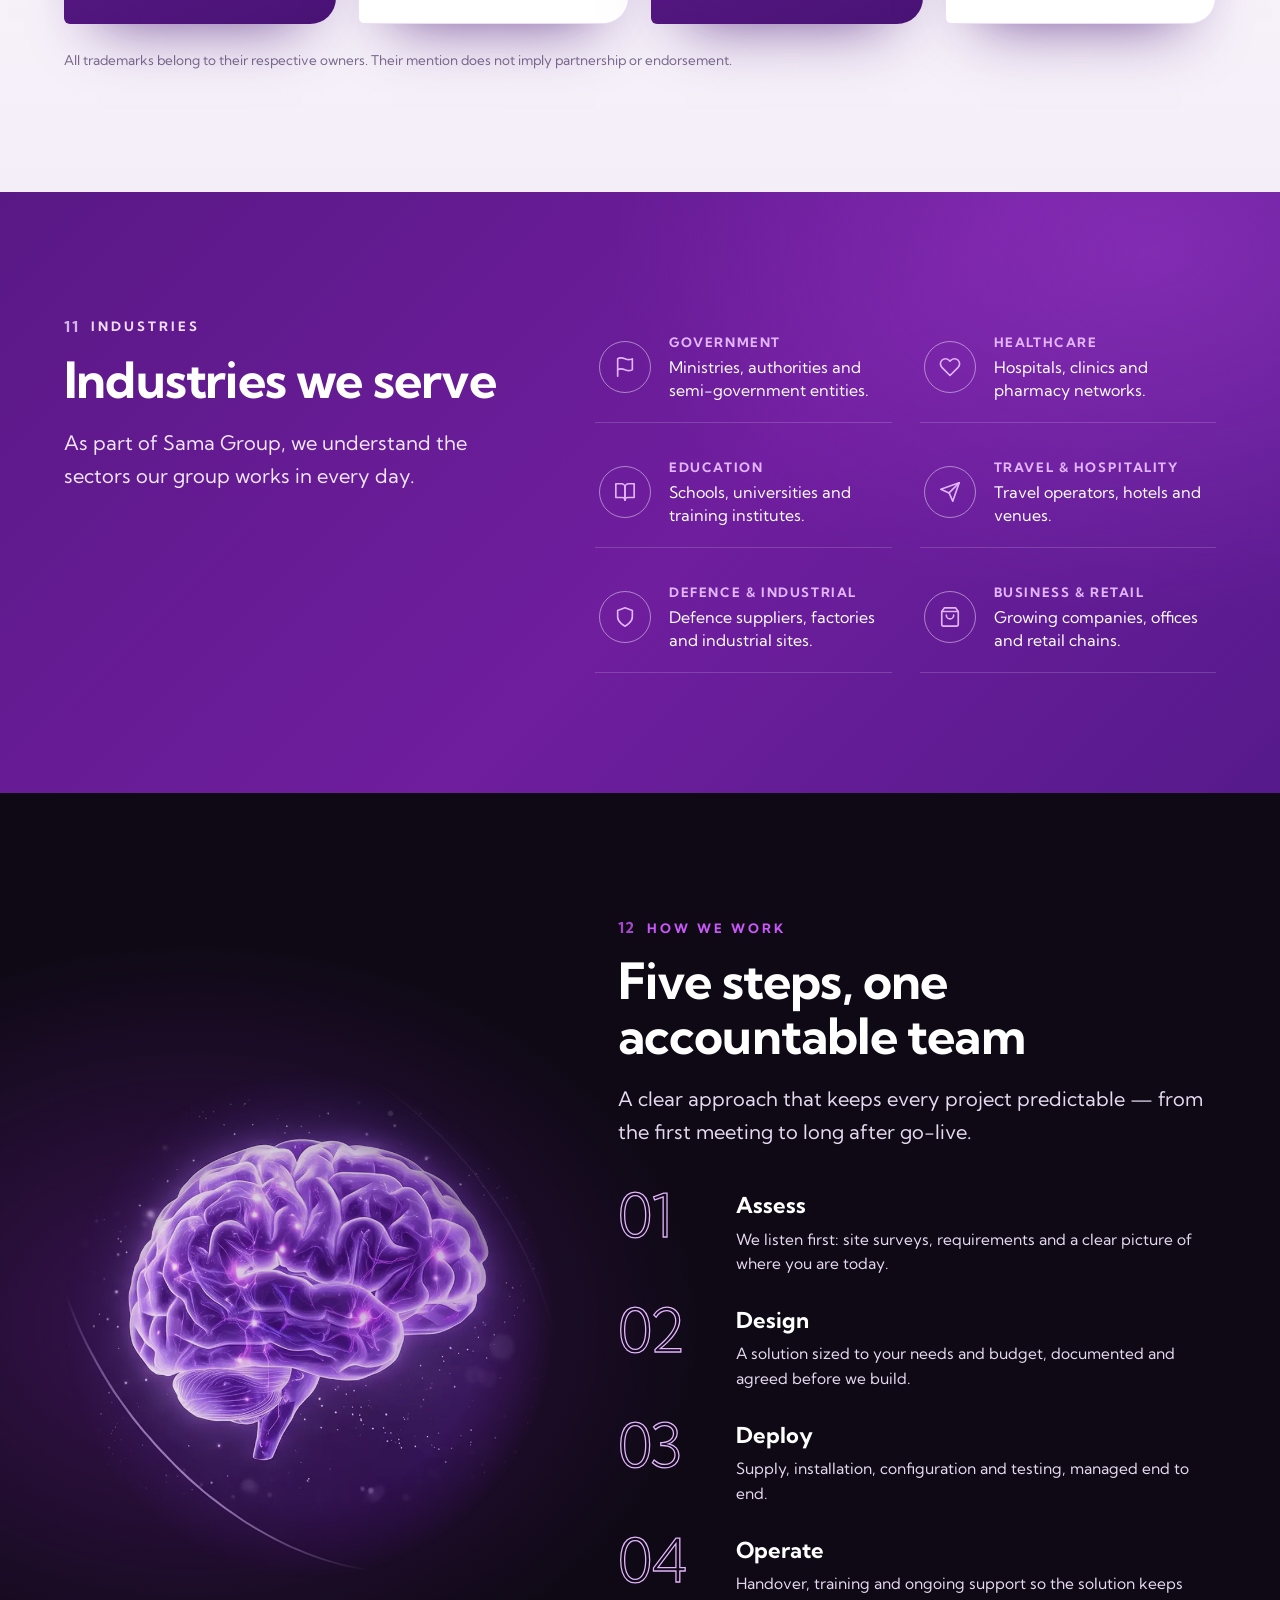
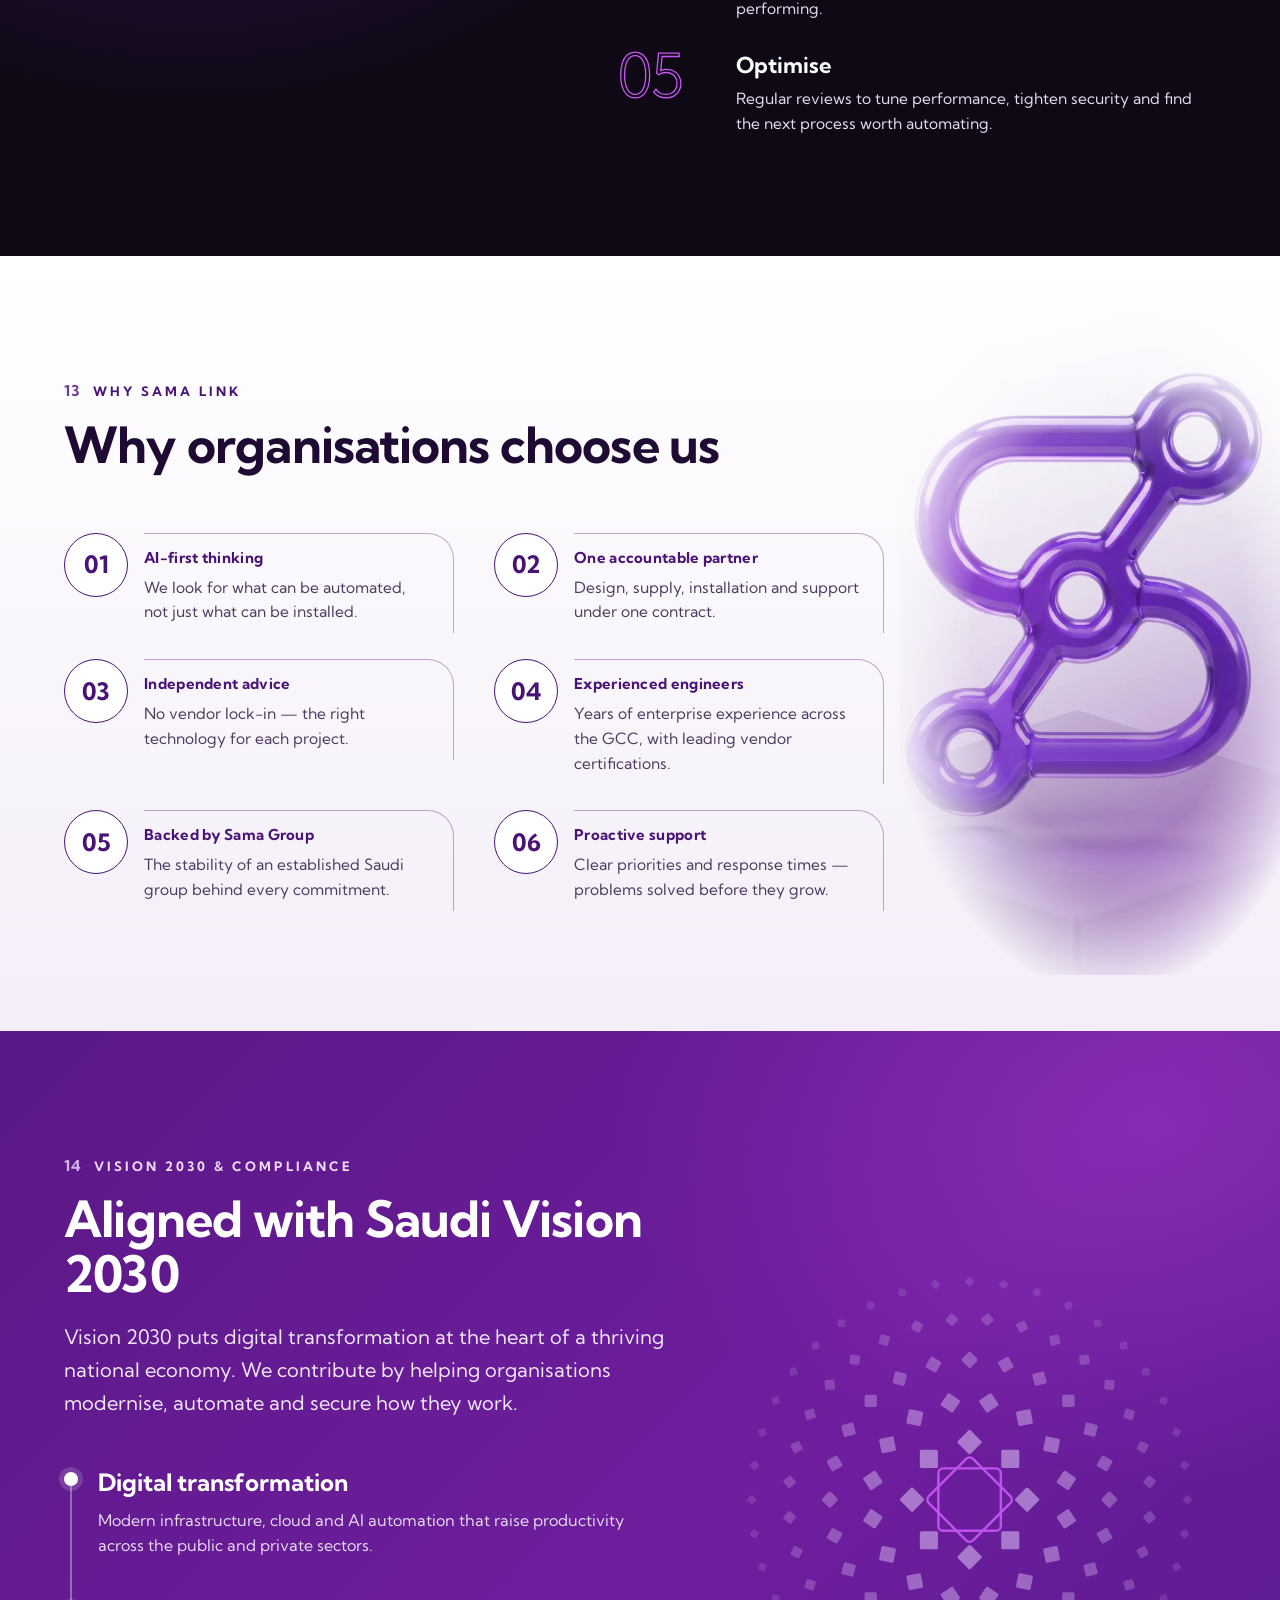
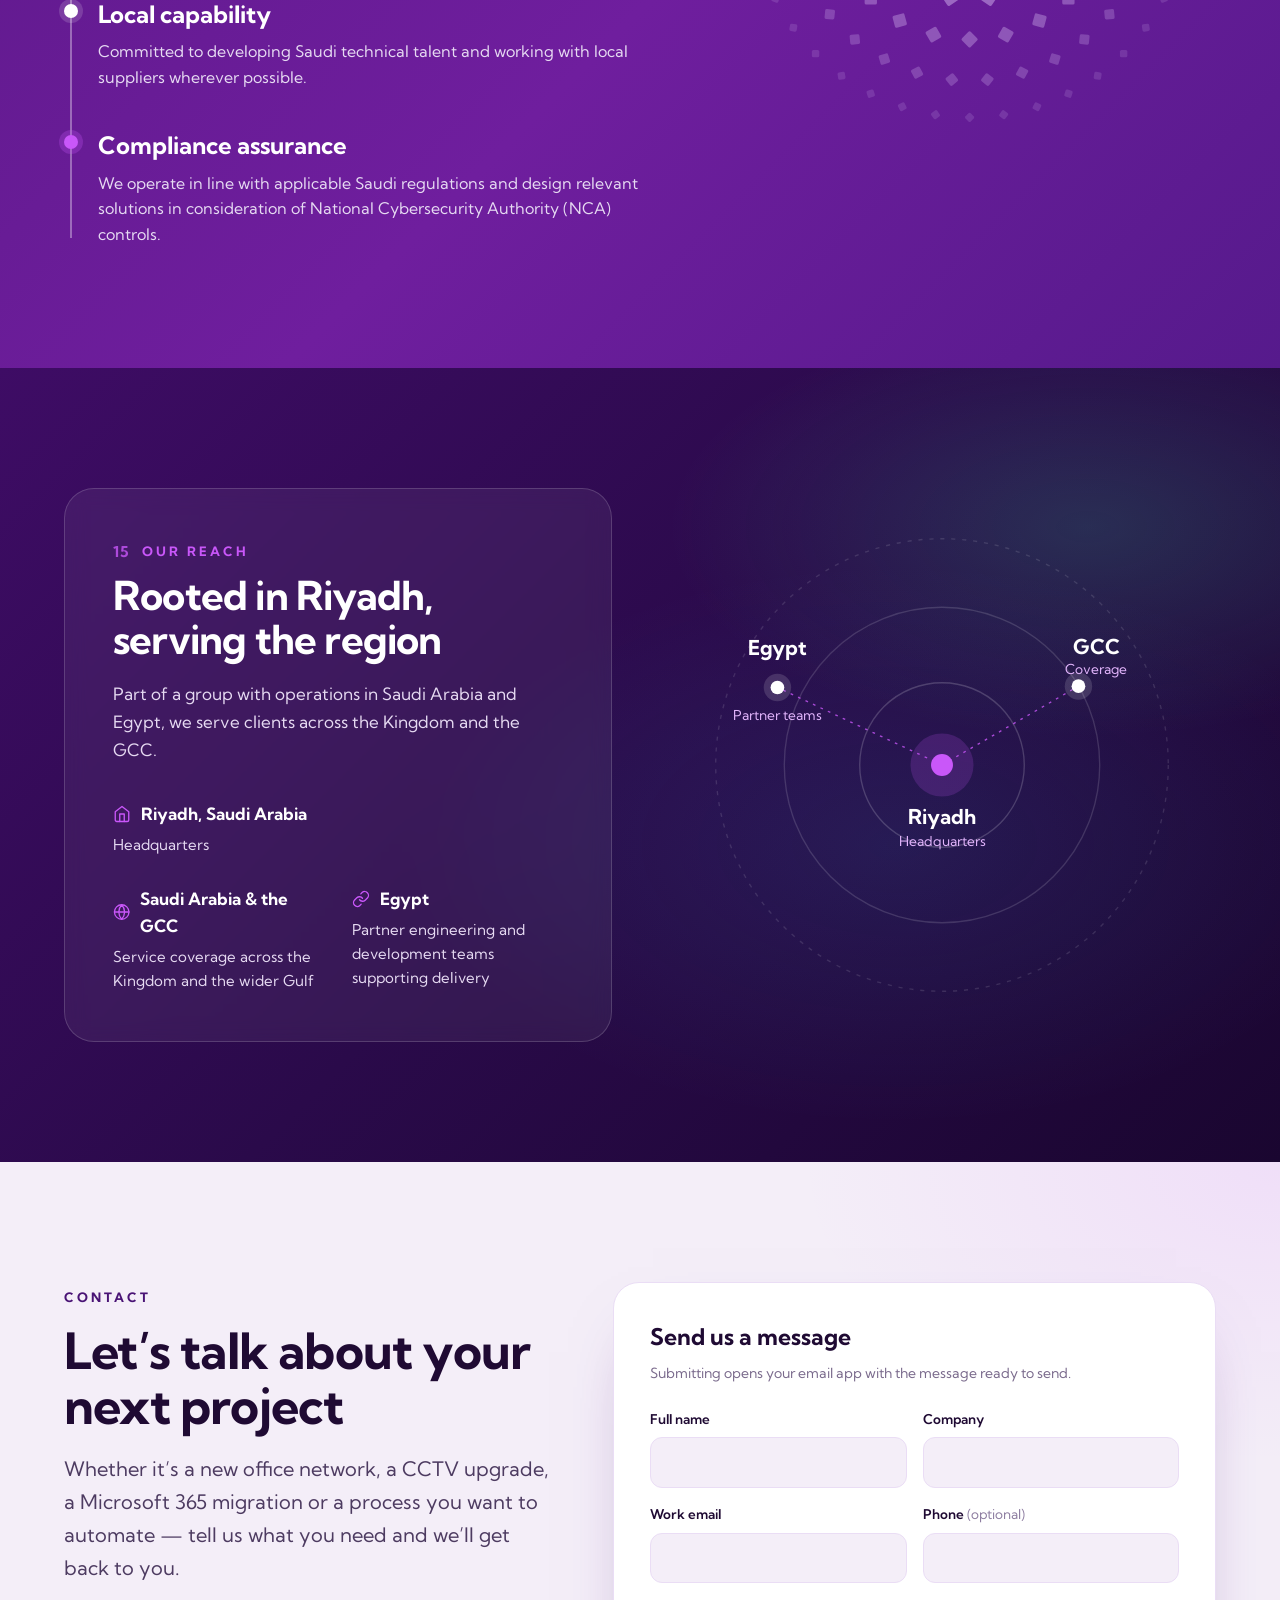
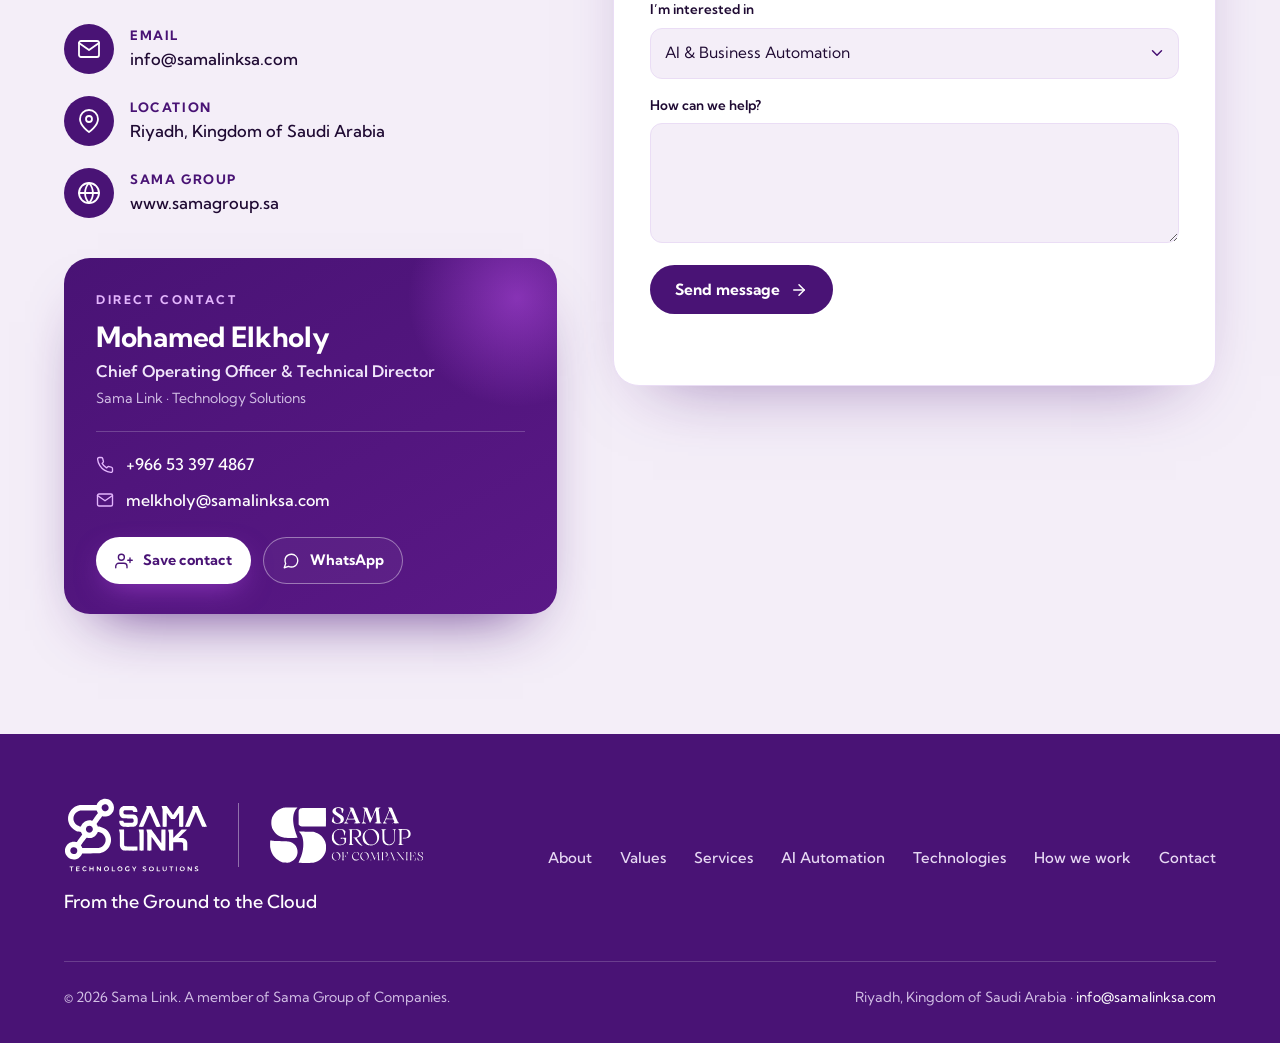
==== commit e0d3326d: "Add files via upload" ====
--- a/index.html
+++ b/index.html
@@ -71,6 +71,8 @@
     <symbol id="i-link" viewBox="0 0 24 24"><g fill="none" stroke="currentColor" stroke-width="1.8" stroke-linecap="round" stroke-linejoin="round"><path d="M10 13a5 5 0 0 0 7.54.54l3-3a5 5 0 0 0-7.07-7.07l-1.72 1.71"/><path d="M14 11a5 5 0 0 0-7.54-.54l-3 3a5 5 0 0 0 7.07 7.07l1.71-1.71"/></g></symbol>
     <symbol id="i-mail" viewBox="0 0 24 24"><g fill="none" stroke="currentColor" stroke-width="1.8" stroke-linecap="round" stroke-linejoin="round"><path d="M4 4h16c1.1 0 2 .9 2 2v12c0 1.1-.9 2-2 2H4c-1.1 0-2-.9-2-2V6c0-1.1.9-2 2-2z"/><polyline points="22,6 12,13 2,6"/></g></symbol>
     <symbol id="i-pin" viewBox="0 0 24 24"><g fill="none" stroke="currentColor" stroke-width="1.8" stroke-linecap="round" stroke-linejoin="round"><path d="M21 10c0 7-9 13-9 13s-9-6-9-13a9 9 0 0 1 18 0z"/><circle cx="12" cy="10" r="3"/></g></symbol>
+    <symbol id="i-phone" viewBox="0 0 24 24"><g fill="none" stroke="currentColor" stroke-width="1.8" stroke-linecap="round" stroke-linejoin="round"><path d="M22 16.92v3a2 2 0 0 1-2.18 2 19.79 19.79 0 0 1-8.63-3.07 19.5 19.5 0 0 1-6-6 19.79 19.79 0 0 1-3.07-8.67A2 2 0 0 1 4.11 2h3a2 2 0 0 1 2 1.72 12.84 12.84 0 0 0 .7 2.81 2 2 0 0 1-.45 2.11L8.09 9.91a16 16 0 0 0 6 6l1.27-1.27a2 2 0 0 1 2.11-.45 12.84 12.84 0 0 0 2.81.7A2 2 0 0 1 22 16.92z"/></g></symbol>
+    <symbol id="i-user-plus" viewBox="0 0 24 24"><g fill="none" stroke="currentColor" stroke-width="1.8" stroke-linecap="round" stroke-linejoin="round"><path d="M16 21v-2a4 4 0 0 0-4-4H5a4 4 0 0 0-4 4v2"/><circle cx="8.5" cy="7" r="4"/><line x1="20" y1="8" x2="20" y2="14"/><line x1="23" y1="11" x2="17" y2="11"/></g></symbol>
     <symbol id="i-arrow" viewBox="0 0 24 24"><g fill="none" stroke="currentColor" stroke-width="2" stroke-linecap="round" stroke-linejoin="round"><line x1="5" y1="12" x2="19" y2="12"/><polyline points="12 5 19 12 12 19"/></g></symbol>
     <symbol id="i-menu" viewBox="0 0 24 24"><g fill="none" stroke="currentColor" stroke-width="2" stroke-linecap="round"><line x1="3" y1="7" x2="21" y2="7"/><line x1="3" y1="12" x2="21" y2="12"/><line x1="3" y1="17" x2="21" y2="17"/></g></symbol>
     <symbol id="i-x" viewBox="0 0 24 24"><g fill="none" stroke="currentColor" stroke-width="2" stroke-linecap="round"><line x1="6" y1="6" x2="18" y2="18"/><line x1="18" y1="6" x2="6" y2="18"/></g></symbol>
@@ -439,6 +441,21 @@
         <div class="citem"><span class="ico"><svg aria-hidden="true"><use href="#i-mail"/></svg></span><div><h3>Email</h3><p><a href="mailto:info@samalinksa.com">info@samalinksa.com</a></p></div></div>
         <div class="citem"><span class="ico"><svg aria-hidden="true"><use href="#i-pin"/></svg></span><div><h3>Location</h3><p>Riyadh, Kingdom of Saudi Arabia</p></div></div>
         <div class="citem"><span class="ico"><svg aria-hidden="true"><use href="#i-globe"/></svg></span><div><h3>Sama Group</h3><p><a href="https://www.samagroup.sa" target="_blank" rel="noopener">www.samagroup.sa</a></p></div></div>
+      </div>
+
+      <div class="person rv" style="--i:1" itemscope itemtype="https://schema.org/Person">
+        <p class="person-tag">Direct contact</p>
+        <h3 class="person-name" itemprop="name">Mohamed Elkholy</h3>
+        <p class="person-title" itemprop="jobTitle">Chief Operating Officer &amp; Technical Director</p>
+        <p class="person-org" itemprop="worksFor">Sama Link · Technology Solutions</p>
+        <div class="person-lines">
+          <a href="tel:+966533974867" itemprop="telephone"><svg aria-hidden="true"><use href="#i-phone"/></svg><span>+966 53 397 4867</span></a>
+          <a href="mailto:melkholy@samalinksa.com" itemprop="email"><svg aria-hidden="true"><use href="#i-mail"/></svg><span>melkholy@samalinksa.com</span></a>
+        </div>
+        <div class="person-actions">
+          <a class="btn btn-white" href="mohamed-elkholy.vcf" download="Mohamed-Elkholy-Sama-Link.vcf"><svg aria-hidden="true"><use href="#i-user-plus"/></svg>Save contact</a>
+          <a class="btn btn-ghost" href="https://wa.me/966533974867" target="_blank" rel="noopener"><svg aria-hidden="true"><use href="#i-chat"/></svg>WhatsApp</a>
+        </div>
       </div>
     </div>
 
--- a/style.css
+++ b/style.css
@@ -301,6 +301,20 @@
 .form-msg { font-size: 14px; color: var(--body-light); margin-top: 14px; min-height: 1.5em; }
 .form-msg a { color: var(--deep); font-weight: 600; text-decoration: underline; }
 
+/* direct contact card (deep purple bg → white text) */
+.person { margin-top: 40px; position: relative; overflow: hidden; background: linear-gradient(150deg, var(--deep) 0%, #5A1886 100%); color: #fff; border-radius: 26px; padding: 32px 32px 30px; box-shadow: 0 30px 60px -34px rgba(73, 19, 117, 0.9); }
+.person::after { content: ""; position: absolute; right: -70px; top: -70px; width: 220px; height: 220px; border-radius: 50%; background: radial-gradient(circle, rgba(201, 87, 249, 0.45), transparent 70%); pointer-events: none; }
+.person-tag { font-size: 12px; font-weight: 700; letter-spacing: 2.6px; text-transform: uppercase; color: #E3B5FD; }
+.person-name { font-size: 28px; font-weight: 700; letter-spacing: -0.3px; line-height: 1.15; margin-top: 12px; color: #fff; }
+.person-title { font-size: 16px; font-weight: 600; color: #F1E6FB; margin-top: 6px; }
+.person-org { font-size: 14px; color: #D3C0E6; margin-top: 2px; }
+.person-lines { display: grid; gap: 10px; margin-top: 22px; padding-top: 20px; border-top: 1px solid rgba(255, 255, 255, 0.2); }
+.person-lines a { display: inline-flex; align-items: center; gap: 12px; font-size: 16px; font-weight: 500; color: #fff; width: fit-content; }
+.person-lines a:hover span { text-decoration: underline; }
+.person-lines svg { width: 18px; height: 18px; color: #E3B5FD; flex-shrink: 0; }
+.person-actions { display: flex; flex-wrap: wrap; gap: 12px; margin-top: 24px; position: relative; z-index: 1; }
+.person-actions .btn { padding: 11px 18px; font-size: 14.5px; }
+
 /* ---------- footer (deep purple → all-white logo) ---------- */
 .footer { background: var(--deep); color: #E6D8F3; padding: 64px 0 34px; }
 .footer-top { display: flex; flex-wrap: wrap; justify-content: space-between; gap: 40px; align-items: center; }
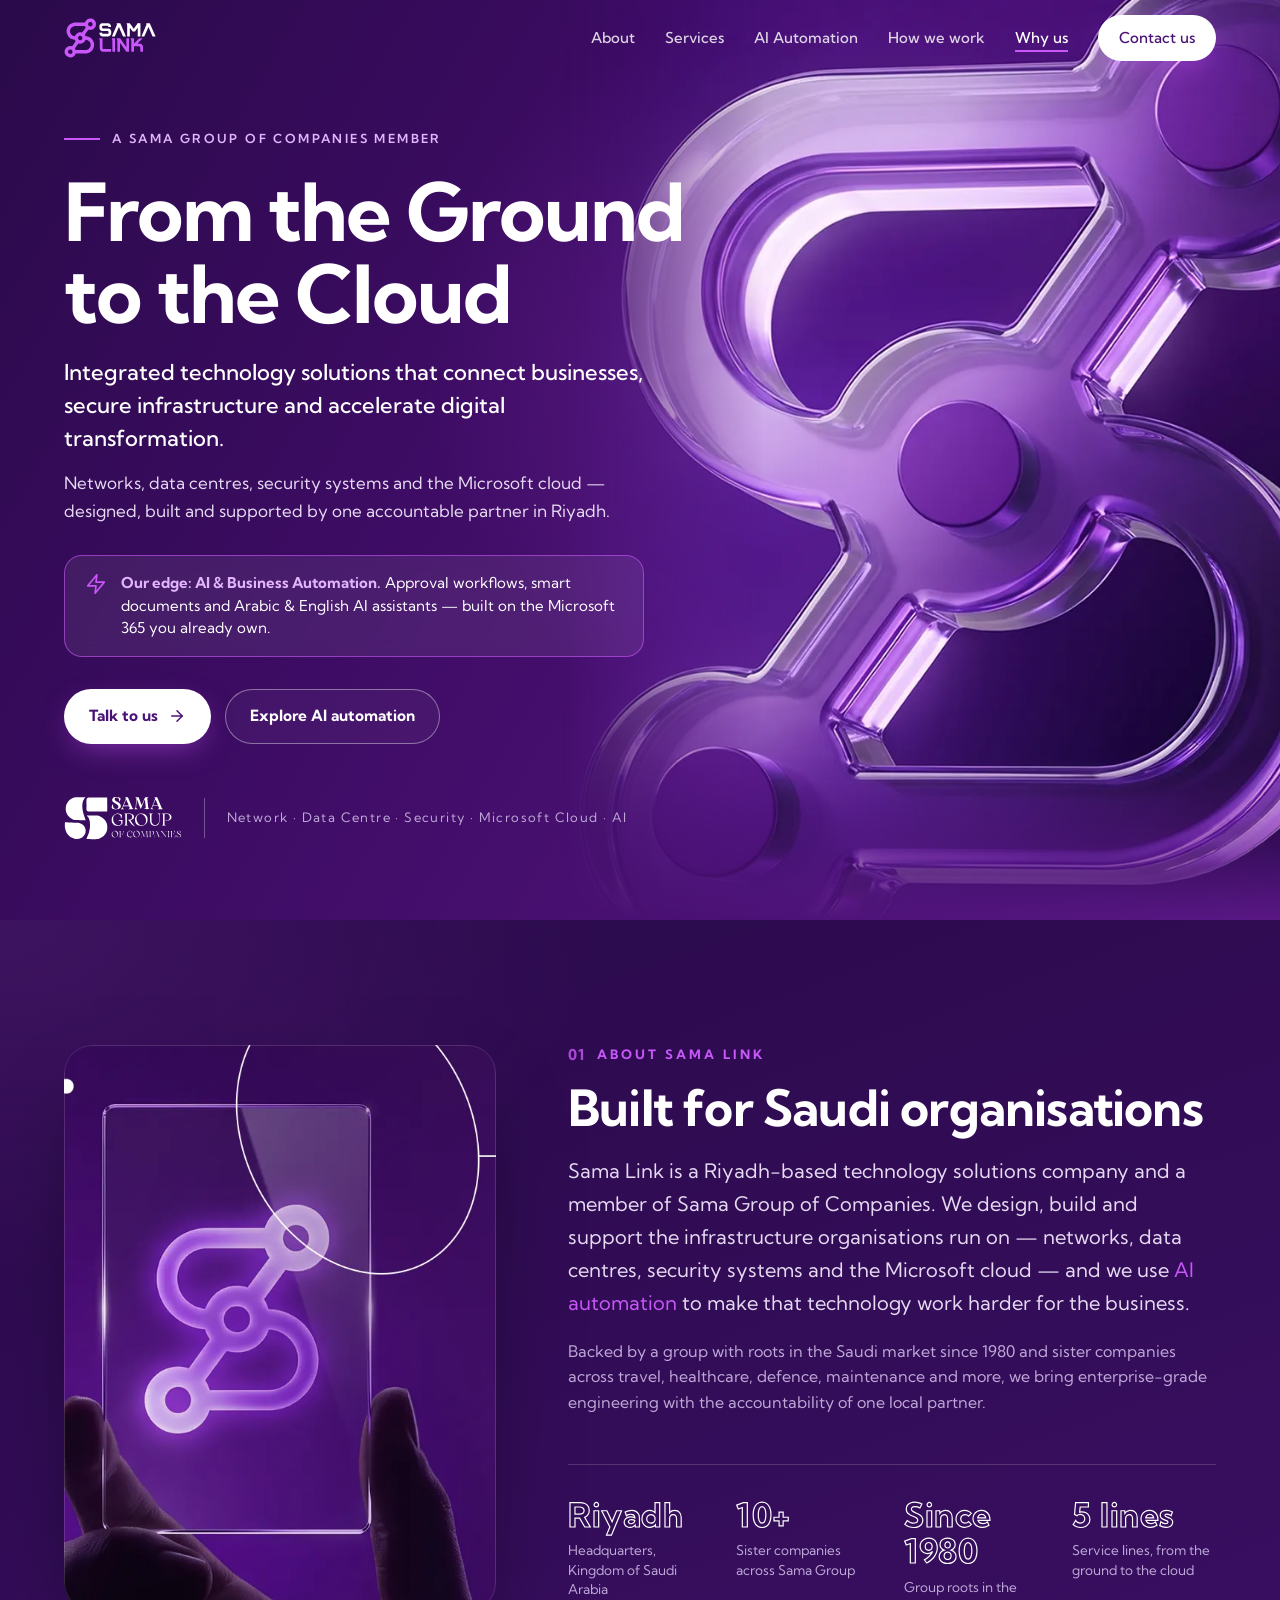
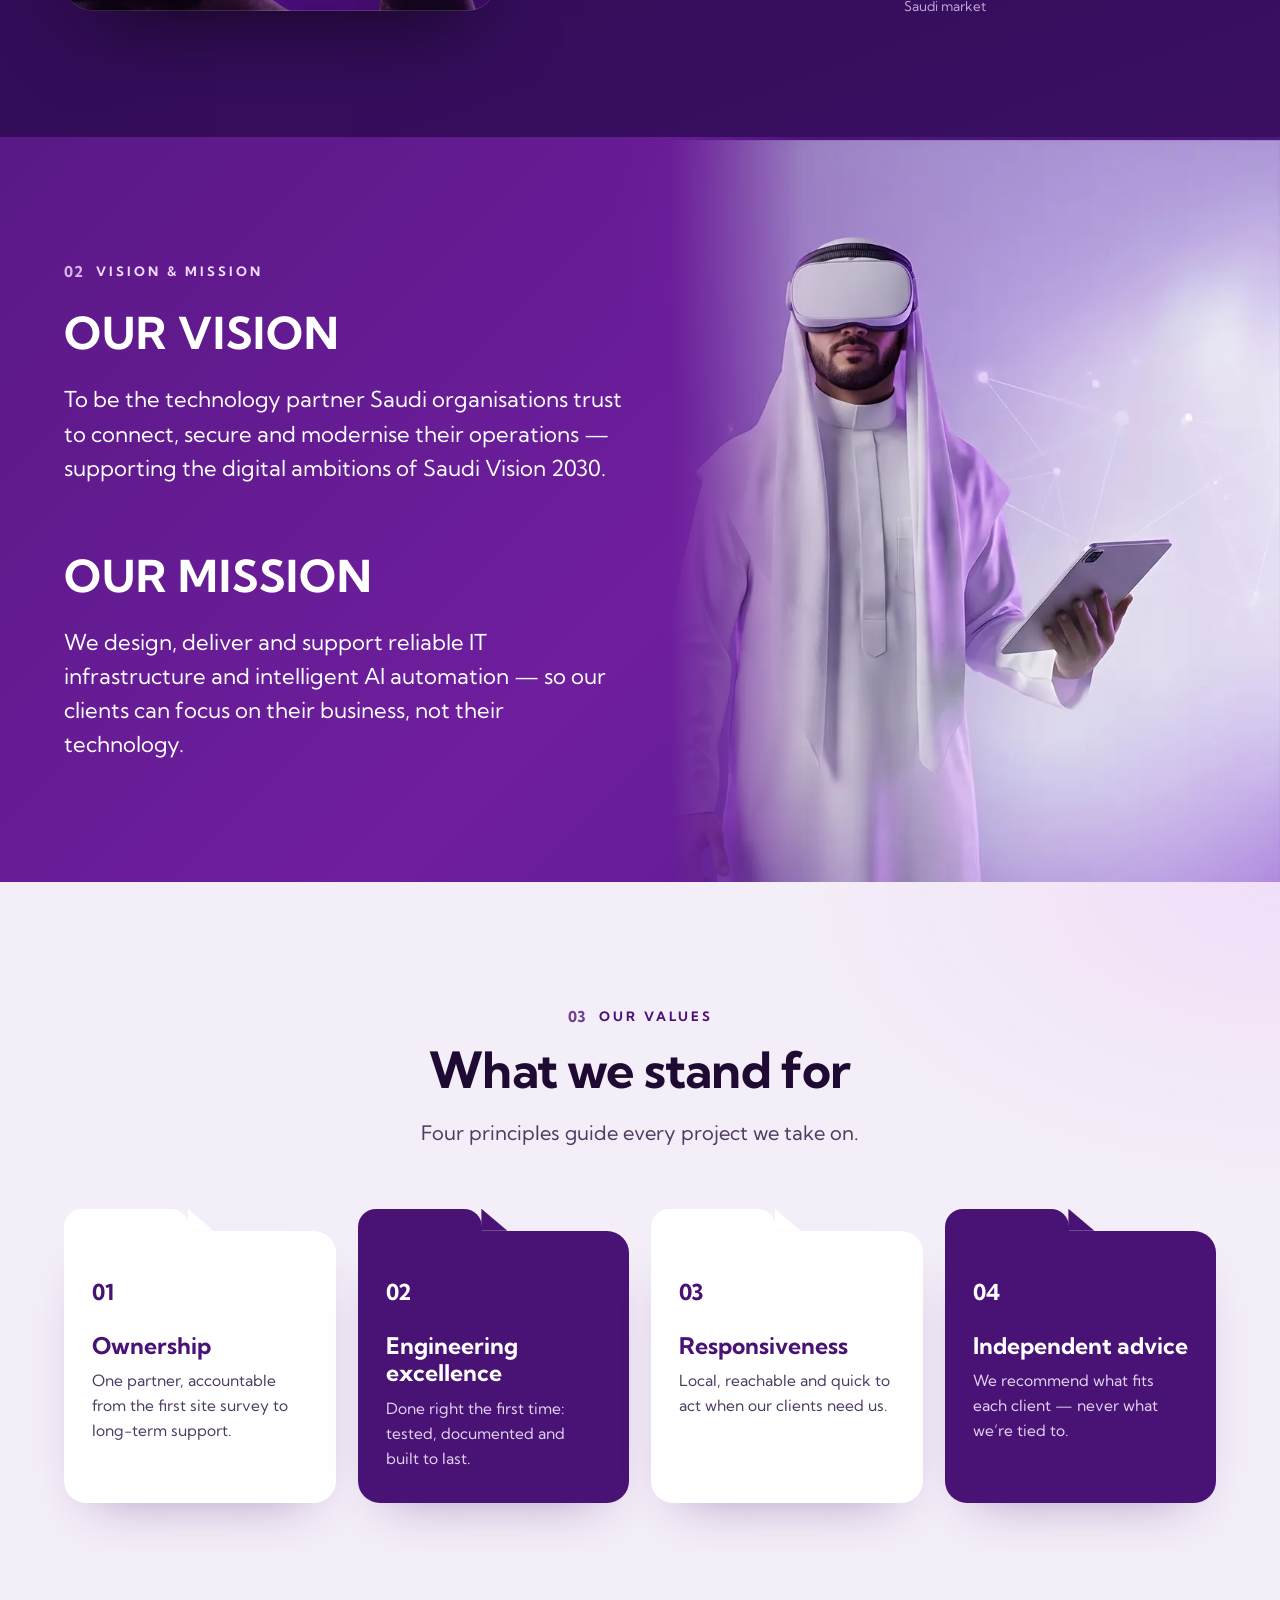
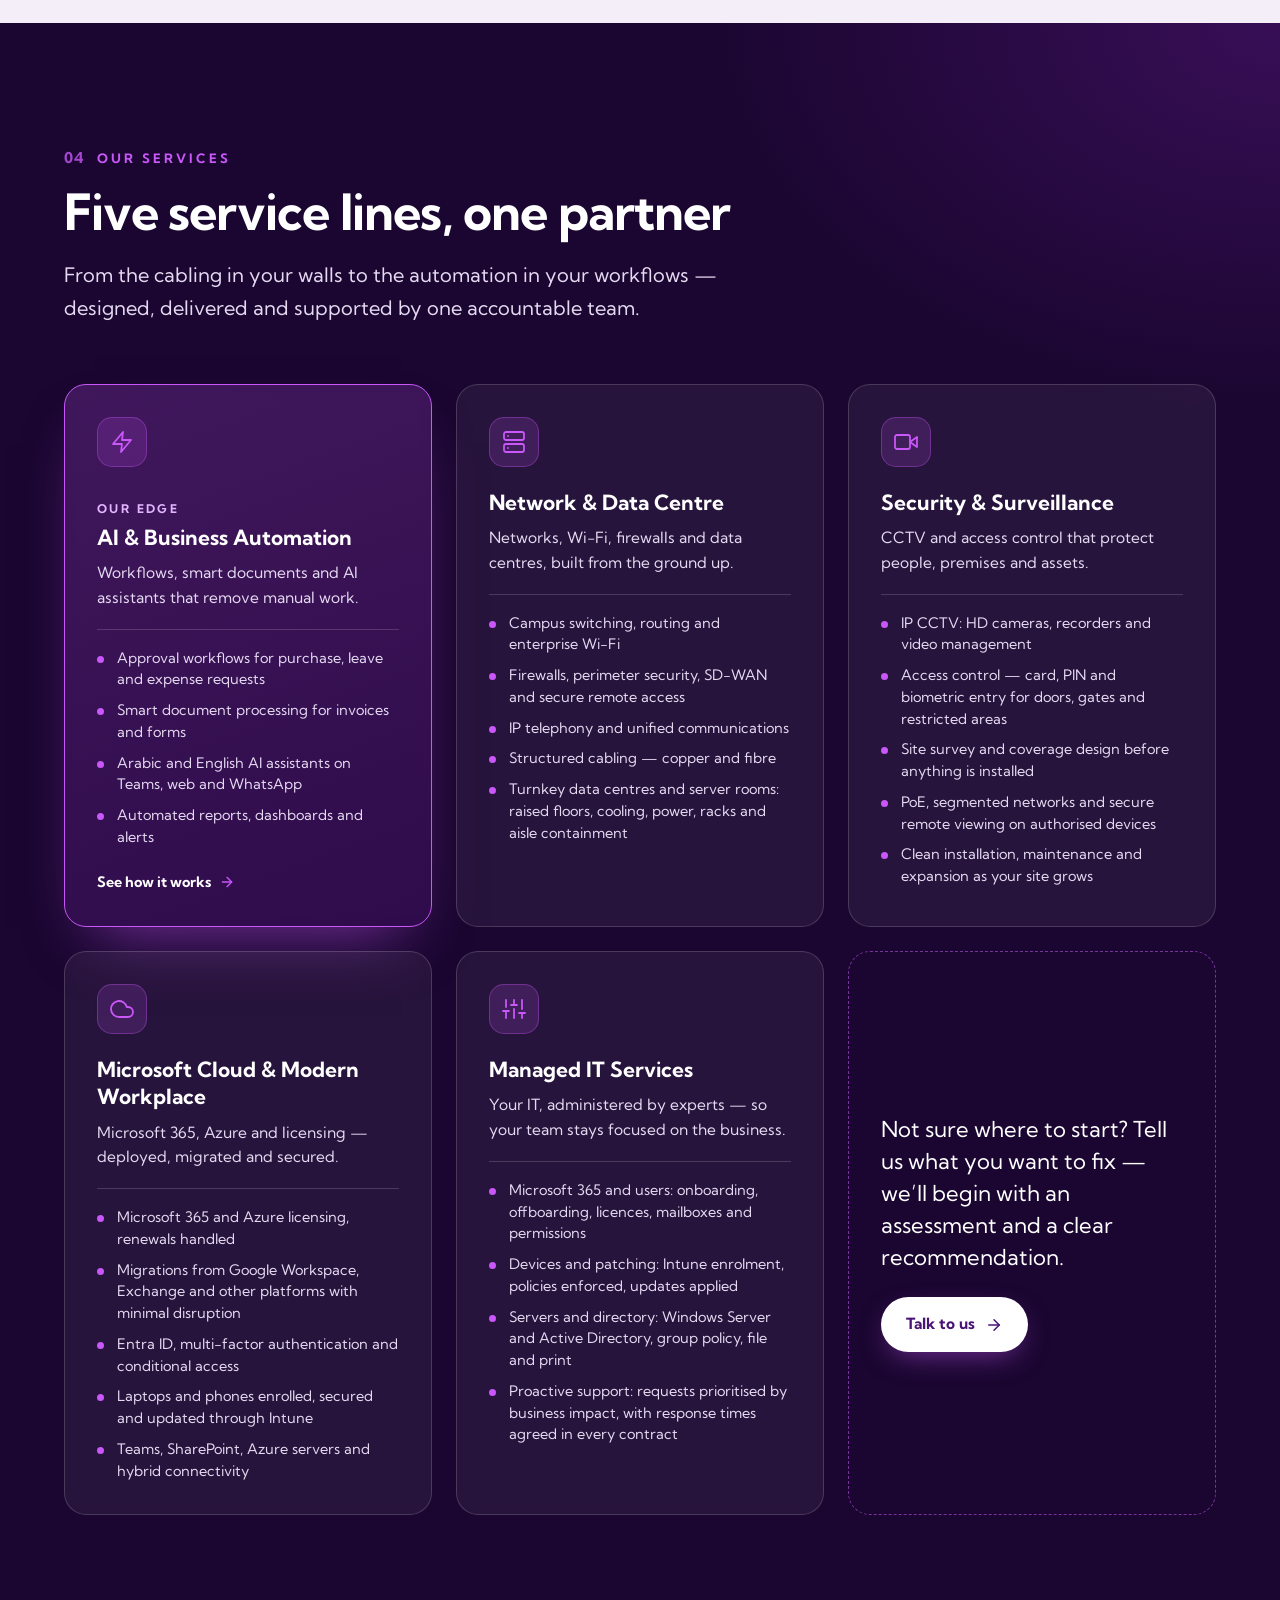
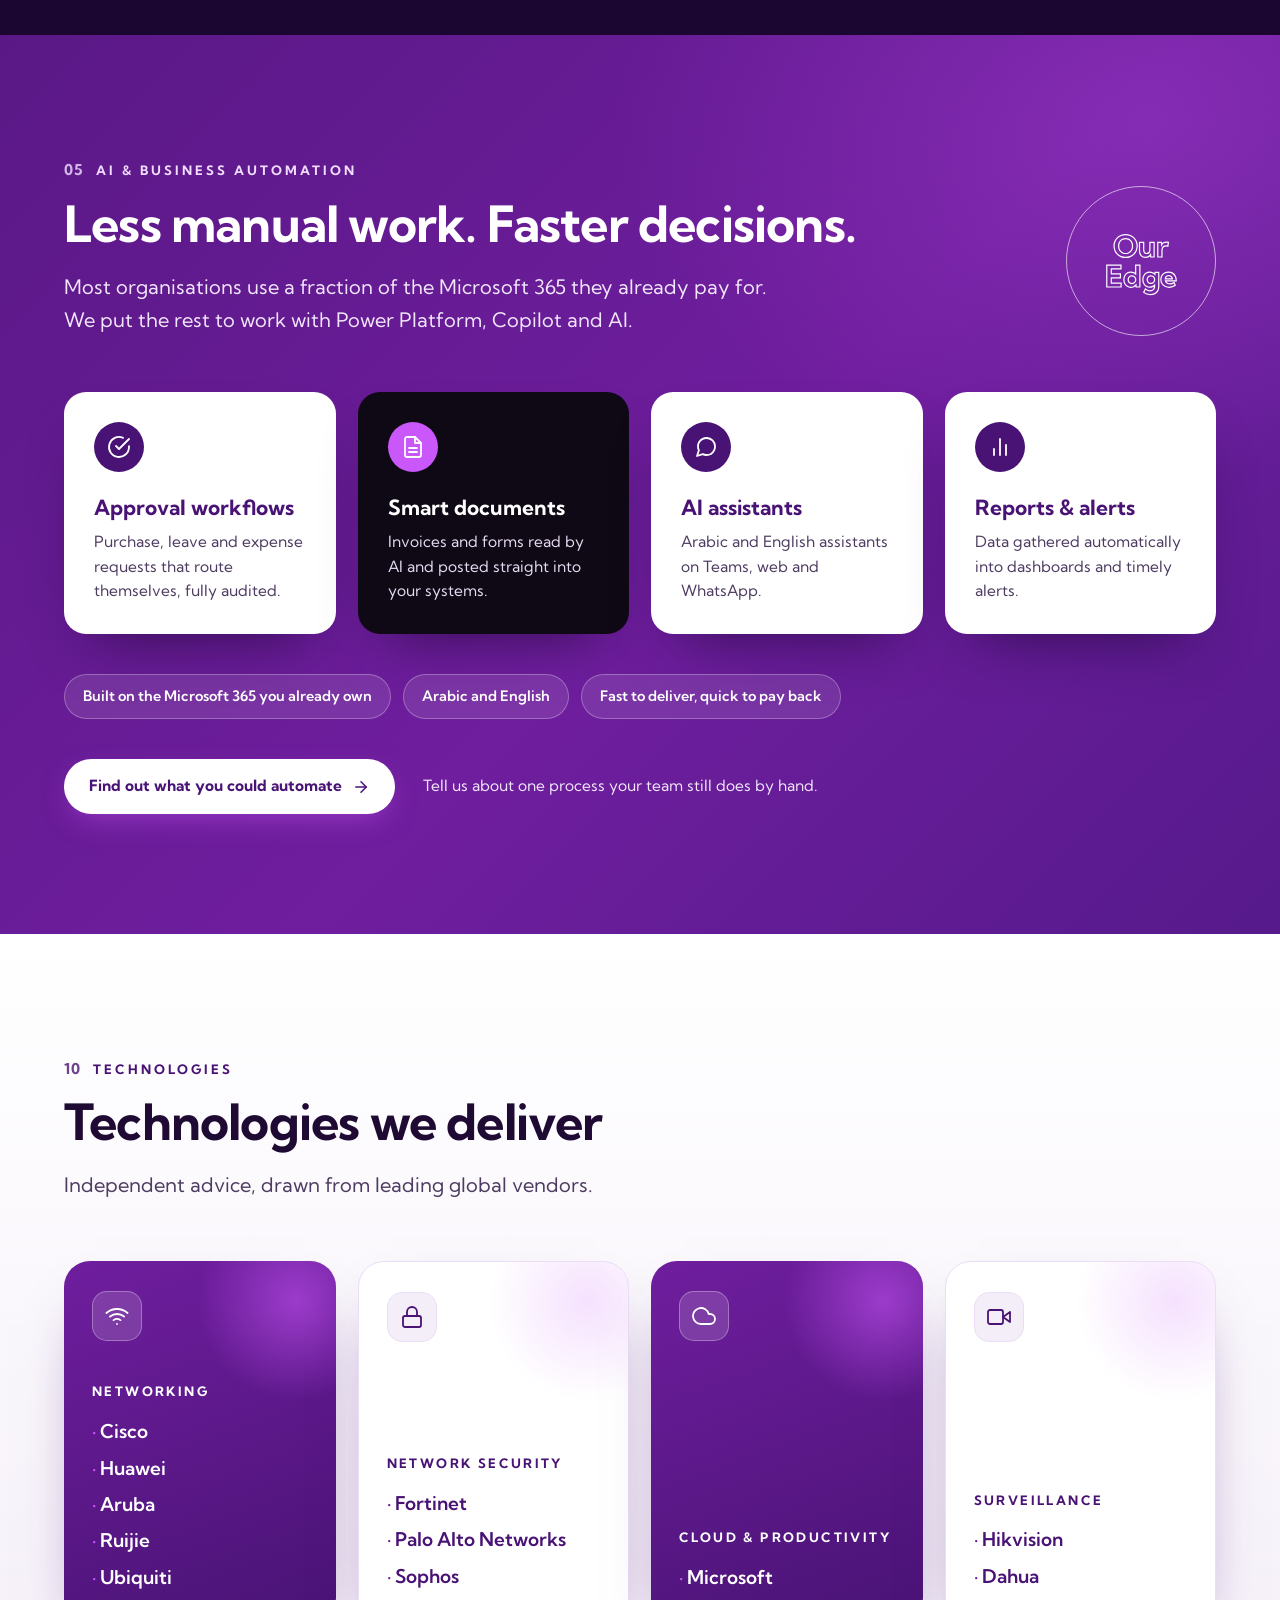
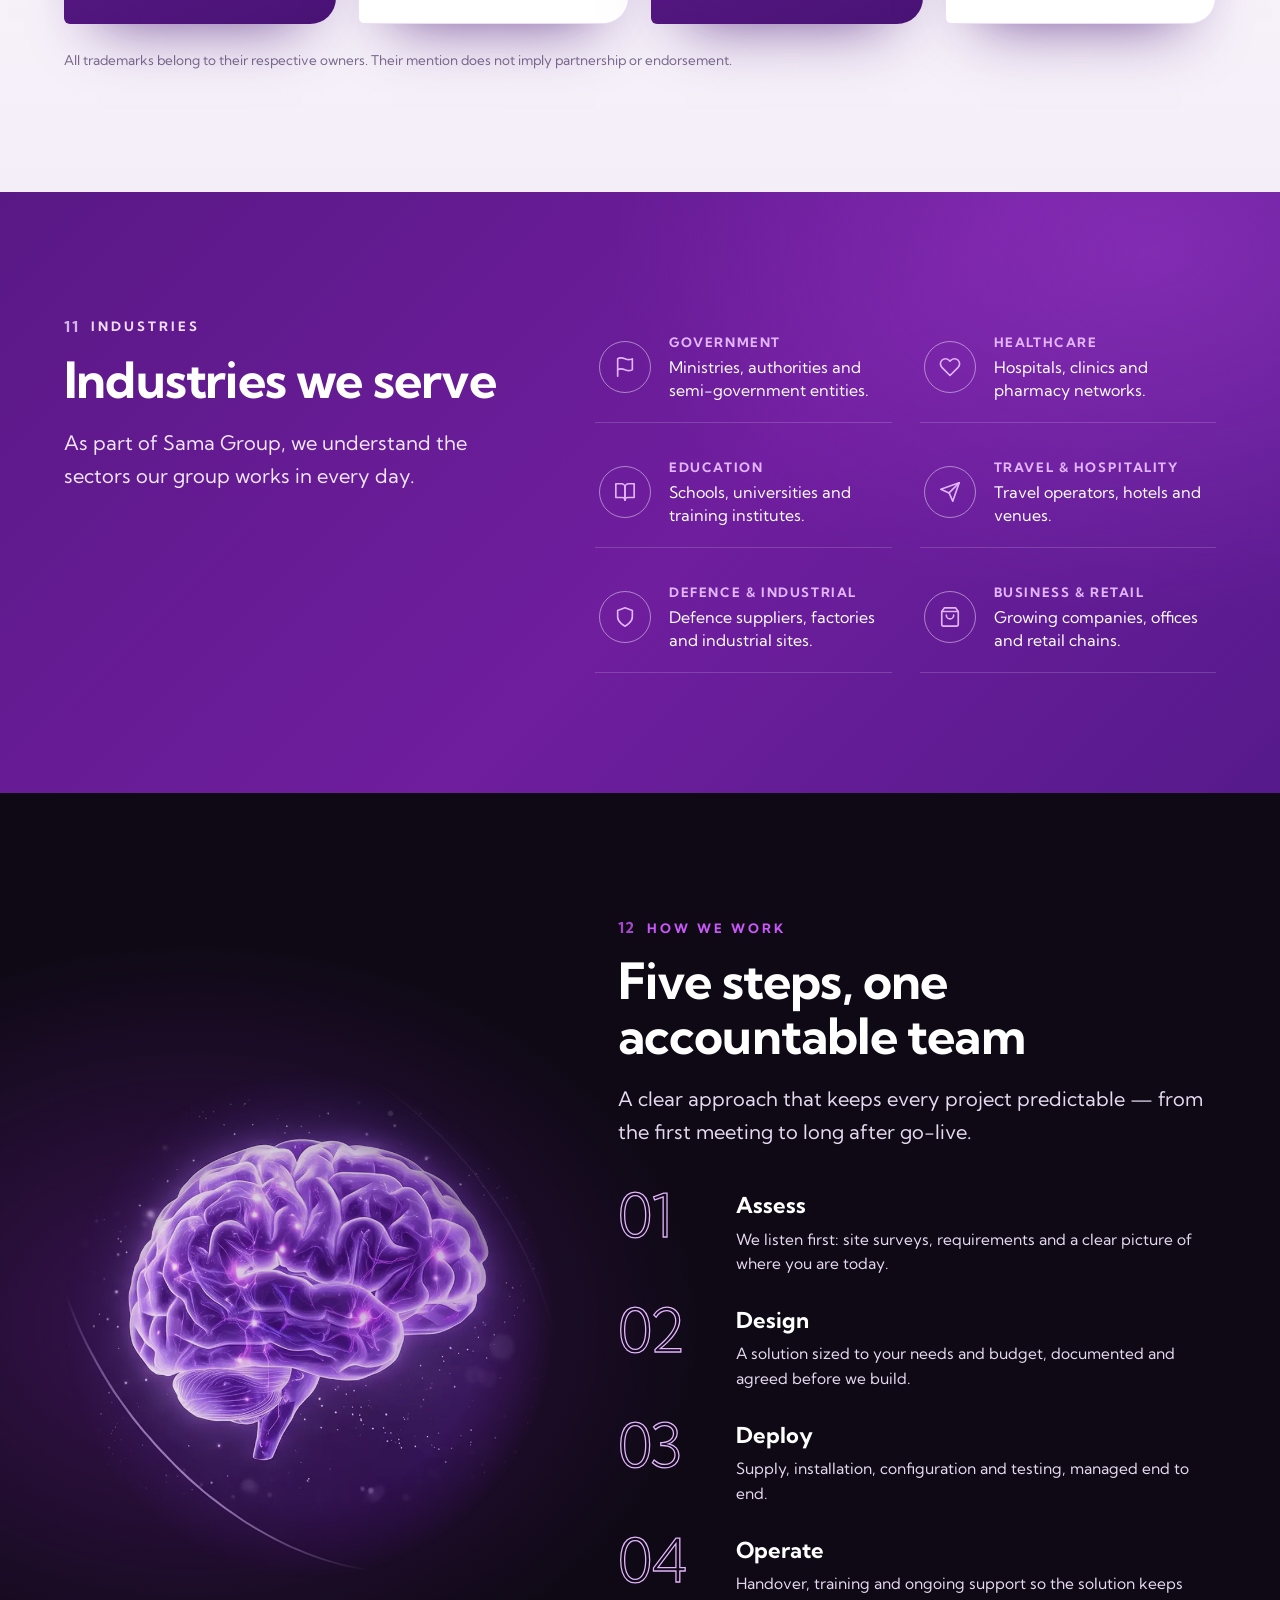
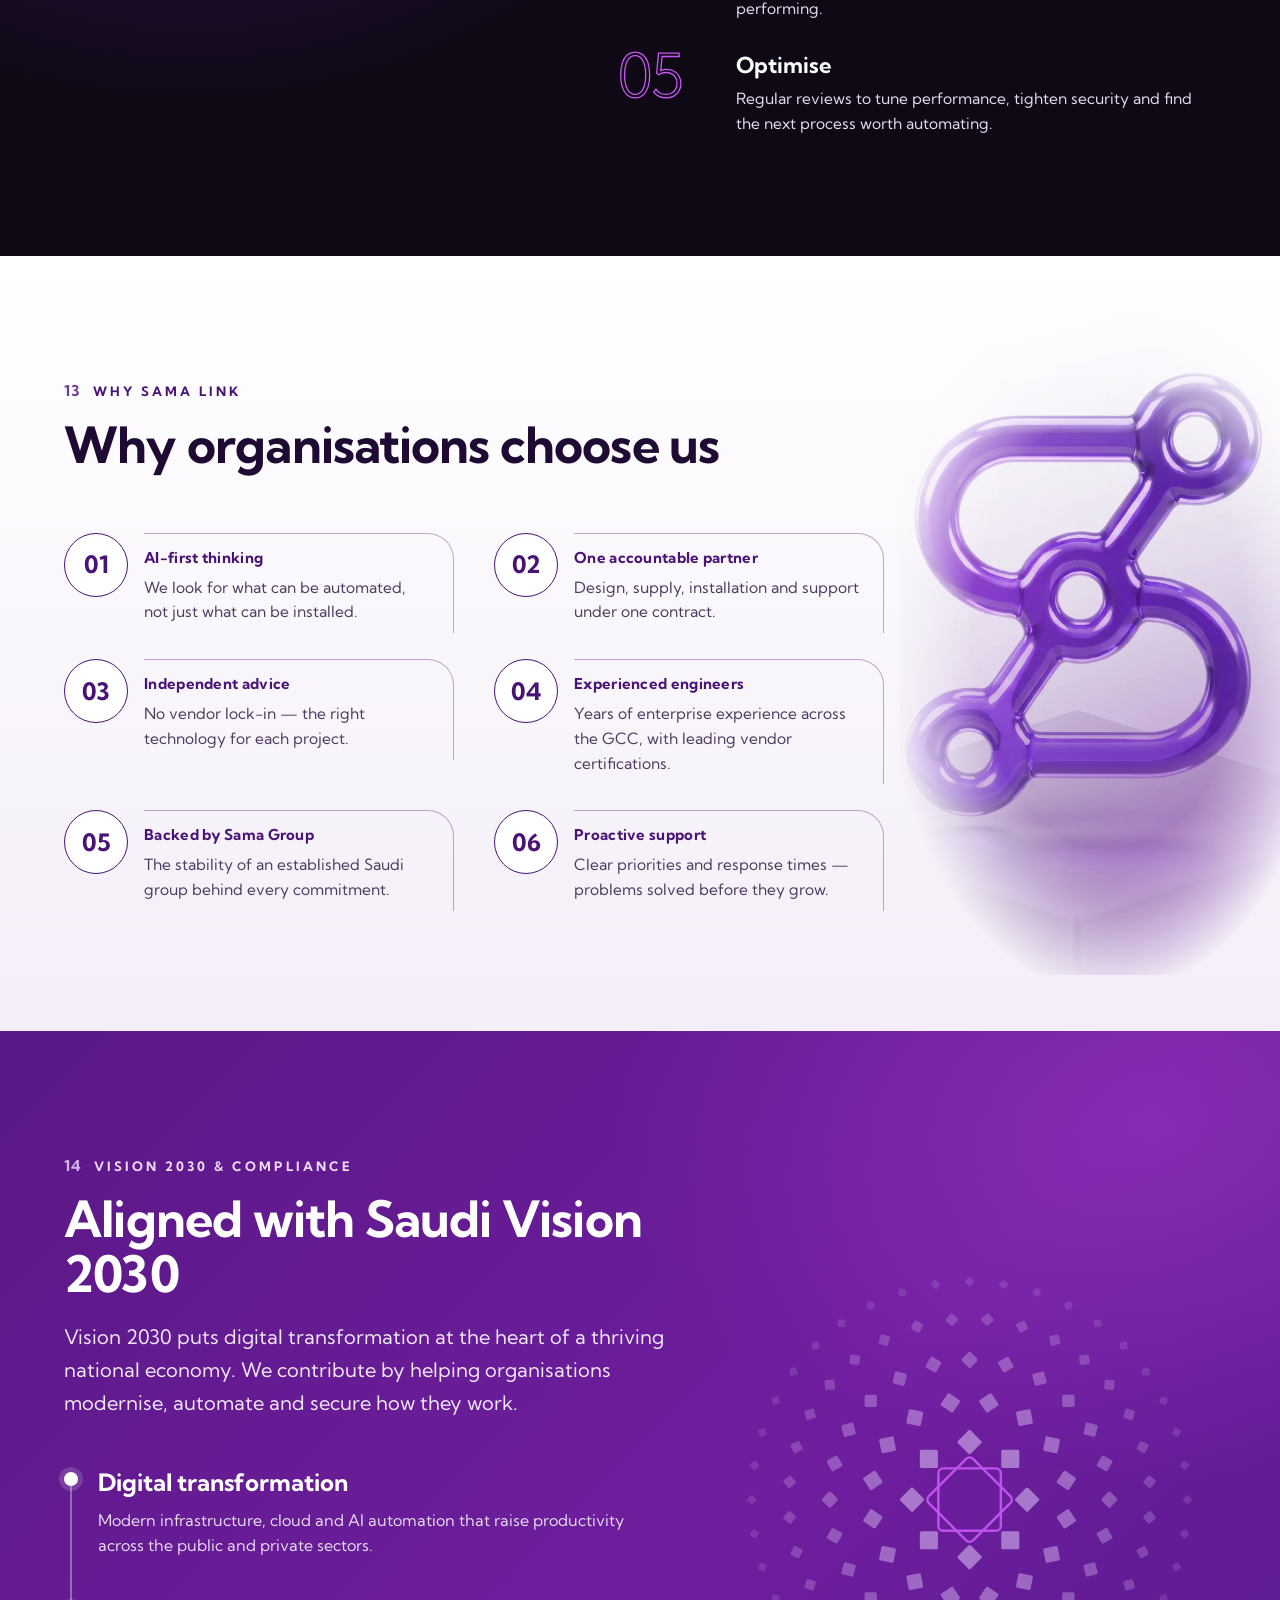
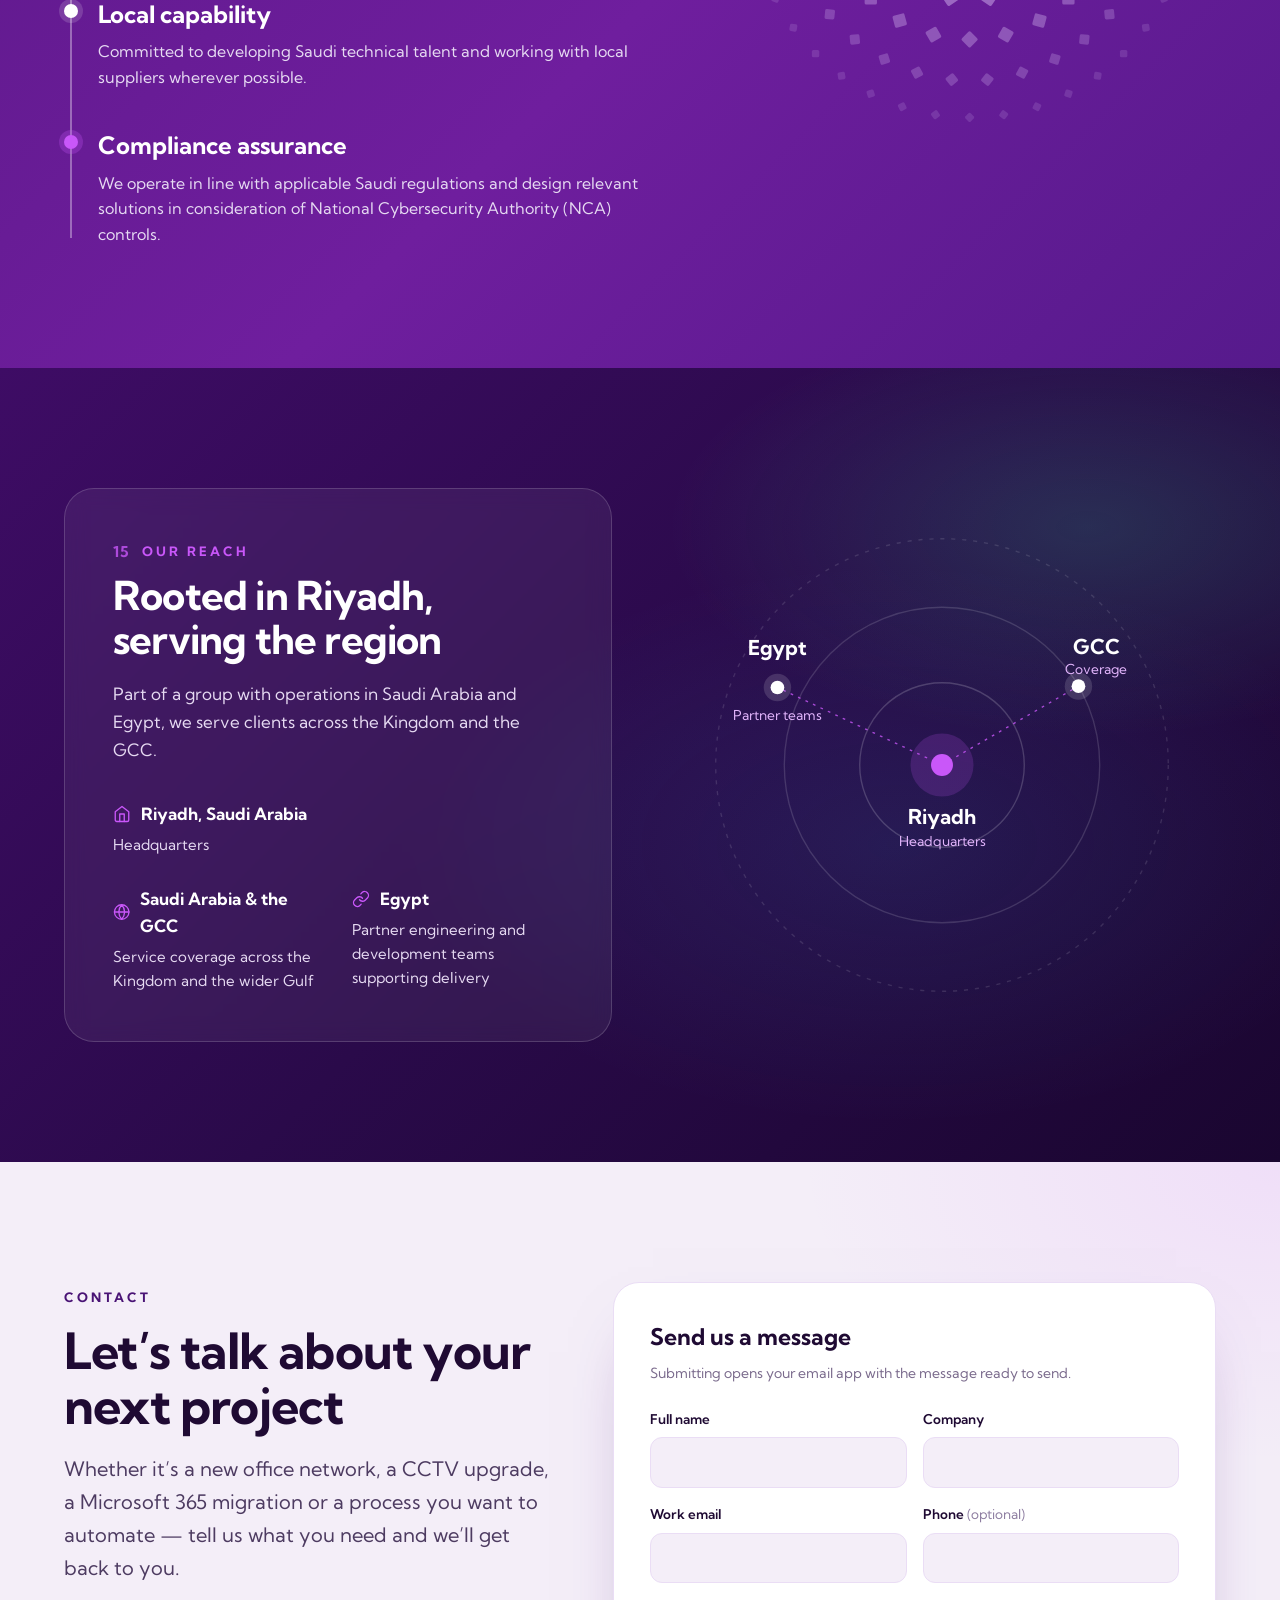
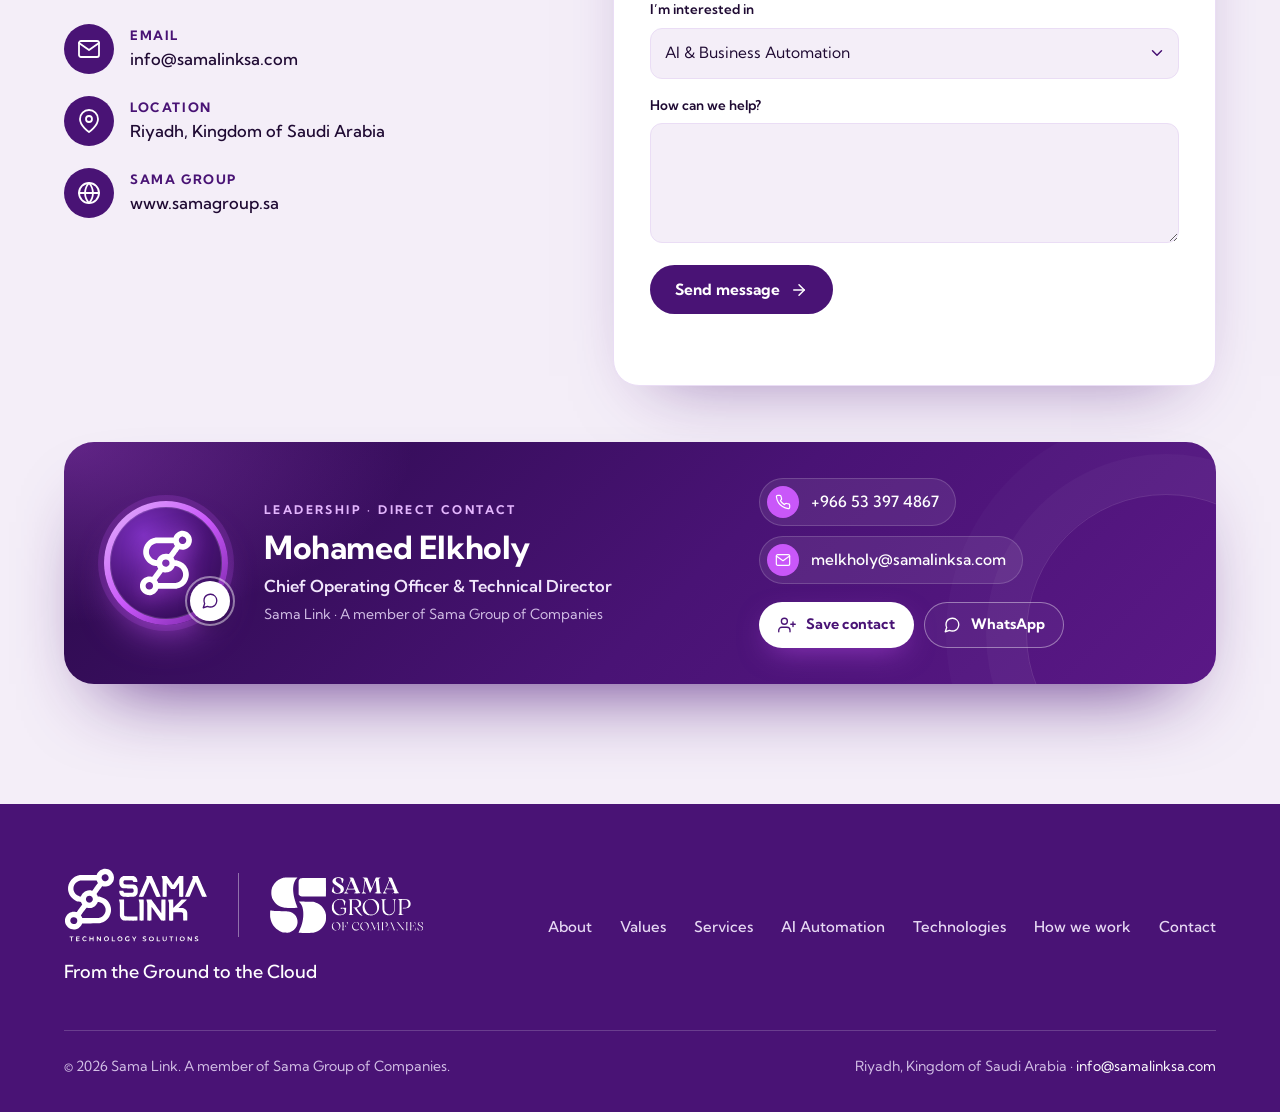
==== commit 0fb78d3d: "Add files via upload" ====
--- a/index.html
+++ b/index.html
@@ -21,7 +21,7 @@
 <meta name="twitter:card" content="summary_large_image">
 
 <link rel="preload" as="font" type="font/woff2" href="kumbh-sans.woff2" crossorigin>
-<link rel="stylesheet" href="style.css">
+<link rel="stylesheet" href="style.css?v=3.4">
 <link rel="preload" as="image" href="hero-s.webp">
 
 <script type="application/ld+json">
@@ -48,6 +48,7 @@
   <defs>
     <symbol id="lg-full" viewBox="5 6 745 384"><path style="fill:var(--lg-a,#C957F9)" d="M47.3 324.3C39.8 322.9 33.0 319.7 26.8 314.6C22.8 311.3 18.4 306.2 16.2 302.3C15.6 301.0 14.9 299.8 14.7 299.4C13.3 296.9 11.7 292.6 10.8 288.7C9.9 285.0 9.9 274.0 10.8 270.0C13.5 257.7 20.5 247.4 30.8 240.6C38.2 235.7 47.0 233.0 55.8 233.0C60.3 233.0 62.7 233.3 67.1 234.4C70.5 235.3 70.6 235.2 72.5 232.6C73.2 231.6 75.3 228.8 77.0 226.4C78.7 223.9 80.7 221.3 81.2 220.6C82.4 219.0 84.4 216.4 86.2 213.8C87.4 212.2 89.7 209.0 94.0 203.2C98.8 196.6 99.7 195.4 99.7 195.2C99.7 195.0 99.3 194.4 98.9 193.9C97.4 191.9 95.8 188.8 94.7 185.8C94.1 184.2 93.3 182.6 93.1 182.4C92.8 182.2 91.9 182.0 91.2 182.0C89.9 182.0 83.3 181.0 79.8 180.4C76.3 179.7 71.6 178.2 68.1 176.7C59.5 173.0 52.4 168.1 45.6 161.0C35.8 150.9 29.6 139.0 27.0 125.7C26.0 120.6 25.7 109.4 26.5 103.6C28.7 86.0 38.7 68.7 53.0 57.6C59.1 52.9 63.6 50.3 70.3 47.6C75.2 45.6 79.0 44.5 84.1 43.6C88.1 42.9 88.4 42.9 131.1 42.8C166.9 42.8 174.1 42.7 174.5 42.3C174.7 42.0 175.2 41.0 175.5 40.0C178.0 32.2 185.2 23.1 193.0 17.8C195.7 15.9 202.4 12.7 205.3 11.9C215.2 9.1 225.8 9.5 234.5 13.0C243.4 16.6 249.7 21.4 255.3 29.0C258.8 33.6 260.3 36.5 261.8 41.1C264.6 49.6 265.2 57.8 263.5 65.2C262.4 70.2 260.2 76.2 258.4 79.2C256.8 82.0 253.2 86.5 250.7 89.0C244.4 95.2 238.0 98.8 229.4 101.0C225.9 102.0 224.9 102.1 219.2 102.2C213.3 102.4 212.5 102.3 208.7 101.5C206.4 101.0 204.2 100.6 203.9 100.6C203.2 100.5 202.2 101.6 199.3 105.7C198.6 106.7 196.9 109.0 195.5 110.8C194.2 112.7 192.6 114.8 192.1 115.5C191.2 116.8 187.9 121.3 184.8 125.5C184.0 126.6 181.5 130.0 179.2 133.0C174.3 139.7 174.0 140.1 174.0 141.0C174.0 141.4 174.7 142.7 175.5 143.9C177.5 147.0 178.8 149.7 179.5 151.7C179.8 152.7 180.2 153.7 180.4 153.9C180.6 154.2 181.8 154.3 184.0 154.3C187.7 154.3 189.9 154.7 195.6 156.0C205.1 158.3 213.8 162.5 221.9 168.7C227.5 173.0 234.8 180.8 237.5 185.4C243.5 195.7 244.1 196.9 245.9 202.8C249.9 215.9 250.3 226.7 247.4 238.7C245.6 246.2 242.9 253.2 239.5 258.8C232.5 270.6 225.1 277.7 212.1 285.5C206.6 288.7 197.7 291.7 189.0 293.2C186.3 293.6 180.4 293.7 142.9 293.8C110.9 293.9 99.9 294.0 99.5 294.3C99.3 294.5 99.0 295.1 98.9 295.5C98.4 297.2 96.0 302.0 94.1 304.9C91.7 308.5 85.8 314.4 82.3 316.9C78.1 319.7 72.3 322.4 67.7 323.6C61.9 325.1 53.1 325.4 47.3 324.3ZM61.8 296.2C67.3 294.3 71.4 290.1 73.2 284.5C75.2 278.2 73.7 271.6 69.3 266.9C64.8 262.1 58.6 260.1 52.0 261.5C46.4 262.6 42.6 265.5 39.8 270.9C34.1 281.9 41.1 295.3 53.5 297.1C55.5 297.4 59.5 296.9 61.8 296.2ZM184.1 265.2C190.7 264.2 197.4 261.7 201.9 258.7C210.7 252.7 217.3 243.4 220.0 233.2C221.0 229.3 221.3 221.3 220.5 216.6C219.2 208.8 213.9 199.0 208.0 193.5C201.4 187.4 192.5 183.4 183.7 182.4C180.6 182.0 179.9 182.4 179.2 184.4C178.1 188.2 174.1 194.6 170.2 198.7C165.5 203.7 161.7 206.6 155.8 209.4C149.0 212.6 144.4 213.7 136.7 213.7C131.7 213.7 129.3 213.5 125.0 212.4L122.5 211.7 L121.2 213.1C120.5 213.9 119.4 215.2 118.9 216.1C118.3 216.9 115.6 220.6 112.9 224.2C101.0 240.2 92.7 251.5 92.7 251.7C92.7 251.8 93.5 253.1 94.5 254.6C96.2 257.1 98.3 261.1 98.9 262.7C99.0 263.1 99.3 263.9 99.5 264.5L100.0 265.6 L140.4 265.6C175.0 265.7 181.3 265.6 184.1 265.2ZM140.5 185.5C144.0 184.6 146.6 183.1 149.4 180.3C152.1 177.6 153.3 175.5 154.2 171.9C155.6 165.9 153.9 159.9 149.5 155.6C145.4 151.4 141.2 149.8 135.5 150.1C131.7 150.3 129.6 150.9 126.4 153.0C125.3 153.7 124.0 154.9 123.4 155.6C122.9 156.3 122.3 157.0 122.1 157.3C121.3 158.1 119.7 161.7 119.1 163.8C118.5 166.3 118.7 171.4 119.5 173.5C121.3 178.0 124.6 181.9 128.0 183.8C131.7 185.8 136.6 186.5 140.5 185.5ZM92.8 153.6C93.1 153.4 93.8 151.9 94.3 150.4C95.5 147.1 95.5 147.2 98.0 143.3C104.0 134.2 110.8 128.6 120.3 124.8C125.4 122.8 130.2 122.0 136.7 121.9C142.2 121.9 144.7 122.2 149.7 123.8C150.6 124.1 151.4 124.2 151.7 124.0C152.0 123.8 153.3 122.1 154.7 120.1C156.0 118.1 158.6 114.5 160.5 112.0C165.5 105.4 172.3 96.2 174.3 93.3C175.3 92.0 177.2 89.3 178.6 87.4C179.9 85.6 181.0 83.9 181.0 83.7C181.0 83.5 180.3 82.4 179.4 81.1C178.6 79.9 177.2 77.3 176.3 75.2C175.2 72.4 174.6 71.4 174.0 71.2C173.4 70.9 158.8 70.9 131.2 71.0L89.2 71.2 L86.3 71.9C75.9 74.7 68.3 79.7 62.3 87.7C58.9 92.1 55.9 99.0 54.6 104.8C54.0 107.5 54.1 118.2 54.6 120.8C55.4 124.3 57.3 129.0 59.8 133.3C61.6 136.6 62.8 138.2 65.3 140.7C68.4 143.9 71.5 146.6 74.2 148.0C74.9 148.4 76.0 149.0 76.5 149.3C77.0 149.6 78.2 150.2 79.2 150.5C80.1 150.8 81.0 151.2 81.2 151.3C81.8 151.8 85.0 152.7 88.0 153.3C91.9 154.1 92.1 154.1 92.8 153.6ZM225.2 73.4C228.0 72.3 230.6 70.4 232.5 68.1C234.6 65.7 235.2 64.4 236.0 61.5C236.6 59.3 236.7 58.3 236.6 55.7C236.4 51.9 235.8 50.0 233.9 47.0C231.2 42.9 226.8 39.9 221.9 38.9C218.4 38.1 216.9 38.2 213.5 39.2C210.5 40.0 209.1 40.8 206.7 42.8C201.1 47.5 199.0 55.1 201.3 62.4C202.0 64.6 204.8 68.8 206.9 70.7C209.8 73.4 216.1 75.2 220.8 74.6C221.8 74.5 223.8 73.9 225.2 73.4Z"/><path style="fill:var(--lg-a,#C957F9)" d="M337.8 279.0L316.5 278.8 L313.7 277.9C309.3 276.5 306.5 274.8 303.6 272.0C299.1 267.5 296.8 263.3 295.4 257.0C295.0 255.2 295.0 249.5 295.0 222.9C295.0 191.7 294.9 188.8 293.9 184.5C293.6 183.4 293.0 180.7 292.5 178.5C292.0 176.3 291.4 173.7 291.1 172.8C290.2 169.9 289.5 170.0 303.8 170.0C313.0 170.0 316.3 170.1 316.6 170.4C316.9 170.7 317.0 179.9 317.0 209.8C317.0 250.7 317.0 250.4 318.4 253.2C319.1 254.5 320.8 255.9 322.6 256.7C323.9 257.3 325.5 257.4 354.6 257.5C377.4 257.5 385.4 257.7 385.8 258.0C386.2 258.3 386.3 260.2 386.3 268.3C386.3 273.7 386.2 278.4 386.1 278.6C385.7 279.1 369.9 279.3 337.8 279.0ZM397.5 278.7C397.1 278.4 397.0 269.3 397.1 233.4C397.1 185.1 397.2 187.7 395.5 182.0C395.3 181.2 394.8 179.5 394.5 178.2C394.2 176.9 393.6 174.8 393.3 173.6C392.1 169.8 391.0 170.2 405.5 170.1C414.5 170.0 418.2 170.1 418.5 170.4C419.2 170.9 419.2 278.6 418.6 278.8C418.4 278.9 413.6 279.0 408.0 279.1C400.2 279.1 397.8 279.1 397.5 278.7ZM437.6 278.8C437.5 278.7 437.3 261.5 437.3 233.7C437.3 195.3 437.3 188.6 436.8 187.1C436.6 186.2 435.5 182.2 434.5 178.2C433.2 172.9 432.8 170.7 433.1 170.4C433.3 170.1 436.3 170.0 446.2 170.0L459.0 170.0 L459.5 170.8C459.8 171.2 461.8 173.9 464.0 176.8C468.0 182.3 472.3 188.3 477.5 195.8C479.1 198.2 481.7 201.9 483.3 204.0C486.6 208.4 489.2 212.1 493.7 218.6C495.4 221.1 497.3 223.8 497.9 224.5C498.4 225.2 500.4 228.0 502.2 230.7C509.3 241.0 509.6 241.3 510.1 241.3C510.2 241.3 510.3 225.5 510.3 206.1C510.3 179.1 510.4 170.7 510.7 170.4C511.0 170.1 513.8 170.0 521.2 170.0C530.7 170.0 531.3 170.0 531.6 170.6C532.1 171.6 532.1 278.5 531.6 278.9C531.4 279.0 526.5 279.1 520.8 279.1C511.0 279.1 510.2 279.0 509.7 278.5C509.3 278.1 507.8 276.1 506.4 274.0C504.9 271.9 502.6 268.6 501.2 266.7C499.9 264.7 496.6 260.1 494.0 256.3C491.3 252.6 488.9 249.1 488.6 248.7C488.1 248.0 481.8 239.1 475.7 230.5C474.8 229.2 472.4 225.9 470.3 223.2C468.3 220.4 465.4 216.4 463.8 214.2C460.4 209.5 459.7 208.6 459.3 208.9C459.1 209.0 459.0 224.6 459.0 243.6C459.0 262.6 458.9 278.4 458.7 278.6C458.5 278.9 456.2 279.0 448.2 279.1C442.1 279.1 437.8 279.0 437.6 278.8ZM550.6 278.7C550.3 278.3 550.2 267.0 550.1 233.4L550.1 188.5 L549.2 185.3C546.3 174.6 545.6 171.8 545.7 171.0L545.8 170.2 L558.5 170.1C569.8 170.0 571.2 170.0 571.6 170.5C571.8 170.9 572.0 176.5 572.0 191.9C572.0 203.4 572.1 212.9 572.1 212.9C572.2 213.0 576.0 209.3 580.6 204.6C592.4 192.5 607.6 177.3 611.7 173.4L615.3 170.0 L628.5 170.0C639.8 170.0 641.7 170.1 641.9 170.5C642.0 170.8 637.9 175.1 629.1 183.7C608.8 203.8 599.6 213.1 599.9 213.4C600.0 213.5 605.1 213.7 611.2 213.7C621.3 213.9 622.4 213.9 624.8 214.6C632.4 216.7 637.8 221.0 641.7 228.2C643.0 230.5 643.8 233.2 644.5 237.0C645.2 241.0 645.2 278.1 644.5 278.7C643.9 279.1 624.1 279.2 623.6 278.8C623.5 278.6 623.3 270.5 623.3 260.7C623.2 243.4 623.1 242.8 622.5 241.3C621.5 239.1 619.8 237.3 617.8 236.5L616.2 235.7 L594.1 235.7C573.4 235.7 572.0 235.7 571.9 236.2C571.9 236.6 571.9 246.1 571.9 257.3C572.0 274.6 572.0 277.9 571.6 278.4C571.2 279.0 570.4 279.1 561.0 279.1C552.7 279.2 550.9 279.1 550.6 278.7Z"/><path style="fill:var(--lg-m,#fff)" d="M54.9 297.1C55.3 297.0 55.9 297.0 56.3 297.1C56.6 297.2 56.2 297.3 55.5 297.2C54.8 297.2 54.5 297.2 54.9 297.1ZM120.4 293.8C120.7 293.7 121.3 293.7 121.6 293.8C121.9 293.9 121.6 293.9 121.0 293.9C120.4 293.9 120.1 293.9 120.4 293.8ZM127.4 293.8C128.3 293.7 129.7 293.7 130.6 293.8C131.5 293.8 130.7 293.9 129.0 293.9C127.3 293.9 126.5 293.8 127.4 293.8ZM135.8 293.8C136.3 293.7 137.0 293.7 137.4 293.8C137.8 293.8 137.4 293.9 136.5 293.9C135.6 293.9 135.2 293.8 135.8 293.8ZM148.4 293.8C150.4 293.7 153.6 293.7 155.6 293.8C157.6 293.8 155.9 293.9 152.0 293.9C148.1 293.9 146.4 293.8 148.4 293.8ZM166.4 293.8C168.4 293.7 171.6 293.7 173.6 293.8C175.6 293.8 173.9 293.9 170.0 293.9C166.1 293.9 164.4 293.8 166.4 293.8ZM10.1 285.0C10.1 284.4 10.1 284.1 10.2 284.4C10.3 284.7 10.3 285.3 10.2 285.6C10.1 285.9 10.1 285.6 10.1 285.0ZM9.8 280.0C9.8 278.4 9.8 277.8 9.9 278.6C10.0 279.4 10.0 280.6 9.9 281.4C9.8 282.2 9.8 281.6 9.8 280.0ZM37.8 279.3C37.8 278.3 37.8 277.9 37.9 278.4C38.0 278.9 38.0 279.7 37.9 280.2C37.8 280.8 37.8 280.3 37.8 279.3ZM74.1 278.8C74.1 278.3 74.1 278.1 74.2 278.4C74.3 278.7 74.3 279.2 74.2 279.4C74.1 279.6 74.1 279.4 74.1 278.8ZM322.4 279.1C324.0 279.0 326.6 279.0 328.2 279.1C329.9 279.1 328.5 279.2 325.3 279.2C322.1 279.2 320.8 279.1 322.4 279.1ZM339.1 279.1C342.7 279.0 348.7 279.0 352.4 279.1C356.1 279.1 353.2 279.2 345.8 279.2C338.5 279.2 335.5 279.1 339.1 279.1ZM361.9 279.1C363.1 279.0 364.9 279.0 365.9 279.1C367.0 279.2 366.0 279.2 363.8 279.2C361.6 279.2 360.8 279.2 361.9 279.1ZM372.8 279.1C374.9 279.0 378.4 279.0 380.4 279.1C382.5 279.1 380.7 279.2 376.5 279.2C372.3 279.2 370.6 279.1 372.8 279.1ZM404.6 279.1C406.8 279.0 410.5 279.0 412.8 279.1C415.0 279.1 413.2 279.2 408.7 279.2C404.2 279.2 402.3 279.1 404.6 279.1ZM444.1 279.1C446.5 279.0 450.2 279.0 452.4 279.1C454.7 279.1 452.8 279.2 448.2 279.2C443.6 279.2 441.8 279.1 444.1 279.1ZM516.8 279.1C518.9 279.0 522.4 279.0 524.6 279.1C526.7 279.1 525.0 279.2 520.7 279.2C516.4 279.2 514.6 279.1 516.8 279.1ZM556.9 279.1C559.2 279.0 562.8 279.0 564.9 279.1C567.1 279.1 565.2 279.2 560.8 279.2C556.4 279.2 554.7 279.1 556.9 279.1ZM628.1 279.1C629.7 279.0 632.4 279.0 634.1 279.1C635.8 279.1 634.5 279.2 631.2 279.2C627.9 279.2 626.5 279.1 628.1 279.1ZM437.1 275.3C437.1 273.6 437.2 272.9 437.2 273.8C437.3 274.6 437.3 276.0 437.2 276.9C437.2 277.8 437.1 277.1 437.1 275.3ZM623.1 268.2C623.1 262.5 623.2 260.1 623.2 262.9C623.3 265.7 623.3 270.3 623.2 273.2C623.2 276.1 623.1 273.8 623.1 268.2ZM459.1 269.2C459.1 267.3 459.2 266.6 459.2 267.6C459.3 268.6 459.3 270.1 459.2 270.9C459.2 271.8 459.1 271.0 459.1 269.2ZM550.1 270.0C550.1 268.8 550.2 268.3 550.2 268.9C550.3 269.5 550.3 270.5 550.2 271.1C550.2 271.7 550.1 271.2 550.1 270.0ZM42.3 266.9C42.3 266.8 42.8 266.4 43.4 265.8L44.5 264.8 L43.5 265.9C42.6 266.9 42.3 267.2 42.3 266.9ZM101.8 265.4C102.3 265.4 103.0 265.4 103.4 265.4C103.8 265.5 103.4 265.6 102.5 265.6C101.6 265.6 101.2 265.5 101.8 265.4ZM125.9 265.4C134.6 265.4 148.8 265.4 157.4 265.4C166.1 265.5 159.0 265.5 141.7 265.5C124.3 265.5 117.3 265.5 125.9 265.4ZM176.6 265.4C177.5 265.4 179.1 265.4 180.1 265.4C181.0 265.5 180.3 265.5 178.3 265.5C176.4 265.5 175.6 265.5 176.6 265.4ZM437.2 238.8C437.2 224.7 437.2 219.0 437.2 226.1C437.3 233.2 437.3 244.8 437.2 251.8C437.2 258.8 437.2 253.0 437.2 238.8ZM550.1 259.3C550.1 257.4 550.2 256.6 550.2 257.6C550.3 258.5 550.3 260.1 550.2 261.1C550.2 262.0 550.1 261.3 550.1 259.3ZM54.6 261.1C55.2 261.0 56.2 261.0 56.9 261.1C57.6 261.2 57.1 261.2 55.8 261.2C54.6 261.2 54.0 261.2 54.6 261.1ZM350.6 257.4C351.2 257.4 352.2 257.4 352.9 257.4C353.6 257.5 353.1 257.6 351.8 257.6C350.6 257.6 350.0 257.5 350.6 257.4ZM363.6 257.4C364.6 257.4 366.1 257.4 366.9 257.4C367.8 257.5 367.0 257.5 365.2 257.5C363.3 257.5 362.6 257.5 363.6 257.4ZM623.1 253.3C623.1 250.9 623.2 249.8 623.2 251.1C623.3 252.3 623.3 254.3 623.2 255.6C623.2 256.8 623.1 255.8 623.1 253.3ZM93.8 253.6C93.1 252.7 92.9 252.2 93.3 252.5C93.7 252.7 94.5 254.0 94.2 254.0C94.1 254.0 93.9 253.8 93.8 253.6ZM294.8 247.2C294.8 243.3 294.9 241.8 294.9 243.8C295.0 245.7 295.0 248.9 294.9 250.8C294.9 252.6 294.8 251.0 294.8 247.2ZM209.0 252.5C209.4 252.0 209.9 251.7 209.9 251.7C210.0 251.7 209.8 252.0 209.3 252.5C208.9 253.0 208.5 253.3 208.4 253.3C208.3 253.3 208.6 253.0 209.0 252.5ZM623.1 246.5C623.1 245.6 623.2 245.2 623.2 245.8C623.3 246.3 623.3 247.0 623.2 247.4C623.2 247.8 623.1 247.4 623.1 246.5ZM459.1 242.3C459.1 239.3 459.2 238.1 459.2 239.6C459.3 241.1 459.3 243.6 459.2 245.1C459.2 246.6 459.1 245.4 459.1 242.3ZM397.1 243.3C397.1 242.0 397.2 241.4 397.2 242.1C397.3 242.8 397.3 243.9 397.2 244.6C397.2 245.3 397.1 244.7 397.1 243.3ZM571.8 241.0C571.8 238.5 571.8 237.5 571.9 238.8C572.0 240.0 572.0 242.0 571.9 243.2C571.8 244.5 571.8 243.5 571.8 241.0ZM550.1 237.8C550.1 237.1 550.2 236.8 550.2 237.3C550.3 237.7 550.3 238.3 550.2 238.6C550.1 238.9 550.1 238.6 550.1 237.8ZM294.8 229.5C294.8 226.6 294.9 225.4 294.9 226.9C295.0 228.5 295.0 230.9 294.9 232.3C294.9 233.7 294.8 232.4 294.8 229.5ZM550.1 231.0C550.1 229.8 550.2 229.3 550.2 229.9C550.3 230.5 550.3 231.5 550.2 232.1C550.2 232.7 550.1 232.2 550.1 231.0ZM459.1 221.8C459.1 221.1 459.2 220.8 459.2 221.3C459.3 221.7 459.3 222.3 459.2 222.6C459.1 222.9 459.1 222.6 459.1 221.8ZM294.8 205.0C294.8 196.7 294.9 193.2 294.9 197.4C295.0 201.6 295.0 208.4 294.9 212.6C294.9 216.8 294.8 213.3 294.8 205.0ZM397.1 217.5C397.1 216.0 397.2 215.5 397.2 216.3C397.3 217.0 397.3 218.2 397.2 218.9C397.2 219.6 397.1 219.0 397.1 217.5ZM550.1 211.8C550.1 210.2 550.2 209.5 550.2 210.2C550.3 211.0 550.3 212.4 550.2 213.2C550.2 214.1 550.1 213.5 550.1 211.8ZM136.9 213.8C137.5 213.7 138.5 213.7 139.1 213.8C139.7 213.8 139.2 213.9 138.0 213.9C136.8 213.9 136.3 213.8 136.9 213.8ZM397.1 213.0C397.1 212.4 397.1 212.1 397.2 212.4C397.3 212.7 397.3 213.3 397.2 213.6C397.1 213.9 397.1 213.6 397.1 213.0ZM600.3 212.2C600.3 212.2 600.8 211.7 601.4 211.1L602.5 210.2 L601.5 211.2C600.6 212.3 600.3 212.5 600.3 212.2ZM437.1 207.0C437.1 205.3 437.2 204.5 437.2 205.4C437.3 206.3 437.3 207.7 437.2 208.6C437.2 209.5 437.1 208.7 437.1 207.0ZM166.5 202.3C167.2 201.6 167.9 201.0 168.0 201.0C168.1 201.0 167.5 201.6 166.8 202.3C166.1 203.1 165.5 203.7 165.4 203.7C165.3 203.7 165.8 203.1 166.5 202.3ZM612.3 200.2C613.0 199.5 613.5 199.0 613.6 199.0C613.7 199.0 613.3 199.5 612.7 200.2C612.0 200.8 611.5 201.3 611.4 201.3C611.3 201.3 611.7 200.8 612.3 200.2ZM614.0 198.6C614.0 198.5 614.5 198.0 615.1 197.5L616.2 196.5 L615.2 197.6C614.3 198.6 614.0 198.8 614.0 198.6ZM550.1 195.8C550.1 194.5 550.2 194.1 550.2 194.8C550.3 195.4 550.3 196.5 550.2 197.1C550.2 197.7 550.1 197.1 550.1 195.8ZM207.1 192.9L206.2 191.8 L207.2 192.8C208.3 193.7 208.5 194.0 208.2 194.0C208.2 194.0 207.7 193.5 207.1 192.9ZM620.7 192.2C621.3 191.5 621.9 191.0 622.0 191.0C622.1 191.0 621.6 191.5 621.0 192.2C620.4 192.8 619.8 193.3 619.7 193.3C619.6 193.3 620.0 192.8 620.7 192.2ZM550.1 191.2C550.1 190.6 550.1 190.4 550.2 190.8C550.3 191.1 550.3 191.5 550.2 191.8C550.1 192.0 550.1 191.7 550.1 191.2ZM624.2 188.7C625.3 187.6 626.2 186.7 626.3 186.7C626.4 186.7 625.6 187.6 624.5 188.7C623.4 189.8 622.4 190.7 622.4 190.7C622.3 190.7 623.1 189.8 624.2 188.7ZM94.1 185.2C93.8 184.7 93.7 184.1 93.7 183.9C93.7 183.7 93.9 184.0 94.2 184.6C94.8 185.9 94.6 186.4 94.1 185.2ZM129.3 184.5C128.9 184.2 128.7 184.0 128.8 184.0C129.0 184.0 129.5 184.2 130.0 184.5C130.5 184.8 130.7 185.0 130.5 185.0C130.3 185.0 129.8 184.8 129.3 184.5ZM634.2 178.7C635.6 177.2 636.9 176.0 637.0 176.0C637.1 176.0 636.0 177.2 634.5 178.7C633.0 180.1 631.8 181.3 631.7 181.3C631.6 181.3 632.7 180.1 634.2 178.7ZM531.8 174.7C531.8 173.8 531.8 173.5 531.9 173.9C532.0 174.3 532.0 175.0 531.9 175.4C531.8 175.8 531.8 175.5 531.8 174.7ZM118.7 165.8C118.7 165.3 118.8 165.1 118.9 165.4C119.0 165.7 119.0 166.2 118.9 166.4C118.8 166.6 118.7 166.4 118.7 165.8ZM313.0 155.3C307.5 154.0 304.3 152.3 300.4 148.6C296.1 144.4 293.6 139.9 292.5 134.0C292.0 131.1 291.8 125.2 292.3 124.9C292.5 124.8 297.1 124.6 302.6 124.5L312.6 124.3 L313.1 125.1C313.4 125.5 313.7 126.5 313.8 127.3C314.2 130.0 316.0 132.4 318.5 133.8C319.8 134.5 320.0 134.5 339.8 134.5L359.8 134.5 L361.4 133.7C363.3 132.8 365.5 130.4 366.0 128.7C366.3 127.9 366.4 125.6 366.3 122.8C366.1 117.6 365.7 116.2 363.5 114.4C361.0 112.3 361.1 112.3 336.5 112.3C315.0 112.3 314.0 112.3 311.5 111.7C307.4 110.6 304.5 108.9 300.6 105.4C296.6 101.7 294.2 97.6 292.8 92.1C292.0 88.9 292.0 88.6 292.1 78.8C292.2 67.4 292.3 66.8 295.3 61.2C298.5 55.1 303.6 50.9 310.6 48.6C312.8 47.8 312.9 47.8 338.8 47.8C367.7 47.8 365.5 47.7 370.7 50.1C377.2 53.2 382.6 59.5 384.6 66.5C386.0 71.4 386.5 77.7 385.6 78.6C385.3 78.9 382.5 79.0 374.9 79.0C363.4 79.0 364.0 79.2 364.0 76.3C364.0 73.7 361.6 70.8 358.4 69.6C357.1 69.1 355.0 69.0 339.0 69.0C323.0 69.0 320.9 69.1 319.3 69.6C316.8 70.4 314.6 72.6 313.9 75.0C313.2 77.3 313.2 82.6 313.9 85.0C314.5 87.0 316.2 89.1 318.1 90.1C319.5 90.8 319.7 90.8 342.8 91.0C368.7 91.2 367.5 91.1 372.6 93.5C379.4 96.7 384.1 102.0 386.5 109.2C387.6 112.3 387.7 114.5 387.6 124.3C387.5 133.4 387.4 134.4 386.7 136.6C384.1 144.9 378.1 151.6 370.5 154.3C366.1 156.0 365.2 156.0 339.5 156.0C317.6 155.9 315.3 155.9 313.0 155.3ZM393.8 155.8C393.1 155.5 393.2 155.2 394.7 151.7C395.5 149.9 396.2 148.2 396.4 147.8C397.4 145.4 401.1 136.4 401.3 135.8C401.5 135.5 402.3 133.7 403.0 131.8C403.8 130.0 404.7 127.9 405.0 127.2C405.3 126.4 406.7 123.3 408.0 120.2C409.3 117.0 410.8 113.8 411.2 112.8C411.6 111.9 412.2 110.6 412.5 109.8C413.0 108.5 413.9 106.6 414.3 105.6C414.5 105.4 416.1 101.5 418.0 97.1C419.9 92.8 422.0 87.9 422.7 86.4C423.4 84.9 424.0 83.5 424.0 83.4C424.0 83.1 425.0 80.7 426.7 77.2C427.2 76.1 428.4 73.3 429.3 71.0C431.1 66.7 431.9 64.9 432.4 63.9C432.7 63.3 433.5 61.0 434.0 59.6C434.3 58.7 434.2 58.0 432.8 53.2C431.9 49.8 431.6 48.3 431.9 48.0C432.1 47.8 438.0 47.6 446.2 47.6L460.1 47.6 L460.7 48.4C461.0 48.8 461.8 50.5 462.5 52.1C463.2 53.8 465.0 57.9 466.4 61.2C467.9 64.5 470.0 69.3 471.1 71.8C472.1 74.4 473.3 77.1 473.7 77.9C475.6 82.1 477.7 86.8 480.3 92.9C481.9 96.7 483.7 100.8 484.3 102.0C484.8 103.2 486.0 106.0 487.0 108.2C487.9 110.4 488.9 112.6 489.2 113.2C489.5 113.7 490.3 115.6 491.0 117.3C491.7 119.1 492.8 121.6 493.4 123.0C494.1 124.4 494.9 126.3 495.3 127.3C495.7 128.3 496.3 129.6 496.5 130.2C496.8 130.7 497.7 133.0 498.7 135.3C499.6 137.6 500.7 140.2 501.2 141.2C501.6 142.1 502.8 145.1 504.0 147.8C505.1 150.6 506.3 153.3 506.6 154.0C507.1 155.0 507.1 155.1 506.6 155.5C506.3 155.7 502.7 155.9 495.1 155.9C484.9 156.1 484.1 156.0 483.4 155.4C483.0 155.1 481.4 151.8 479.8 148.0C478.3 144.2 476.5 140.0 475.8 138.7C474.8 136.3 470.4 126.2 466.2 116.3C465.1 113.9 463.2 109.4 461.9 106.5C460.7 103.6 457.5 96.3 454.9 90.2C450.5 80.1 449.3 77.9 449.3 80.1C449.3 80.5 449.2 81.0 449.0 81.2C448.9 81.4 447.7 83.8 446.5 86.7C445.3 89.5 442.5 95.9 440.3 100.8C438.2 105.8 435.0 113.2 433.2 117.3C431.4 121.5 429.2 126.5 428.3 128.6C427.4 130.6 426.5 132.8 426.2 133.6C424.9 137.4 417.1 154.9 416.6 155.4C416.0 155.9 415.0 156.0 405.0 156.0C399.1 156.0 394.0 155.9 393.8 155.8ZM517.2 155.6C516.7 155.3 516.7 152.8 516.7 110.4L516.7 65.6 L515.7 62.0C514.4 57.5 513.5 54.5 512.4 51.2C512.0 49.8 511.7 48.4 511.8 48.1C511.9 47.7 514.1 47.7 525.0 47.7L537.9 47.7 L540.7 51.6C542.2 53.7 545.1 57.8 547.2 60.6C549.2 63.5 551.6 66.9 552.5 68.2C553.4 69.5 554.8 71.4 555.6 72.5C557.1 74.5 563.7 83.9 567.2 88.9C570.0 92.9 570.3 93.3 570.7 93.3C570.8 93.3 572.9 90.5 575.2 87.1C577.5 83.6 580.4 79.5 581.6 77.8C582.8 76.1 585.0 73.1 586.3 71.0C587.7 69.0 589.5 66.4 590.3 65.2C591.2 64.0 592.9 61.6 594.1 59.8C597.3 55.2 601.0 49.9 602.0 48.6L602.9 47.5 L613.4 47.6C622.5 47.7 623.9 47.8 624.2 48.3C624.8 49.0 624.9 154.3 624.3 155.4C624.0 156.0 623.5 156.0 613.7 156.0C604.7 156.0 603.3 155.9 602.8 155.5C602.4 155.0 602.3 151.6 602.4 119.5C602.5 100.0 602.4 84.0 602.3 84.0C602.2 84.0 601.1 85.5 599.8 87.2C598.6 89.0 596.8 91.7 595.7 93.2C594.7 94.7 593.4 96.6 592.8 97.4C592.3 98.2 591.8 98.9 591.7 99.0C591.6 99.1 590.7 100.4 589.7 101.8C586.5 106.5 584.2 109.8 583.1 111.3C582.5 112.2 581.7 113.3 581.3 113.9L580.6 115.0 L570.6 115.0L560.7 115.0 L559.4 113.2C558.7 112.3 557.0 109.9 555.5 107.8C554.1 105.8 551.8 102.6 550.5 100.7C549.1 98.7 546.5 95.0 544.7 92.3C539.4 84.7 539.0 84.2 538.7 84.1C538.4 84.0 538.3 96.2 538.3 119.4C538.3 151.3 538.3 155.0 537.8 155.5C537.4 155.9 536.0 156.0 527.6 156.0C521.6 156.0 517.6 155.8 517.2 155.6ZM633.2 155.6C632.6 155.3 632.7 154.7 633.5 152.8C633.7 152.3 634.2 151.2 634.5 150.3C634.8 149.5 635.3 148.3 635.6 147.7C636.3 146.1 636.6 145.3 638.5 140.7C639.4 138.6 640.3 136.4 640.5 135.8C640.8 135.3 642.2 131.9 643.7 128.3C645.2 124.8 647.0 120.6 647.7 119.1C648.4 117.5 649.0 116.2 649.0 116.0C649.0 115.7 650.0 113.4 651.7 109.8C652.5 108.0 654.9 102.4 658.7 93.2C659.7 91.0 660.5 89.0 660.7 88.9C660.9 88.7 661.0 88.3 661.0 88.1C661.0 87.7 661.7 86.2 663.7 81.8C664.1 81.0 665.0 78.8 665.8 76.9C669.0 69.2 670.1 66.7 670.9 65.0C671.3 64.0 672.1 62.3 672.5 61.1L673.3 59.0 L671.9 53.6C671.2 50.6 670.7 48.2 670.9 48.0C671.3 47.6 698.9 47.5 699.3 47.9C699.5 48.0 700.0 49.1 700.5 50.3C701.0 51.5 701.9 53.6 702.5 54.8C703.1 56.1 704.2 58.7 705.0 60.5C705.8 62.3 706.9 64.9 707.5 66.2C708.1 67.5 708.9 69.3 709.3 70.3C709.7 71.3 710.2 72.4 710.3 72.7C710.5 73.0 711.5 75.2 712.5 77.7C713.6 80.2 714.5 82.3 714.6 82.5C714.8 82.7 715.5 84.2 716.1 85.8C716.8 87.5 717.8 89.7 718.2 90.7C718.7 91.7 719.2 93.0 719.5 93.5C719.9 94.6 720.4 95.7 722.0 99.1C722.5 100.3 723.0 101.4 723.0 101.5C723.0 101.7 724.8 105.8 725.5 107.1C725.8 107.6 726.0 108.2 726.0 108.4C726.0 108.6 726.7 110.2 727.5 111.9C729.0 115.2 729.6 116.4 730.4 118.4C730.9 119.6 731.3 120.5 733.0 124.1C733.5 125.3 734.0 126.4 734.0 126.5C734.0 126.6 734.5 127.7 735.0 128.9C736.0 131.1 736.4 132.1 737.4 134.4C737.7 135.0 738.4 136.5 739.0 137.7C739.5 139.0 740.0 140.1 740.0 140.2C740.0 140.3 740.9 142.4 742.8 146.5C743.2 147.4 743.9 149.0 744.3 150.0C744.7 151.0 745.3 152.3 745.5 152.8C745.8 153.4 746.1 154.2 746.2 154.7C746.3 155.4 746.3 155.6 745.6 155.8C745.2 155.8 740.0 155.9 734.0 156.0C725.5 156.0 723.0 155.9 722.6 155.6C722.1 155.2 720.9 152.5 715.7 140.3C714.6 137.7 713.1 134.3 712.5 132.8C710.9 129.4 705.6 116.9 703.5 112.0C702.6 109.9 701.4 107.1 700.8 105.7C700.2 104.4 699.7 103.2 699.7 103.1C699.7 103.0 695.5 93.2 691.8 84.5C690.6 81.8 689.5 79.4 689.3 79.2C689.0 78.9 688.8 79.4 683.0 92.8C680.7 98.3 678.0 104.4 677.2 106.3C676.3 108.3 674.8 111.9 673.8 114.3C671.6 119.7 669.4 124.7 668.0 127.8C667.4 129.0 666.2 132.0 665.2 134.5C664.2 136.9 662.3 141.5 660.9 144.5C659.5 147.6 657.9 151.3 657.3 152.8C656.7 154.2 656.0 155.5 655.6 155.7C654.8 156.1 634.0 156.1 633.2 155.6ZM123.3 155.6C123.3 155.5 123.8 155.0 124.4 154.5L125.5 153.5 L124.5 154.6C123.6 155.6 123.3 155.8 123.3 155.6ZM181.4 154.1C181.9 154.0 182.7 154.0 183.2 154.1C183.8 154.2 183.3 154.2 182.3 154.2C181.3 154.2 180.9 154.2 181.4 154.1ZM68.3 143.8L67.5 142.8 L68.4 143.6C69.3 144.4 69.5 144.7 69.2 144.7C69.2 144.7 68.8 144.3 68.3 143.8ZM175.4 143.9C174.9 143.3 174.6 142.7 174.8 142.7C174.9 142.7 175.2 143.0 175.5 143.5C176.0 144.4 176.0 144.7 175.4 143.9ZM26.1 120.3C26.1 119.7 26.1 119.4 26.2 119.8C26.3 120.1 26.3 120.6 26.2 120.9C26.1 121.2 26.1 121.0 26.1 120.3ZM189.0 119.7C189.4 119.1 189.8 118.7 189.9 118.7C190.0 118.7 189.7 119.1 189.3 119.7C188.9 120.2 188.5 120.7 188.5 120.7C188.4 120.7 188.6 120.2 189.0 119.7ZM25.8 112.3C25.8 109.9 25.8 108.8 25.9 110.1C26.0 111.3 26.0 113.3 25.9 114.6C25.8 115.8 25.8 114.8 25.8 112.3ZM216.8 102.4C217.4 102.4 218.6 102.4 219.2 102.4C219.9 102.5 219.4 102.6 218.0 102.6C216.6 102.6 216.1 102.5 216.8 102.4ZM247.7 91.9C247.7 91.8 248.2 91.4 248.8 90.8L249.8 89.8 L248.9 90.9C247.9 91.9 247.7 92.2 247.7 91.9ZM61.0 89.4C61.2 89.0 61.5 88.6 61.7 88.5C61.9 88.4 61.8 88.6 61.5 89.1C60.8 90.1 60.5 90.3 61.0 89.4ZM253.3 86.1C254.1 85.1 254.8 84.3 254.9 84.3C255.1 84.3 253.1 86.8 252.4 87.4C252.1 87.6 252.5 87.0 253.3 86.1ZM66.3 82.8C67.3 81.8 68.2 81.0 68.3 81.0C68.4 81.0 67.7 81.8 66.7 82.8C65.7 83.8 64.8 84.7 64.7 84.7C64.6 84.7 65.3 83.8 66.3 82.8ZM206.3 70.2C205.5 69.3 204.9 68.7 205.0 68.7C205.1 68.7 205.9 69.3 206.7 70.2C207.5 71.0 208.1 71.7 208.0 71.7C207.9 71.7 207.1 71.0 206.3 70.2ZM233.5 66.5C233.8 66.1 234.1 65.7 234.2 65.7C234.5 65.7 233.7 67.0 233.3 67.2C233.1 67.3 233.2 67.0 233.5 66.5ZM234.7 64.7C235.2 63.6 235.3 63.5 235.3 63.9C235.3 64.1 235.1 64.5 234.8 64.9C234.3 65.5 234.3 65.5 234.7 64.7ZM264.4 55.2C264.4 53.9 264.5 53.4 264.6 54.1C264.6 54.8 264.6 55.8 264.6 56.4C264.5 57.0 264.4 56.4 264.4 55.2ZM93.8 42.8C94.3 42.7 95.1 42.7 95.6 42.8C96.1 42.8 95.7 42.9 94.7 42.9C93.7 42.9 93.2 42.8 93.8 42.8ZM107.3 42.8C107.9 42.7 108.8 42.7 109.3 42.8C109.8 42.8 109.3 42.9 108.2 42.9C107.1 42.9 106.7 42.8 107.3 42.8ZM157.3 42.8C158.8 42.7 161.2 42.7 162.6 42.8C164.0 42.8 162.8 42.9 159.8 42.9C156.9 42.9 155.7 42.8 157.3 42.8ZM216.4 38.4C216.7 38.4 217.2 38.4 217.4 38.4C217.6 38.5 217.4 38.6 216.8 38.6C216.3 38.6 216.1 38.5 216.4 38.4ZM186.0 23.5C186.6 22.9 187.2 22.3 187.3 22.3C187.4 22.3 187.0 22.9 186.3 23.5C185.7 24.1 185.1 24.7 185.0 24.7C184.9 24.7 185.4 24.1 186.0 23.5Z"/><path style="fill:var(--lg-d,#F0EEF1)" d="M110.7 386.0C104.2 384.9 100.0 379.9 100.0 373.3C100.0 368.4 102.9 363.9 107.4 361.8C110.1 360.6 114.1 360.4 116.9 361.3C119.2 362.0 122.3 364.1 122.3 364.9C122.3 365.6 120.5 367.3 119.8 367.3C119.5 367.3 118.9 367.1 118.5 366.7C116.7 365.1 112.5 364.5 110.1 365.5C106.6 367.0 105.0 369.5 105.0 373.7C105.0 375.7 105.2 376.7 105.6 377.6C107.1 380.4 109.9 382.0 113.3 382.0C115.5 382.0 118.5 381.0 118.8 380.1C119.1 379.4 120.3 379.6 121.4 380.6C122.7 381.8 122.6 382.6 121.0 383.7C118.3 385.7 114.1 386.6 110.7 386.0ZM292.6 386.0C287.4 385.1 283.2 380.6 282.3 375.0C281.5 370.1 283.5 365.6 287.8 362.8C293.1 359.3 301.1 360.3 305.1 365.0C305.7 365.7 306.7 367.1 307.2 368.1C308.1 369.7 308.2 370.1 308.2 373.2C308.2 376.8 307.7 378.3 306.0 380.8C304.8 382.6 302.2 384.5 300.0 385.3C298.0 386.1 294.7 386.4 292.6 386.0ZM332.7 386.0C327.7 385.4 323.4 381.7 322.1 376.7C320.6 370.6 323.4 364.6 329.2 361.9C333.5 359.9 339.4 360.4 342.9 363.0C344.6 364.2 344.7 365.0 343.4 366.4C342.3 367.5 341.9 367.6 340.7 366.7C337.3 364.4 332.0 364.5 329.4 367.1C327.5 368.9 326.9 370.5 326.9 373.5C326.9 377.3 328.2 379.6 331.3 381.2C332.7 381.9 337.6 382.0 339.1 381.4C340.0 381.0 340.0 381.0 340.0 377.7C340.0 373.5 340.2 373.0 342.0 373.0C344.6 373.0 344.7 373.1 344.7 378.1C344.7 383.0 344.7 382.9 342.3 384.4C340.4 385.6 336.0 386.3 332.7 386.0ZM420.0 386.1C417.1 385.8 413.0 383.8 413.0 382.8C413.0 382.1 414.3 380.0 414.8 380.0C415.1 380.0 416.0 380.4 416.9 380.9C418.4 381.8 418.8 381.8 422.1 381.8L425.7 381.8 L426.7 380.7C427.9 379.3 427.9 378.8 426.5 377.5C425.7 376.7 424.7 376.3 422.3 375.7C416.5 374.2 414.4 372.7 413.7 369.6C413.1 367.0 413.6 365.3 415.6 363.3C418.6 360.3 424.1 359.8 429.3 362.0C431.2 362.8 431.3 363.2 430.5 365.1C429.9 366.5 429.8 366.6 427.4 365.7C425.1 364.8 420.9 364.7 419.7 365.5C418.4 366.4 418.0 367.0 418.0 368.0C418.0 369.5 419.5 370.5 422.9 371.3C428.7 372.6 430.6 373.7 431.7 376.1C433.4 379.9 431.3 384.1 427.0 385.5C425.3 386.0 421.8 386.3 420.0 386.1ZM456.0 386.0C449.9 385.0 445.8 380.4 445.4 374.3C445.1 369.9 446.3 367.0 449.5 364.0C452.1 361.7 454.3 360.9 458.3 360.9C462.3 360.9 464.6 361.7 467.2 364.1C469.4 366.1 470.5 367.8 471.2 370.7C472.2 374.5 471.0 378.9 468.3 381.9C466.6 383.6 465.2 384.6 463.0 385.4C461.2 386.1 458.0 386.4 456.0 386.0ZM524.7 386.0C520.4 385.0 517.8 382.3 517.0 378.0C516.5 375.4 516.6 361.9 517.1 361.4C517.6 360.8 520.5 360.9 521.0 361.5C521.2 361.8 521.4 364.5 521.4 369.7C521.5 378.4 521.7 379.2 523.8 380.8C525.9 382.4 529.6 382.3 531.5 380.6C533.4 379.0 533.7 377.4 533.7 368.8C533.7 360.6 533.5 361.0 536.0 361.0C536.6 361.0 537.4 361.2 537.6 361.4C537.9 361.7 538.0 364.1 538.0 370.0C538.0 377.7 537.9 378.4 537.3 380.2C536.4 382.4 534.2 384.5 531.8 385.4C529.9 386.1 526.4 386.4 524.7 386.0ZM616.1 386.0C612.3 385.4 608.8 383.0 607.0 379.6C605.9 377.5 605.8 377.4 605.8 373.5C605.8 369.6 605.9 369.5 607.0 367.4C608.3 365.0 610.4 363.1 613.2 361.7C614.9 360.9 615.5 360.8 618.5 360.9C622.9 360.9 625.0 361.7 627.7 364.3C630.6 367.2 631.5 369.3 631.5 373.3C631.5 376.2 631.4 376.7 630.5 378.7C629.2 381.2 628.1 382.7 626.2 384.0C623.6 385.7 619.6 386.5 616.1 386.0ZM689.7 386.0C687.8 385.8 686.1 385.2 684.1 384.2C682.8 383.5 682.7 382.7 683.7 381.1C684.4 379.9 685.4 379.7 686.3 380.5C687.3 381.4 690.0 382.0 692.7 382.0C695.0 382.0 695.4 381.9 696.3 381.2C697.6 380.1 697.9 379.2 697.2 378.2C696.5 377.1 695.4 376.6 691.8 375.6C687.8 374.4 686.6 373.9 685.2 372.5C683.0 370.3 682.8 366.8 684.8 364.3C687.6 360.5 693.7 359.6 699.4 362.1C701.2 362.8 701.4 363.3 700.3 365.1C699.5 366.5 699.2 366.6 697.3 365.7C696.2 365.2 695.1 365.0 693.0 365.0C690.4 365.0 690.1 365.1 689.3 365.9C688.6 366.5 688.3 367.1 688.3 367.9C688.3 369.4 689.7 370.4 693.1 371.3C697.6 372.5 698.8 373.0 700.1 374.0C704.0 377.2 702.7 383.1 697.5 385.3C695.9 386.0 692.2 386.4 689.7 386.0ZM42.2 385.8C42.1 385.7 42.0 381.1 42.0 375.7C42.0 368.1 41.9 365.7 41.6 365.4C41.4 365.2 39.7 365.1 37.9 365.0C36.1 365.0 34.4 364.9 34.3 364.8C33.9 364.5 33.9 361.9 34.4 361.4C34.7 361.1 37.3 361.0 44.2 361.0C51.0 361.0 53.6 361.1 53.9 361.4C54.4 361.9 54.5 363.9 54.0 364.6C53.8 364.9 52.8 365.1 50.5 365.1C48.6 365.1 47.0 365.2 46.8 365.4C46.4 365.7 46.4 368.1 46.4 375.5C46.4 380.8 46.4 385.4 46.2 385.6C45.9 386.0 42.6 386.2 42.2 385.8ZM68.4 385.6C67.8 385.0 67.8 362.0 68.4 361.4C69.0 360.8 85.0 360.8 85.6 361.4C86.1 361.9 86.1 364.6 85.6 364.9C85.4 365.0 82.6 365.1 79.3 365.1C76.1 365.2 73.3 365.3 73.1 365.4C72.8 365.8 72.6 369.1 72.9 370.4L73.1 371.3 L78.5 371.3C82.2 371.3 84.0 371.5 84.3 371.7C84.8 372.2 84.8 373.8 84.3 374.7C84.0 375.3 83.6 375.3 78.5 375.3C73.9 375.3 73.0 375.4 72.9 375.9C72.5 376.8 72.6 381.3 73.0 381.5C73.2 381.6 76.2 381.8 79.7 381.8C84.7 381.9 86.1 382.0 86.4 382.4C86.8 383.0 86.7 384.6 86.3 385.4C86.0 386.0 85.5 386.0 77.4 386.0C71.2 386.0 68.7 385.9 68.4 385.6ZM137.4 385.6C137.1 385.3 137.0 382.2 137.0 373.6C137.0 360.6 136.9 361.0 139.5 361.0C140.2 361.0 141.0 361.2 141.3 361.4C141.5 361.7 141.7 363.2 141.7 366.2C141.7 368.6 141.8 370.7 141.9 370.8C142.1 370.9 144.8 371.0 148.0 371.0L153.8 371.1 L153.9 366.5C154.0 363.8 154.2 361.7 154.4 361.4C154.8 360.9 157.7 360.9 158.3 361.4C158.8 362.0 158.8 385.0 158.3 385.6C158.0 385.8 157.2 386.0 156.3 386.0C155.5 386.0 154.6 385.8 154.4 385.6C154.1 385.3 154.0 383.7 154.0 380.3L154.0 375.3 L148.0 375.3C142.9 375.3 142.0 375.4 141.9 375.9C141.8 376.2 141.7 378.5 141.7 381.0C141.7 384.9 141.6 385.6 141.1 385.8C140.2 386.1 137.8 386.0 137.4 385.6ZM175.9 385.5C175.4 385.0 175.3 383.5 175.3 373.4C175.3 364.8 175.4 361.7 175.7 361.4C176.3 360.9 179.2 360.9 179.6 361.4C180.2 362.1 184.6 367.9 188.1 372.5C190.0 374.9 191.6 376.9 191.9 376.9C192.3 377.0 192.3 375.7 192.3 369.4C192.3 363.9 192.4 361.7 192.7 361.4C193.0 361.2 193.8 361.0 194.7 361.0C195.5 361.0 196.4 361.2 196.6 361.4C197.2 362.0 197.2 385.0 196.6 385.6C196.4 385.8 195.6 386.0 194.8 386.0C193.4 386.0 193.3 385.9 191.1 383.2C187.9 379.4 181.3 371.0 181.1 370.5C181.0 370.2 180.7 370.0 180.5 370.0C180.1 370.0 180.0 371.3 180.0 377.6C180.0 383.1 179.9 385.3 179.6 385.6C179.0 386.2 176.5 386.1 175.9 385.5ZM220.5 385.5C214.8 383.5 211.7 378.6 212.1 372.4C212.3 369.2 213.1 367.2 215.3 364.9C222.1 357.7 234.8 360.4 237.7 369.7C238.5 372.1 238.5 373.8 237.8 376.7C236.9 380.7 233.9 383.9 229.8 385.3C227.5 386.1 222.6 386.2 220.5 385.5ZM253.4 385.6C253.3 385.4 253.2 380.0 253.1 373.6C253.1 363.9 253.1 361.9 253.5 361.5C254.0 361.0 256.8 361.0 257.4 361.6C257.5 361.7 257.7 366.2 257.8 371.5C257.8 376.8 258.0 381.4 258.1 381.6C258.3 382.0 259.6 382.0 263.8 381.8C270.2 381.5 270.7 381.7 270.7 383.8C270.7 384.6 270.5 385.4 270.3 385.6C269.7 386.2 253.8 386.2 253.4 385.6ZM367.4 385.6C367.1 385.3 367.0 383.8 367.0 381.0C367.0 376.8 367.0 376.8 365.9 375.0C365.3 374.0 363.5 371.0 361.8 368.3C360.2 365.7 358.7 363.3 358.5 363.0C358.0 362.4 357.8 361.3 358.2 361.3C360.7 361.1 361.6 361.1 362.1 361.3C362.4 361.4 363.5 362.8 364.5 364.5C366.3 367.4 366.8 368.2 368.4 371.1C368.8 371.8 369.2 372.3 369.4 372.3C369.6 372.3 373.2 366.6 375.6 362.6C376.5 361.2 377.2 360.9 379.2 361.1C381.0 361.2 381.0 361.9 379.4 364.3C378.6 365.5 378.0 366.4 378.0 366.5C378.0 366.6 376.7 368.9 375.0 371.6L372.0 376.5 L371.8 381.0C371.7 383.7 371.4 385.6 371.2 385.7C370.6 386.1 367.8 386.0 367.4 385.6ZM486.7 385.6C486.1 385.0 486.2 361.9 486.8 361.4C487.3 360.9 490.2 361.1 490.7 361.6C491.0 361.9 491.1 364.7 491.2 371.6C491.2 376.9 491.3 381.4 491.4 381.6C491.6 381.9 493.3 382.0 497.7 382.0L503.7 382.0 L503.9 382.9C504.0 383.3 503.9 384.2 503.8 384.8L503.5 385.8 L495.3 385.9C489.2 386.0 487.0 385.9 486.7 385.6ZM559.8 385.8C559.4 385.6 559.3 383.3 559.3 375.5C559.3 369.9 559.3 365.3 559.2 365.3C559.2 365.3 557.5 365.2 555.5 365.1C553.2 365.0 551.8 364.8 551.6 364.6C551.5 364.3 551.3 363.6 551.3 362.9C551.3 362.0 551.5 361.6 552.0 361.3C552.7 361.0 569.6 360.9 570.9 361.2C571.8 361.4 572.1 362.4 571.7 363.8L571.5 364.8 L567.8 365.0L564.2 365.2 L564.1 375.1C564.0 381.8 563.9 385.3 563.6 385.6C563.3 386.0 560.6 386.1 559.8 385.8ZM586.1 385.6C585.8 385.3 585.7 382.2 585.7 373.5C585.7 364.8 585.8 361.7 586.1 361.4C586.3 361.2 587.2 361.0 588.0 361.0C588.8 361.0 589.7 361.2 589.9 361.4C590.2 361.7 590.3 364.8 590.3 373.4C590.3 379.7 590.2 385.2 590.1 385.5C589.9 386.1 586.7 386.2 586.1 385.6ZM647.1 385.6C646.8 385.3 646.7 382.2 646.7 373.5C646.7 364.8 646.8 361.7 647.1 361.4C647.7 360.8 650.2 360.9 650.9 361.6C651.2 361.9 652.6 363.7 654.0 365.5C655.4 367.3 657.7 370.3 659.2 372.2C660.7 374.1 662.1 376.0 662.4 376.4C662.7 376.8 663.0 377.0 663.2 376.9C663.4 376.8 663.6 373.6 663.6 369.3C663.7 364.8 663.9 361.7 664.1 361.4C664.5 360.9 666.9 360.9 667.6 361.3C668.2 361.7 668.5 384.9 668.0 385.6C667.4 386.2 664.9 386.1 664.1 385.4C663.7 385.1 661.9 382.9 660.1 380.6C658.3 378.3 656.1 375.5 655.2 374.3C654.2 373.1 653.2 371.7 652.7 371.1C652.3 370.5 651.8 370.0 651.7 370.0C651.5 370.0 651.3 372.9 651.3 377.6C651.3 383.1 651.2 385.3 650.9 385.6C650.7 385.8 649.8 386.0 649.0 386.0C648.2 386.0 647.3 385.8 647.1 385.6ZM229.4 380.9C234.7 377.8 234.5 368.6 229.1 366.0C226.1 364.5 222.3 364.8 219.8 366.7C217.6 368.5 216.5 372.0 217.1 375.3C217.5 377.9 218.9 379.7 221.4 381.0C223.3 381.9 223.7 382.0 225.7 381.9C227.3 381.8 228.4 381.5 229.4 380.9ZM299.5 380.9C301.4 379.7 302.6 378.3 303.2 376.3C303.8 374.1 303.8 372.9 303.2 370.7C301.4 364.9 293.4 363.0 289.3 367.4C286.1 370.8 286.3 377.5 289.7 380.1C291.8 381.7 293.0 382.0 295.7 381.9C297.7 381.8 298.4 381.6 299.5 380.9ZM462.2 381.2C463.4 380.6 465.1 378.8 465.9 377.3C466.7 375.7 466.7 371.3 465.9 369.5C464.3 366.4 461.2 364.8 457.5 365.1C452.5 365.5 449.5 369.6 450.1 374.8C450.6 378.4 452.2 380.3 456.0 381.8C456.9 382.1 461.2 381.7 462.2 381.2ZM622.5 381.1C627.3 378.6 628.3 371.9 624.5 367.4C622.7 365.2 618.0 364.4 615.0 365.7C611.7 367.2 610.3 369.5 610.3 373.5C610.3 377.4 612.2 380.3 615.6 381.5C617.3 382.2 620.8 382.0 622.5 381.1Z"/></symbol>
     <symbol id="lg-compact" viewBox="5 6 745 324"><use href="#lg-full" x="5" y="6" width="745" height="384"/></symbol>
+    <symbol id="lg-sym" viewBox="6 6 263 323"><path style="fill:var(--lg-a,#C957F9)" d="M47.3 324.3C39.8 322.9 33.0 319.7 26.8 314.6C22.8 311.3 18.4 306.2 16.2 302.3C15.6 301.0 14.9 299.8 14.7 299.4C13.3 296.9 11.7 292.6 10.8 288.7C9.9 285.0 9.9 274.0 10.8 270.0C13.5 257.7 20.5 247.4 30.8 240.6C38.2 235.7 47.0 233.0 55.8 233.0C60.3 233.0 62.7 233.3 67.1 234.4C70.5 235.3 70.6 235.2 72.5 232.6C73.2 231.6 75.3 228.8 77.0 226.4C78.7 223.9 80.7 221.3 81.2 220.6C82.4 219.0 84.4 216.4 86.2 213.8C87.4 212.2 89.7 209.0 94.0 203.2C98.8 196.6 99.7 195.4 99.7 195.2C99.7 195.0 99.3 194.4 98.9 193.9C97.4 191.9 95.8 188.8 94.7 185.8C94.1 184.2 93.3 182.6 93.1 182.4C92.8 182.2 91.9 182.0 91.2 182.0C89.9 182.0 83.3 181.0 79.8 180.4C76.3 179.7 71.6 178.2 68.1 176.7C59.5 173.0 52.4 168.1 45.6 161.0C35.8 150.9 29.6 139.0 27.0 125.7C26.0 120.6 25.7 109.4 26.5 103.6C28.7 86.0 38.7 68.7 53.0 57.6C59.1 52.9 63.6 50.3 70.3 47.6C75.2 45.6 79.0 44.5 84.1 43.6C88.1 42.9 88.4 42.9 131.1 42.8C166.9 42.8 174.1 42.7 174.5 42.3C174.7 42.0 175.2 41.0 175.5 40.0C178.0 32.2 185.2 23.1 193.0 17.8C195.7 15.9 202.4 12.7 205.3 11.9C215.2 9.1 225.8 9.5 234.5 13.0C243.4 16.6 249.7 21.4 255.3 29.0C258.8 33.6 260.3 36.5 261.8 41.1C264.6 49.6 265.2 57.8 263.5 65.2C262.4 70.2 260.2 76.2 258.4 79.2C256.8 82.0 253.2 86.5 250.7 89.0C244.4 95.2 238.0 98.8 229.4 101.0C225.9 102.0 224.9 102.1 219.2 102.2C213.3 102.4 212.5 102.3 208.7 101.5C206.4 101.0 204.2 100.6 203.9 100.6C203.2 100.5 202.2 101.6 199.3 105.7C198.6 106.7 196.9 109.0 195.5 110.8C194.2 112.7 192.6 114.8 192.1 115.5C191.2 116.8 187.9 121.3 184.8 125.5C184.0 126.6 181.5 130.0 179.2 133.0C174.3 139.7 174.0 140.1 174.0 141.0C174.0 141.4 174.7 142.7 175.5 143.9C177.5 147.0 178.8 149.7 179.5 151.7C179.8 152.7 180.2 153.7 180.4 153.9C180.6 154.2 181.8 154.3 184.0 154.3C187.7 154.3 189.9 154.7 195.6 156.0C205.1 158.3 213.8 162.5 221.9 168.7C227.5 173.0 234.8 180.8 237.5 185.4C243.5 195.7 244.1 196.9 245.9 202.8C249.9 215.9 250.3 226.7 247.4 238.7C245.6 246.2 242.9 253.2 239.5 258.8C232.5 270.6 225.1 277.7 212.1 285.5C206.6 288.7 197.7 291.7 189.0 293.2C186.3 293.6 180.4 293.7 142.9 293.8C110.9 293.9 99.9 294.0 99.5 294.3C99.3 294.5 99.0 295.1 98.9 295.5C98.4 297.2 96.0 302.0 94.1 304.9C91.7 308.5 85.8 314.4 82.3 316.9C78.1 319.7 72.3 322.4 67.7 323.6C61.9 325.1 53.1 325.4 47.3 324.3ZM61.8 296.2C67.3 294.3 71.4 290.1 73.2 284.5C75.2 278.2 73.7 271.6 69.3 266.9C64.8 262.1 58.6 260.1 52.0 261.5C46.4 262.6 42.6 265.5 39.8 270.9C34.1 281.9 41.1 295.3 53.5 297.1C55.5 297.4 59.5 296.9 61.8 296.2ZM184.1 265.2C190.7 264.2 197.4 261.7 201.9 258.7C210.7 252.7 217.3 243.4 220.0 233.2C221.0 229.3 221.3 221.3 220.5 216.6C219.2 208.8 213.9 199.0 208.0 193.5C201.4 187.4 192.5 183.4 183.7 182.4C180.6 182.0 179.9 182.4 179.2 184.4C178.1 188.2 174.1 194.6 170.2 198.7C165.5 203.7 161.7 206.6 155.8 209.4C149.0 212.6 144.4 213.7 136.7 213.7C131.7 213.7 129.3 213.5 125.0 212.4L122.5 211.7 L121.2 213.1C120.5 213.9 119.4 215.2 118.9 216.1C118.3 216.9 115.6 220.6 112.9 224.2C101.0 240.2 92.7 251.5 92.7 251.7C92.7 251.8 93.5 253.1 94.5 254.6C96.2 257.1 98.3 261.1 98.9 262.7C99.0 263.1 99.3 263.9 99.5 264.5L100.0 265.6 L140.4 265.6C175.0 265.7 181.3 265.6 184.1 265.2ZM140.5 185.5C144.0 184.6 146.6 183.1 149.4 180.3C152.1 177.6 153.3 175.5 154.2 171.9C155.6 165.9 153.9 159.9 149.5 155.6C145.4 151.4 141.2 149.8 135.5 150.1C131.7 150.3 129.6 150.9 126.4 153.0C125.3 153.7 124.0 154.9 123.4 155.6C122.9 156.3 122.3 157.0 122.1 157.3C121.3 158.1 119.7 161.7 119.1 163.8C118.5 166.3 118.7 171.4 119.5 173.5C121.3 178.0 124.6 181.9 128.0 183.8C131.7 185.8 136.6 186.5 140.5 185.5ZM92.8 153.6C93.1 153.4 93.8 151.9 94.3 150.4C95.5 147.1 95.5 147.2 98.0 143.3C104.0 134.2 110.8 128.6 120.3 124.8C125.4 122.8 130.2 122.0 136.7 121.9C142.2 121.9 144.7 122.2 149.7 123.8C150.6 124.1 151.4 124.2 151.7 124.0C152.0 123.8 153.3 122.1 154.7 120.1C156.0 118.1 158.6 114.5 160.5 112.0C165.5 105.4 172.3 96.2 174.3 93.3C175.3 92.0 177.2 89.3 178.6 87.4C179.9 85.6 181.0 83.9 181.0 83.7C181.0 83.5 180.3 82.4 179.4 81.1C178.6 79.9 177.2 77.3 176.3 75.2C175.2 72.4 174.6 71.4 174.0 71.2C173.4 70.9 158.8 70.9 131.2 71.0L89.2 71.2 L86.3 71.9C75.9 74.7 68.3 79.7 62.3 87.7C58.9 92.1 55.9 99.0 54.6 104.8C54.0 107.5 54.1 118.2 54.6 120.8C55.4 124.3 57.3 129.0 59.8 133.3C61.6 136.6 62.8 138.2 65.3 140.7C68.4 143.9 71.5 146.6 74.2 148.0C74.9 148.4 76.0 149.0 76.5 149.3C77.0 149.6 78.2 150.2 79.2 150.5C80.1 150.8 81.0 151.2 81.2 151.3C81.8 151.8 85.0 152.7 88.0 153.3C91.9 154.1 92.1 154.1 92.8 153.6ZM225.2 73.4C228.0 72.3 230.6 70.4 232.5 68.1C234.6 65.7 235.2 64.4 236.0 61.5C236.6 59.3 236.7 58.3 236.6 55.7C236.4 51.9 235.8 50.0 233.9 47.0C231.2 42.9 226.8 39.9 221.9 38.9C218.4 38.1 216.9 38.2 213.5 39.2C210.5 40.0 209.1 40.8 206.7 42.8C201.1 47.5 199.0 55.1 201.3 62.4C202.0 64.6 204.8 68.8 206.9 70.7C209.8 73.4 216.1 75.2 220.8 74.6C221.8 74.5 223.8 73.9 225.2 73.4Z"/></symbol>
     <symbol id="sg-logo" viewBox="0 0 318 119"><path style="fill:var(--sg,#fff)" d="M60.7 116.4C60.7 116.3 61.5 114.2 62.5 111.8C65.2 105.5 65.7 104.4 66.5 101.7C66.8 100.7 67.3 99.2 67.5 98.5C71.5 85.9 71.5 70.2 67.5 61.0C66.2 58.1 63.9 54.8 62.5 53.8C60.6 52.6 61.4 52.5 74.4 52.6C81.2 52.6 87.8 52.8 89.0 52.9C91.0 53.0 95.5 54.1 96.6 54.7C96.9 54.8 98.2 55.4 99.5 56.0C105.5 58.9 110.8 64.0 113.6 69.8C115.7 74.1 115.6 73.8 116.7 78.7C117.2 80.7 117.2 89.5 116.7 91.2C116.5 92.0 116.2 93.3 116.0 94.0C115.8 94.8 115.5 95.6 115.4 95.9C115.2 96.2 114.8 97.2 114.3 98.2C113.4 100.3 111.0 104.0 109.0 106.3C106.1 109.7 101.0 113.1 96.0 114.8C91.1 116.5 89.0 116.7 74.2 116.7C66.8 116.7 60.7 116.6 60.7 116.4ZM30.5 116.0C28.2 115.7 26.0 114.9 22.3 113.2C17.7 111.2 11.6 106.0 8.8 101.8C5.9 97.5 3.7 91.9 2.7 85.8C2.2 83.4 2.3 71.3 2.7 70.8C2.9 70.7 5.1 70.9 7.7 71.3C11.8 71.9 14.4 72.0 25.5 72.1C34.4 72.2 38.9 72.4 39.8 72.6C40.6 72.9 42.0 73.3 43.0 73.6C49.6 75.4 55.4 80.7 57.3 86.6C59.2 92.4 59.1 97.6 57.1 101.9C56.9 102.5 56.7 103.0 56.7 103.1C56.7 103.5 54.6 106.8 53.7 107.8C50.8 111.2 47.0 113.9 42.9 115.2C41.1 115.9 39.7 116.1 36.4 116.2C34.1 116.2 31.4 116.2 30.5 116.0ZM135.3 111.8C131.1 110.4 129.0 107.7 129.0 103.8C129.0 102.5 129.2 100.9 129.4 100.2C129.9 98.3 133.6 94.5 134.3 95.1C134.4 95.2 133.9 95.8 133.2 96.4C130.4 98.9 130.0 102.7 132.0 106.6C133.7 109.8 135.0 110.8 137.7 111.2C138.8 111.4 139.0 111.5 138.5 111.7C137.8 112.0 136.1 112.0 135.3 111.8ZM177.2 111.7C176.4 111.5 175.4 111.3 174.9 111.1C173.6 110.5 171.1 107.8 170.8 106.6C169.9 102.1 170.6 99.4 173.2 96.8C174.2 95.8 175.2 95.0 175.6 95.0C175.9 95.0 176.3 94.9 176.5 94.7C176.7 94.5 177.8 94.3 179.0 94.3C181.2 94.3 182.7 94.7 184.1 95.9C184.8 96.6 184.9 98.9 184.2 100.6C183.5 102.2 183.0 101.5 183.2 99.2C183.4 97.5 183.4 97.4 182.0 96.2C180.6 95.0 180.0 94.9 177.8 95.0C174.2 95.2 171.3 100.0 172.3 103.9C173.1 106.9 175.1 109.3 177.3 110.0C179.0 110.6 182.4 110.2 183.6 109.3C184.2 108.9 184.8 108.7 184.9 108.8C185.3 109.2 183.5 110.7 181.6 111.3C179.6 112.0 179.3 112.1 177.2 111.7ZM193.7 111.8C189.3 110.3 187.3 107.6 187.2 103.3C187.2 100.2 188.7 97.3 191.3 95.6C193.0 94.5 193.2 95.0 191.6 96.6C188.9 99.4 188.4 101.7 189.8 105.2C191.2 108.9 193.2 110.8 196.0 111.2C197.0 111.4 197.2 111.5 196.9 111.7C196.5 112.0 194.5 112.1 193.7 111.8ZM150.0 111.3C150.0 111.2 150.2 110.8 150.5 110.5C151.2 109.5 151.2 96.3 150.5 95.7C149.6 94.9 150.0 94.7 151.7 94.7C153.2 94.7 153.4 94.7 153.1 95.2C152.7 96.1 152.7 101.4 153.1 102.4C153.3 103.0 153.3 103.5 153.1 103.8C152.9 104.0 152.7 105.4 152.7 106.9C152.7 109.1 152.8 109.7 153.3 110.4C153.7 110.9 154.0 111.3 154.0 111.4C154.0 111.5 153.1 111.5 152.0 111.5C150.9 111.5 150.0 111.4 150.0 111.3ZM208.2 111.4C208.1 111.2 208.3 110.8 208.6 110.3L209.1 109.6 L209.7 110.3C210.1 110.7 210.2 111.2 210.1 111.4C209.9 111.7 208.4 111.8 208.2 111.4ZM223.0 111.4C223.0 111.3 223.3 111.0 223.6 110.8C224.1 110.5 224.1 110.0 224.1 107.9C224.0 106.6 223.8 104.5 223.7 103.3C223.5 102.1 223.3 100.5 223.3 99.7C223.3 98.6 223.2 98.2 222.7 98.1C221.8 97.9 221.8 97.2 222.7 95.8C223.3 94.9 223.6 94.7 224.5 94.7C225.7 94.7 225.9 94.9 225.3 95.6C224.8 96.1 224.9 98.1 225.5 103.8C225.7 106.2 225.9 108.5 225.9 109.0C226.0 109.4 226.2 110.0 226.5 110.3C227.4 111.3 227.1 111.5 225.0 111.5C223.9 111.5 223.0 111.5 223.0 111.4ZM231.3 111.2C231.3 111.0 231.5 110.6 231.7 110.4C231.9 110.2 232.1 107.6 232.1 103.0C232.1 96.7 232.0 95.9 231.5 95.3C230.9 94.7 230.9 94.7 232.6 94.7C234.1 94.7 234.4 94.7 234.2 95.3C234.1 95.6 234.0 99.0 233.9 103.0C233.9 109.3 233.9 110.1 234.4 110.5C235.4 111.2 235.0 111.5 233.2 111.5C232.1 111.5 231.3 111.3 231.3 111.2ZM243.3 111.2C243.3 111.0 243.6 110.5 243.9 110.2C244.5 109.7 244.6 109.7 244.9 110.5C245.5 111.6 245.5 111.6 244.3 111.6C243.7 111.6 243.3 111.5 243.3 111.2ZM255.0 111.4C255.0 111.3 255.2 111.0 255.5 110.6C256.0 110.1 256.0 109.9 255.3 108.5C254.9 107.7 254.5 107.0 254.3 107.0C254.1 107.0 254.0 106.6 254.0 106.2C254.0 105.8 253.5 104.1 252.8 102.6C252.1 101.1 251.5 99.3 251.3 98.8C251.1 98.2 250.8 97.7 250.5 97.7C250.2 97.7 250.0 97.4 250.0 97.0C250.0 96.6 249.8 96.0 249.6 95.6C249.2 94.7 249.4 94.6 250.6 94.8C251.3 95.0 251.7 95.4 252.2 96.4C252.5 97.2 252.9 98.3 253.2 98.8C254.4 101.6 257.0 108.0 257.0 108.2C257.0 108.3 257.4 108.9 257.8 109.6C258.2 110.3 258.6 111.0 258.5 111.2C258.5 111.5 255.0 111.7 255.0 111.4ZM262.0 111.4C262.0 110.6 262.5 110.0 263.0 110.0C263.5 110.0 264.0 110.6 264.0 111.4C264.0 111.5 263.6 111.7 263.0 111.7C262.4 111.7 262.0 111.5 262.0 111.4ZM281.0 111.2C281.0 111.0 281.2 110.5 281.5 110.2C281.9 109.7 282.0 108.2 282.0 103.0C282.0 99.0 281.9 96.3 281.7 96.2C281.5 96.1 281.2 95.7 281.0 95.3C280.7 94.7 280.8 94.7 282.7 94.7L284.7 94.7 L284.2 95.4C283.4 96.5 283.4 109.5 284.2 110.5C284.9 111.5 284.8 111.6 282.8 111.5C281.8 111.5 281.0 111.3 281.0 111.2ZM289.0 111.4C289.0 111.2 289.2 110.9 289.5 110.7C289.9 110.3 290.0 109.1 290.0 103.2C290.0 97.3 289.9 96.0 289.5 95.7C288.7 95.0 288.9 94.7 290.5 94.7L291.9 94.7 L291.8 98.1C291.7 100.8 291.8 101.7 292.2 102.0C292.5 102.3 292.5 102.5 292.1 103.3C291.6 104.2 291.6 109.2 292.0 110.6C292.3 111.2 292.2 111.3 291.4 111.3C290.9 111.3 290.2 111.4 289.8 111.5C289.3 111.7 289.0 111.6 289.0 111.4ZM298.0 111.5C298.0 111.4 298.4 111.1 299.0 110.8C299.7 110.5 300.0 110.0 300.2 109.1C300.6 106.7 300.7 106.3 301.2 106.3C301.6 106.3 301.7 106.5 301.5 107.2C301.4 107.8 301.2 108.9 301.0 109.8L300.8 111.5 L299.4 111.6C298.6 111.7 298.0 111.6 298.0 111.5ZM306.3 111.1C305.8 110.9 305.2 110.4 304.9 110.0C304.3 109.4 304.3 109.2 304.7 107.5C305.0 106.5 305.3 105.6 305.5 105.6C305.7 105.6 305.9 106.4 306.0 107.4C306.2 109.5 306.8 110.5 308.4 111.1L309.5 111.6 L308.3 111.6C307.7 111.6 306.8 111.4 306.3 111.1ZM311.5 111.3C312.1 111.1 312.9 110.6 313.5 110.2C314.4 109.5 314.5 109.1 314.5 107.8C314.4 106.4 314.3 106.1 313.2 105.2C312.6 104.6 311.3 103.8 310.4 103.3C309.6 102.9 308.6 102.3 308.4 102.1C308.2 101.9 307.8 101.7 307.7 101.7C307.5 101.7 306.9 101.2 306.4 100.6C304.5 98.8 305.3 95.9 307.9 94.8C309.5 94.1 309.6 94.4 308.2 95.7C306.6 97.1 306.6 98.0 308.3 99.7C309.1 100.4 309.8 101.0 310.0 101.0C310.5 101.0 314.9 103.6 315.3 104.1C315.5 104.3 315.7 105.6 315.7 107.0C315.8 109.0 315.7 109.7 315.3 110.1C314.4 111.0 312.7 111.7 311.6 111.6L310.5 111.6 L311.5 111.3ZM273.8 109.1C272.9 107.9 272.0 106.8 271.8 106.6C271.6 106.3 270.4 104.8 269.2 103.2C267.9 101.5 266.6 99.9 266.2 99.5C265.9 99.1 265.4 98.4 265.3 97.9C265.1 97.4 264.7 97.0 264.5 97.0C264.0 97.0 262.0 95.4 262.0 95.0C262.0 94.6 264.0 94.6 264.8 94.9C265.1 95.0 265.9 95.9 266.7 96.9C267.5 98.0 268.2 98.9 268.3 99.0C268.4 99.1 268.9 99.8 269.4 100.5C269.9 101.3 270.6 102.2 270.9 102.5C272.2 103.9 273.7 106.0 273.7 106.3C273.7 106.5 274.2 107.0 274.8 107.4C275.9 108.0 276.0 108.2 276.0 109.7C276.0 110.6 275.9 111.3 275.8 111.3C275.6 111.3 274.8 110.3 273.8 109.1ZM142.5 109.4C144.3 107.6 144.5 107.0 144.5 104.0C144.5 99.8 141.9 96.2 138.2 95.0L136.2 94.4 L137.6 94.2C140.9 93.7 145.1 96.6 146.1 100.1C146.8 102.5 146.8 103.2 146.0 105.6C145.4 107.7 144.2 109.4 142.7 110.4C141.0 111.5 140.9 111.0 142.5 109.4ZM200.5 109.8C201.2 109.1 202.0 107.9 202.4 107.2C204.5 102.5 201.0 95.9 195.8 94.8L194.5 94.6 L195.7 94.3C197.1 93.9 198.4 94.2 200.3 95.2C202.3 96.3 203.3 97.2 204.0 98.8C205.8 102.4 204.9 106.6 202.0 109.4C201.1 110.3 200.1 111.0 199.8 111.0C199.4 111.0 199.6 110.7 200.5 109.8ZM215.2 108.1C214.3 105.6 213.9 104.6 212.8 102.1C212.6 101.5 212.3 100.5 212.1 99.8C212.0 99.0 211.7 98.5 211.1 98.3C210.6 98.0 210.3 97.6 210.3 97.2C210.3 96.8 210.0 96.0 209.6 95.5L209.0 94.7 L210.3 94.7C211.6 94.7 211.7 94.7 212.4 96.2C212.8 97.1 213.2 98.1 213.3 98.5C213.5 98.9 213.8 99.8 214.1 100.5C215.1 103.0 215.4 103.8 216.0 105.3C216.3 106.2 216.8 107.0 217.2 107.2C218.1 107.5 218.2 108.0 217.5 108.9C217.2 109.2 217.0 109.8 217.0 110.1C217.0 111.5 216.1 110.5 215.2 108.1ZM245.5 107.0C245.9 105.8 246.3 105.5 246.8 106.0C247.1 106.3 247.1 106.4 246.7 106.6C246.5 106.7 246.1 107.0 245.8 107.3C245.3 107.8 245.3 107.7 245.5 107.0ZM218.3 106.0C218.3 105.7 218.5 105.3 218.6 105.2C218.8 105.1 219.3 104.1 219.7 102.9C220.1 101.8 220.6 100.7 220.8 100.5C221.3 99.9 220.5 102.2 219.3 104.7C219.1 105.1 219.0 105.5 219.0 105.8C219.0 106.1 218.8 106.4 218.7 106.5C218.5 106.6 218.3 106.4 218.3 106.0ZM156.9 104.0C156.4 103.1 156.4 102.9 156.9 102.0C157.7 100.6 158.0 100.7 158.0 102.5C158.0 103.3 158.1 104.2 158.2 104.5C158.6 105.4 157.5 105.0 156.9 104.0ZM238.6 103.9C238.8 103.6 239.5 103.2 240.0 103.0C240.6 102.7 241.1 102.2 241.5 101.1C242.0 99.8 242.0 99.6 241.5 98.1C241.1 97.1 240.5 96.4 239.6 95.8C238.0 94.8 238.2 94.2 240.1 94.9C242.6 95.7 243.7 97.1 243.7 99.5C243.7 102.1 242.3 103.7 239.5 104.2C238.3 104.4 238.2 104.4 238.6 103.9ZM296.2 103.7C296.1 103.3 295.6 102.9 295.2 102.8L294.5 102.6 L295.2 102.2C295.7 102.1 296.1 101.6 296.2 101.3C296.6 100.1 297.0 100.7 297.0 102.5C297.0 104.3 296.6 104.9 296.2 103.7ZM314.6 98.5C314.4 96.4 313.8 95.5 312.2 94.8L311.2 94.4 L312.2 94.3C312.8 94.3 313.8 94.6 314.4 95.0C315.5 95.6 315.6 95.9 315.7 97.4C315.9 99.5 315.7 100.3 315.2 100.3C314.9 100.3 314.7 99.6 314.6 98.5ZM161.2 98.0C161.0 96.8 160.8 96.2 160.0 95.5C158.7 94.5 158.7 94.3 160.2 94.4C161.6 94.5 161.8 94.9 162.1 98.1C162.3 100.3 161.5 100.2 161.2 98.0ZM300.0 99.4C299.7 97.3 299.0 95.4 298.1 95.1C297.3 94.8 297.6 94.3 298.7 94.3C299.9 94.3 300.1 94.8 300.5 97.8C300.6 99.0 300.6 99.7 300.4 99.7C300.2 99.7 300.0 99.6 300.0 99.4ZM275.4 95.9C274.7 95.2 275.0 94.7 276.0 94.7C277.1 94.7 277.3 95.0 276.5 95.8C275.8 96.4 275.9 96.4 275.4 95.9ZM189.2 81.3C185.4 79.3 181.3 75.2 178.1 70.3C175.1 65.8 175.0 65.7 174.4 65.7C173.8 65.7 172.6 64.7 173.2 64.6C173.4 64.6 174.6 64.6 176.0 64.5C181.0 64.4 184.1 61.9 184.5 57.8C184.9 53.9 183.6 51.0 180.7 49.5C179.2 48.7 172.3 48.2 171.0 48.8L170.2 49.2 L170.1 63.3C170.0 77.4 170.0 77.4 170.7 78.2C171.1 78.7 171.7 79.0 172.0 79.0C172.6 79.0 173.7 80.0 173.1 80.0C170.9 80.2 163.2 80.0 163.1 79.7C163.0 79.5 163.4 79.3 163.9 79.1C166.1 78.6 166.0 79.4 166.0 63.8C166.0 48.6 166.1 49.4 164.2 48.8C163.6 48.6 163.2 48.3 163.2 48.0C163.2 47.5 178.3 47.3 181.2 47.9C183.7 48.4 186.5 49.9 187.7 51.4C189.3 53.3 189.7 57.6 188.5 60.0C187.4 62.1 185.3 63.6 182.1 64.5C180.9 64.9 180.0 65.2 180.0 65.3C180.0 65.4 180.7 66.8 181.5 68.4C183.4 72.2 185.9 75.5 189.3 78.8C190.8 80.3 192.0 81.6 192.0 81.8C192.0 82.2 190.5 82.0 189.2 81.3ZM206.0 80.7C203.1 80.3 201.5 79.8 199.4 78.5C194.8 75.8 192.4 71.5 192.1 65.4C192.0 62.8 192.0 61.7 192.5 60.4C192.8 59.5 193.0 58.5 193.0 58.3C193.0 57.3 196.4 52.7 198.2 51.2C201.8 48.3 205.2 47.0 209.5 47.0C217.2 47.0 223.2 51.0 225.3 57.7C226.2 60.5 226.3 66.1 225.4 68.9C223.9 73.3 221.5 76.3 217.6 78.4C214.1 80.4 209.9 81.2 206.0 80.7ZM139.5 80.0C135.2 78.6 132.0 75.7 130.1 71.5C129.3 69.8 129.2 69.0 129.1 65.4C129.0 62.2 129.1 61.0 129.5 59.4C131.3 53.6 135.2 49.7 141.1 47.7C143.0 47.0 143.8 46.9 146.6 47.1C151.4 47.4 154.5 48.7 156.2 51.3C157.0 52.6 157.1 52.8 156.7 54.1C156.5 54.9 156.1 56.1 156.0 56.8C155.3 59.4 154.7 60.8 154.3 60.8C153.9 60.8 153.9 60.3 153.9 58.6C154.3 51.5 149.6 47.3 142.7 48.6C140.0 49.2 138.2 50.1 136.5 51.9C133.8 54.6 133.0 57.0 133.0 62.0C133.0 67.0 133.8 69.7 136.7 73.6C138.2 75.6 139.5 76.6 142.2 78.0C143.8 78.8 144.6 79.0 146.4 79.0C149.4 79.0 152.1 78.0 153.8 76.3C155.0 75.0 155.0 74.9 155.0 72.2C155.0 70.1 154.9 69.3 154.3 68.4C153.5 67.1 153.4 67.0 150.0 66.7C147.5 66.5 147.2 66.4 147.2 65.8C147.2 65.2 147.4 65.2 152.8 65.2C158.3 65.2 158.5 65.2 158.4 65.8C158.3 66.2 158.2 68.3 158.1 70.6L158.0 74.6 L156.3 76.2C154.3 78.1 151.9 79.5 149.3 80.2C146.7 80.8 141.6 80.8 139.5 80.0ZM241.1 80.0C236.4 78.4 233.7 74.9 233.0 69.6C232.8 68.1 232.7 63.1 232.7 58.6C232.7 53.4 232.6 50.1 232.3 49.7C232.1 49.3 231.6 48.9 231.2 48.8C230.7 48.7 230.3 48.4 230.3 48.0C230.3 47.6 230.9 47.5 235.3 47.5C238.0 47.6 240.3 47.6 240.5 47.6C241.1 47.7 239.9 48.6 238.8 48.8C236.6 49.2 236.6 49.4 236.7 60.6L236.9 70.5 L237.8 72.4C239.5 75.9 241.4 77.5 245.0 78.5C249.7 79.9 254.5 77.1 256.4 72.0C256.9 70.7 257.0 69.0 257.0 60.1C257.0 48.7 257.1 49.1 254.9 48.7C254.3 48.6 253.8 48.2 253.7 48.0C253.7 47.5 254.2 47.5 257.2 47.5C260.9 47.5 261.6 47.9 259.7 48.8C259.1 49.1 258.6 49.7 258.5 50.1C258.4 50.5 258.3 55.4 258.2 61.0C258.1 70.6 258.1 71.3 257.4 72.9C255.9 76.4 253.6 78.8 250.3 80.0C248.1 80.9 243.5 80.9 241.1 80.0ZM265.1 79.9C264.8 79.5 265.4 79.0 266.2 79.0C268.0 79.0 268.0 78.7 268.0 63.8C268.0 49.0 268.0 49.2 266.1 48.7C265.6 48.6 265.1 48.2 265.1 48.0C265.0 47.6 266.2 47.5 272.3 47.4C282.7 47.3 285.8 48.0 288.6 51.2C290.6 53.5 291.2 57.2 290.1 60.4C289.6 62.1 287.6 64.3 286.1 65.1C283.3 66.6 274.6 67.2 274.4 66.0C274.3 65.5 274.8 65.4 278.0 65.3C281.4 65.1 281.8 65.0 283.1 64.1C285.3 62.6 286.1 60.7 286.1 57.5C286.1 55.4 286.0 54.4 285.4 53.3C284.5 51.4 282.0 49.1 280.6 48.9C278.3 48.5 273.1 48.5 272.5 49.0C272.1 49.4 272.0 51.1 272.0 63.5L272.0 77.6 L272.8 78.3C273.2 78.7 273.9 79.0 274.4 79.0C275.3 79.0 276.2 79.5 275.9 79.9C275.6 80.2 265.3 80.2 265.1 79.9ZM215.1 78.3C223.2 74.7 224.4 62.8 217.6 53.8C214.2 49.3 209.9 47.5 205.2 48.8C200.7 50.0 198.1 52.7 196.5 57.8C194.7 64.0 198.6 73.9 204.4 77.8C206.7 79.3 206.9 79.3 210.5 79.2C212.7 79.1 213.9 78.9 215.1 78.3ZM32.0 65.2C21.8 63.9 11.7 56.7 7.7 47.8C7.3 46.9 6.8 45.9 6.6 45.6C6.3 44.9 5.7 42.8 5.1 39.7C4.6 36.9 4.7 29.9 5.3 27.5C5.5 26.8 5.8 25.6 6.0 24.9C6.2 24.2 6.5 23.4 6.6 23.1C6.8 22.8 7.4 21.5 8.0 20.3C11.0 13.8 17.8 7.7 25.1 5.0C29.8 3.2 29.7 3.2 44.2 3.1C56.5 3.0 58.0 3.0 58.0 3.5C58.0 3.8 57.9 4.0 57.7 4.0C57.4 4.0 56.5 5.1 54.4 7.8C54.0 8.4 51.8 13.1 51.4 14.2C49.8 18.9 49.2 25.2 49.7 31.3C50.2 37.4 50.7 40.3 52.5 47.3C53.2 50.0 56.0 58.3 56.5 59.6C56.8 60.1 57.0 60.8 57.0 61.0C57.0 61.2 57.1 61.6 57.3 61.9C58.2 63.5 58.7 65.0 58.5 65.3C58.2 65.8 36.1 65.7 32.0 65.2ZM67.5 42.0C64.4 41.8 63.1 41.2 61.7 39.2L60.8 37.9 L60.8 23.5C60.8 7.7 60.7 8.6 63.0 6.2C65.0 4.1 63.6 4.2 91.5 4.2L116.8 4.2 L116.9 23.0C117.0 35.3 116.9 41.9 116.7 42.0C116.3 42.3 71.2 42.3 67.5 42.0ZM135.9 36.0C135.0 35.8 134.1 35.6 133.9 35.4C133.7 35.2 133.1 35.0 132.7 34.9C132.2 34.8 131.2 34.1 130.4 33.5C129.2 32.5 129.0 32.1 129.0 31.0C129.0 29.9 130.0 26.2 130.7 24.5C130.8 24.1 131.1 23.5 131.2 23.1C131.3 22.7 131.5 22.3 131.6 22.3C132.3 22.3 132.6 23.4 132.8 26.3C133.1 30.5 134.1 32.6 136.2 33.9C138.2 35.0 140.7 35.3 142.9 34.5C145.9 33.5 147.0 32.0 147.0 29.2C147.0 27.3 146.6 26.3 145.0 24.6C144.5 24.1 140.1 21.0 139.8 21.0C139.8 21.0 138.5 20.2 136.9 19.2C133.6 16.9 131.5 15.0 130.7 13.4C129.6 10.9 130.4 7.4 132.7 5.5C133.9 4.5 137.0 3.0 137.9 3.0C138.2 3.0 139.3 2.8 140.4 2.6C143.7 1.9 150.1 3.3 152.1 5.2C153.1 6.2 153.3 7.6 152.5 9.6C152.3 10.3 151.8 11.7 151.5 12.7C150.5 16.1 149.5 15.6 149.2 11.6C148.9 8.4 148.1 6.4 146.7 5.2C145.3 4.1 144.5 3.9 141.8 4.1C140.1 4.2 139.5 4.4 138.4 5.2C137.3 6.2 137.2 6.4 137.1 8.1C137.0 9.7 137.1 10.2 137.9 11.2C138.7 12.3 141.4 14.3 144.0 15.7C146.9 17.3 150.5 19.8 151.5 21.1C152.9 22.7 153.7 24.8 153.7 27.0C153.7 31.1 151.5 33.8 146.8 35.4C144.9 36.1 138.4 36.5 135.9 36.0ZM154.3 35.7C153.7 35.5 154.0 34.6 154.8 34.3C155.3 34.2 155.9 33.8 156.2 33.4C156.8 32.9 158.3 30.0 158.3 29.6C158.3 29.5 158.8 28.4 159.3 27.3C159.8 26.1 160.4 24.6 160.7 24.0C160.9 23.4 161.3 22.4 161.5 21.8C161.8 21.3 162.5 19.5 163.2 17.8C163.8 16.2 164.5 14.5 164.7 14.2C164.8 13.8 165.2 12.9 165.5 12.2C165.8 11.4 166.3 10.3 166.6 9.7C166.9 9.1 167.2 7.9 167.2 7.1C167.2 5.8 167.0 5.5 166.0 4.7C165.4 4.1 165.0 3.6 165.1 3.4C165.4 3.0 171.6 3.3 172.4 3.7C173.0 4.0 174.2 6.4 176.0 10.8C176.6 12.3 177.2 13.8 177.4 14.2C178.1 16.0 179.1 18.2 179.3 18.8C179.5 19.2 180.0 20.3 180.3 21.3C180.7 22.3 181.2 23.5 181.3 23.8C185.3 33.3 185.5 33.5 187.1 34.3C187.6 34.5 188.0 34.9 187.9 35.1C187.8 35.4 186.0 35.5 181.4 35.7C177.8 35.8 174.8 35.7 174.6 35.6C173.9 35.2 174.6 34.4 175.8 34.2C176.4 34.1 177.2 33.7 177.5 33.3C178.1 32.7 178.1 32.6 177.0 30.1L175.8 27.5 L168.4 27.5L161.0 27.5 L160.5 28.3C160.2 28.8 159.7 29.9 159.3 30.7C158.6 32.2 158.6 32.4 159.1 33.1C159.4 33.5 160.2 34.0 161.1 34.3C162.3 34.6 162.7 34.8 162.6 35.2C162.5 35.7 161.9 35.8 158.6 35.8C156.4 35.8 154.5 35.8 154.3 35.7ZM237.7 35.7C233.4 35.6 233.0 35.5 233.8 34.7C234.2 34.3 234.6 34.0 234.8 34.0C235.7 34.0 236.9 31.7 239.6 24.8C239.8 24.5 240.3 23.3 240.7 22.3C241.1 21.3 241.5 20.2 241.7 19.8C241.8 19.5 242.3 18.5 242.6 17.6C243.0 16.7 243.3 15.9 243.3 15.7C243.3 15.5 243.5 15.1 243.7 14.7C244.0 14.1 244.5 13.1 245.8 9.7C246.6 7.8 246.7 7.4 246.4 6.3C246.2 5.6 245.6 4.8 245.2 4.5C244.7 4.2 244.3 3.8 244.3 3.5C244.3 3.2 245.1 3.1 247.8 3.3C249.6 3.3 251.4 3.6 251.8 3.7C252.1 3.9 252.7 4.9 253.2 5.9C253.7 7.0 254.2 8.1 254.3 8.5C254.5 8.9 255.2 10.5 255.8 12.2C256.5 13.8 257.2 15.5 257.3 15.8C257.5 16.2 257.9 17.2 258.3 18.2C258.7 19.1 259.2 20.1 259.3 20.5C259.5 20.9 260.0 22.0 260.3 23.0C261.0 24.6 261.3 25.5 262.3 27.8C263.7 31.0 264.0 31.7 264.0 31.9C264.0 32.4 265.5 33.9 266.2 34.2C266.7 34.3 267.0 34.6 267.0 35.0C267.0 35.6 266.7 35.7 260.3 35.7C254.2 35.7 253.6 35.6 253.7 35.1C253.8 34.8 254.3 34.4 255.0 34.2C257.2 33.7 257.4 33.0 256.4 30.3C255.7 28.3 254.5 26.9 253.8 27.1C253.5 27.2 250.4 27.3 246.8 27.3L240.4 27.3 L239.8 28.4C239.4 29.0 238.9 30.2 238.5 31.1C238.0 32.6 238.0 32.7 238.5 33.3C238.8 33.7 239.7 34.1 240.5 34.2C241.3 34.4 241.9 34.7 241.9 35.1C242.1 35.8 241.7 35.8 237.7 35.7ZM190.0 35.2C190.0 34.9 190.5 34.5 191.1 34.2C193.3 33.3 193.3 33.3 194.3 23.7C196.4 5.1 196.3 6.6 195.1 5.6C194.5 5.2 193.6 4.6 193.0 4.2C192.4 3.9 192.0 3.5 192.2 3.4C192.4 3.2 194.6 3.2 197.1 3.3L201.7 3.4 L202.3 4.8C202.6 5.5 203.2 7.1 203.6 8.2C204.7 11.1 206.0 14.4 206.5 15.6C206.8 16.1 207.0 16.7 207.0 16.9C207.0 17.1 207.2 17.7 207.5 18.2C207.8 18.7 208.0 19.4 208.0 19.7C208.0 20.0 208.1 20.4 208.3 20.5C208.5 20.6 208.8 21.3 209.0 22.1C209.2 22.9 209.6 23.8 209.9 24.0C210.3 24.4 210.5 24.4 210.9 23.8C211.1 23.5 211.3 23.0 211.3 22.7C211.3 22.4 211.5 22.0 211.6 21.8C211.7 21.6 212.2 20.6 212.6 19.5C213.0 18.4 213.5 17.2 213.7 16.8C213.8 16.5 214.5 14.8 215.2 13.2C215.8 11.5 216.6 9.6 216.9 9.0C217.2 8.4 217.5 7.5 217.6 7.2C218.3 5.4 219.4 3.3 219.6 3.3C219.7 3.3 221.8 3.2 224.2 3.2C227.9 3.1 228.7 3.1 228.7 3.5C228.7 3.8 228.0 4.3 227.2 4.6C225.4 5.4 224.9 6.4 225.3 8.6C225.5 9.5 225.7 11.4 225.8 13.0C225.9 14.6 226.2 16.7 226.3 17.8C226.5 18.9 226.8 21.5 227.0 23.5C227.8 32.1 228.2 33.7 230.0 34.2C230.9 34.4 231.7 34.9 231.7 35.4C231.7 35.5 228.3 35.7 224.2 35.7C220.0 35.7 216.7 35.5 216.7 35.4C216.7 34.9 217.5 34.3 218.7 34.1C220.6 33.7 221.0 33.1 221.0 30.5C221.0 29.2 220.9 27.3 220.7 26.3C220.4 24.7 220.0 20.5 219.5 14.0C219.1 9.7 218.6 9.2 217.4 12.1C217.0 13.0 216.5 14.1 216.3 14.5C216.2 14.9 215.3 17.0 214.3 19.3C213.4 21.6 212.4 24.0 212.1 24.7C211.8 25.3 211.5 26.2 211.3 26.7C211.1 27.1 210.7 28.0 210.5 28.5C210.3 29.0 209.7 30.5 209.2 31.6C208.0 34.7 206.7 35.1 206.2 32.6C206.0 32.1 205.7 31.2 205.5 30.7C205.2 30.2 205.0 29.6 205.0 29.3C205.0 29.0 204.9 28.6 204.7 28.5C204.5 28.4 204.3 27.9 204.2 27.3C204.0 26.7 203.7 25.9 203.5 25.4C203.2 24.9 203.0 24.2 203.0 23.9C203.0 23.6 202.9 23.3 202.7 23.2C202.5 23.1 202.3 22.5 202.2 22.0C202.0 21.4 201.7 20.6 201.5 20.1C201.2 19.6 201.0 18.9 201.0 18.6C201.0 18.3 200.9 18.0 200.7 17.8C200.5 17.7 200.3 17.2 200.2 16.6C200.0 16.1 199.7 15.2 199.5 14.7C199.2 14.2 199.0 13.6 199.0 13.2C199.0 12.3 198.0 10.7 197.5 10.7C197.0 10.7 196.9 10.9 196.8 12.8C196.8 14.0 196.2 19.5 195.5 25.8C194.8 31.8 194.8 32.7 195.8 33.4C196.2 33.7 197.2 34.1 197.9 34.3C198.8 34.5 199.3 34.9 199.3 35.2C199.3 35.6 198.5 35.7 194.7 35.7C190.8 35.7 190.0 35.6 190.0 35.2ZM174.5 25.5C175.1 25.1 175.1 25.0 174.1 22.9C173.5 21.8 173.0 20.6 173.0 20.4C173.0 20.2 172.8 19.6 172.5 19.1C172.3 18.6 171.9 17.8 171.7 17.3C170.4 14.2 169.9 13.1 169.7 12.7C169.5 12.4 169.3 11.7 169.2 11.1C168.8 9.4 167.7 9.8 167.2 11.7C167.0 12.1 166.7 12.9 166.5 13.5C166.2 14.0 165.5 15.9 164.8 17.5C163.3 21.3 162.8 22.6 162.1 23.9C161.6 24.8 161.6 25.0 162.0 25.5C162.3 25.9 163.3 26.0 168.1 26.0C172.4 26.0 174.0 25.9 174.5 25.5ZM253.9 25.4C254.2 24.9 254.1 24.0 253.7 23.7C253.6 23.6 253.1 22.6 252.7 21.5C252.3 20.4 251.8 19.2 251.7 18.8C251.5 18.5 251.1 17.4 250.7 16.5C250.3 15.6 249.8 14.5 249.7 14.2C249.5 13.8 249.1 12.8 248.7 11.8C248.0 10.0 247.2 9.5 246.8 10.7C246.7 11.2 246.5 11.8 246.3 12.2C246.2 12.5 245.5 14.2 244.8 15.8C244.2 17.5 243.4 19.3 243.2 19.8C242.9 20.4 242.5 21.6 242.2 22.4C241.8 23.3 241.4 24.1 241.3 24.2C240.9 24.5 240.9 25.6 241.4 25.8C241.6 25.9 244.5 26.0 247.7 26.0C253.0 26.0 253.7 25.9 253.9 25.4Z"/></symbol>
     <symbol id="i-zap" viewBox="0 0 24 24"><g fill="none" stroke="currentColor" stroke-width="1.8" stroke-linecap="round" stroke-linejoin="round"><polygon points="13 2 3 14 12 14 11 22 21 10 12 10 13 2"/></g></symbol>
     <symbol id="i-server" viewBox="0 0 24 24"><g fill="none" stroke="currentColor" stroke-width="1.8" stroke-linecap="round" stroke-linejoin="round"><rect x="2" y="2" width="20" height="8" rx="2"/><rect x="2" y="14" width="20" height="8" rx="2"/><line x1="6" y1="6" x2="6.01" y2="6"/><line x1="6" y1="18" x2="6.01" y2="18"/></g></symbol>
@@ -442,21 +443,6 @@
         <div class="citem"><span class="ico"><svg aria-hidden="true"><use href="#i-pin"/></svg></span><div><h3>Location</h3><p>Riyadh, Kingdom of Saudi Arabia</p></div></div>
         <div class="citem"><span class="ico"><svg aria-hidden="true"><use href="#i-globe"/></svg></span><div><h3>Sama Group</h3><p><a href="https://www.samagroup.sa" target="_blank" rel="noopener">www.samagroup.sa</a></p></div></div>
       </div>
-
-      <div class="person rv" style="--i:1" itemscope itemtype="https://schema.org/Person">
-        <p class="person-tag">Direct contact</p>
-        <h3 class="person-name" itemprop="name">Mohamed Elkholy</h3>
-        <p class="person-title" itemprop="jobTitle">Chief Operating Officer &amp; Technical Director</p>
-        <p class="person-org" itemprop="worksFor">Sama Link · Technology Solutions</p>
-        <div class="person-lines">
-          <a href="tel:+966533974867" itemprop="telephone"><svg aria-hidden="true"><use href="#i-phone"/></svg><span>+966 53 397 4867</span></a>
-          <a href="mailto:melkholy@samalinksa.com" itemprop="email"><svg aria-hidden="true"><use href="#i-mail"/></svg><span>melkholy@samalinksa.com</span></a>
-        </div>
-        <div class="person-actions">
-          <a class="btn btn-white" href="mohamed-elkholy.vcf" download="Mohamed-Elkholy-Sama-Link.vcf"><svg aria-hidden="true"><use href="#i-user-plus"/></svg>Save contact</a>
-          <a class="btn btn-ghost" href="https://wa.me/966533974867" target="_blank" rel="noopener"><svg aria-hidden="true"><use href="#i-chat"/></svg>WhatsApp</a>
-        </div>
-      </div>
     </div>
 
     <!-- Contact form: composes an email to info@samalinksa.com in the visitor's mail app (no server needed).
@@ -486,6 +472,28 @@
       <p class="form-msg" id="form-msg" role="status" aria-live="polite"></p>
     </form>
   </div>
+  <div class="wrap">
+    <div class="leader rv" itemscope itemtype="https://schema.org/Person">
+      <div class="leader-avatar" aria-hidden="true">
+        <span class="leader-mark logo on-purple"><svg viewBox="0 0 263 323" width="54" height="66"><use href="#lg-sym"/></svg></span>
+        <span class="leader-badge"><svg width="18" height="18"><use href="#i-chat"/></svg></span>
+      </div>
+      <div class="leader-id">
+        <p class="leader-tag">Leadership · Direct contact</p>
+        <h3 class="leader-name" itemprop="name">Mohamed Elkholy</h3>
+        <p class="leader-title" itemprop="jobTitle">Chief Operating Officer &amp; Technical Director</p>
+        <p class="leader-org"><span itemprop="worksFor">Sama Link</span> · A member of Sama Group of Companies</p>
+      </div>
+      <div class="leader-reach">
+        <a class="chipline" href="tel:+966533974867" itemprop="telephone"><span class="ci"><svg width="16" height="16" aria-hidden="true"><use href="#i-phone"/></svg></span><span>+966 53 397 4867</span></a>
+        <a class="chipline" href="mailto:melkholy@samalinksa.com" itemprop="email"><span class="ci"><svg width="16" height="16" aria-hidden="true"><use href="#i-mail"/></svg></span><span>melkholy@samalinksa.com</span></a>
+        <div class="leader-actions">
+          <a class="btn btn-white" href="mohamed-elkholy.vcf" download="Mohamed-Elkholy-Sama-Link.vcf"><svg width="18" height="18" aria-hidden="true"><use href="#i-user-plus"/></svg>Save contact</a>
+          <a class="btn btn-ghost" href="https://wa.me/966533974867" target="_blank" rel="noopener"><svg width="18" height="18" aria-hidden="true"><use href="#i-chat"/></svg>WhatsApp</a>
+        </div>
+      </div>
+    </div>
+  </div>
 </section>
 
 </main>
--- a/style.css
+++ b/style.css
@@ -301,19 +301,41 @@
 .form-msg { font-size: 14px; color: var(--body-light); margin-top: 14px; min-height: 1.5em; }
 .form-msg a { color: var(--deep); font-weight: 600; text-decoration: underline; }
 
-/* direct contact card (deep purple bg → white text) */
-.person { margin-top: 40px; position: relative; overflow: hidden; background: linear-gradient(150deg, var(--deep) 0%, #5A1886 100%); color: #fff; border-radius: 26px; padding: 32px 32px 30px; box-shadow: 0 30px 60px -34px rgba(73, 19, 117, 0.9); }
-.person::after { content: ""; position: absolute; right: -70px; top: -70px; width: 220px; height: 220px; border-radius: 50%; background: radial-gradient(circle, rgba(201, 87, 249, 0.45), transparent 70%); pointer-events: none; }
-.person-tag { font-size: 12px; font-weight: 700; letter-spacing: 2.6px; text-transform: uppercase; color: #E3B5FD; }
-.person-name { font-size: 28px; font-weight: 700; letter-spacing: -0.3px; line-height: 1.15; margin-top: 12px; color: #fff; }
-.person-title { font-size: 16px; font-weight: 600; color: #F1E6FB; margin-top: 6px; }
-.person-org { font-size: 14px; color: #D3C0E6; margin-top: 2px; }
-.person-lines { display: grid; gap: 10px; margin-top: 22px; padding-top: 20px; border-top: 1px solid rgba(255, 255, 255, 0.2); }
-.person-lines a { display: inline-flex; align-items: center; gap: 12px; font-size: 16px; font-weight: 500; color: #fff; width: fit-content; }
-.person-lines a:hover span { text-decoration: underline; }
-.person-lines svg { width: 18px; height: 18px; color: #E3B5FD; flex-shrink: 0; }
-.person-actions { display: flex; flex-wrap: wrap; gap: 12px; margin-top: 24px; position: relative; z-index: 1; }
-.person-actions .btn { padding: 11px 18px; font-size: 14.5px; }
+/* leadership contact card (deep purple bg → white text) */
+.leader { position: relative; overflow: hidden; margin-top: 56px; display: grid; grid-template-columns: auto 1.1fr 1fr; gap: 36px; align-items: center; padding: 36px 40px; border-radius: 30px; color: #fff;
+  background: radial-gradient(500px 260px at 0% 0%, rgba(201, 87, 249, 0.35), transparent 70%), linear-gradient(135deg, #2A0A4A 0%, var(--deep) 55%, #5A1886 100%);
+  box-shadow: 0 40px 80px -40px rgba(73, 19, 117, 0.9); }
+.leader::after { content: ""; position: absolute; right: -90px; bottom: -90px; width: 280px; height: 280px; border-radius: 50%; border: 1px solid rgba(255, 255, 255, 0.12); box-shadow: 0 0 0 40px rgba(255, 255, 255, 0.03), 0 0 0 80px rgba(255, 255, 255, 0.02); pointer-events: none; }
+.leader-avatar { position: relative; width: 124px; height: 124px; border-radius: 50%; padding: 6px; background: linear-gradient(135deg, #E3B5FD, #C957F9 50%, #6F1E9E); box-shadow: 0 0 0 6px rgba(201, 87, 249, 0.18), 0 20px 40px -16px rgba(201, 87, 249, 0.8); flex-shrink: 0; }
+.leader-mark { width: 112px; height: 112px; border-radius: 50%; display: flex; align-items: center; justify-content: center; background: radial-gradient(circle at 30% 25%, #7B2FBE 0%, #491375 55%, #2A0A4A 100%); box-shadow: inset 0 0 0 1px rgba(255, 255, 255, 0.15); }
+.leader-mark svg { width: 54px; height: 66px; filter: drop-shadow(0 4px 10px rgba(201, 87, 249, 0.6)); }
+.leader-badge { position: absolute; right: -2px; bottom: 4px; width: 40px; height: 40px; border-radius: 50%; background: #fff; display: flex; align-items: center; justify-content: center; box-shadow: 0 8px 18px -6px rgba(0, 0, 0, 0.45); }
+.leader-badge svg { width: 18px; height: 18px; color: var(--deep); }
+.leader-badge::after { content: ""; position: absolute; inset: -5px; border-radius: 50%; border: 2px solid rgba(255, 255, 255, 0.45); animation: ping 2.4s ease-out infinite; }
+@keyframes ping { 0% { transform: scale(.85); opacity: 1; } 80%, 100% { transform: scale(1.35); opacity: 0; } }
+@media (prefers-reduced-motion: reduce) { .leader-badge::after { animation: none; } }
+.leader-tag { font-size: 12px; font-weight: 700; letter-spacing: 2.4px; text-transform: uppercase; color: #E3B5FD; }
+.leader-name { font-size: clamp(26px, 2.6vw, 32px); font-weight: 700; letter-spacing: -0.4px; line-height: 1.1; color: #fff; margin-top: 10px; }
+.leader-title { font-size: 16.5px; font-weight: 600; color: #F1E6FB; margin-top: 8px; }
+.leader-org { font-size: 14px; color: #D3C0E6; margin-top: 4px; }
+.leader-reach { position: relative; z-index: 1; display: grid; gap: 10px; justify-items: start; }
+.chipline { display: inline-flex; align-items: center; gap: 12px; padding: 7px 16px 7px 7px; border-radius: 999px; background: rgba(255, 255, 255, 0.08); border: 1px solid rgba(255, 255, 255, 0.16); color: #fff; font-size: 15.5px; font-weight: 500; transition: background .2s, border-color .2s; }
+.chipline:hover { background: rgba(255, 255, 255, 0.14); border-color: rgba(255, 255, 255, 0.3); }
+.chipline .ci { width: 32px; height: 32px; border-radius: 50%; background: var(--violet); display: inline-flex; align-items: center; justify-content: center; flex-shrink: 0; }
+.chipline .ci svg { width: 16px; height: 16px; color: #fff; }
+.leader-actions { display: flex; flex-wrap: wrap; gap: 10px; margin-top: 8px; }
+.leader-actions .btn { padding: 10px 18px; font-size: 14.5px; }
+.leader-actions .btn svg { width: 18px; height: 18px; }
+@media (max-width: 960px) {
+  .leader { grid-template-columns: auto 1fr; gap: 28px; }
+  .leader-reach { grid-column: 1 / -1; }
+}
+@media (max-width: 640px) {
+  .leader { grid-template-columns: 1fr; text-align: center; justify-items: center; padding: 34px 22px 30px; gap: 22px; }
+  .leader-reach { justify-items: center; }
+  .leader-actions { justify-content: center; }
+  .chipline { font-size: 14.5px; }
+}
 
 /* ---------- footer (deep purple → all-white logo) ---------- */
 .footer { background: var(--deep); color: #E6D8F3; padding: 64px 0 34px; }
